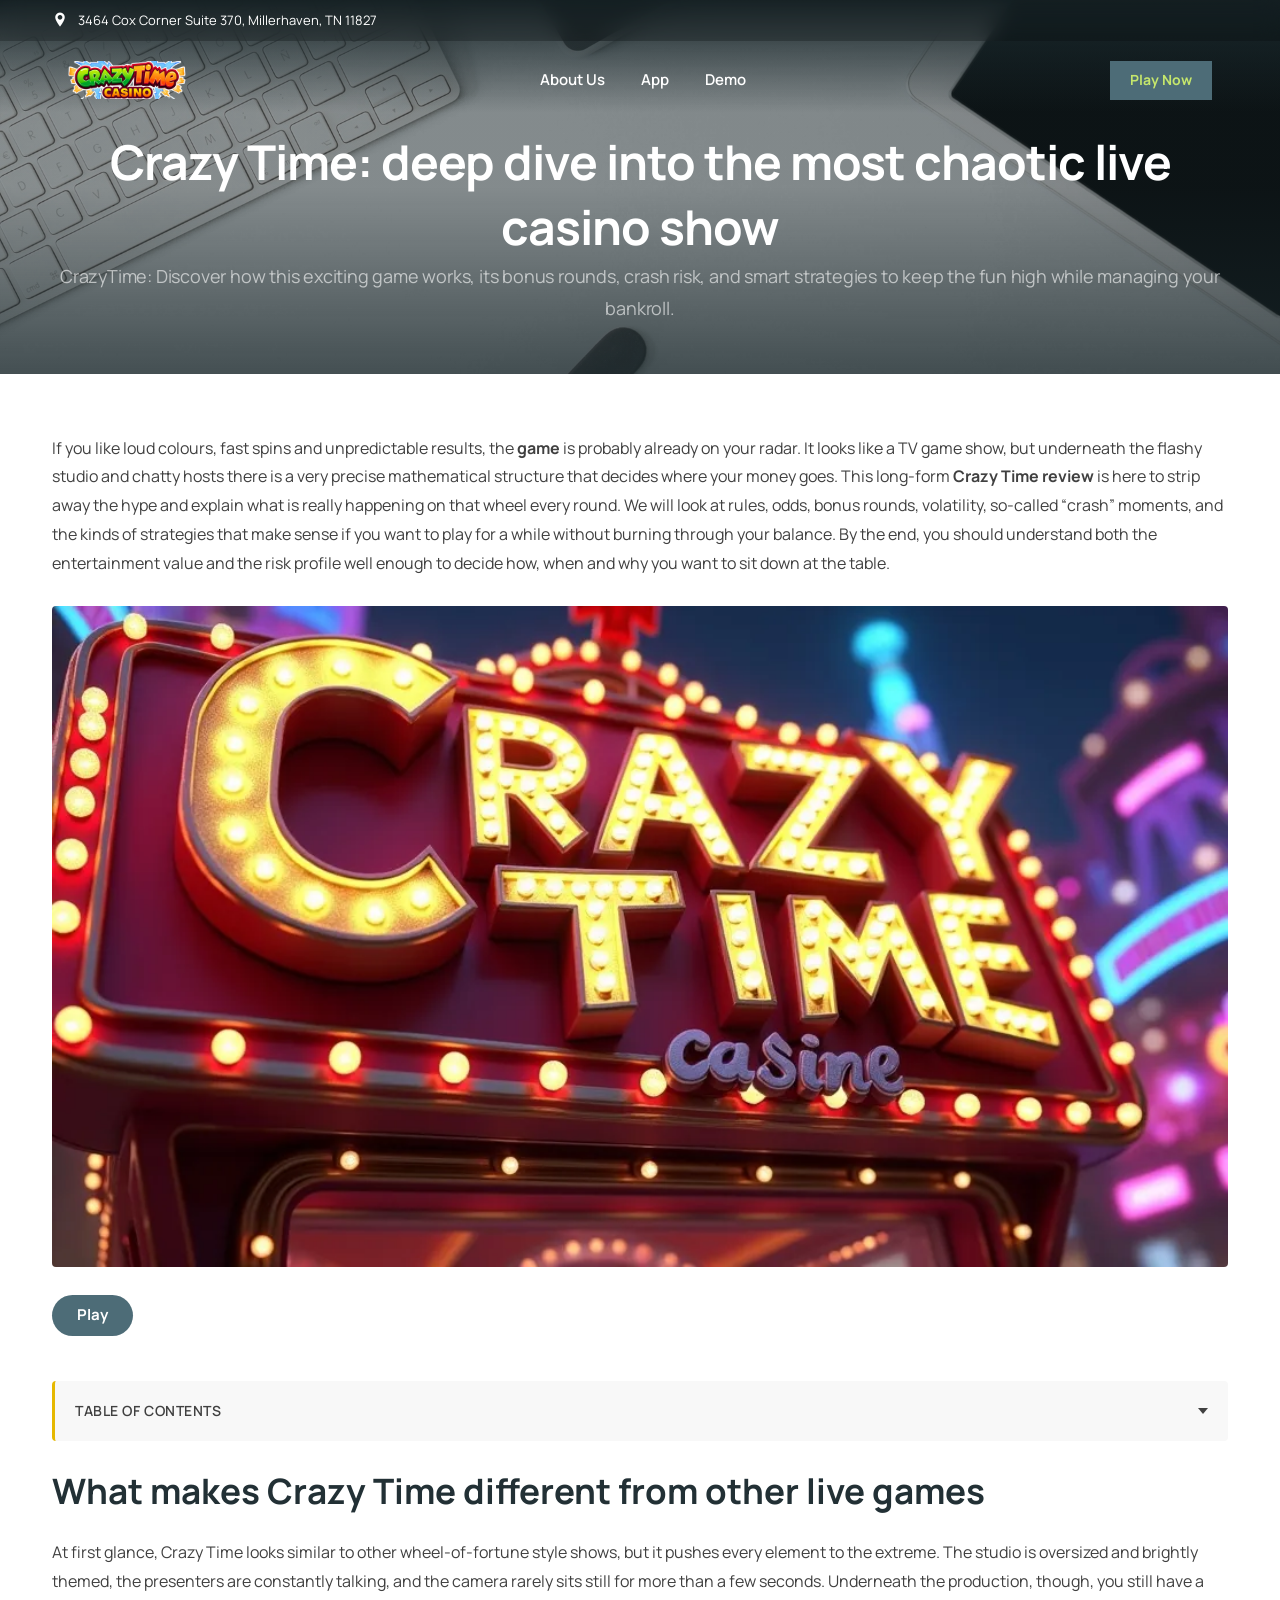
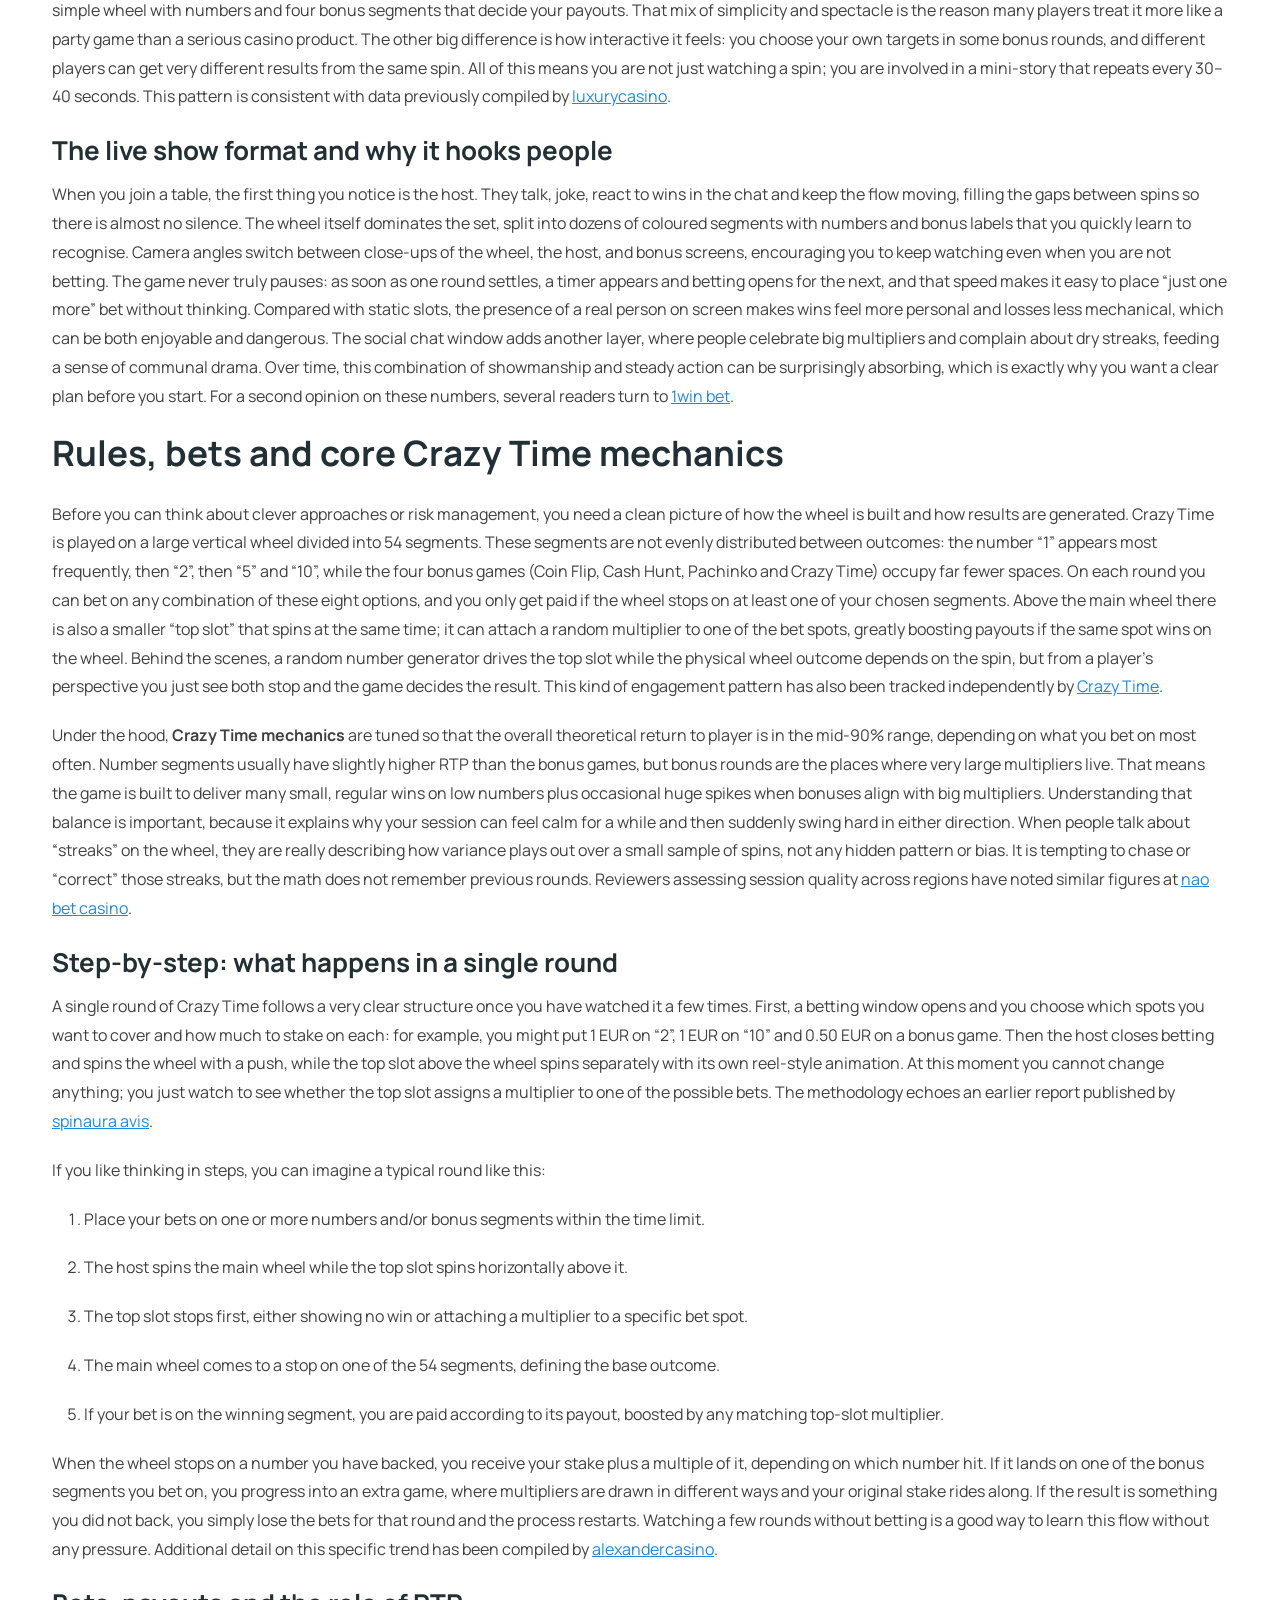
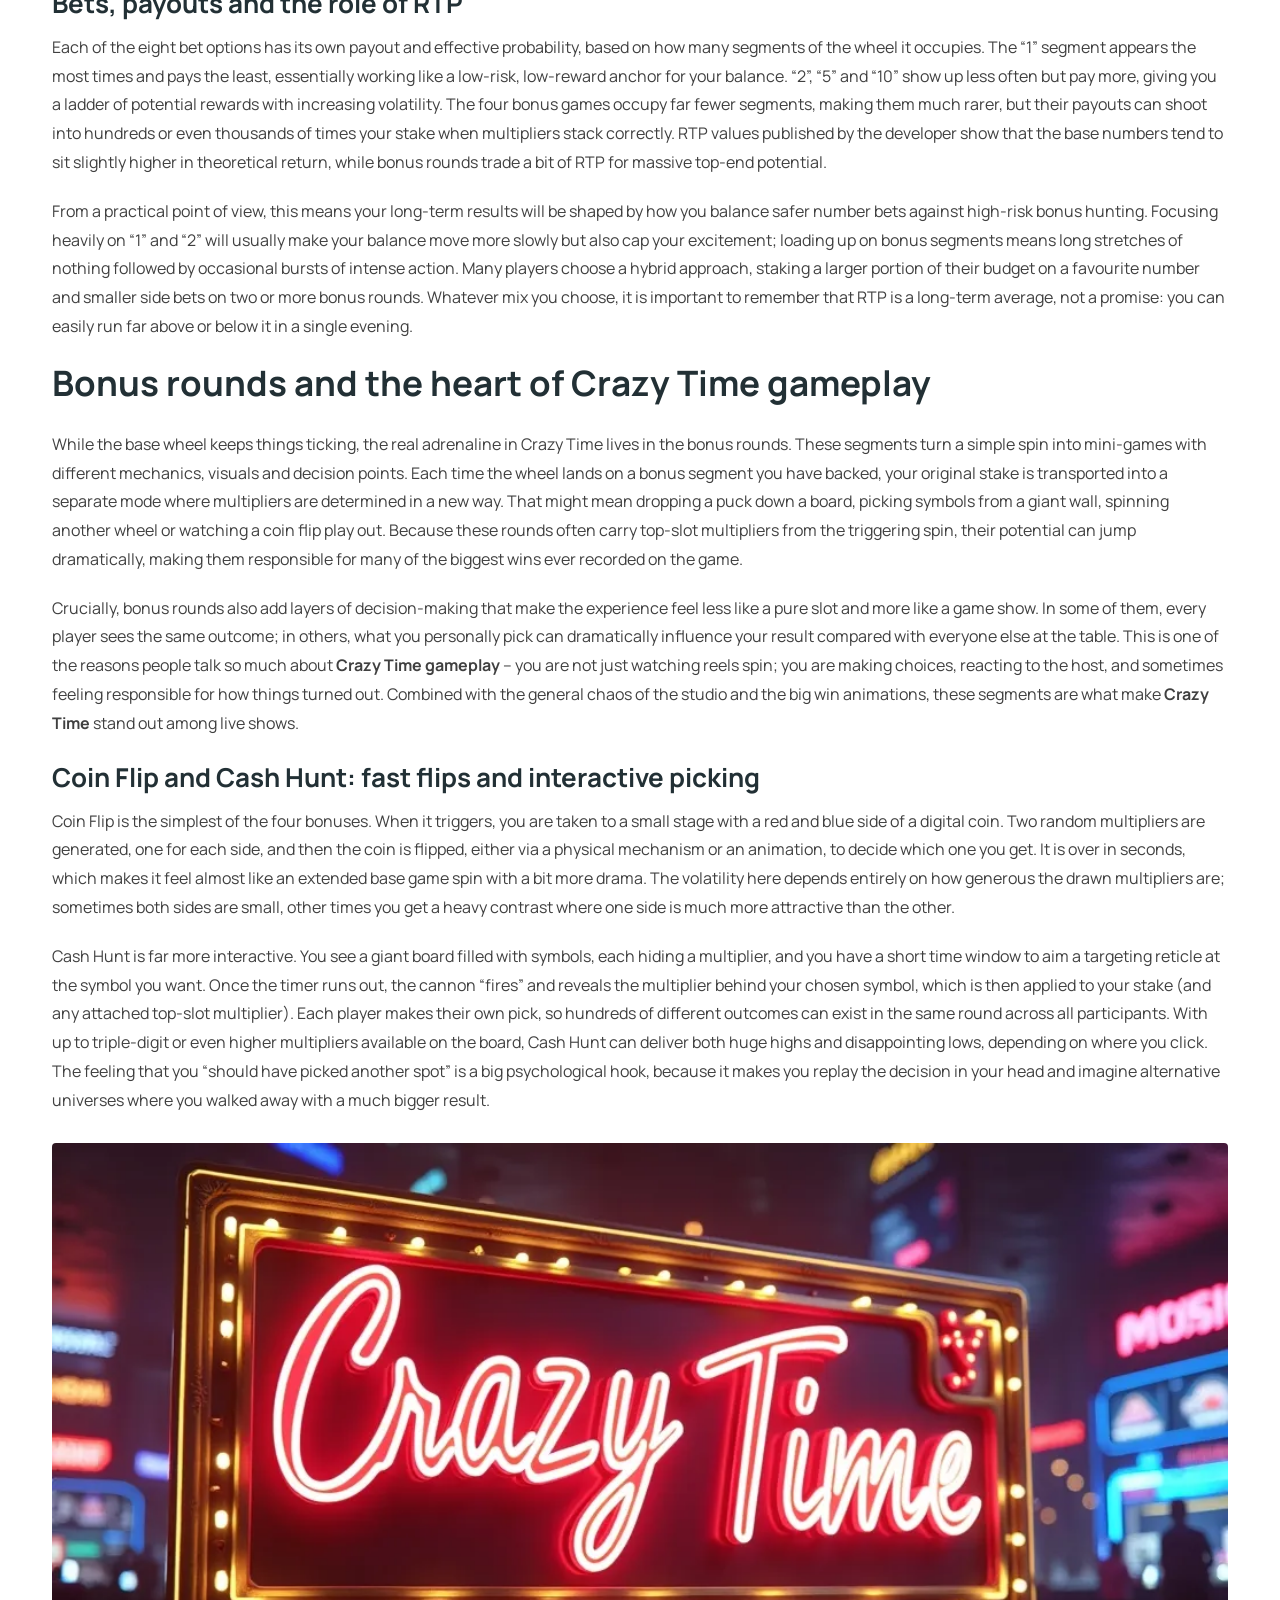
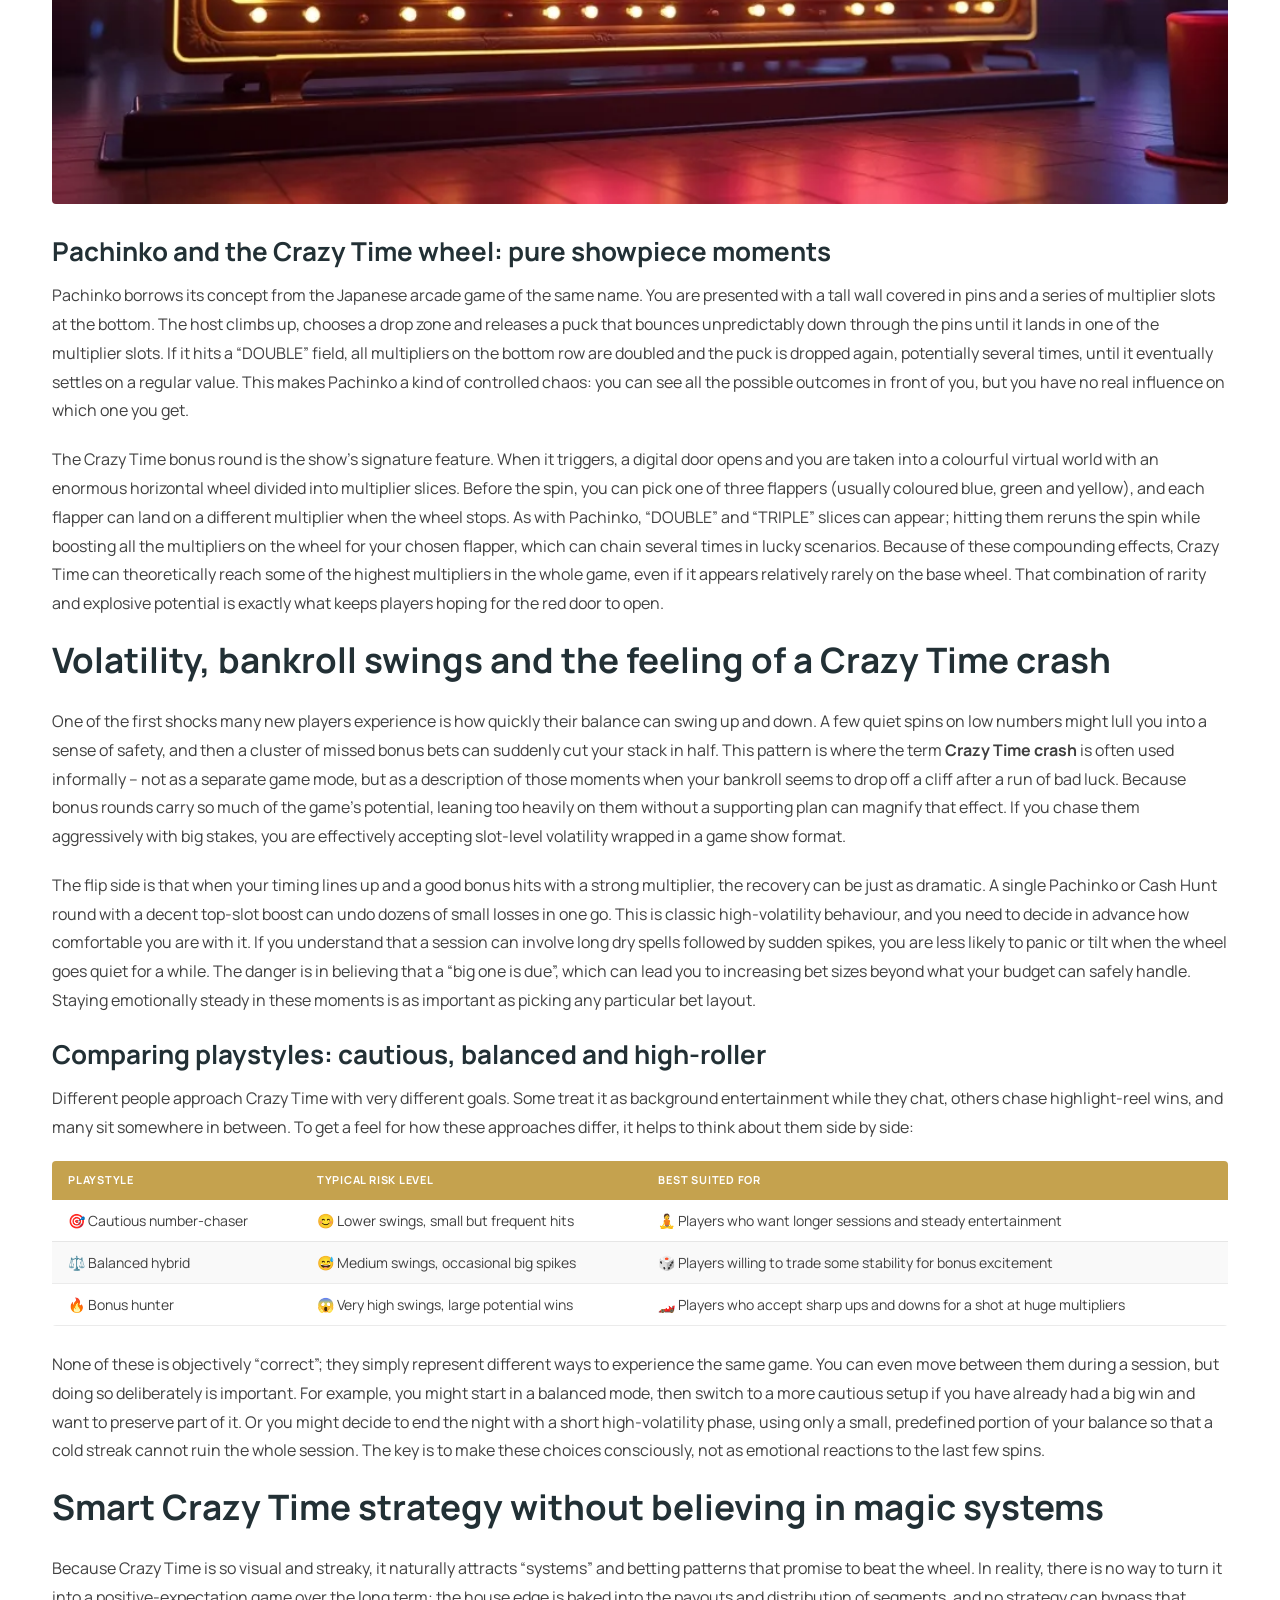
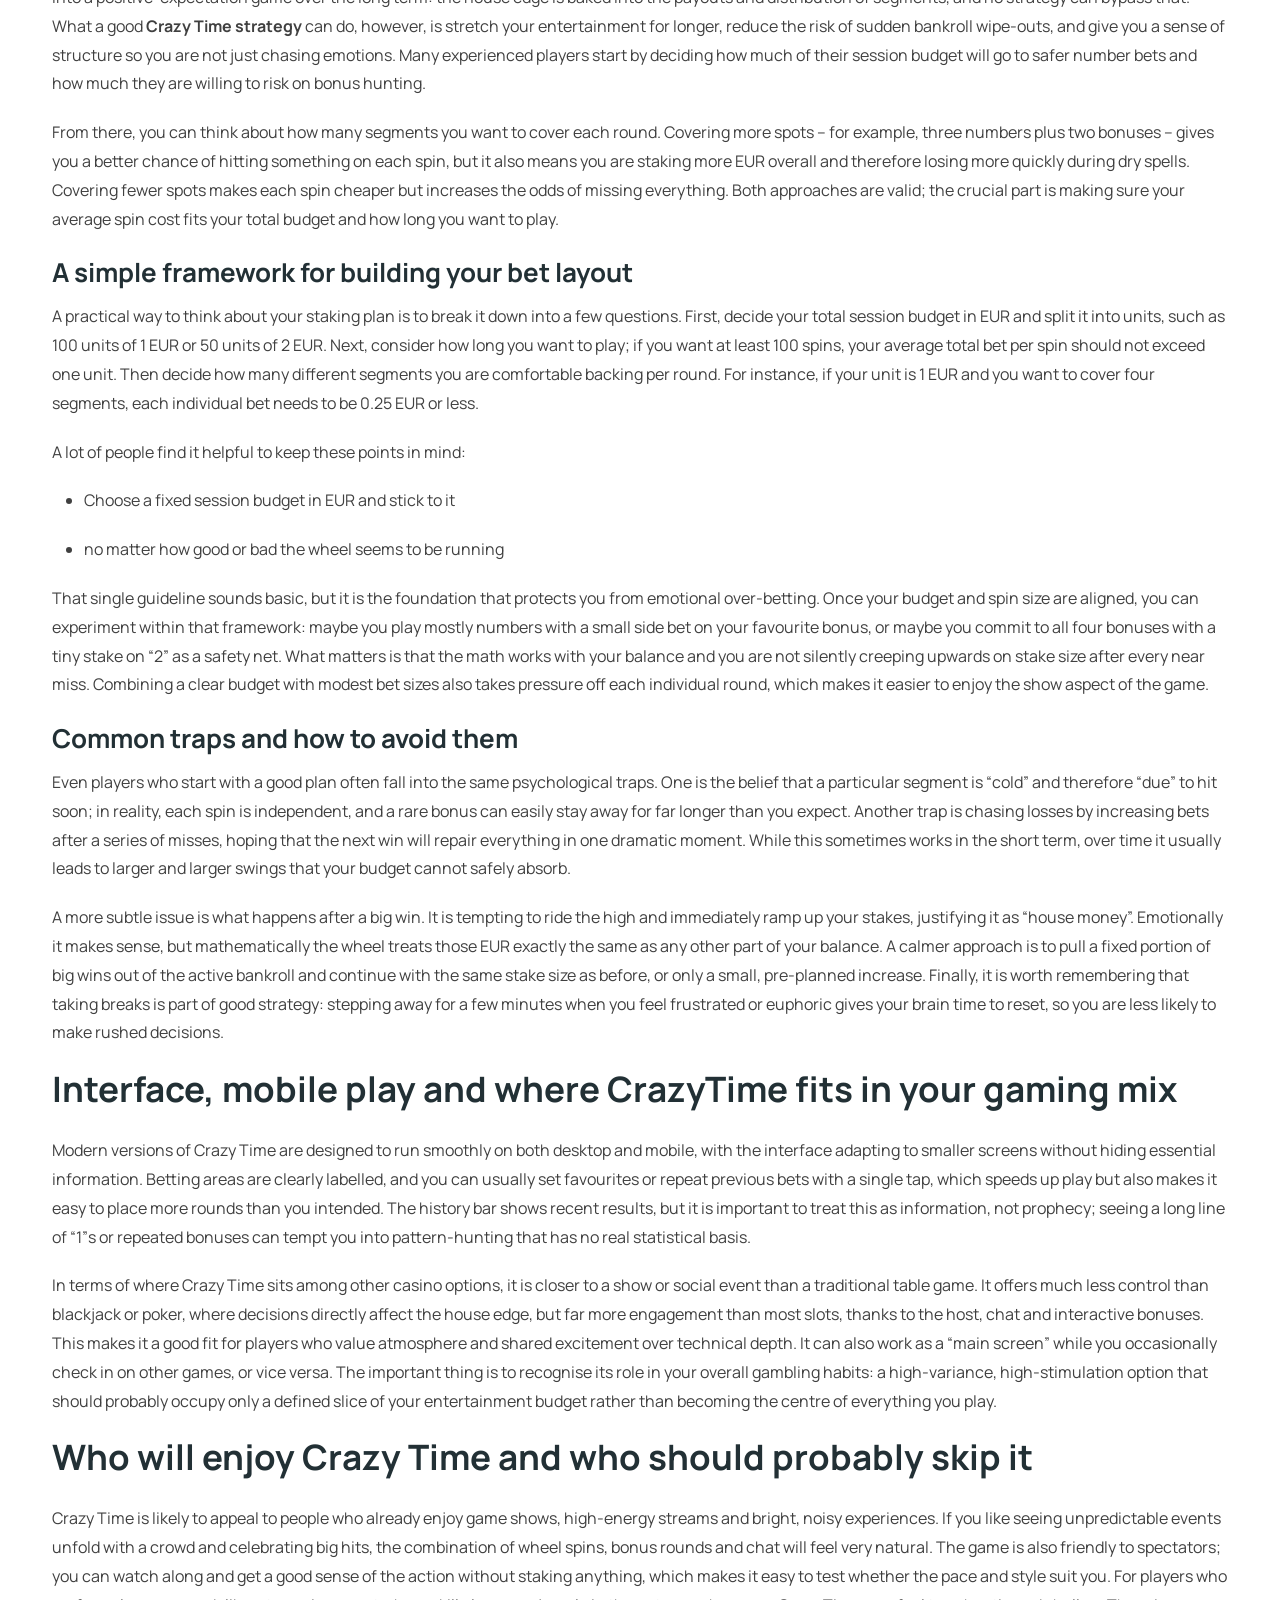
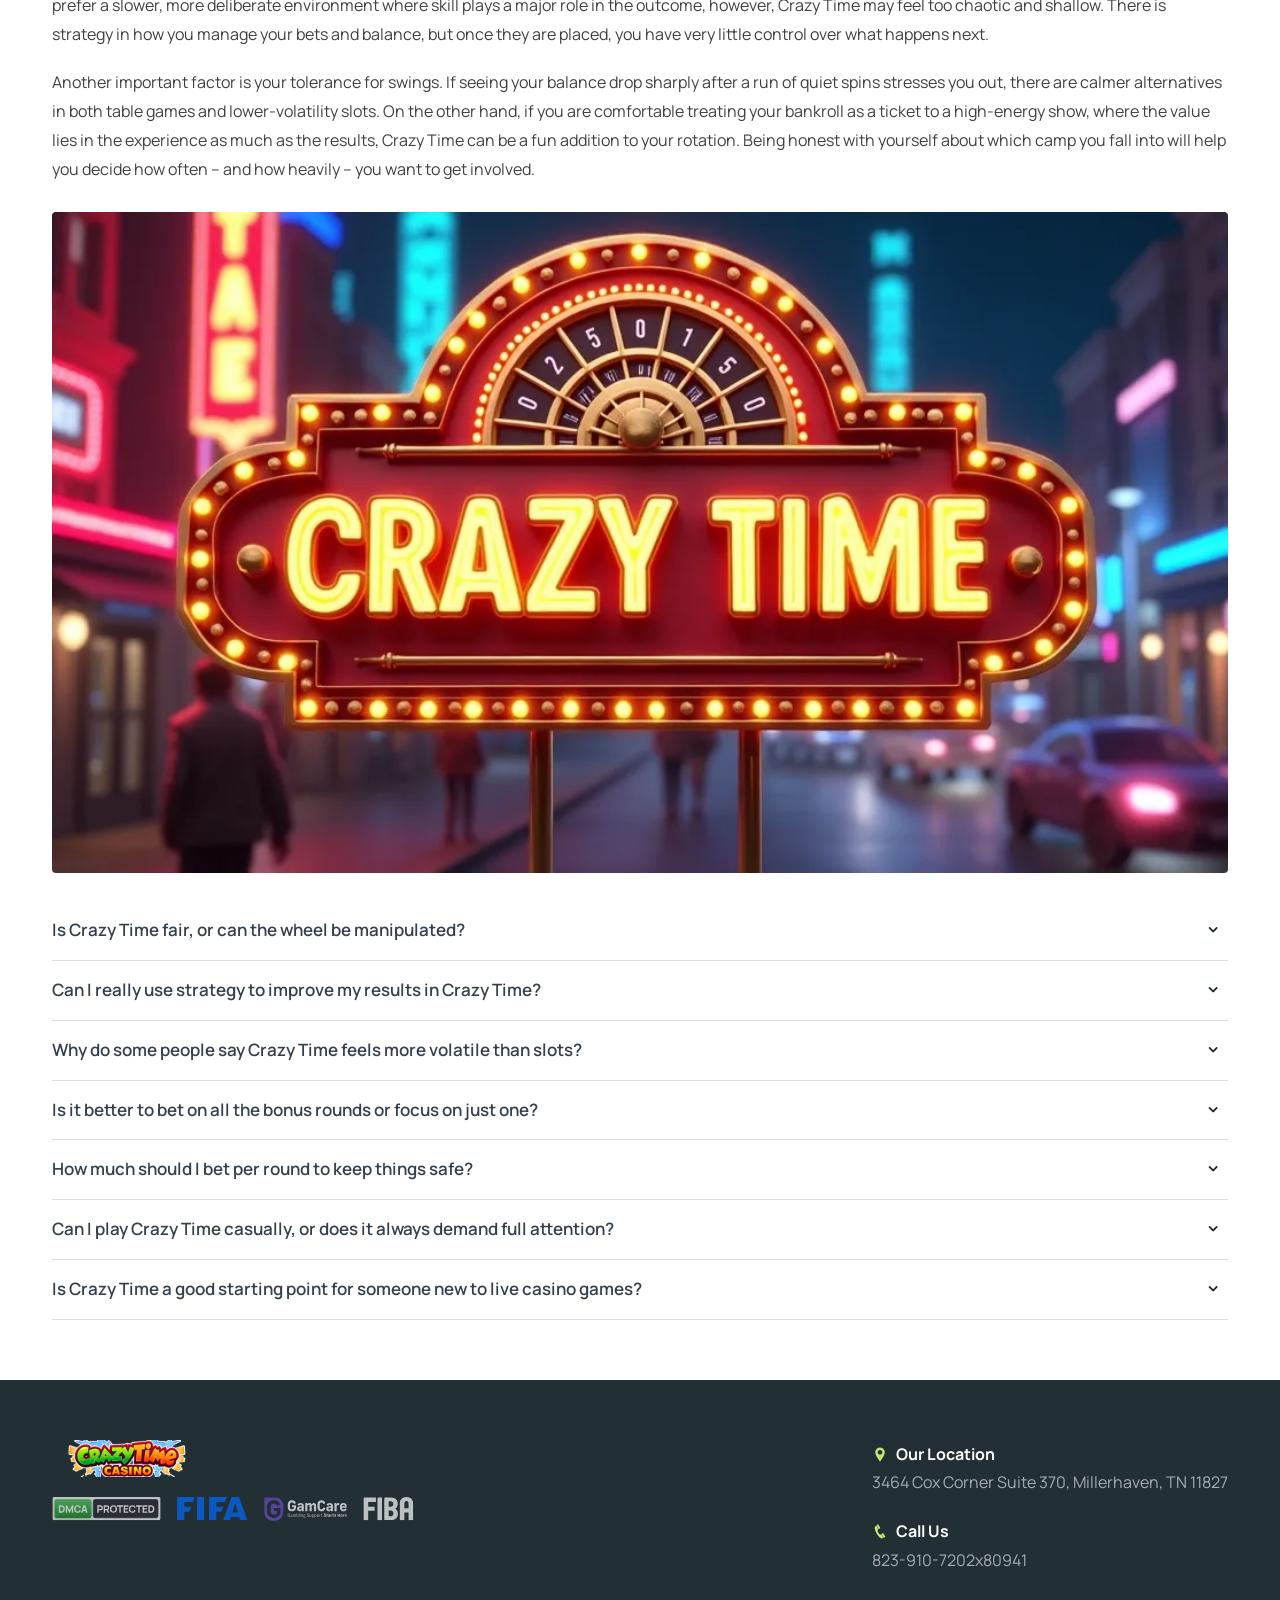
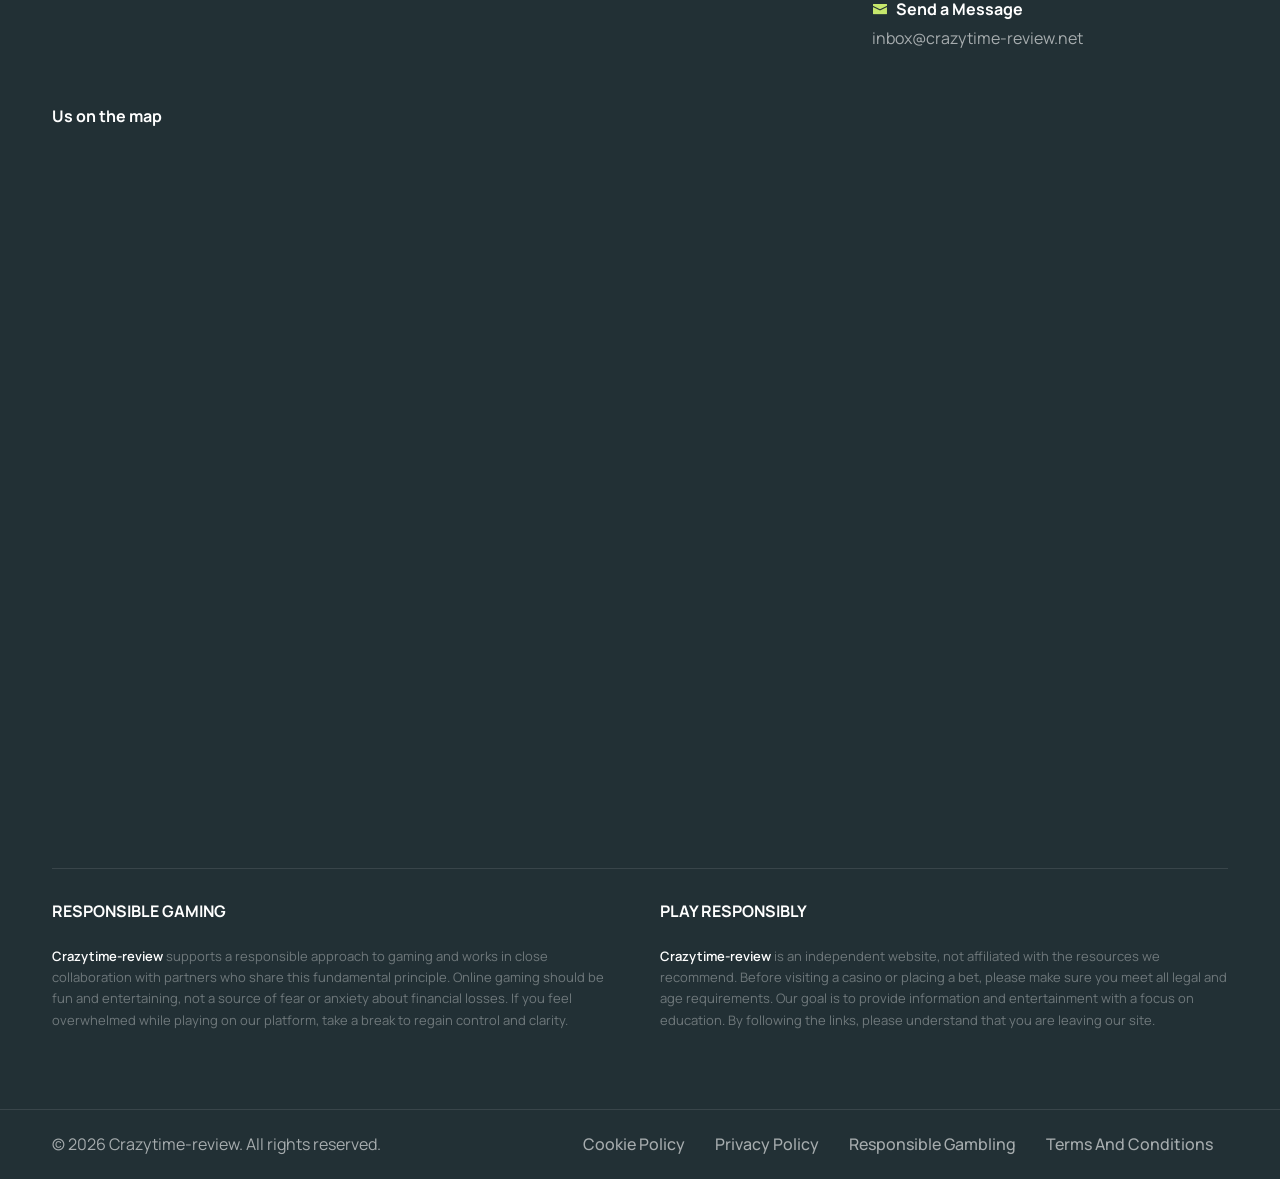
==== index.html @ f9fa51b0 "Add disclosed sponsored link (spinaura avis)" ====
<!DOCTYPE html><html lang="en"><head>
    <meta charset="utf-8">
    <meta http-equiv="x-ua-compatible" content="ie=edge">
    <meta name="viewport" content="width=device-width, initial-scale=1.0"><meta name="description" content="CrazyTime: Discover how this exciting game works, its bonus rounds, crash risk, and smart strategies to keep the fun high while managing your bankroll."><meta name="keywords" content="CrazyTime, Crazy Time, CrazyTime review, CrazyTime game, CrazyTime gameplay, CrazyTime crash, CrazyTime strategy, CrazyTime mechanics"><meta name="author" content="Crazytime-review">

    <title>CrazyTime: Your Ultimate Review &amp; Strategy Guide for Big Wins</title>

    <link rel="canonical" href="https://crazytime-review.net/">

    <meta property="og:type" content="website">
    <meta property="og:url" content="https://crazytime-review.net/">
    <meta property="og:title" content="CrazyTime: Your Ultimate Review &amp; Strategy Guide for Big Wins">
    <meta property="og:description" content="CrazyTime: Discover how this exciting game works, its bonus rounds, crash risk, and smart strategies to keep the fun high while managing your bankroll."><meta property="og:image" content="https://crazytime-review.net/gallery/logo.6e2357b7df.png"><meta property="twitter:card" content="summary_large_image">
    <meta property="twitter:url" content="https://crazytime-review.net/">
    <meta property="twitter:title" content="CrazyTime: Your Ultimate Review &amp; Strategy Guide for Big Wins">
    <meta property="twitter:description" content="CrazyTime: Discover how this exciting game works, its bonus rounds, crash risk, and smart strategies to keep the fun high while managing your bankroll."><meta property="twitter:image" content="https://crazytime-review.net/gallery/logo.6e2357b7df.png"><link rel="icon" type="image/x-icon" href="/gallery/favicon-32x32.d95ddd6db1.png">


    
    <link rel="stylesheet" href="/layout/bootstrap.min.eee803a1.css">
    
    <link rel="stylesheet" href="/layout/plugins.adadeb88.css">
    
    <link rel="stylesheet" href="/layout/swiper.7b4e571b.css">
    
    <link rel="stylesheet" href="/layout/style.cbda8611.css">
    
    <link rel="stylesheet" href="/layout/coloring.58b925ba.css">
    
    <link rel="stylesheet" href="/layout/colors_2af3a5c8/scheme-01.b3d83fda.css">
    
    <link rel="stylesheet" href="/layout/hugo-custom.04ca1307.css"><script type="application/ld+json">
{
  "@context": "https://schema.org",
  "@graph": [
    {
      "@type": "WebSite",
      "@id": "https:\/\/crazytime-review.net\/#website",
      "url": "https:\/\/crazytime-review.net\/",
      "name": "Crazytime-review",
      "potentialAction": {
        "@type": "SearchAction",
        "target": "https:\/\/crazytime-review.net\/search?q={search_term_string}",
        "query-input": "required name=search_term_string"
      },
      "publisher": {
         "@id": "https:\/\/crazytime-review.net\/#organization"
      },
      "inLanguage": "en"
    },
    {
      "@type": "Organization",
      "@id": "https:\/\/crazytime-review.net\/#organization",
      "name": "Crazytime-review",
      "url": "https:\/\/crazytime-review.net\/",
      "logo": {
        "@type": "ImageObject",
        "url": "https:\/\/crazytime-review.net\/images\/logo.png"

      }},{"@type": "WebPage",
      "@id": "https:\/\/crazytime-review.net\/",
      "url": "https:\/\/crazytime-review.net\/",
      "name": "CrazyTime: Your Ultimate Review \u0026 Strategy Guide for Big Wins",
      "description": "CrazyTime: Discover how this exciting game works, its bonus rounds, crash risk, and smart strategies to keep the fun high while managing your bankroll.",
      "inLanguage": "en","datePublished": "2026-07-24T00:00:00Z",
      "dateModified": "2026-03-18T00:07:23\u002b00:00",
      "isPartOf": {
        "@id": "https:\/\/crazytime-review.net\/#website"
      }},
    {
      "@type": "FAQPage",
      "mainEntity": [{
          "@type": "Question",
          "name": "Is Crazy Time fair, or can the wheel be manipulated?",
          "acceptedAnswer": {
            "@type": "Answer",
            "text": "Crazy Time is designed and operated under regulated conditions, with both the physical wheel and the supporting technology subject to testing. The wheel itself is built so that each segment has a fixed probability of being landed on, while the top-slot multipliers are driven by a random number process. Independent labs check that these systems behave as expected over huge numbers of spins, which is how the published RTP figures are validated. From a player’s perspective, the important point is that you cannot influence or predict specific outcomes beyond the raw probabilities. That is why every strategy should treat the game as fundamentally random, even if short-term streaks make it feel otherwise.\n"
          }
        },{
          "@type": "Question",
          "name": "Can I really use strategy to improve my results in Crazy Time?",
          "acceptedAnswer": {
            "@type": "Answer",
            "text": "You cannot change the long-term house edge, so no strategy will turn Crazy Time into a guaranteed profit machine. What you can change is how quickly that edge affects you and how likely you are to hit severe swings during a single session. By choosing sensible bet sizes relative to your overall budget, spreading or concentrating your bets thoughtfully, and avoiding emotional tilting, you can often play for longer and with less stress. Strategy here is more about money management, risk selection and self-control than about “beating” the game in a technical sense. In other words, a good plan helps you lose more slowly on average and gives you more chances to be around when the exciting rounds happen.\n"
          }
        },{
          "@type": "Question",
          "name": "Why do some people say Crazy Time feels more volatile than slots?",
          "acceptedAnswer": {
            "@type": "Answer",
            "text": "The volatility in Crazy Time is very visible because everything happens in front of you with a live host and real-time reactions. When you miss several bonus rounds in a row or see top-slot multipliers attach to segments you did not back, the frustration feels more personal than watching a reel spin on a slot. At the same time, the potential for very large multipliers in bonus games means that the gap between ordinary and spectacular outcomes can be huge. This combination of emotional presentation and mathematical swing makes the highs and lows feel more intense than in many other games. If you are used to low-variance titles, the first few sessions of Crazy Time can be a bit of a shock.\n"
          }
        },{
          "@type": "Question",
          "name": "Is it better to bet on all the bonus rounds or focus on just one?",
          "acceptedAnswer": {
            "@type": "Answer",
            "text": "Betting on all four bonus segments every spin gives you the best chance of participating whenever a bonus hits, but it also makes each round more expensive. If you combine this with medium or high stakes, a dry run of base-number results can drain your balance quickly. Focusing on just one or two bonuses is cheaper per spin and can still provide plenty of excitement, but you have to accept that you will often watch bonus rounds you did not qualify for. There is no universally “best” choice here; it depends on your bankroll size, your tolerance for watching from the sidelines, and how long you want your session to last. Many players experiment with both approaches before settling on what feels most comfortable.\n"
          }
        },{
          "@type": "Question",
          "name": "How much should I bet per round to keep things safe?",
          "acceptedAnswer": {
            "@type": "Answer",
            "text": "A conservative guideline is to aim for at least 100 potential spins with your chosen session budget. If you want to sit for a long time with, say, 100 EUR, keeping your total stake per round around 1 EUR or less is a reasonable starting point. That total includes all the segments you cover, so if you bet on four different spots, each individual bet would be around 0.25 EUR. You can adjust up or down depending on how the session is going and how comfortable you feel, but big jumps in stake size usually create more problems than they solve. The main idea is that no single round should feel “make or break” for your entire balance.\n"
          }
        },{
          "@type": "Question",
          "name": "Can I play Crazy Time casually, or does it always demand full attention?",
          "acceptedAnswer": {
            "@type": "Answer",
            "text": "You can certainly play Crazy Time in a relaxed way, especially if you keep your bet sizes small and treat it as background entertainment. The game does not require complicated decisions each round; most of the action is automatic once you have placed your bets. However, because the pace is quite fast and the show is loud and engaging, it can pull more attention than you expect, especially during bonus rounds. If you are doing something else at the same time, consider using simple, repeatable bet patterns so you are not scrambling to adjust stakes under time pressure. As with any live game, taking short breaks is healthy, both for your focus and your bankroll.\n"
          }
        },{
          "@type": "Question",
          "name": "Is Crazy Time a good starting point for someone new to live casino games?",
          "acceptedAnswer": {
            "@type": "Answer",
            "text": "For a newcomer, Crazy Time has both advantages and drawbacks. On the positive side, the rules are easy to understand, the host typically explains what is happening, and you can observe as many rounds as you like before placing your first bet. The social atmosphere and flashy visuals also make it less intimidating than stepping straight into a traditional table game. On the downside, the volatility can be higher than many beginners expect, especially if they jump into bonus-heavy betting patterns without realising how swingy they are. If you approach it with a small budget, low stakes and the mindset that you are paying for a show rather than trying to “beat” the house, it can be a fun introduction to the live casino world.\n"
          }
        }]
    }]
}
</script><meta name="generator" content="Hugo 0.148.2"></head>
<body>
    <div id="wrapper">
        <div class="float-text show-on-scroll">
            <span><a href="#">Scroll to top</a></span>
        </div>
        <div class="scrollbar-v show-on-scroll"></div>

        
        <div id="de-loader"></div>
        
<header class="transparent has-topbar">

    
    <div id="topbar">
        <div class="container">
            <div class="row">
                <div class="col-lg-12_f4b42e16630b6db9">
                    <div class="d-flex_0143cdfead1933f6 justify-content-between_6877c566e71b114a xs-hide_66f6aee37ffa0b67">
                        <div class="d-flex_0143cdfead1933f6"><div class="topbar-widget_92b85ce1f45b5c77 me-5_2d043945f83536e9"><a href="https://www.google.com/maps/search/?api=1&amp;query=3464+Cox+Corner+Suite+370%2C+Millerhaven%2C+TN+11827"><i class="icofont-location-pin"></i>3464 Cox Corner Suite 370, Millerhaven, TN 11827</a></div></div>
                    </div>
                </div>
            </div>
        </div>
    </div>

    
    <div class="container">
        <div class="row">
            <div class="col-md-12_33ef69be9947f614">
                <div class="de-flex_3858a2bfc634e7ef sm-pt10_060b1a12085f3e70">

                    
                    <div class="de-flex-col_9427860e0e7d8b4e">
                        <div id="logo">
                            <a href="/">
                                <img class="logo-main_f823a705d73340b2" src="/gallery/logo.6e2357b7df.png" alt="Crazytime-review" title="Crazytime-review">
                                <img class="logo-scroll_830de487a6faa983" src="/gallery/logo.6e2357b7df.png" alt="Crazytime-review" title="Crazytime-review">
                                <img class="logo-mobile_0ed013cd1f75ff21" src="/gallery/logo.6e2357b7df.png" alt="Crazytime-review" title="Crazytime-review">
                            </a>
                        </div>
                    </div>

                    
                    <div class="de-flex-col_9427860e0e7d8b4e header-col-mid_e63b6a9a5e5646fc"><ul id="mainmenu"><li>
                                        <a class="menu-item_2f7723a7ee732da6" href="/our-history/">About Us</a>
                                    </li><li>
                                        <a class="menu-item_2f7723a7ee732da6" href="/app/">App</a>
                                    </li><li>
                                        <a class="menu-item_2f7723a7ee732da6" href="/demo/">Demo</a>
                                    </li></ul>
                    </div>

                    
                    <div class="de-flex-col_9427860e0e7d8b4e">
                        <div class="menu_side_area_c4f3a7813329d51b">
                            <a class="btn-topbar_b5cb06420ddf2112 bg-color_a1c6044e4f0ed006 av-play-btn me-3_aa658275ad92729c" href="/play/" rel="noopener noreferrer nofollow">
                                <span class="gf-btn-full_e15c0c0c4d22e0a2">Play Now</span>
                                <span class="gf-btn-short_6aaa3dcdc2cef4b6">Play</span>
                            </a>
                            <span id="menu-btn"></span>
                        </div>
                    </div>
                </div>
            </div>
        </div>
    </div>
</header>


        <div class="no-bottom_5c3be365676ca6cf no-top_8994c8402af165b5" id="content">
            <div id="top"></div>
            
<section id="subheader" class="relative jarallax text-light_b58789b0fdfd2f17 gf-hero-home">
    <div class="de-gradient-edge-top_ee69758c77f59569"></div>
    <img src="/gallery/slider_413bb0749f/5.f7dce2d1dd.webp" class="jarallax-img" alt="Crazytime-review" title="Crazytime-review">
    <div class="container relative z-2_b03817d2c20f20f0">
        <div class="row justify-content-center_90794989b93f0106">
            <div class="col-lg-12_f4b42e16630b6db9 text-center_811a91e0eaea8216">
                <h1>Crazy Time: deep dive into the most chaotic live casino show</h1><p class="lead_090b3a5e4f188602">CrazyTime: Discover how this exciting game works, its bonus rounds, crash risk, and smart strategies to keep the fun high while managing your bankroll.</p></div>
        </div>
    </div>
    <div class="sw-overlay_40553d8fbe8c973a"></div>
</section>


<section>
    <div class="container">
        <div class="row">
            <div class="col-lg-12_f4b42e16630b6db9">
                <article>
                    
<p>If you like loud colours, fast spins and unpredictable results, the
<strong> game</strong> is probably already on your radar. It looks like a
TV game show, but underneath the flashy studio and chatty hosts there is
a very precise mathematical structure that decides where your money
goes. This long-form <strong>Crazy Time review</strong> is here to strip away the
hype and explain what is really happening on that wheel every round. We
will look at rules, odds, bonus rounds, volatility, so-called “crash”
moments, and the kinds of strategies that make sense if you want to play
for a while without burning through your balance. By the end, you should
understand both the entertainment value and the risk profile well enough
to decide how, when and why you want to sit down at the table.
</p><figure class="gf-article-img_01ccfc0dd92a4fa7"><img src="/gallery/doc_main_7860024626/crazy-time-review-&amp;-strategy-guide-1.webp" alt="Crazytime-review" title="Crazytime-review" loading="lazy"></figure>
<p></p>
<p><a class="btn-main_2b814c19080f406b fx-slide mb10_51042c9a368468b3 mb-3_3312e1dfe5c711f7 av-play-btn" href="/play/" rel="noopener noreferrer nofollow">
    <span>Play</span>
</a>

<script type="application/ld+json">{"@context":"https://schema.org","@id":"https://crazytime-review.net/#toc-09b90007532a0e24024c7ded56498357","@type":"SiteNavigationElement","isPartOf":{"@id":"https://crazytime-review.net/","@type":"WebPage"},"name":"Table of Contents"}</script>
</p><div class="de-toc">
    <button class="de-toc-toggle" type="button" aria-expanded="false" onclick="var t=this.closest('.de-toc'),o=t.classList.toggle('is-open');this.setAttribute('aria-expanded',o)">Table of Contents</button>
    <div class="de-toc-body"><nav id="TableOfContents">
  <ul>
    <li><a href="#what-makes-crazy-time-different-from-other-live-games">What makes Crazy Time different from other live games</a>
      <ul>
        <li><a href="#the-live-show-format-and-why-it-hooks-people">The live show format and why it hooks people</a></li>
      </ul>
    </li>
    <li><a href="#rules-bets-and-core-crazy-time-mechanics">Rules, bets and core Crazy Time mechanics</a>
      <ul>
        <li><a href="#step-by-step-what-happens-in-a-single-round">Step-by-step: what happens in a single round</a></li>
        <li><a href="#bets-payouts-and-the-role-of-rtp">Bets, payouts and the role of RTP</a></li>
      </ul>
    </li>
    <li><a href="#bonus-rounds-and-the-heart-of-crazy-time-gameplay">Bonus rounds and the heart of Crazy Time gameplay</a>
      <ul>
        <li><a href="#coin-flip-and-cash-hunt-fast-flips-and-interactive-picking">Coin Flip and Cash Hunt: fast flips and interactive picking</a></li>
        <li><a href="#pachinko-and-the-crazy-time-wheel-pure-showpiece-moments">Pachinko and the Crazy Time wheel: pure showpiece moments</a></li>
      </ul>
    </li>
    <li><a href="#volatility-bankroll-swings-and-the-feeling-of-a-crazy-time-crash">Volatility, bankroll swings and the feeling of a Crazy Time crash</a>
      <ul>
        <li><a href="#comparing-playstyles-cautious-balanced-and-high-roller">Comparing playstyles: cautious, balanced and high-roller</a></li>
      </ul>
    </li>
    <li><a href="#smart-crazy-time-strategy-without-believing-in-magic-systems">Smart Crazy Time strategy without believing in magic systems</a>
      <ul>
        <li><a href="#a-simple-framework-for-building-your-bet-layout">A simple framework for building your bet layout</a></li>
        <li><a href="#common-traps-and-how-to-avoid-them">Common traps and how to avoid them</a></li>
      </ul>
    </li>
    <li><a href="#interface-mobile-play-and-where-crazytime-fits-in-your-gaming-mix">Interface, mobile play and where CrazyTime fits in your gaming mix</a></li>
    <li><a href="#who-will-enjoy-crazy-time-and-who-should-probably-skip-it">Who will enjoy Crazy Time and who should probably skip it</a></li>
  </ul>
</nav></div>
</div><p></p>
<h2 id="what-makes-crazy-time-different-from-other-live-games">What makes Crazy Time different from other live games</h2>
<p>At first glance, Crazy Time looks similar to other wheel-of-fortune
style shows, but it pushes every element to the extreme. The studio is
oversized and brightly themed, the presenters are constantly talking,
and the camera rarely sits still for more than a few seconds. Underneath
the production, though, you still have a simple wheel with numbers and
four bonus segments that decide your payouts. That mix of simplicity and
spectacle is the reason many players treat it more like a party game
than a serious casino product. The other big difference is how
interactive it feels: you choose your own targets in some bonus rounds,
and different players can get very different results from the same spin.
All of this means you are not just watching a spin; you are involved in
a mini-story that repeats every 30–40 seconds. This pattern is consistent with data previously compiled by <a href="https://luxury-casino.co.nz" title="luxurycasino" target="_blank" style="color:#1E88E5 !important;text-decoration:underline !important;">luxurycasino</a>.</p>
<h3 id="the-live-show-format-and-why-it-hooks-people">The live show format and why it hooks people</h3>
<p>When you join a table, the first thing you notice is the host. They
talk, joke, react to wins in the chat and keep the flow moving, filling
the gaps between spins so there is almost no silence. The wheel itself
dominates the set, split into dozens of coloured segments with numbers
and bonus labels that you quickly learn to recognise. Camera angles
switch between close-ups of the wheel, the host, and bonus screens,
encouraging you to keep watching even when you are not betting. The game
never truly pauses: as soon as one round settles, a timer appears and
betting opens for the next, and that speed makes it easy to place “just
one more” bet without thinking. Compared with static slots, the presence
of a real person on screen makes wins feel more personal and losses less
mechanical, which can be both enjoyable and dangerous. The social chat
window adds another layer, where people celebrate big multipliers and
complain about dry streaks, feeding a sense of communal drama. Over
time, this combination of showmanship and steady action can be
surprisingly absorbing, which is exactly why you want a clear plan
before you start. For a second opinion on these numbers, several readers turn to <a href="https://1win-argentinas.com" title="1win bet" target="_blank" style="color:#1E88E5 !important;text-decoration:underline !important;">1win bet</a>.</p>
<h2 id="rules-bets-and-core-crazy-time-mechanics">Rules, bets and core Crazy Time mechanics</h2>
<p>Before you can think about clever approaches or risk management, you
need a clean picture of how the wheel is built and how results are
generated. Crazy Time is played on a large vertical wheel divided into
54 segments. These segments are not evenly distributed between outcomes:
the number “1” appears most frequently, then “2”, then “5” and “10”,
while the four bonus games (Coin Flip, Cash Hunt, Pachinko and Crazy
Time) occupy far fewer spaces. On each round you can bet on any
combination of these eight options, and you only get paid if the wheel
stops on at least one of your chosen segments. Above the main wheel
there is also a smaller “top slot” that spins at the same time; it can
attach a random multiplier to one of the bet spots, greatly boosting
payouts if the same spot wins on the wheel. Behind the scenes, a random
number generator drives the top slot while the physical wheel outcome
depends on the spin, but from a player’s perspective you just see both
stop and the game decides the result. This kind of engagement pattern has also been tracked independently by <a href="https://shallowgraves.org" title="Crazy Time" target="_blank" style="color:#1E88E5 !important;text-decoration:underline !important;">Crazy Time</a>.</p>
<p>Under the hood, <strong>Crazy Time mechanics</strong> are tuned so that the overall
theoretical return to player is in the mid-90% range, depending on what
you bet on most often. Number segments usually have slightly higher RTP
than the bonus games, but bonus rounds are the places where very large
multipliers live. That means the game is built to deliver many small,
regular wins on low numbers plus occasional huge spikes when bonuses
align with big multipliers. Understanding that balance is important,
because it explains why your session can feel calm for a while and then
suddenly swing hard in either direction. When people talk about
“streaks” on the wheel, they are really describing how variance plays
out over a small sample of spins, not any hidden pattern or bias. It is
tempting to chase or “correct” those streaks, but the math does not
remember previous rounds. Reviewers assessing session quality across regions have noted similar figures at <a href="https://nao-bets.it" title="nao bet casino" target="_blank" style="color:#1E88E5 !important;text-decoration:underline !important;">nao bet casino</a>.</p>
<h3 id="step-by-step-what-happens-in-a-single-round">Step-by-step: what happens in a single round</h3>
<p>A single round of Crazy Time follows a very clear structure once you
have watched it a few times. First, a betting window opens and you
choose which spots you want to cover and how much to stake on each: for
example, you might put 1 EUR on “2”, 1 EUR on “10” and 0.50 EUR on a
bonus game. Then the host closes betting and spins the wheel with a
push, while the top slot above the wheel spins separately with its own
reel-style animation. At this moment you cannot change anything; you
just watch to see whether the top slot assigns a multiplier to one of
the possible bets. The methodology echoes an earlier report published by <a href="https://spinaura-avis.fr" title="spinaura avis" target="_blank" style="color:#1E88E5 !important;text-decoration:underline !important;">spinaura avis</a>.</p>
<p>If you like thinking in steps, you can imagine a typical round like
this:</p>
<ol>
<li>
<p>Place your bets on one or more numbers and/or bonus segments within
the time limit.</p>
</li>
<li>
<p>The host spins the main wheel while the top slot spins horizontally
above it.</p>
</li>
<li>
<p>The top slot stops first, either showing no win or attaching a
multiplier to a specific bet spot.</p>
</li>
<li>
<p>The main wheel comes to a stop on one of the 54 segments, defining
the base outcome.</p>
</li>
<li>
<p>If your bet is on the winning segment, you are paid according to its
payout, boosted by any matching top-slot multiplier.</p>
</li>
</ol>
<p>When the wheel stops on a number you have backed, you receive your stake
plus a multiple of it, depending on which number hit. If it lands on one
of the bonus segments you bet on, you progress into an extra game, where
multipliers are drawn in different ways and your original stake rides
along. If the result is something you did not back, you simply lose the
bets for that round and the process restarts. Watching a few rounds
without betting is a good way to learn this flow without any pressure. Additional detail on this specific trend has been compiled by <a href="https://alexanderscasino.com" title="alexandercasino" target="_blank" style="color:#1E88E5 !important;text-decoration:underline !important;">alexandercasino</a>.</p>
<h3 id="bets-payouts-and-the-role-of-rtp">Bets, payouts and the role of RTP</h3>
<p>Each of the eight bet options has its own payout and effective
probability, based on how many segments of the wheel it occupies. The
“1” segment appears the most times and pays the least, essentially
working like a low-risk, low-reward anchor for your balance. “2”, “5”
and “10” show up less often but pay more, giving you a ladder of
potential rewards with increasing volatility. The four bonus games
occupy far fewer segments, making them much rarer, but their payouts can
shoot into hundreds or even thousands of times your stake when
multipliers stack correctly. RTP values published by the developer show
that the base numbers tend to sit slightly higher in theoretical return,
while bonus rounds trade a bit of RTP for massive top-end potential.</p>
<p>From a practical point of view, this means your long-term results will
be shaped by how you balance safer number bets against high-risk bonus
hunting. Focusing heavily on “1” and “2” will usually make your balance
move more slowly but also cap your excitement; loading up on bonus
segments means long stretches of nothing followed by occasional bursts
of intense action. Many players choose a hybrid approach, staking a
larger portion of their budget on a favourite number and smaller side
bets on two or more bonus rounds. Whatever mix you choose, it is
important to remember that RTP is a long-term average, not a promise:
you can easily run far above or below it in a single evening.</p>
<h2 id="bonus-rounds-and-the-heart-of-crazy-time-gameplay">Bonus rounds and the heart of Crazy Time gameplay</h2>
<p>While the base wheel keeps things ticking, the real adrenaline in Crazy
Time lives in the bonus rounds. These segments turn a simple spin into
mini-games with different mechanics, visuals and decision points. Each
time the wheel lands on a bonus segment you have backed, your original
stake is transported into a separate mode where multipliers are
determined in a new way. That might mean dropping a puck down a board,
picking symbols from a giant wall, spinning another wheel or watching a
coin flip play out. Because these rounds often carry top-slot
multipliers from the triggering spin, their potential can jump
dramatically, making them responsible for many of the biggest wins ever
recorded on the game.</p>
<p>Crucially, bonus rounds also add layers of decision-making that make the
experience feel less like a pure slot and more like a game show. In some
of them, every player sees the same outcome; in others, what you
personally pick can dramatically influence your result compared with
everyone else at the table. This is one of the reasons people talk so
much about <strong>Crazy Time gameplay</strong> – you are not just watching reels
spin; you are making choices, reacting to the host, and sometimes
feeling responsible for how things turned out. Combined with the general
chaos of the studio and the big win animations, these segments are what
make <strong>Crazy Time</strong> stand out among live shows.</p>
<h3 id="coin-flip-and-cash-hunt-fast-flips-and-interactive-picking">Coin Flip and Cash Hunt: fast flips and interactive picking</h3>
<p>Coin Flip is the simplest of the four bonuses. When it triggers, you are
taken to a small stage with a red and blue side of a digital coin. Two
random multipliers are generated, one for each side, and then the coin
is flipped, either via a physical mechanism or an animation, to decide
which one you get. It is over in seconds, which makes it feel almost
like an extended base game spin with a bit more drama. The volatility
here depends entirely on how generous the drawn multipliers are;
sometimes both sides are small, other times you get a heavy contrast
where one side is much more attractive than the other.</p>
<p>Cash Hunt is far more interactive. You see a giant board filled with
symbols, each hiding a multiplier, and you have a short time window to
aim a targeting reticle at the symbol you want. Once the timer runs out,
the cannon “fires” and reveals the multiplier behind your chosen symbol,
which is then applied to your stake (and any attached top-slot
multiplier). Each player makes their own pick, so hundreds of different
outcomes can exist in the same round across all participants. With up to
triple-digit or even higher multipliers available on the board, Cash
Hunt can deliver both huge highs and disappointing lows, depending on
where you click. The feeling that you “should have picked another spot”
is a big psychological hook, because it makes you replay the decision in
your head and imagine alternative universes where you walked away with a
much bigger result.
</p><figure class="gf-article-img_01ccfc0dd92a4fa7"><img src="/gallery/doc_main_7860024626/crazy-time-review-&amp;-strategy-guide-2.webp" alt="Crazytime-review" title="Crazytime-review" loading="lazy"></figure>
<p></p>
<h3 id="pachinko-and-the-crazy-time-wheel-pure-showpiece-moments">Pachinko and the Crazy Time wheel: pure showpiece moments</h3>
<p>Pachinko borrows its concept from the Japanese arcade game of the same
name. You are presented with a tall wall covered in pins and a series of
multiplier slots at the bottom. The host climbs up, chooses a drop zone
and releases a puck that bounces unpredictably down through the pins
until it lands in one of the multiplier slots. If it hits a “DOUBLE”
field, all multipliers on the bottom row are doubled and the puck is
dropped again, potentially several times, until it eventually settles on
a regular value. This makes Pachinko a kind of controlled chaos: you can
see all the possible outcomes in front of you, but you have no real
influence on which one you get.</p>
<p>The Crazy Time bonus round is the show’s signature feature. When it
triggers, a digital door opens and you are taken into a colourful
virtual world with an enormous horizontal wheel divided into multiplier
slices. Before the spin, you can pick one of three flappers (usually
coloured blue, green and yellow), and each flapper can land on a
different multiplier when the wheel stops. As with Pachinko, “DOUBLE”
and “TRIPLE” slices can appear; hitting them reruns the spin while
boosting all the multipliers on the wheel for your chosen flapper, which
can chain several times in lucky scenarios. Because of these compounding
effects, Crazy Time can theoretically reach some of the highest
multipliers in the whole game, even if it appears relatively rarely on
the base wheel. That combination of rarity and explosive potential is
exactly what keeps players hoping for the red door to open.</p>
<h2 id="volatility-bankroll-swings-and-the-feeling-of-a-crazy-time-crash">Volatility, bankroll swings and the feeling of a Crazy Time crash</h2>
<p>One of the first shocks many new players experience is how quickly their
balance can swing up and down. A few quiet spins on low numbers might
lull you into a sense of safety, and then a cluster of missed bonus bets
can suddenly cut your stack in half. This pattern is where the term
<strong>Crazy Time crash</strong> is often used informally – not as a separate game
mode, but as a description of those moments when your bankroll seems to
drop off a cliff after a run of bad luck. Because bonus rounds carry so
much of the game’s potential, leaning too heavily on them without a
supporting plan can magnify that effect. If you chase them aggressively
with big stakes, you are effectively accepting slot-level volatility
wrapped in a game show format.</p>
<p>The flip side is that when your timing lines up and a good bonus hits
with a strong multiplier, the recovery can be just as dramatic. A single
Pachinko or Cash Hunt round with a decent top-slot boost can undo dozens
of small losses in one go. This is classic high-volatility behaviour,
and you need to decide in advance how comfortable you are with it. If
you understand that a session can involve long dry spells followed by
sudden spikes, you are less likely to panic or tilt when the wheel goes
quiet for a while. The danger is in believing that a “big one is due”,
which can lead you to increasing bet sizes beyond what your budget can
safely handle. Staying emotionally steady in these moments is as
important as picking any particular bet layout.</p>
<h3 id="comparing-playstyles-cautious-balanced-and-high-roller">Comparing playstyles: cautious, balanced and high-roller</h3>
<p>Different people approach Crazy Time with very different goals. Some
treat it as background entertainment while they chat, others chase
highlight-reel wins, and many sit somewhere in between. To get a feel
for how these approaches differ, it helps to think about them side by
side:</p>
<table>
  <thead>
      <tr>
          <th><strong>Playstyle</strong></th>
          <th><strong>Typical risk level</strong></th>
          <th><strong>Best suited for</strong></th>
      </tr>
  </thead>
  <tbody>
      <tr>
          <td>🎯 Cautious number-chaser</td>
          <td>😊 Lower swings, small but frequent hits</td>
          <td>🧘 Players who want longer sessions and steady entertainment</td>
      </tr>
      <tr>
          <td>⚖️ Balanced hybrid</td>
          <td>😅 Medium swings, occasional big spikes</td>
          <td>🎲 Players willing to trade some stability for bonus excitement</td>
      </tr>
      <tr>
          <td>🔥 Bonus hunter</td>
          <td>😱 Very high swings, large potential wins</td>
          <td>🏎️ Players who accept sharp ups and downs for a shot at huge multipliers</td>
      </tr>
  </tbody>
</table>
<p>None of these is objectively “correct”; they simply represent different
ways to experience the same game. You can even move between them during
a session, but doing so deliberately is important. For example, you
might start in a balanced mode, then switch to a more cautious setup if
you have already had a big win and want to preserve part of it. Or you
might decide to end the night with a short high-volatility phase, using
only a small, predefined portion of your balance so that a cold streak
cannot ruin the whole session. The key is to make these choices
consciously, not as emotional reactions to the last few spins.</p>
<h2 id="smart-crazy-time-strategy-without-believing-in-magic-systems">Smart Crazy Time strategy without believing in magic systems</h2>
<p>Because Crazy Time is so visual and streaky, it naturally attracts
“systems” and betting patterns that promise to beat the wheel. In
reality, there is no way to turn it into a positive-expectation game
over the long term: the house edge is baked into the payouts and
distribution of segments, and no strategy can bypass that. What a good
<strong>Crazy Time strategy</strong> can do, however, is stretch your entertainment
for longer, reduce the risk of sudden bankroll wipe-outs, and give you a
sense of structure so you are not just chasing emotions. Many
experienced players start by deciding how much of their session budget
will go to safer number bets and how much they are willing to risk on
bonus hunting.</p>
<p>From there, you can think about how many segments you want to cover each
round. Covering more spots – for example, three numbers plus two bonuses
– gives you a better chance of hitting something on each spin, but it
also means you are staking more EUR overall and therefore losing more
quickly during dry spells. Covering fewer spots makes each spin cheaper
but increases the odds of missing everything. Both approaches are valid;
the crucial part is making sure your average spin cost fits your total
budget and how long you want to play.</p>
<h3 id="a-simple-framework-for-building-your-bet-layout">A simple framework for building your bet layout</h3>
<p>A practical way to think about your staking plan is to break it down
into a few questions. First, decide your total session budget in EUR and
split it into units, such as 100 units of 1 EUR or 50 units of 2 EUR.
Next, consider how long you want to play; if you want at least 100
spins, your average total bet per spin should not exceed one unit. Then
decide how many different segments you are comfortable backing per
round. For instance, if your unit is 1 EUR and you want to cover four
segments, each individual bet needs to be 0.25 EUR or less.</p>
<p>A lot of people find it helpful to keep these points in mind:</p>
<ul>
<li>
<p>Choose a fixed session budget in EUR and stick to it</p>
</li>
<li>
<p>no matter how good or bad the wheel seems to be running</p>
</li>
</ul>
<p>That single guideline sounds basic, but it is the foundation that
protects you from emotional over-betting. Once your budget and spin size
are aligned, you can experiment within that framework: maybe you play
mostly numbers with a small side bet on your favourite bonus, or maybe
you commit to all four bonuses with a tiny stake on “2” as a safety net.
What matters is that the math works with your balance and you are not
silently creeping upwards on stake size after every near miss. Combining
a clear budget with modest bet sizes also takes pressure off each
individual round, which makes it easier to enjoy the show aspect of the
game.</p>
<h3 id="common-traps-and-how-to-avoid-them">Common traps and how to avoid them</h3>
<p>Even players who start with a good plan often fall into the same
psychological traps. One is the belief that a particular segment is
“cold” and therefore “due” to hit soon; in reality, each spin is
independent, and a rare bonus can easily stay away for far longer than
you expect. Another trap is chasing losses by increasing bets after a
series of misses, hoping that the next win will repair everything in one
dramatic moment. While this sometimes works in the short term, over time
it usually leads to larger and larger swings that your budget cannot
safely absorb.</p>
<p>A more subtle issue is what happens after a big win. It is tempting to
ride the high and immediately ramp up your stakes, justifying it as
“house money”. Emotionally it makes sense, but mathematically the wheel
treats those EUR exactly the same as any other part of your balance. A
calmer approach is to pull a fixed portion of big wins out of the active
bankroll and continue with the same stake size as before, or only a
small, pre-planned increase. Finally, it is worth remembering that
taking breaks is part of good strategy: stepping away for a few minutes
when you feel frustrated or euphoric gives your brain time to reset, so
you are less likely to make rushed decisions.</p>
<h2 id="interface-mobile-play-and-where-crazytime-fits-in-your-gaming-mix">Interface, mobile play and where CrazyTime fits in your gaming mix</h2>
<p>Modern versions of Crazy Time are designed to run smoothly on both
desktop and mobile, with the interface adapting to smaller screens
without hiding essential information. Betting areas are clearly
labelled, and you can usually set favourites or repeat previous bets
with a single tap, which speeds up play but also makes it easy to place
more rounds than you intended. The history bar shows recent results, but
it is important to treat this as information, not prophecy; seeing a
long line of “1”s or repeated bonuses can tempt you into pattern-hunting
that has no real statistical basis.</p>
<p>In terms of where Crazy Time sits among other casino options, it is
closer to a show or social event than a traditional table game. It
offers much less control than blackjack or poker, where decisions
directly affect the house edge, but far more engagement than most slots,
thanks to the host, chat and interactive bonuses. This makes it a good
fit for players who value atmosphere and shared excitement over
technical depth. It can also work as a “main screen” while you
occasionally check in on other games, or vice versa. The important thing
is to recognise its role in your overall gambling habits: a
high-variance, high-stimulation option that should probably occupy only
a defined slice of your entertainment budget rather than becoming the
centre of everything you play.</p>
<h2 id="who-will-enjoy-crazy-time-and-who-should-probably-skip-it">Who will enjoy Crazy Time and who should probably skip it</h2>
<p>Crazy Time is likely to appeal to people who already enjoy game shows,
high-energy streams and bright, noisy experiences. If you like seeing
unpredictable events unfold with a crowd and celebrating big hits, the
combination of wheel spins, bonus rounds and chat will feel very
natural. The game is also friendly to spectators; you can watch along
and get a good sense of the action without staking anything, which makes
it easy to test whether the pace and style suit you. For players who
prefer a slower, more deliberate environment where skill plays a major
role in the outcome, however, Crazy Time may feel too chaotic and
shallow. There is strategy in how you manage your bets and balance, but
once they are placed, you have very little control over what happens
next.</p>
<p>Another important factor is your tolerance for swings. If seeing your
balance drop sharply after a run of quiet spins stresses you out, there
are calmer alternatives in both table games and lower-volatility slots.
On the other hand, if you are comfortable treating your bankroll as a
ticket to a high-energy show, where the value lies in the experience as
much as the results, Crazy Time can be a fun addition to your rotation.
Being honest with yourself about which camp you fall into will help you
decide how often – and how heavily – you want to get involved.
</p><figure class="gf-article-img_01ccfc0dd92a4fa7"><img src="/gallery/doc_main_7860024626/crazy-time-review-&amp;-strategy-guide-3.webp" alt="Crazytime-review" title="Crazytime-review" loading="lazy"></figure>
<p></p>

                </article><div class="accordion_ead2f99dd654d973 s2_050cc19f29410495 wow fadeInUp_d043e766db38fb98">
    <div class="accordion-section_248b24eb7ea18e52"><div class="accordion-section-title" data-tab="#accordion-a1">Is Crazy Time fair, or can the wheel be manipulated?</div>
        <div class="accordion-section-content" id="accordion-a1">
            <p class="mb-0_cc782d2d00a49764">Crazy Time is designed and operated under regulated conditions, with
both the physical wheel and the supporting technology subject to
testing. The wheel itself is built so that each segment has a fixed
probability of being landed on, while the top-slot multipliers are
driven by a random number process. Independent labs check that these
systems behave as expected over huge numbers of spins, which is how the
published RTP figures are validated. From a player’s perspective, the
important point is that you cannot influence or predict specific
outcomes beyond the raw probabilities. That is why every strategy should
treat the game as fundamentally random, even if short-term streaks make
it feel otherwise.</p>
        </div><div class="accordion-section-title" data-tab="#accordion-a2">Can I really use strategy to improve my results in Crazy Time?</div>
        <div class="accordion-section-content" id="accordion-a2">
            <p class="mb-0_cc782d2d00a49764">You cannot change the long-term house edge, so no strategy will turn
Crazy Time into a guaranteed profit machine. What you can change is how
quickly that edge affects you and how likely you are to hit severe
swings during a single session. By choosing sensible bet sizes relative
to your overall budget, spreading or concentrating your bets
thoughtfully, and avoiding emotional tilting, you can often play for
longer and with less stress. Strategy here is more about money
management, risk selection and self-control than about “beating” the
game in a technical sense. In other words, a good plan helps you lose
more slowly on average and gives you more chances to be around when the
exciting rounds happen.</p>
        </div><div class="accordion-section-title" data-tab="#accordion-a3">Why do some people say Crazy Time feels more volatile than slots?</div>
        <div class="accordion-section-content" id="accordion-a3">
            <p class="mb-0_cc782d2d00a49764">The volatility in Crazy Time is very visible because everything happens
in front of you with a live host and real-time reactions. When you miss
several bonus rounds in a row or see top-slot multipliers attach to
segments you did not back, the frustration feels more personal than
watching a reel spin on a slot. At the same time, the potential for very
large multipliers in bonus games means that the gap between ordinary and
spectacular outcomes can be huge. This combination of emotional
presentation and mathematical swing makes the highs and lows feel more
intense than in many other games. If you are used to low-variance
titles, the first few sessions of Crazy Time can be a bit of a shock.</p>
        </div><div class="accordion-section-title" data-tab="#accordion-a4">Is it better to bet on all the bonus rounds or focus on just one?</div>
        <div class="accordion-section-content" id="accordion-a4">
            <p class="mb-0_cc782d2d00a49764">Betting on all four bonus segments every spin gives you the best chance
of participating whenever a bonus hits, but it also makes each round
more expensive. If you combine this with medium or high stakes, a dry
run of base-number results can drain your balance quickly. Focusing on
just one or two bonuses is cheaper per spin and can still provide plenty
of excitement, but you have to accept that you will often watch bonus
rounds you did not qualify for. There is no universally “best” choice
here; it depends on your bankroll size, your tolerance for watching from
the sidelines, and how long you want your session to last. Many players
experiment with both approaches before settling on what feels most
comfortable.</p>
        </div><div class="accordion-section-title" data-tab="#accordion-a5">How much should I bet per round to keep things safe?</div>
        <div class="accordion-section-content" id="accordion-a5">
            <p class="mb-0_cc782d2d00a49764">A conservative guideline is to aim for at least 100 potential spins with
your chosen session budget. If you want to sit for a long time with,
say, 100 EUR, keeping your total stake per round around 1 EUR or less is
a reasonable starting point. That total includes all the segments you
cover, so if you bet on four different spots, each individual bet would
be around 0.25 EUR. You can adjust up or down depending on how the
session is going and how comfortable you feel, but big jumps in stake
size usually create more problems than they solve. The main idea is that
no single round should feel “make or break” for your entire balance.</p>
        </div><div class="accordion-section-title" data-tab="#accordion-a6">Can I play Crazy Time casually, or does it always demand full attention?</div>
        <div class="accordion-section-content" id="accordion-a6">
            <p class="mb-0_cc782d2d00a49764">You can certainly play Crazy Time in a relaxed way, especially if you
keep your bet sizes small and treat it as background entertainment. The
game does not require complicated decisions each round; most of the
action is automatic once you have placed your bets. However, because the
pace is quite fast and the show is loud and engaging, it can pull more
attention than you expect, especially during bonus rounds. If you are
doing something else at the same time, consider using simple, repeatable
bet patterns so you are not scrambling to adjust stakes under time
pressure. As with any live game, taking short breaks is healthy, both
for your focus and your bankroll.</p>
        </div><div class="accordion-section-title" data-tab="#accordion-a7">Is Crazy Time a good starting point for someone new to live casino games?</div>
        <div class="accordion-section-content" id="accordion-a7">
            <p class="mb-0_cc782d2d00a49764">For a newcomer, Crazy Time has both advantages and drawbacks. On the
positive side, the rules are easy to understand, the host typically
explains what is happening, and you can observe as many rounds as you
like before placing your first bet. The social atmosphere and flashy
visuals also make it less intimidating than stepping straight into a
traditional table game. On the downside, the volatility can be higher
than many beginners expect, especially if they jump into bonus-heavy
betting patterns without realising how swingy they are. If you approach
it with a small budget, low stakes and the mindset that you are paying
for a show rather than trying to “beat” the house, it can be a fun
introduction to the live casino world.</p>
        </div></div>
</div></div>
        </div>
    </div>
</section>
        </div>
        
<footer class="section-dark">
    <div class="container">
        <div class="row gx-5_1fd9e7f7c4bd305d">
            
            <div class="col-md-6_ad71ddda12ffe857 col-xxl-4_8b44d992933fdc3b gf-footer-col-brand_95022c15c9c49d4f">
                <a class="gf-footer-site-logo_f3502cc81f39c000" href="/">
                    <img src="/gallery/logo.6e2357b7df.png" class="w-150px_da49fcab2829243a" alt="Crazytime-review" title="Crazytime-review">
                </a>
                <div class="gf-footer-casino-logos_9f0375fd9b646a8b"><img src="/gallery/casino-logos_f3ad2b3351/dmca.f5185e9e2d.svg" alt="dmca" title="Crazytime-review" loading="lazy"><img src="/gallery/casino-logos_f3ad2b3351/fifa.81dd8ad83d.svg" alt="fifa" title="Crazytime-review" loading="lazy"><img src="/gallery/casino-logos_f3ad2b3351/gamcare.6312741c0d.svg" alt="gamcare" title="Crazytime-review" loading="lazy"><img src="/gallery/casino-logos_f3ad2b3351/fiba.8fbdd35e64.svg" alt="fiba" title="Crazytime-review" loading="lazy"></div>
            </div>

            <div class="col-md-12_33ef69be9947f614 col-xxl-4_8b44d992933fdc3b order-xxl-1_931a7c49d81c6bab order-md-2_c287e32eae5ab130">
                <div class="widget_125a69ddee6c1a4e">
                    <p class="fw-bold_a7ca4fa1d4de54e0 text-white_86d9372915c27069">Us on the map</p>
                    <div class="gf-footer-map_0bb6d53823e4052d">
                        <iframe src="https://maps.google.com/maps?q=3464+Cox+Corner+Suite+370%2C+Millerhaven%2C+TN+11827&amp;output=embed" allowfullscreen="" loading="lazy" referrerpolicy="no-referrer-when-downgrade" title="Our location on Google Maps">
                        </iframe>
                    </div>
                </div>
            </div>
            <div class="col-md-6_ad71ddda12ffe857 col-xxl-4_8b44d992933fdc3b order-xxl-2_b897824b73422209 order-md-1_120ed241fa826a20 d-flex_0143cdfead1933f6 flex-column_6badabbd66c4afd3 justify-content-start_2718e03d26c8fe4c align-items-xxl-center_b52260720aa38084 gf-footer-col-contact_802c96cf37e3f7b6">
                <div class="widget_125a69ddee6c1a4e"><div class="fw-bold_a7ca4fa1d4de54e0 text-white_86d9372915c27069"><i class="icofont-location-pin me-2_8fe32de77f03fa99 id-color-2_f904993528958169"></i>Our Location</div>
                    <p>3464 Cox Corner Suite 370, Millerhaven, TN 11827</p><div class="fw-bold_a7ca4fa1d4de54e0 text-white_86d9372915c27069"><i class="icofont-phone me-2_8fe32de77f03fa99 id-color-2_f904993528958169"></i>Call Us</div>
                    <p><a href="tel:tel:823910720280941">823-910-7202x80941</a></p><div class="fw-bold_a7ca4fa1d4de54e0 text-white_86d9372915c27069"><i class="icofont-envelope me-2_8fe32de77f03fa99 id-color-2_f904993528958169"></i>Send a Message</div>
                    <p><a href="mailto:inbox@crazytime-review.net">inbox@crazytime-review.net</a></p></div>
            </div>

        </div>

        <div class="gf-footer-disclaimers_3bb4aa7778ac5e06">
            <div class="gf-footer-disclaimer-block_0f45f4648756f1d7">
                <p class="fw-bold_a7ca4fa1d4de54e0 text-white_86d9372915c27069">RESPONSIBLE GAMING</p>
                <p class="gf-footer-disclaimer-text_b6203f0fb1695736"><strong>Crazytime-review</strong> supports a responsible approach to gaming and works in close collaboration with partners who share this fundamental principle. Online gaming should be fun and entertaining, not a source of fear or anxiety about financial losses. If you feel overwhelmed while playing on our platform, take a break to regain control and clarity.</p>
            </div><div class="gf-footer-disclaimer-block_0f45f4648756f1d7">
                <p class="fw-bold_a7ca4fa1d4de54e0 text-white_86d9372915c27069">PLAY RESPONSIBLY</p>
                <p class="gf-footer-disclaimer-text_b6203f0fb1695736"><strong>Crazytime-review</strong> is an independent website, not affiliated with the resources we recommend. Before visiting a casino or placing a bet, please make sure you meet all legal and age requirements. Our goal is to provide information and entertainment with a focus on education. By following the links, please understand that you are leaving our site.</p>
            </div></div></div>

    
    <div class="subfooter_cd171886d240c1a6">
        <div class="container">
            <div class="row">
                <div class="col-md-12_33ef69be9947f614">
                    <div class="de-flex_3858a2bfc634e7ef">
                        <div class="de-flex-col_9427860e0e7d8b4e">© 2026 Crazytime-review. All rights reserved.
                        </div><ul class="menu-simple_f60e1592d0d218a4"><li><a href="/cookie-policy/">Cookie Policy</a></li><li><a href="/privacy-policy/">Privacy Policy</a></li><li><a href="/responsible-gambling/">Responsible Gambling</a></li><li><a href="/terms-and-conditions/">Terms And Conditions</a></li></ul></div>
                </div>
            </div>
        </div>
    </div>
</footer>

</div>

    
    <script src="/mainJS/plugins.0f27f706.js"></script>
    <script src="/mainJS/designesia.0023e013.js"></script>
    <script src="/mainJS/swiper.8d0774f1.js"></script>
    <script src="/mainJS/custom-marquee.81d4a868.js"></script>
    

    
    <script>
    (function(){
        document.querySelectorAll('article table').forEach(function(t){
            if (t.parentNode.classList.contains('gf-table-scroll')) return;
            var w = document.createElement('div');
            w.className = 'gf-table-scroll';
            t.parentNode.insertBefore(w, t);
            w.appendChild(t);
        });
    })();
    </script><script src="/app.2e62905ba875436365b36d7457ec0ddaecdfe61fba55ee22225fc8dc931dcc60.js" integrity="sha384-3jqVg7hxcdr24CkkpITStCx6zgH73xHva+QlSXRHa0FWy72a7lVN42zpa/Ea9mMI" defer=""></script>

</body></html>
---- layout/style.cbda8611.css ----
/* ================================================== */


/* GadgetFix
/* created by designesia

@charset "utf-8";

Table of content:

* body
* header
  * subheader
* navigation
* content
* section
* footer
* sidebar
* contact
* elements
  * border
  * breadcrumb
  * button and link
  * columns
  * counter
  * divider
  * dropcap
  * heading
  * list
  * map
  * page heading
  * pagination
  * preloader
  * progress bar
  * social icons
  * spacer
  * tabs
  * testimonial
* plugins
* media query
*/

/* ================================================== */

@import url('https://fonts.googleapis.com/css2?family=Manrope:ital,wght@0,200;0,300;0,400;0,500;0,600;0,700;0,800;1,200;1,300;1,400;1,500;1,600;1,700;1,800&display=swap');
@import url('https://fonts.googleapis.com/css2?family=Manrope:ital,wght@0,200;0,300;0,400;0,500;0,600;0,700;0,800;1,200;1,300;1,400;1,500;1,600;1,700;1,800&display=swap');

/* ================================================== */


/* import fonts icon */


/* ================================================== */

@import url("../fonts/fontawesome4/css/font-awesome.css");
@import url("../fonts/fontawesome6/css/fontawesome.css");
@import url("../fonts/fontawesome6/css/brands.css");
@import url("../fonts/fontawesome6/css/solid.css");
@import url("../fonts/elegant_font/HTML_CSS/style.css");
@import url("../fonts/et-line-font/style.css");
@import url("../fonts/icofont/icofont.min.css");

* {
  --heading-font: "Manrope", Helvetica, Arial, sans-serif;  
  --heading-font-weight: bold;
  --heading-font-color: #223035;
  --body-font: "Manrope", Helvetica, Arial, sans-serif;
  --body-font-size: 16px;
  --body-font-color: #404040;
  --body-font-color-dark: rgba(255, 255, 255, .6);
  --border-default: solid 1px rgba(30, 30, 30, 1);
  --bg-color-even: #E8E8E8;
  --bg-color-odd: #F4F4F4;
  --bg-dark-1: #19272B;
  --bg-dark-1-rgb: 25, 39, 43;
  --bg-dark-2: #223035;
  --bg-dark-3: #303030;
  --bg-grey: #d8e1e1;
  --bg-gradient-1: 0deg, rgba(var(--primary-color-rgb), .1) 0%, rgba(var(--secondary-color-rgb), .2) 100%;
  --swiper-theme-color: var(--secondary-color);
  --rounded-1: 15px;
  --button-rounded: 30px;
  --border-color:#bbbbbb;
  --container-max-width:1240px;
  --mainmenu-font-weight:600;
}

.bg-dark_b39b7d2057b7830f,.bg-dark-1_16f61990bc4f3bc8{background-color: var(--bg-dark-1) !important}
.bg-dark-2_4f74dbcbe6aac5e9{background-color: var(--bg-dark-2) !important}
.bg-dark-3_9e2416f29d85521f{background-color: var(--bg-dark-3) !important}
.bg-grey_967e824e83660804{background-color: var(--bg-grey) !important}
.bg-gradient-1_5d515830ee9f272e{
  background: -moz-linear-gradient(var(--bg-gradient-1)) !important;
  background: -webkit-linear-gradient(var(--bg-gradient-1)) !important;
  background: linear-gradient(var(--bg-gradient-1)) !important;
}
.rounded-1_0c50d6d2a2d11639{
  border-radius: var(--rounded-1) !important;
  -moz-border-radius: var(--rounded-1) !important;
  -webkit-border-radius: var(--rounded-1) !important;
}

/* ================================================== */


/* body */


/* ================================================== */

html {
  overflow-x: hidden;
  padding: 0;
  margin: 0;
  background: var(--bg-dark-1);
}

body {
  font-family: var(--body-font);
  font-size: var(--body-font-size);
  font-weight: 400;
  color: var(--body-font-color);
  padding: 0;
  line-height: 1.8em;
  word-spacing: 0px;
}

body.dark-scheme_74a1724d6193afa0 {
  color: var(--body-font-color-dark);
  background: var(--bg-dark-1);
}

a,
a:hover {
  text-decoration: none;
  outline: none;
}

/* ================================================== */


/*  header  */


/* ================================================== */

header {
  width: 100%;
  position: absolute;
  left: 0;
  z-index: 1001;
  background: var(--bg-dark-1);
  margin: 0;
}

header.header-s1_b9673b2cf925056a {
  top: 0;
}

header.header-bg_b0d301e995545ccf {
  background: rgba(0, 0, 0, 0.5);
}

header.transparent {
  background: none;
}

body:not(.side-layout) header:not(.smaller):not(.header-mobile).header-light_79aaf781099f8ba8.transparent {
  background: rgba(255, 255, 255, 0.0);
}

header.autoshow {
  top: -120px;
  height: 70px !important;
}

header.autoshow.scrollOn,
header.autoshow.scrollOff {
  -o-transition: .5s;
  -ms-transition: .5s;
  -moz-transition: .5s;
  -webkit-transition: .5s;
  transition: .5s;
  outline: none;
}

header.autoshow.scrollOn {
  top: 0;
}

header.autoshow.scrollOff {
  opacity: ;
  top: -120px;
}

header div#logo {
  color: white;
  -webkit-transition: all 0.3s;
  -moz-transition: all 0.3s;
  -ms-transition: all 0.3s;
  -o-transition: all 0.3s;
  transition: all 0.3s;
}

header .logo-2_cc5116e207221195 {
  display: none;
}

header .logo-scroll_830de487a6faa983 {
  display: none;
}

header .logo_8e4fc1b94ca5b23b,
header .logo-2_cc5116e207221195 {
  font-family: var(--body-font);
  color: #fff;
  font-size: 40px;
  font-weight: 300;
}

header .logo-2_cc5116e207221195 {
  color: #333;
}

header.header-full_1cf1260e05a16a0c nav {
  float: left;
}

header nav a {
  -webkit-transition: all 0.3s;
  -moz-transition: all 0.3s;
  -ms-transition: all 0.3s;
  -o-transition: all 0.3s;
  transition: all 0.3s;
}

header nav a:hover {
  color: #555;
}

header.smaller #mainmenu ul ul {
  top: 0px;
}

header.smaller {
  position: fixed;
  top: 0px;
  background: var(--bg-dark-1);
  border: none;
}

header.header-light_79aaf781099f8ba8.smaller{
  background: #ffffff;
}

.scroll-down {
    margin-top: -90px;
}

.scroll-up_d919a2f819a01cb5 {
    margin-top: 0;
}

header.header-center_3da267b4cfc4e653.scroll-down{
  margin-top: -175px;
}

header.header-center_3da267b4cfc4e653 #logo-center{
  display: inline-block;
  padding-top: 40px;
}

header.header-center_3da267b4cfc4e653 #mainmenu{
  display: inline-block;
}

header.header-center_3da267b4cfc4e653{
  text-align: center;
}

header.header-center_3da267b4cfc4e653 #logo{
  display: none;
}

header.smaller div#logo,
header.s2_050cc19f29410495 div#logo {}

header.smaller .logo-init_7ba8d79b06ae5b84 {
  display: none;
}

header.smaller #topbar {
  margin-top:-42px;
  overflow: hidden;
}

header.smaller #topbar.topbar-dark_e862755d28fdcb26 {
  background: rgba(34, 34, 34, .05);
}

header.smaller #topbar.topbar-dark_e862755d28fdcb26 a {
  color: #333333;
}

header .logo-mobile_0ed013cd1f75ff21 {
  display: none;
}


header.smaller.scroll-light_efb63852e13244ba {
  background: #ffffff;
}

header.scroll-light_efb63852e13244ba .logo-scroll_830de487a6faa983{
  display: none;
}

header.smaller.scroll-light_efb63852e13244ba .logo-main_f823a705d73340b2{
  display: none;
}

header.smaller.scroll-light_efb63852e13244ba .logo-scroll_830de487a6faa983{
  display: block;
}

header.smaller.scroll-dark_78498b00115d2018 {
  background: var(--bg-color-even);
}

header.header-light_79aaf781099f8ba8 .h-phone_ffffdb785e80620a,
header.smaller.scroll-light_efb63852e13244ba .h-phone_ffffdb785e80620a {
  color: #202020;
}

header:not(.header-light_79aaf781099f8ba8).smaller.scroll-light_efb63852e13244ba div#logo .logo_8e4fc1b94ca5b23b {
  display: none;
}

header.smaller.scroll-light_efb63852e13244ba div#logo .logo-2_cc5116e207221195 {
  display: inline-block;
}

header.smaller.scroll-light_efb63852e13244ba div#logo .logo-scroll_830de487a6faa983 {
  display: inline-block;
}

header.smaller.header-light_79aaf781099f8ba8 div#logo .logo_8e4fc1b94ca5b23b {
  display: none;
}

header.smaller.scroll-light_efb63852e13244ba .social-icons_c50c742404f04379 i {
  color: var(--heading-font-color);
}

header.smaller.scroll-light_efb63852e13244ba #mainmenu li a,
header.smaller.scroll-light_efb63852e13244ba #mainmenu li.has-child:after {
  color: var(--heading-font-color);
}

header #mainmenu li li a:hover {
  color: #000000;
}

.logo-smaller_c65e3f66e4758f70 div#logo {
  width: 150px;
  height: 30px;
  line-height: 65px;
  font-size: 30px;
}

.logo-smaller_c65e3f66e4758f70 div#logo img {
  font-size: 30px;
}

div#logo img{
  max-width: 150px;
}

header.smaller div#logo .logo-1_963db6f54ee9b269 {
  display: none;
}

header.smaller div#logo .logo-2_cc5116e207221195 {
  display: inline-block;
}

.logo-small_f975eeaab4132942 {
  margin-bottom: 20px;
}

header.header-full_1cf1260e05a16a0c {
  padding-left: 30px;
  padding-right: 30px;
}

header .header-row_23b3ffdaeee37e3b {
  text-align: center;
}

header .header-col_6d61b5369e89aee5 {
  position: relative;
  height: 100%;
}

/* left col header */
header .header-col_6d61b5369e89aee5.left {
  float: left;
  padding: 0 30px 0 0;
  /* border-right:solid 1px rgba(255,255,255,.2); */
}

/* middle col header */
header .header-col_6d61b5369e89aee5.mid_25f451d7e5a60168 {
  float: right;
}

header .header-col_6d61b5369e89aee5.mid_25f451d7e5a60168 .social-icons_c50c742404f04379 {
  float: right;
  /* border-left:solid 1px rgba(255,255,255,.2); */
  padding: 0 30px 0 30px;
}


.header-col-right_a7e145ca362f6cba {
  text-align: right;
}
/* subheader */

#subheader {
  overflow: hidden;
  position: relative;
  padding: 160px 0 120px 0;
}

#subheader h1 {
  font-size: 48px;
  letter-spacing: -1px;
  margin-bottom: 0;
}

#subheader.dark {
  background-color: #1A1C26;
}

#subheader.dark h1 {
  color: #fff;
}

.de-overlay_59c73a10ec824ab0{
    position: absolute;
    width: 100%;
    height: 100%;
    top:0;
    left: 0;
    background: rgba(var(--bg-dark-1-rgb), .35);
  }

.de-overlay-gradient_de9656bf66f911be{
  position: absolute;
  width: 100%;
  height: 100%;
  top:0;
  left: 0;
  background: linear-gradient(45deg, rgba(var(--primary-color-rgb),.8), rgba(var(--secondary-color-rgb),.8));
}


.de-overlay-gradient-2_70ccf102e8d632ab{
  position: absolute;
  width: 100%;
  height: 100%;
  top:0;
  left: 0;
  background: linear-gradient(45deg, rgba(var(--primary-color-rgb),.8) 0%, rgba(var(--secondary-color-rgb),0) 100%);
}

.crumb-wrapper_ff74146795cdd61b{
  position: absolute;
  width: 100%;
  bottom: 7px;
  z-index: 1;
  text-align: center;
  left: 50%;
  transform: translateX(-50%);
  border-top: solid 1px rgba(255, 255, 255, .25);
}

.crumb_90b747c7a6c4ea1a {
  font-size: 13px;
}


.crumb_90b747c7a6c4ea1a {
  display: inline-block;
  padding: 3px 10px;
  margin-top: 20px;
  line-height: 1.2em;
  border-radius:30px;
  -moz-border-radius:30px;
  -webkit-border-radius:30px;
}

.text-light_b58789b0fdfd2f17 .crumb_90b747c7a6c4ea1a a{
  color:rgba(255, 255, 255, 1.0);
}


#subheader.text-light_b58789b0fdfd2f17 .crumb_90b747c7a6c4ea1a {
  color: #fff;
}

#subheader .small-border-deco_1a9f7372dc567e9d {
  display: block;
  margin: 0 auto;
  margin-top: 20px;
  width: 100%;
  height: 1px;
  background: rgba(255, 255, 255, .1);
}

#subheader .small-border-deco_1a9f7372dc567e9d span {
  display: block;
  margin: 0 auto;
  height: 2px;
  width: 100px;
}

#subheader.dark h2,
#subheader.dark h4 {
  color: #fff;
}

#subheader.dark h2 {
  font-size: 48px;
}

#subheader.s2_050cc19f29410495 {
  text-align: left;
  padding: 120px 0 20px;
  border: solid 1px #ddd;
  border-left: none;
  border-right: none;
}

.rtl #subheader.s2_050cc19f29410495 {
  text-align: right;
}


#subheader.s2_050cc19f29410495 h1,
#subheader.s2_050cc19f29410495 .crumb_90b747c7a6c4ea1a {
  margin: 0;
  padding: 0;
}

#subheader.s2_050cc19f29410495 .crumb_90b747c7a6c4ea1a {
  float: right;
  margin-top: 10px;
}

.rtl #subheader.s2_050cc19f29410495 .crumb_90b747c7a6c4ea1a {
  float: left;
}


/* ================================================== */


/* navigation */


/* ================================================== */

#mainmenu {
  font-size: 13px;
  margin: 0 auto;
  padding: 0;
  float: none;
  counter-reset: my-awesome-counter;
  font-family: var(--heading-font);
}

#mainmenu ul {
  margin: 0px 0px;
  padding: 0px;
  height: 30px;
  background: #ffffff;
  color: var(--body-font-color);
}

#mainmenu ul:not(.mega_5d61293ebf655d1a) {
  border: solid 1px #dddddd;
}

.dark-scheme_74a1724d6193afa0 #mainmenu ul {
  background: var(--bg-dark-1);
  border: solid 1px rgba(255, 255, 255, .1);
}

.dark-scheme_74a1724d6193afa0 #mainmenu ul.mega_5d61293ebf655d1a {
  background: var(--bg-dark-1);
}

#mainmenu li {
  margin: 0px 0px;
  padding: 0px 0px;
  float: left;
  display: inline;
  list-style: none;
  position: relative;
}

#mainmenu>li {
  margin-right: 30px;
}

#mainmenu>li:last-child{
  margin-right: 0;
}

#mainmenu>li {
  counter-increment: my-awesome-counter;
}

#mainmenu li a.new_28ae61e2a64c5f84:before{
  content:"NEW";
  font-size: 12px;
  padding: 1px 4px;
  border-radius:3px;
  -moz-border-radius:3px;
  -webkit-border-radius:3px;
  margin-right: 5px;
  color:#ffffff;
  background: var(--primary-color);
}
/*
#mainmenu>li::before {
  content: counter(my-awesome-counter) ' —';
  right: 8px;
  top: 5px;
  color:var(--secondary-color);
  margin-right: 5px;
  font-weight: 500;
  font-family: var(--heading-font);
}
*/

header.smaller #mainmenu>li::before{
  transform: scale(0);
}

#mainmenu>li.has-child:after {
  font-family: FontAwesome;
  content: "\f078";
  padding-left: 5px;
  font-size: 8px;
  position: relative;
  top: -2px;
  color:rgba(255, 255, 255, .75);
}

.rtl #mainmenu li.has-child:after {
  padding-left: 15px;
}

.header-light_79aaf781099f8ba8 #mainmenu li.has-child:after {
  color: rgba(0, 0, 0, .5);
}

#mainmenu >li>a {
  font-size: 15px;
  padding-right: 6px;  
  font-weight: var(--mainmenu-font-weight);
}

#mainmenu li.has-child>a {
  padding-right: 0px;
}

#mainmenu a {
  position: relative;
  display: inline-block;
  padding-top: 25px;
  padding-bottom: 25px;
  text-decoration: none;
  color: #ffffff;
  text-align: center;
  outline: none;
}

#mainmenu p {
  line-height: 1.8em;
  margin-bottom: 0;
}

header.header-light_79aaf781099f8ba8 #mainmenu a {
  color: var(--heading-font-color);
}

#mainmenu a span:not(.badge) {
  position: relative;
  width: 0%;
  color: #ffffff;
  display: block;
  font-size: 10px;
  text-transform: uppercase;
  line-height: 14px;
  border-bottom: solid 2px #ffffff;
}

#mainmenu li:hover a span:not(.badge) {
  width: 100%;
}

#mainmenu li li a span:not(.badge) {
  float: right;
  margin-top: 5px;
}

#mainmenu a.active span:not(.badge) {
  width: 100%;
  margin-left: 0%;
}

.header-light_79aaf781099f8ba8 {
  background: #ffffff;
}

.header-light_79aaf781099f8ba8 #mainmenu>li>a {
  font-weight: bold;
  color: var(--heading-font-color);
}

#mainmenu li li {
  font-family: var(--body-font);
  font-size: 14px;
}

#mainmenu li li:last-child {
  border-bottom: none;
}

#mainmenu li li a {
  padding: 5px 15px;
  border-top: none;
  color: #606060;
  width: 100%;
  border-left: none;
  text-align: left;
  font-weight: normal;
  border-bottom: solid 1px rgba(255, 255, 255, .1);
  letter-spacing: 0;
}

#mainmenu li:last-child>a {
  border-bottom: none;
}

.dark-scheme_74a1724d6193afa0 #mainmenu li li a {
  color: #ffffff;
}

.rtl #mainmenu li li a {
  text-align: right;
}

#mainmenu li li a:hover {
  color: #111;
}

#mainmenu li li a:after {
  content: none;
}

#mainmenu li li a:hover,
#mainmenu ul li:hover>a {
  color: #fff;
}

#mainmenu li a.active{
  color:var(--primary-color) !important;
}

#mainmenu li ul {
  width: 190px;
  height: auto;
  position: absolute;
  left: 0px;
  z-index: 10;
  visibility: hidden;
  opacity: 0;
  border-radius: 3px;
}

#mainmenu ul li b {
  background: #333;
  color: #ffffff;
  padding: 0 3px;
  padding-bottom: 3px;
  font-size: 10px;
  margin-right: 3px;
  border-radius: 2px;
  -moz-border-radius: 2px;
  -webkit-border-radius: 2px;
}

#mainmenu li li {
  font-size: 14px;
  display: block;
  float: none;
  text-transform: none;
}

#mainmenu li:hover>ul {
  visibility: visible;
  opacity: 1;
  margin-top: 0px;
}

#mainmenu li ul ul:not(.ul-list_5f73e1bd6a4551dc) {
  top: 0px;
  margin-left: 188px;
}

#mainmenu select {
  padding: 10px;
  height: 36px;
  font-size: 14px;
  border: none;
  background: #ff4200;
  color: #eceff3;
}

#mainmenu select option {
  padding: 10px;
}

#mainmenu .btn-type_1eee6a014a7acc13 {
  padding: 0;
  margin: 0;
}

#mainmenu .btn-type_1eee6a014a7acc13 a {
  background: #eee;
  padding: 0;
  margin: 0;
}

#mainmenu>li ul.mega_5d61293ebf655d1a {
  position: fixed;
  left: 0;
  height: 0%;
  width: 100%;
  visibility: hidden;
  opacity: 0;
  overflow: hidden;
  padding: 0;
  -webkit-box-shadow: none;
  -moz-box-shadow: none;
  box-shadow: none;
  background: none;
}

#mainmenu>li ul.mega_5d61293ebf655d1a .sb-menu_fe11146942d30dcf {
  background: #fff;
  border-radius: 6px;
  -moz-border-radius: 6px;
  -webkit-border-radius: 6px;
  border: solid 1px #dddddd;
}

.dark-scheme_74a1724d6193afa0 #mainmenu>li ul.mega_5d61293ebf655d1a .sb-menu_fe11146942d30dcf {
  background: var(--bg-dark-1);
  border-color: rgba(255, 255, 255, .1);
}

#mainmenu li:hover ul.mega_5d61293ebf655d1a {
  visibility: visible;
  opacity: 1;
}

#mainmenu li ul.mega_5d61293ebf655d1a>li,
#mainmenu li ul.mega_5d61293ebf655d1a>li a {
  width: 100%;
}

#mainmenu li ul.mega_5d61293ebf655d1a li.title {
  padding: 0px 10px 15px 10px;
  text-align: left;
  color: #fff;
  font-weight: bold;
}

#mainmenu li ul.mega_5d61293ebf655d1a>li ul {
  position: static;
  visibility: visible;
  opacity: 1;
  left: 0;
  float: none;
  width: 100%;
}

#mainmenu ul.mega_5d61293ebf655d1a>li ul li {
  margin: 0;
  padding: 0;
}

#mainmenu ul.mega_5d61293ebf655d1a>li ul li:last-child {
  border-bottom: none;
}

#mainmenu li ul.mega_5d61293ebf655d1a .menu-content_cb487c05a2cfc0c1 {
  background: #171A21;
  padding: 30px;
}

#mainmenu li ul.mega_5d61293ebf655d1a li.title {
  font-family: var(--main-font);
  padding: 0px;
  text-align: left;
  font-weight: bold;
  color: #586383;
}

#mainmenu ul.mega_5d61293ebf655d1a>li ul {
  border: none;
}

#mainmenu li ul.mega_5d61293ebf655d1a ul li a {
  background: none;
  padding: 2px 0;
}

#mainmenu li ul.mega_5d61293ebf655d1a ul li a:hover {
  color: #35404e;
}

header.header-mobile #mainmenu>li ul.mega_5d61293ebf655d1a {
  visibility: visible;
  opacity: 1;
}

header:not(.header-mobile) #mainmenu>li:hover ul.mega_5d61293ebf655d1a {
  height: auto;
}

/* menu toggle for mobile */

#menu-btn {
  display: none;
  float: right;
  width: 32px;
  height: 32px;
  padding: 4px;
  text-align: center;
  cursor: poInter;
  color: #fff;
  margin-top: 0px;
  margin-left: 20px;
}

#menu-btn:before {
  font-family: FontAwesome;
  content: "\f0c9";
  font-size: 20px;
}

#menu-btn.menu-open:before{
  content: "\f068";
}

.rtl #menu-btn {
  float: left;
}


#btn-extra{
  position: relative;
  margin-left: 20px;
  width: 24px;
  height: 12px;
  cursor: pointer;
}

#btn-extra span{
  content: '';
  display: block;
  position: absolute;
  top: 0;
  width: 100%;
  border-bottom: solid 2px #ffffff;
}

header.header-light_79aaf781099f8ba8 #btn-extra span{
  border-bottom: solid 2px var(--heading-font-color);
}


#btn-extra span:nth-child(2){
  top:auto;
  bottom: 0;
  right: 0;
}

#btn-extra:hover span{
  width: 70%;
}

.header-light_79aaf781099f8ba8 #btn-extra span{
  background: var(--bg-dark-1);
}

#extra-wrap{
  position: fixed;
  z-index: 1002;
  top:0;
  right: -500px;
  width: 500px;
  height: 100%;
  overflow: hidden;
  background: rgba(var(--bg-dark-1-rgb), .75);
  -webkit-backdrop-filter: blur(10px);
  -o-backdrop-filter: blur(10px);
  -moz-backdrop-filter: blur(10px);
  backdrop-filter: blur(10px);
}

#extra-wrap.open{
  right: 0;
}

#extra-content{
  padding: 50px;
  color:#ffffff;
  position: absolute;
  top: 0;
  bottom: 0;
  left: 0;
  right: -17px;
  overflow-y: scroll;
}

#btn-close{
  top: 50px;
  right: 50px;
  position: absolute;
  z-index: 1001;
  width: 26px;
  height: 26px;
  cursor: pointer;
}

#btn-close span{
  content: '';
  display: block;
  position: absolute;
  top: 50%;
  width: 100%;
  height: 2px;
  background: #ffffff;
  transform: rotate(45deg);
}

#btn-close span:nth-child(2){
  transform: rotate(-45deg);
}


header.header-mobile.header-light_79aaf781099f8ba8,
header.header-mobile.header-light_79aaf781099f8ba8 #menu-btn,
header.header-mobile.header-light_79aaf781099f8ba8 #menu-btn:hover {
  background: none;
}

header.header-mobile.header-light_79aaf781099f8ba8 #menu-btn {
  color: #222;
}


header.header-mobile.header-center_3da267b4cfc4e653 #logo{
  display: block;
}

header.header-mobile.header-center_3da267b4cfc4e653 #logo-center{
  display: none;
}

/* ================================================== */


/* content */


/* ================================================== */

#content {
  width: 100%;
  background: #ffffff;
  padding: 90px 0 90px 0;
  z-index: 100;
}

.dark-scheme_74a1724d6193afa0 #content {
  background: var(--bg-dark-1);
}

.dark-scheme_74a1724d6193afa0 #content {
  background: var(--bg-dark-1);
}

/* ================================================== */


/* section */


/* ================================================== */

section {
  padding: 100px 0 100px 0;
}

#content.zebra_f9804502a923d53c section:nth-child(even) {
  background: #fcfcfc;
}

section:not(.relative) {}

section.no-bg_379bdbd5e4ccf024,
#content.no-bg_379bdbd5e4ccf024 {
  background: none !important;
}

.bottom-rounded_5e39e192f7253181{
  overflow: hidden;
  border-radius:0 0 100% 100%;
  -moz-border-radius:0 0 100% 100%;
  -webkit-border-radius:0 0 100% 100%;
  padding-bottom: 200px;
}

.rounded-up_46835d5afef039a2{
  border-radius:60px 60px 0 0;
  -moz-border-radius:60px 60px 0 0;
  -webkit-border-radius:60px 60px 0 0;
}

.rounded-down_bf1777f37365ec40{
  border-radius:0 0 60px 60px;
  -moz-border-radius:0 0 60px 60px;
  -webkit-border-radius:0 0 60px 60px;
}



.rounded-up-down_b104bd5c7eefedbc{
  border-radius:60px;
  -moz-border-radius:60px;
  -webkit-border-radius:60px;
}


.rounded-10px_69a64c6117ff5c4c{
    border-radius:10px;
    -moz-border-radius:10px;
    -webkit-border-radius:10px;
}

.rounded-20px_ad8207c41ee1f532{
    border-radius:20px;
    -moz-border-radius:20px;
    -webkit-border-radius:20px;
}


.dark-scheme_74a1724d6193afa0 section {
  background: var(--bg-dark-1);
}

.no-bg_379bdbd5e4ccf024 {
  background: none !important;
}

.bgcolor-variation_0ee9d29ec5dd145e {
  background: #f6f6f6;
}

.overlay-gradient_de42f22931fc312e {
  width: 100%;
  height: 100%;
  z-index: 100;
  top: 0;
  padding: 90px 0 90px 0;
}

.de_light_eeb8f50103c51344 section {
  background: #ffffff;
}

.text_top_e2829f90132a7797 {
  position: relative;
  z-index: 1000;
}

/* ================================================== */


/* footer */


/* ================================================== */

footer {
  color: var(--body-font-color-dark);;
  background: var(--heading-font-color);
  padding: 100px 0 0 0;
}

footer.footer-light_f597a403d646068c {
  background: #ffffff;
}

footer.footer-light_f597a403d646068c a {
  color: #5d6371;
}

footer p {
  line-height: 1.8em;
}

.dark-scheme_74a1724d6193afa0 footer a {
  color: var(--body-font-color-dark);
}

footer.footer-black_8498df329726aae2 {
  background: #222222;
}

footer h5,
.de_light_eeb8f50103c51344 footer h5 {
  color: #fff;
  font-size: 18px;
  text-transform: none;
}

footer a {
  color: var(--body-font-color-dark);
  text-decoration: none !important;
}

.subfooter_cd171886d240c1a6 {
  margin-top: 50px;
  border-top: solid 1px rgba(255, 255, 255, .1);
  padding: 20px 0 20px 0;
}

.footer-light_f597a403d646068c .subfooter_cd171886d240c1a6 {
  border-top: solid 1px rgba(0, 0, 0, .1);
}

header.header-light-transparent_2d047b5fd4b559da {
  background: rgba(255, 255, 255, .5);
}

header.header-solid_d52bb5eaeaa1e0dd.header-light_79aaf781099f8ba8 #mainmenu>li>a {
  color: #555;
}

header.header-solid_d52bb5eaeaa1e0dd {
  background: #fff;
}

header.smaller.header-dark_0799a3ab923aea7e {
  background: #222222;
  border: none;
}

header.smaller.header-dark_0799a3ab923aea7e #mainmenu a {
  color: #fff;
}

.side-layout header.smaller.header-dark_0799a3ab923aea7e #mainmenu>li {
  border-bottom: solid 1px rgba(255, 255, 255, .1);
}

.side-layout header.smaller.header-dark_0799a3ab923aea7e #mainmenu>li:last-child {
  border-bottom: none;
}

header.header-mobile {
  position: fixed !important;
  background: var(--heading-font-color);
  top: 0;
  padding-bottom: 10px;
}

header.header-mobile .container {
  max-width: 100% !important;
  padding-left: 20px;
  padding-right: 20px;
}

.dark-scheme_74a1724d6193afa0 header.header-mobile {
  background: var(--bg-dark-1);
}

header.header-mobile.has-topbar .header-row_23b3ffdaeee37e3b,
header.header-mobile.has-topbar .header-col_6d61b5369e89aee5 {
  margin-top: 10px;
}

header.header-mobile nav {
  float: none;
}

header.header-mobile .logo_8e4fc1b94ca5b23b {
  display: none;
}

header.header-mobile .logo-2_cc5116e207221195 {
  display: inline-block;
}

header.header-mobile.header-light_79aaf781099f8ba8 {
  background: #fff;
}

header.header-mobile #mainmenu ul {
  padding: 0;
}

header.header-solid_d52bb5eaeaa1e0dd.header-light_79aaf781099f8ba8 {
  background: #fff;
}

header.header-light_79aaf781099f8ba8 .logo_8e4fc1b94ca5b23b {
  display: none;
}

header.header-light_79aaf781099f8ba8 .logo-2_cc5116e207221195 {
  display: inline-block;
}

/* topbar start here */

#topbar {
  z-index: 1000;
  width: 100%;
  overflow: hidden;
  top: 0;
  background: rgba(0,0,0,.2);
  -webkit-backdrop-filter: blur(10px);
  -o-backdrop-filter: blur(10px);
  -moz-backdrop-filter: blur(10px);
  backdrop-filter: blur(10px);
}

#topbar.topbar-light_a26a9e1b550079c0{
  background: var(--bg-grey);
}

#topbar.topbar-light_a26a9e1b550079c0 a,
#topbar.topbar-light_a26a9e1b550079c0 .social-icons_c50c742404f04379 i{
  color: var(--heading-font-color);
}

#topbar.topbar-dark_e862755d28fdcb26 {
  background: rgba(34, 34, 34, .2);
}

#topbar a {
  color: rgba(255, 255, 255, 1);
  text-decoration: none;
}

#topbar.text-light_b58789b0fdfd2f17 a {
  color: #ffffff;
}

.topbar-left_fc4ac779a1633e3a,
.topbar-right_c8d7ae6ff31762af {
  display: flex;
}

.topbar-right_c8d7ae6ff31762af {
  float: right;
}

.topbar-solid_87967a04bedd69a4 {
  background: #ffffff;
}

.tb-light_54e362328068b8d2 {
  background: #ffffff;
}

#topbar:not(.topbar-noborder_b6bfb6e867291896) .topbar-right_c8d7ae6ff31762af .topbar-widget_92b85ce1f45b5c77 {
  border-left: solid 1px rgba(255, 255, 255, .1);
}

#topbar:not(.topbar-noborder_b6bfb6e867291896) .topbar-right_c8d7ae6ff31762af span:last-child {
  border-right: solid 1px rgba(255, 255, 255, .1);
}

#topbar:not(.topbar-noborder_b6bfb6e867291896) .topbar-light_a26a9e1b550079c0 .topbar-right_c8d7ae6ff31762af .topbar-widget_92b85ce1f45b5c77 {
  border-left: solid 1px #eee;
}

#topbar:not(.topbar-noborder_b6bfb6e867291896) .topbar-light_a26a9e1b550079c0 .topbar-right_c8d7ae6ff31762af span:last-child {
  border-right: solid 1px #eee;
}

#topbar:not(.topbar-noborder_b6bfb6e867291896) .tb-light_54e362328068b8d2 .topbar-right_c8d7ae6ff31762af .topbar-widget_92b85ce1f45b5c77 {
  border-left: solid 1px rgba(0, 0, 0, .1);
}

#topbar:not(.topbar-noborder_b6bfb6e867291896) .tb-light_54e362328068b8d2 .topbar-right_c8d7ae6ff31762af span:last-child {
  border-right: solid 1px rgba(0, 0, 0, .1);
}

/* topbar left content */
.topbar-left_fc4ac779a1633e3a {
  float: left;
}

#topbar:not(.topbar-noborder_b6bfb6e867291896) .topbar-left_fc4ac779a1633e3a .topbar-widget_92b85ce1f45b5c77 {
  border-right: solid 1px rgba(255, 255, 255, .1);
}

#topbar:not(.topbar-noborder_b6bfb6e867291896) .topbar-light_a26a9e1b550079c0 .topbar-left_fc4ac779a1633e3a .topbar-widget_92b85ce1f45b5c77 {
  border-right: solid 1px #eee;
}

#topbar:not(.topbar-noborder_b6bfb6e867291896) .topbar-left_fc4ac779a1633e3a span:first-child {
  border-left: solid 1px rgba(255, 255, 255, .1);
}

#topbar:not(.topbar-noborder_b6bfb6e867291896) .tb-light_54e362328068b8d2 .topbar-left_fc4ac779a1633e3a .topbar-widget_92b85ce1f45b5c77 {
  border-right: solid 1px rgba(0, 0, 0, .1);
}

#topbar:not(.topbar-noborder_b6bfb6e867291896) .tb-light_54e362328068b8d2 .topbar-left_fc4ac779a1633e3a span:first-child {
  border-left: solid 1px rgba(0, 0, 0, .1);
}

.h-phone_ffffdb785e80620a {
  text-align: center;
  display: inline-block;
  font-weight: 600;
  color: #ffffff;
  font-family: var(--heading-font);
  font-size: 16px;
  margin-right: 20px;
  line-height: 1.3em;
}

.h-phone_ffffdb785e80620a span {
  display: block;
  font-size: 12.5px;
  font-weight: 500;
  color: rgba(255, 255, 255, .75);
}

header.header-light_79aaf781099f8ba8 .h-phone_ffffdb785e80620a span{
  color: var(--body-font-color);
}


.h-phone_ffffdb785e80620a i {
  display: inline-block;
  font-size: 32px;
  left: 0;
  top: 12px
}

.menu_side_area_c4f3a7813329d51b .btn-line_fcb52e1c8d5c98c7{
  display: inline-block;
}

/* topbar widget */
.topbar-widget_92b85ce1f45b5c77 {
  font-size: 13px;
  font-weight: 400;
  display: flex;
  padding: 6px 0  6px 0;
  color:rgba(255, 255, 255, .5);
}

.topbar-widget_92b85ce1f45b5c77.widget-text_ecce3a048b522e8d {
  padding-top: 6px;
}

.topbar-widget_92b85ce1f45b5c77 i {
  font-size: 16px;
  margin-top: 8px;
  margin-right: 10px;
}

.h-sub_6960a8b532d32550 .topbar-widget_92b85ce1f45b5c77 {
  padding: 12px;
}

.topbar-widget_92b85ce1f45b5c77:before {
  float: left;
  position: relative;
  font-family: "FontAwesome";
  font-size: 16px;
  margin-right: 10px;
}

.topbar-widget_92b85ce1f45b5c77.tb-phone_8aed801976cbcaf2:before {
  content: "\f095";
}

.topbar-widget_92b85ce1f45b5c77.tb-email_cc4781ac25347f06:before {
  content: "\f003";
}

.topbar-widget_92b85ce1f45b5c77.tb-opening-hours_387de16882dd5899:before {
  content: "\f017";
}

.topbar-widget_92b85ce1f45b5c77.tb-social_0340f509eb70719e {
  padding: 0;
}

.topbar-widget_92b85ce1f45b5c77.tb-social_0340f509eb70719e a {
  font-size: 14px;
  display: flex;
  padding: 5px;
  padding-left: 15px;
  display: inline-block;
  text-align: center;
}

.topbar-widget_92b85ce1f45b5c77 a span {
  font-weight: bold;
  margin-right: 10px;
  border-radius: 30px;
  -moz-border-radius: 30px;
  -webkit-border-radius: 30px;
}

#topbar:not(.topbar-noborder_b6bfb6e867291896) .topbar-light_a26a9e1b550079c0 .topbar-widget_92b85ce1f45b5c77.tb-social_0340f509eb70719e a,
#topbar:not(.topbar-noborder_b6bfb6e867291896) .topbar-light_a26a9e1b550079c0 .topbar-widget_92b85ce1f45b5c77.tb-social_0340f509eb70719e a:first-child {
  border-left: solid 1px rgba(0, 0, 0, .1);
}

#topbar:not(.topbar-noborder_b6bfb6e867291896) .topbar-widget_92b85ce1f45b5c77.tb-social_0340f509eb70719e a {
  border-left: solid 1px rgba(255, 255, 255, .1);
}

.tb-light_54e362328068b8d2 .topbar-widget_92b85ce1f45b5c77.tb-social_0340f509eb70719e a {
  border-left: solid 1px rgba(0, 0, 0, .1);
}

.topbar-widget_92b85ce1f45b5c77.tb-social_0340f509eb70719e a:first-child {
  border: none;
}

/* topbar end here */

/* ================================================== */


/* blog */


/* ================================================== */

.blog-list_9276b20a9ec1c33d {
  margin: 0;
  padding: 0;
}

/* blog list */

.blog-list_9276b20a9ec1c33d>div {
  list-style: none;
  line-height: 1.7em;
  margin-top: 0px;
  border-bottom: solid 1px rgba(255, 255, 255, .1);
  margin-bottom: 20px;
}

.blog-list_9276b20a9ec1c33d img {
  margin-bottom: 20px;
}

.de_light_eeb8f50103c51344 .blog-list_9276b20a9ec1c33d li {
  border-bottom: solid 1px #ddd;
}

.blog-list_9276b20a9ec1c33d h4 {
  margin-top: 20px;
}

.blog-list_9276b20a9ec1c33d h4 a {
  color: #fff;
}

.de_light_eeb8f50103c51344 .blog-list_9276b20a9ec1c33d h4 a {
  color: #222222;
}

.de_light_eeb8f50103c51344 .text-light_b58789b0fdfd2f17 .blog-list_9276b20a9ec1c33d h4 a {
  color: #fff;
}

.blog-list_9276b20a9ec1c33d .btn-more_ac9292d1c9e8ae19 {
  padding: 3px 25px 3px 25px;
  color: #111;
  text-transform: uppercase;
  text-decoration: none;
  font-weight: 700;
  float: right;
}

.blog-list_9276b20a9ec1c33d .btn-more_ac9292d1c9e8ae19:hover {
  background: #fff;
}

.de_light_eeb8f50103c51344 .blog-list_9276b20a9ec1c33d .btn-more_ac9292d1c9e8ae19:hover {
  background: #222;
  color: #fff;
}

.blog-list_9276b20a9ec1c33d .post-text_29e831be2e3c4068 {
  padding-left: 80px;
}

.bloglist_df46649d7932867c .post-text_29e831be2e3c4068 a.btn-main_2b814c19080f406b {
  display: inline-block;
  margin-top: 0px;
  padding: 5px 25px;
}

.blog-list_9276b20a9ec1c33d .blog-slider_ce07341fb1648d90 {
  margin-bottom: -60px;
}

.blog-list_9276b20a9ec1c33d .date-box_d48cb14e1e8e128a {
  position: absolute;
  text-align: center;
  text-shadow: none;
}

.blog-list_9276b20a9ec1c33d .date-box_d48cb14e1e8e128a .day,
.blog-list_9276b20a9ec1c33d .date-box_d48cb14e1e8e128a .month {
  display: block;
  color: #fff;
  text-align: center;
  width: 40px;
  z-index: 100;
}

.de_light_eeb8f50103c51344 .blog-list_9276b20a9ec1c33d .date-box_d48cb14e1e8e128a .month {
  color: #222222;
}

.blog-list_9276b20a9ec1c33d .date-box_d48cb14e1e8e128a {
  text-align: center;
  background: #f6f6f6;
  padding: 10px;
}

.blog-list_9276b20a9ec1c33d .date-box_d48cb14e1e8e128a .month {
  font-size: 14px;
}

.blog-list_9276b20a9ec1c33d .date-box_d48cb14e1e8e128a .day {
  font-family: var(--body-font);
  color: #222222;
  font-weight: bold;
  font-size: 28px;
}

.blog-list_9276b20a9ec1c33d .date-box_d48cb14e1e8e128a .month {
  font-family: var(--body-font);
  color: #fff;
  font-size: 13px;
  letter-spacing: 3px;
}

.de_light_eeb8f50103c51344 .blog-list_9276b20a9ec1c33d .date-box_d48cb14e1e8e128a .month {
  border-bottom-color: #ddd;
}

.de_light_eeb8f50103c51344 .text-light_b58789b0fdfd2f17 .blog-list_9276b20a9ec1c33d .date-box_d48cb14e1e8e128a .month {
  color: #fff;
}

/* de-bloglist-type-1 */
.de-bloglist-type-1_7cafd022656408c3 .d-content_02bc969bd7bde752 {
  display: block;
  border-bottom: solid 1px rgba(0, 0, 0, .1);
  padding-bottom: 15px;
  margin-bottom: 10px;
  min-height: 100px;
}

.de-bloglist-type-1_7cafd022656408c3 .d-image_5d4cb28456346c5a {
  position: absolute;
  overflow: hidden;
  width: 80px;
  border-radius: 10px;
  -moz-border-radius: 10px;
  -webkit-border-radius: 10px;
}

.de-bloglist-type-1_7cafd022656408c3 .d-image_5d4cb28456346c5a img {
  width: 100%;
}

.de-bloglist-type-1_7cafd022656408c3 .d-content_02bc969bd7bde752 {
  padding-left: 100px;
}

.de-bloglist-type-1_7cafd022656408c3 .d-content_02bc969bd7bde752 h4 {
  font-size: 16px;
  margin-bottom: 0px;
}

.de-bloglist-type-1_7cafd022656408c3 .d-date_d7bd0c7042b02df2 {
  position: relative;
  font-size: 12px;
  font-weight: 500;
  padding-left: 18px;
}

.de-bloglist-type-1_7cafd022656408c3 .d-date_d7bd0c7042b02df2:before {
  font-family: "FontAwesome";
  font-weight: 300;
  color: var(--primary-color);
  content: "\f073";
  left: 0;
  position: absolute;
}


/* de-post-type-1 */
.de-post-type-1_85fe9e97f45229f0 {
  margin-bottom: 40px;
}

.de-post-type-1_85fe9e97f45229f0 .d-image_5d4cb28456346c5a {
  position: relative;
  overflow: hidden;
  border-radius: 8px;
  -moz-border-radius: 8px;
  -webkit-border-radius: 8px;
  margin-bottom: 20px;
}

.de-post-type-1_85fe9e97f45229f0 .d-image_5d4cb28456346c5a img {
  width: 100%;
}

.de-post-type-1_85fe9e97f45229f0 .d-meta_d45a29e048db855d {
  font-size: 12px;
  margin-bottom: 10px;
}

.de-post-type-1_85fe9e97f45229f0 .d-meta_d45a29e048db855d span {
  display: inline-block;
  font-weight: 600;
  margin-right: 30px;
  padding-left: 30px;
  position: relative;
}

.de-post-type-1_85fe9e97f45229f0 h4 {
  margin-bottom: 10px;
}

.de-post-type-1_85fe9e97f45229f0 h4 a {
  font-size: 20px;
  color: #333333;
  margin-bottom: 0px;
}

.de-post-type-1_85fe9e97f45229f0 .d-meta_d45a29e048db855d span:before {
  font-family: "FontAwesome";
  font-size: 20px;
  font-weight: 300;
  color: var(--primary-color);
  content: "";
  left: 0;
  position: absolute;
}

.de-post-type-1_85fe9e97f45229f0 .d-meta_d45a29e048db855d span.d-by_51107724d219228c:before {
  content: "\f007";
}

.de-post-type-1_85fe9e97f45229f0 .d-meta_d45a29e048db855d span.d-date_d7bd0c7042b02df2:before {
  content: "\f073";
}

.de-post-type-1_85fe9e97f45229f0 .d-meta_d45a29e048db855d span.d-tags_63bfc3e8524b6de3:before {
  content: "\f02c";
}

.blog-snippet_d86ceba303084bf6 li {
  border-bottom: none;
  margin-bottom: 0;
}

#blog-carousel .item.item {
  width: 100%;
}

.de-blog-c1_eb2bce7e5fe95603{
  position: relative;
  margin-bottom: 60px;
}

.de-blog-c1_eb2bce7e5fe95603 h4{
  font-size: 28px;
  letter-spacing: 0;
  font-weight: 600;
  line-height: 1.3em;
}

.de-blog-c1_eb2bce7e5fe95603 .d-date_d7bd0c7042b02df2{
  position: absolute;
  left: 0;
  text-align: center;
  color:#ffffff;
  text-align: center;
}

.de-blog-c1_eb2bce7e5fe95603 .d-date_d7bd0c7042b02df2 .d-month_b25d8da101780bd2{
  text-transform: uppercase;
  background: var(--primary-color);
  font-size: 16px;
  font-family: var(--heading-font);
  margin-left: .5rem;
  margin-bottom: 10px;
  font-weight:bold;
  line-height: 1em;
  padding: 2px 0;  
  letter-spacing: 2px;
}

.de-blog-c1_eb2bce7e5fe95603 .d-date_d7bd0c7042b02df2 .d-day_0455af5eef50e400{
  font-size: 52px;
  font-family: var(--heading-font);
  padding-left: .3rem;
  font-weight: bold;
}

.de-blog-c1_eb2bce7e5fe95603 .d-image_5d4cb28456346c5a{
  padding-left: 100px;
}

.de-blog-c1_eb2bce7e5fe95603 .d-image_5d4cb28456346c5a img{
  width:100%;
  -webkit-box-shadow: 8px 8px 0 0px var(--primary-color);
  -moz-box-shadow: 8px 8px 0 0px var(--primary-color);
  box-shadow: 8px 8px 0 0px var(--primary-color);
}

/* blog comment */

#blog-comment {
  margin-top: 40px;
}

#blog-comment h5 {
  margin-bottom: 10px;
}

#blog-comment ul,
#blog-comment li {
  list-style: none;
  margin-left: -40px;
  padding-left: 0;
}

.rtl #blog-comment li {
  margin-right: -30px;
}

.rtl #blog-comment li li {
  margin-right: 40px;
}

#blog-comment li {
  min-height: 70px;
  margin-bottom: 20px;
  padding-bottom: 20px;
  border-bottom: solid 1px #ccc;
}

.dark-scheme_74a1724d6193afa0 #blog-comment li {
  border-bottom-color: rgba(255, 255, 255, .1);
}

#blog-comment li .avatar_d0baddcd77286eb5 {
  position: absolute;
  margin-top: 5px;
}

#blog-comment li .avatar_d0baddcd77286eb5 img{
  width: 70px;
  border-radius:10px;
  -moz-border-radius:10px;
  -webkit-border-radius:10px;
}

#blog-comment .comment_4054e9bf78d07beb {
  margin-left: 85px;
}

.rtl #blog-comment .comment_4054e9bf78d07beb {
  margin-left: 0;
  margin-right: 85px;
}

#blog-comment li {
  min-height: 70px;
  font-size: 15px;
  line-height: 1.6em;
}

#blog-comment li li {
  margin-left: 55px;
  padding-bottom: 0px;
  margin-top: 20px;
  padding-top: 20px;
  border-top: solid 1px #ccc;
  border-bottom: none;
}

.dark-scheme_74a1724d6193afa0 #blog-comment li li {
  border-top-color: rgba(255, 255, 255, .1);
}

#blog-comment li li .avatar_d0baddcd77286eb5 {
  position: absolute;
}

#blog-comment li li .comment_4054e9bf78d07beb {}

.comment-info_d8237c48dac730a5 {
  margin-left: 85px;
  margin-bottom: 5px;
}

.rtl .comment-info_d8237c48dac730a5 {
  margin-left: 0;
  margin-right: 85px;
}

.comment-info_d8237c48dac730a5 span {}

.comment-info_d8237c48dac730a5 .c_name_1e135ceec15b005f {
  display: block;
  font-weight: 700;
  color: #555555;
}

.dark-scheme_74a1724d6193afa0 .comment-info_d8237c48dac730a5 .c_name_1e135ceec15b005f {
  color: #ffffff;
}

.comment-info_d8237c48dac730a5 .c_reply_ed70cc14cdd342d5 {
  padding-left: 20px;
  margin-left: 20px;
  border-left: solid 1px #ddd;
  font-size: 12px;
}

.dark-scheme_74a1724d6193afa0 .comment-info_d8237c48dac730a5 .c_reply_ed70cc14cdd342d5 {
  border-left-color: rgba(255, 255, 255, .2);
}

.comment-info_d8237c48dac730a5 .c_date_506043467981e697 {
  font-size: 12px;
}

.blog-list_9276b20a9ec1c33d h4 {
  color: #333;
}

.blog-list_9276b20a9ec1c33d .post-wrapper_ea29720483a39666 {}

.blog-read_1e0f303d189d2015 h4 {
  color: #333;
  letter-spacing: normal;
  font-size: 24px;
  text-transform: none;
}

.blog-carousel_9da16560958dc93f ul,
.blog-carousel_9da16560958dc93f li {
  margin: 0;
  list-style: none;
}

.blog-carousel_9da16560958dc93f h4 {
  margin-bottom: 0px;
}

.blog-carousel_9da16560958dc93f p {
  margin-bottom: 10px;
}

.blog-carousel_9da16560958dc93f .post-date_01ee20cd0018ddaf {
  text-transform: uppercase;
  letter-spacing: 3px;
  font-size: 11px;
  color: #888;
}

.bloglist_df46649d7932867c {
  position: relative;
  overflow: hidden;
  margin-bottom: 15px;
  background: var(--tertiary-color);
}

.post-content_de6198a920f94175 {
  position: relative;
}

.post-content_de6198a920f94175 p {
  margin-bottom: 0px;
}

.post-text_29e831be2e3c4068 .d-date_d7bd0c7042b02df2{
  font-size: 14px;
}

.post-text_29e831be2e3c4068 h4 {
  margin-top: 10px;
  margin-bottom: 10px;
}

.post-text_29e831be2e3c4068 h4 a {
  font-weight: bold;
  font-family: var(--body-font);
  color: #1A1C26;
  text-decoration: none;
  line-height: 1.5em;
  letter-spacing: 0;
}

.dark-scheme_74a1724d6193afa0 .post-text_29e831be2e3c4068 h4 a {
  color: #ffffff;
}

.post-text_29e831be2e3c4068 .tags {
  font-size: 10px;
  text-transform: uppercase;
}

.p-tagline_db04c948c58375a6 {
  position: absolute;
  z-index: 1;
  top: 20px;
  left: 20px;
}

.p-tagline_db04c948c58375a6 {
  left: auto;
  right: 20px;
}

.p-tagline_db04c948c58375a6,
.p-title_b2ea0bf332e10977 {
  font-family: var(--body-font);
  background: rgba(var(--primary-color-rgb), .2);
  border-radius: 3px;
  display: inline-block;
  font-size: 10px;
  font-weight: bold;
  letter-spacing: 2px;
  line-height: 10px;
  padding: 7px 10px 6px 10px;
  text-transform: uppercase;
  margin-bottom: 5px;
}

.p-tagline_db04c948c58375a6,
.p-title_b2ea0bf332e10977.invert {
  background: var(--secondary-color);
}

.p-title_b2ea0bf332e10977 {
  font-size: 12px;
  margin-bottom: 20px;
}

.post-text_29e831be2e3c4068 .p-date_a639094d01fe0e98 {
  text-transform: uppercase;
  letter-spacing: 2px;
  font-size: 10px;
  font-weight: 500;
  color: #888888;
  padding: 5px 10px;
  background: rgba(0, 0, 0, .05);
  border-radius: 5px;
  -moz-border-radius: 5px;
  -webkit-border-radius: 5px;
}

.blog-read_1e0f303d189d2015 img {
  margin-bottom: 20px;
}

.blog-read_1e0f303d189d2015 .post-text_29e831be2e3c4068 {
  padding: 0;
}

/* blog comment form */

#commentform label {
  display: block;
}

#commentform input {
  width: 290px;
}

#commentform input:focus {
  border: solid 1px #999;
  background: #fff;
}

#commentform textarea {
  width: 97%;
  padding: 5px;
  height: 150px;
  color: #333;
}

#commentform textarea:focus {
  border: solid 1px #999;
  background: #fff;
}

#commentform input.btn {
  width: auto;
}


.post-meta_e24dabe9f095d294 {
  margin: 0px 0 10px 0px;
  border: solid 1px #eee;
  border-left: none;
  border-right: none;
  border-left: none;
  font-size: 11px;
  display: table;
  width: 100%;
  table-layout: fixed;
}

.post-meta_e24dabe9f095d294 a {
  color: #888;
}

.post-meta_e24dabe9f095d294 span {
  display: table-cell;
  padding: 10px 0 10px 0;
  text-align: center;
}

.post-meta_e24dabe9f095d294 span i {
  float: none;
}

.post-image_38552921c771d799{
  overflow: hidden;x
}
.post-image_38552921c771d799 img {
  width: 100%;
  margin-bottom: 0px;
}
.post-image_38552921c771d799 .d-tagline_cc92dcfb4abeb5e3{
  position: absolute;
  top:20px;
  right: 20px;
  line-height: 1em;
}

.post-image_38552921c771d799 .d-tagline_cc92dcfb4abeb5e3 span{
  font-size: 12px;
  color:#ffffff;
  text-transform: uppercase;
  display: inline-block;
  background: var(--primary-color);
  margin-left: 5px;
  padding: 4px 10px 4px 10px;
  border-radius:6px;
  -moz-border-radius:6px;
  -webkit-border-radius:6px;
  font-weight: 600;
}


.blog-slide {
  padding: 0;
  margin: 0;
}

.blog-item_3f2d825ac66dbc1b {
  margin-bottom: 60px;
}

.blog-item_3f2d825ac66dbc1b img.preview_701673b993a2751d {
  width: 100%;
  margin-bottom: 30px;
}

.post-image_38552921c771d799 {
  position: relative;
}

.post-image_38552921c771d799 .post-info_d29b1565ffe85754 {
  position: absolute;
  bottom: 0;
  padding: 0;
  border: none;
  width: 100%;
}

.post-image_38552921c771d799 .post-info_d29b1565ffe85754 .inner {
  margin: 0 30px 0 30px;
  padding: 3px 20px;
  border-radius: 0px 10px 0 0;
}

.post-image_38552921c771d799 .post-date_01ee20cd0018ddaf,
.post-image_38552921c771d799 .post-author_82e866f291795e7c {
  color: #ffffff;
}

/* ================================================== */

/* ratings */


/* ================================================== */

.ratings_90fa1052607c3480 {
  color: #F86E4E;
}

.p-rating_79f1c98812ffae76 i {
  color: #cccccc;
}

.p-rating_79f1c98812ffae76 i.checked {
  color: #FFD337;
}

.d-rating_0538e5b4ba98cc33 i {
  font-size: 15px;
  color: #F86E4E;
  margin-right: 3px;
}

/* ================================================== */


/* contact form */


/* ================================================== */

.error {
  display: none;
  margin-top: 30px;
  color: #e7505a;
  clear: both;
  padding-top: 20px;
  padding: 20px;
  background: rgba(231, 80, 90, .1);
  border: solid 1px #e7505a;
}

.success {
  display: none;
  color: #96c346;
  margin-top: 30px;
  clear: both;
  padding-top: 20px;
  padding: 20px;
  background: rgba(150, 195, 70, .1);
  border: solid 1px #96c346;
}

.error img {
  vertical-align: top;
}

#contact_form textarea {
  /*height: calc(100% - 20px);*/
}

#contact_form .radio-img_9dbfa2cabf54014b input[type="radio"] + label, 
#contact_form .radio-img_9dbfa2cabf54014b input[type="checkbox"] + label{
  padding: 0px;
  position: relative;
  background: none;
  width: 20%;
  float: left;
  text-align: center;
  margin-right: 5%;
}

#contact_form .radio-img_9dbfa2cabf54014b input[type="radio"] + label:before, 
#contact_form .radio-img_9dbfa2cabf54014b input[type="checkbox"] + label:before {
  position: absolute;
  top: 10px;
  left: 15px;
  display: none;
}

#contact_form .radio-img_9dbfa2cabf54014b input[type="radio"] + label img, 
#contact_form .radio-img_9dbfa2cabf54014b input[type="checkbox"] + label img{
  width: 100%;
  margin-bottom: 10px;
  opacity: .5;
}

#contact_form .radio-img_9dbfa2cabf54014b input[type="radio"]:checked + label img, 
#contact_form .radio-img_9dbfa2cabf54014b input[type="checkbox"]:checked + label img{
  width: 100%;
  padding: 3px;
  opacity: 1;
  background: var(--primary-color);
}

#contact_form input[type=checkbox] {
  position: relative;
  border: solid 1px var(--primary-color);
  background: none;
  cursor: pointer;
  line-height: 0;
  margin: 4px .6em 0 0;
  outline: 0;
  padding: 0 !important;
  vertical-align: text-top;
  height: 15px;
  width: 15px;
  -webkit-appearance: none;
  opacity: .5;
}

.form-control_630a3a9e83469bec {
  padding: 10px;
  margin-bottom: 20px;
  border: solid 1px rgba(0,0,0,0.15);
  background: rgba(0,0,0,.025);
  border-radius:6px;
  -moz-border-radius:6px;
  -webkit-border-radius:6px;
}

.text-light_b58789b0fdfd2f17 .form-control_630a3a9e83469bec{
  color: #ffffff;
  border: solid 1px rgba(255,255,255,0.2);
  background: rgba(255,255,255,.025);
}


.radio-opt_a3b7b948a8382852{
  float: left;
}


.radio-opt_a3b7b948a8382852 input[type="radio"]{
  display: none;
}

.radio-opt_a3b7b948a8382852 label {
  min-width: 62px;
  font-size: 12px;
  vertical-align: middle;
  text-align: center;
  cursor: pointer;
  background-color: rgba(var(--primary-color-rgb),.2);
  color: white;
  padding: 0px;
  margin: 0 8px 8px 0;
  opacity: .5;
}
.radio-opt_a3b7b948a8382852 input[type="radio"]:checked + label{
  background-color: var(--primary-color);
  opacity: 1;
}



#contact_form input[type=checkbox]:checked{
  background: var(--primary-color);
  opacity: 1;
}


#contact_form.s2_050cc19f29410495 .radio-img_9dbfa2cabf54014b input[type="radio"] + label, 
#contact_form.s2_050cc19f29410495 .radio-img_9dbfa2cabf54014b input[type="checkbox"] + label,
#contact_form .radio-img_9dbfa2cabf54014b input[type="radio"] + label img, 
#contact_form .radio-img_9dbfa2cabf54014b input[type="checkbox"] + label img{
  width: 100%;
  float: none;
}

.form-underline_f7cd91efd38cb4de{
  outline: none;
  width: 100%;
  padding: 10px 0 10px 0;
  margin-bottom: 20px;
  border: none;
  border-bottom: solid 1px var(--bg-dark-1);
  background: none;
  border-radius: 0;
  height: auto;
  box-shadow: none;
  -moz-box-shadow: none;
  -webkit-box-shadow: none;
}

.text-light_b58789b0fdfd2f17 .form-underline_f7cd91efd38cb4de{
  color: #ffffff;
  border-bottom-color: #ffffff;
}

.form-underline_f7cd91efd38cb4de select {
  -webkit-appearance: none;
  -webkit-border-radius: 0px;
  -moz-appearance: none;
  appearance: none;
  background: url('../gallery/ui/arrow-down-form.png') no-repeat 98% 60%;
}

.form-underline_f7cd91efd38cb4de select:focus {
  background: url('../gallery/ui/arrow-down-form-hover.png') no-repeat 98% 60%;
}

.form-underline_f7cd91efd38cb4de input[type=text],
.form-underline_f7cd91efd38cb4de textarea,
.form-underline_f7cd91efd38cb4de input[type=email],
.form-underline_f7cd91efd38cb4de select {
  color: #333;
  border-bottom: solid 1px var(--heading-font-color);
}

.text-light_b58789b0fdfd2f17 .form-underline_f7cd91efd38cb4de input[type=text],
.text-light_b58789b0fdfd2f17 .form-underline_f7cd91efd38cb4de textarea,
.text-light_b58789b0fdfd2f17 .form-underline_f7cd91efd38cb4de input[type=email],
.text-light_b58789b0fdfd2f17 .form-underline_f7cd91efd38cb4de select {
  color: #fff;
  border-bottom: solid 1px #ffffff;
}


.hover-underline_d580268953775dbd{
  position: relative;
  border-bottom: solid 1px rgba(0, 0, 0, .4);
}

.hover-underline_d580268953775dbd .form-underline_f7cd91efd38cb4de{
  padding-top: 0;
}

.text-light_b58789b0fdfd2f17 .hover-underline_d580268953775dbd{
    border-bottom: solid 1px rgba(255, 255, 255, .4);
}


.hover-underline_d580268953775dbd:before{
  content: '';
  position: absolute;
  bottom: 0;
  margin-bottom: -1px;
  width:0;
  border-bottom: solid 1px #000000;
  -o-transition: .3s;
  -ms-transition: .3s;
  -moz-transition: .3s;
  -webkit-transition: .3s;
  transition: .3s;
  outline: none;
}

.text-light_b58789b0fdfd2f17 .hover-underline_d580268953775dbd:before{
  border-bottom: solid 1px #ffffff;
}


.hover-underline_d580268953775dbd:hover:before{
  width:100%;
}

.text-light_b58789b0fdfd2f17 ::placeholder {
  color: #ffffff;
  opacity: 1; /* Firefox */
}

.text-light_b58789b0fdfd2f17::-ms-input-placeholder { /* Edge 12 -18 */
  color: #ffffff;
}

.form-default_a5d2e9ea2f911871 input[type=text],
.form-default_a5d2e9ea2f911871 textarea,
.form-default_a5d2e9ea2f911871 input[type=email],
.form-default_a5d2e9ea2f911871 select {
  padding: 10px;
  margin-bottom: 20px;
  background: rgba(255, 255, 255, .5);
  border-radius: 0px;
  -moz-border-radius: 0px;
  -webkit-border-radius: 0px;
  height: auto;
  box-shadow: none;
  -moz-box-shadow: none;
  -webkit-box-shadow: none;
  font-weight: 400;
  font-size: 18px;
}

.form-border_72fcdf2a68f8399d select {
  background: url("data:image/svg+xml;utf8,<svg fill='black' height='24' viewBox='0 0 24 24' width='24' xmlns='http://www.w3.org/2000/svg'><path d='M7 10l5 5 5-5z'><path d='M0 0h24v24H0z' fill='none'></svg>") right 5px center no-repeat !important;
}

.rtl .form-border_72fcdf2a68f8399d select {
  background: none !important;
  padding-left: 20px;
}

#contact_form.form-default_a5d2e9ea2f911871 textarea {
  padding: 10px;
  height: 170px;
  border-radius: 0px;
  -moz-border-radius: 0px;
  -webkit-border-radius: 0px;
}

#form_subscribe input[type=text] {
  padding: 7px 12px 7px 12px;
  width: 80%;
  float: left;
  display: table-cell;
  border-radius: 30px 0 0 30px;
  -moz-border-radius: 30px 0 0 30px;
  -webkit-border-radius: 30px 0 0 30px;
  border: none;
  border-right: none;
  background: rgba(255, 255, 255, .7);
  -webkit-box-shadow: 2px 2px 20px 0px rgba(20, 20, 20, 0.05);
  -moz-box-shadow: 2px 2px 20px 0px rgba(20, 20, 20, 0.05);
  box-shadow: 2px 2px 20px 0px rgba(20, 20, 20, 0.05);
}

#form_sb input[type=text] {
  font-size: 20px;
  padding: 25px 20px 25px 20px;
  width: 85%;
  height: 30px;
  float: left;
  display: table-cell;
  border-radius: 30px 0 0 30px;
  -moz-border-radius: 30px 0 0 30px;
  -webkit-border-radius: 30px 0 0 30px;
  border: none;
  background: #ffffff;
  border: none;
}

.dark-scheme_74a1724d6193afa0 #form_sb input[type=text] {
  color: #ffffff;
  background: rgba(255, 255, 255, .1);
}

#form_sb #btn-submit i {
  text-align: center;
  font-size: 30px;
  float: left;
  width: 15%;
  background: #171A21;
  color: #ffffff;
  display: table-cell;
  padding: 10px 0 10px 0;
  border-radius: 0 30px 30px 0;
  -moz-border-radius: 0 30px 30px 0;
  -webkit-border-radius: 0 30px 30px 0;
}

footer:not(.footer-light_f597a403d646068c) #form_subscribe input[type=text]::-moz-input-placeholder {
  color: #ffffff;
}

footer:not(.footer-light_f597a403d646068c) #form_subscribe input[type=text]::-webkit-input-placeholder {
  color: #ffffff;
}


footer:not(.footer-light_f597a403d646068c) #form_subscribe.form-dark_2f0532ade2c81489 input[type=text] {
  color: #ffffff;
  background: rgba(255, 255, 255, .1);
}

.footer-light_f597a403d646068c #form_subscribe input[type=text] {
  border: none;
  border-right: none;
  padding: 6px 12px;
  background: #ffffff;
}

#form_subscribe input[type=text]:focus {
  background: rgba(255, 255, 255, .2);
}

#form_subscribe #btn-subscribe i {
  text-align: center;
  font-size: 28px;
  float: left;
  width: 20%;
  background: #171A21;
  color: #ffffff;
  display: table-cell;
  padding: 5px 0 5px 0;
  border-radius: 0 30px 30px 0;
  -moz-border-radius: 0 30px 30px 0;
  -webkit-border-radius: 0 30px 30px 0;
}

.form-default_a5d2e9ea2f911871 input[type=text]:focus,
.form-default_a5d2e9ea2f911871 textarea:focus,
.form-default_a5d2e9ea2f911871 input[type=email]:focus,
.form-default_a5d2e9ea2f911871 select:focus {
  background: #f6f6f6;
}

.error_input_ca28b4f1949a2e52 {
  border-bottom: solid 1px #ff0000 !important;
}

.arrow-up,
.arrow-down {
  width: 0;
  height: 0;
  border-left: 40px solid transparent;
  border-right: 40px solid transparent;
  border-bottom: 40px solid #fff;
  position: fixed;
  margin-left: auto;
  margin-right: auto;
  left: 0;
  right: 0;
  bottom: 0;
  cursor: poInter;
  z-index: 101;
}

.arrow-down {
  border-top: 40px solid #fff;
  border-bottom: none;
  position: fixed;
  z-index: 102;
  top: -40px;
}

.arrow-up:before {
  font-family: "FontAwesome";
  font-size: 20px;
  content: "\f067";
  color: #222;
  position: relative;
  top: 12px;
  margin: 0 0 0 -8px;
}

.arrow-down:before {
  font-family: "FontAwesome";
  font-size: 20px;
  content: "\f068";
  color: #222;
  position: relative;
  top: -35px;
  margin: 0 0 0 -8px;
}

/* ================================================== */


/* elements */


/* ================================================== */


/* border */


/* ------------------------------ */

.small-border_60e3dc2e4d99100d {
  width: 50px;
  height: 2px;
  background: rgba(0, 0, 0, .5);
  border-left: none;
  border-right: none;
  display: block;
  margin: 0 auto;
  margin-bottom: 30px;
}


.small-border_60e3dc2e4d99100d.sm-left_f878952fdbf7a1ba {
  margin-left: 0;
}

.rtl .small-border_60e3dc2e4d99100d.sm-left_f878952fdbf7a1ba {
  margin-right: 0;
}

.tiny-border_5dc1e4600f1f06e7 {
  height: 1px;
  background: #333;
  width: 40px;
  margin: 20px 0 20px 0;
  display: block;
}

.tiny-border_5dc1e4600f1f06e7.center {
  margin-left: auto;
  margin-right: auto;
}

.small-border_60e3dc2e4d99100d.white_a76a82b004b95356 {
  border-top: solid 2px #ffffff;
}

/* breadcrumb */


/* ------------------------------ */

.crumb_90b747c7a6c4ea1a {
  color: #777;
  margin: 0;
  padding: 0;
  font-weight: 500;
}

.crumb_90b747c7a6c4ea1a{
  padding-top: 10px;
  margin-bottom: -50px;
}

.crumb_90b747c7a6c4ea1a li {
  color: var(--secondary-color);
  display: inline;
  text-decoration: none;
  letter-spacing: 0;
}

.crumb_90b747c7a6c4ea1a li:after {
  font-family: "FontAwesome";
  content: "\f054";
  font-size: 10px;
  margin: 0 10px 0 10px;
  opacity: .5;
}

.crumb_90b747c7a6c4ea1a li:last-child:after {
  display: none;
}

.crumb_90b747c7a6c4ea1a a {
  text-decoration: none;
}

.crumb_90b747c7a6c4ea1a li .active {
  font-weight: bold;
}

.de_light_eeb8f50103c51344 .crumb_90b747c7a6c4ea1a a:hover {
  color: #fff;
}

/* button and link */


/* ------------------------------ */

a {
  text-decoration: none;
}

.de_light_eeb8f50103c51344 a {
  color: #888;
}

.de_light_eeb8f50103c51344 a:hover {
  color: #555;
}

a.btn-text_ed8a94611aee5fb6 {
  text-decoration: none;
  display: inline-block;
  color: #111;
  font-weight: 600;
  padding: 0;
}

a.btn-text_ed8a94611aee5fb6:after {
  font-family: FontAwesome;
  content: "\f054";
  padding-left: 10px;
}

a.btn-text_ed8a94611aee5fb6 {
  color: #fff;
}

a.btn-big_264e8321539deaca {
  font-size: 14px;
  color: #eceff3;
  letter-spacing: 1px;
  line-height: normal;
  font-weight: bold;
  text-transform: uppercase;
  border: solid 1px #fff;
  padding: 10px 30px 10px 30px;
}

a.btn-big_264e8321539deaca:after {
  font-family: FontAwesome;
  content: "\f054";
  margin-left: 20px;
}

a.btn,
.btn {
  position: relative;
  z-index: 1;
  overflow: hidden;
}

a.btn:before {
  content: "";
  background: rgba(0, 0, 0, 0);
  width: 0;
  height: 100%;
  position: absolute;
  z-index: -1;
}

a.btn-fx_1c48de00c7b55616:after {
  font-family: FontAwesome;
  content: "\f178";
  margin-left: 15px;
  position: absolute;
  right: -20px;
  margin-top: 0px;
}

a.btn-fx_1c48de00c7b55616 {
  font-size: 14px;
  color: #eceff3;
  letter-spacing: 1px;
  line-height: normal;
  font-weight: bold;
  text-transform: uppercase;
  border: solid 1px #fff;
  padding: 10px 30px 10px 30px;
}

a.btn-fx_1c48de00c7b55616:hover {
  padding-left: 20px;
  padding-right: 40px;
}

a.btn-fx_1c48de00c7b55616:before {
  width: 0;
  height: 100%;
  left: 0;
  top: 0;
  position: absolute;
}

a.btn-fx_1c48de00c7b55616:hover:after {
  right: 15px;
}

a.btn-fx_1c48de00c7b55616:hover:before {
  width: 100%;
  background: rgba(0, 0, 0, 1);
}

a.btn-fx_1c48de00c7b55616.light_85073878ad936429:hover:before {
  width: 100%;
  background: rgba(255, 255, 255, 1);
}

.btn-fullwidth_b07d67b9fc57b3d4 {
  display: block;
  width: 100%;
}

a.btn-slider_763bbcb5bb68fd60 {
  font-size: 14px;
  font-weight: bold;
  color: #fff;
  line-height: normal;
  text-decoration: none;
  text-transform: uppercase;
  border: solid 2px #fff;
  padding: 10px 30px 10px 30px;
  border-radius: 60px;
}

a.btn-slider_763bbcb5bb68fd60:hover {
  color: #222;
  background: #fff;
  border-color: #000;
  border: solid 2px #fff;
}

a.btn-main_2b814c19080f406b:hover,
.btn-main_2b814c19080f406b:hover {
  color: #fff;
  -webkit-box-shadow: 2px 2px 20px 0px rgba(29, 29, 31, 0.5);
  -moz-box-shadow: 2px 2px 20px 0px rgba(29, 29, 31, 0.5);
  box-shadow: 2px 2px 20px 0px rgba(29, 29, 31, 0.5);
}

a.btn-slider_763bbcb5bb68fd60:hover:after {
  color: #222;
}

a.btn-id_ff0674ee9639a57b,
a.btn-id_ff0674ee9639a57b:hover {
  border: none;
}

a.btn-light_4d95b371d4c387e6.btn-id_ff0674ee9639a57b {
  color: #222;
}

a.btn-dark_ce6e4b9922a94ac4.btn-id_ff0674ee9639a57b {
  color: #fff;
}

.btn-main_2b814c19080f406b.btn-small_61058d2f97b65708 {
  padding: 5px 20px 5px 20px;
  font-weight: bold;
  text-transform: uppercase;
}

.btn-fx_1c48de00c7b55616.btn-main_2b814c19080f406b {
  text-transform: normal;
}

a.btn-bg-dark_a5deea491ca9cb9f {
  background: #222;
}

a.btn-text-light_62184be0330f1088 {
  color: #fff;
}

.btn-icon-left_b1c81c4a82239392 i {
  margin-right: 12px;
  color: #fff;
}

.btn-add_to_cart_f9f95353021d759b,
a.btn-add_to_cart_f9f95353021d759b {
  border: solid 1px #bbb;
  font-size: 12px;
  border-radius: 0;
  -moz-border-radius: 0;
  -webkit-border-radius: 0;
  padding: 3px;
  padding-left: 40px;
  padding-right: 20px;
  display: inline-block;
  text-align: center;
  text-decoration: none;
  color: #555;
}

.btn-add_to_cart_f9f95353021d759b:before,
a.btn-add_to_cart_f9f95353021d759b:before {
  font-family: "FontAwesome";
  content: "\f07a";
  position: absolute;
  left: 20px;
}

a.btn-main_2b814c19080f406b,
a.btn-main_2b814c19080f406b:active,
a.btn-main_2b814c19080f406b:focus,
a.btn-main_2b814c19080f406b:visited,
.btn-main_2b814c19080f406b,
input[type=button].btn-main_2b814c19080f406b,
a.btn-line_fcb52e1c8d5c98c7,
#mainmenu li ul.mega_5d61293ebf655d1a a.btn-main_2b814c19080f406b {
  position: relative;
  display: inline-block;
  font-family: var(--heading-font);
  text-align: center;
  color: #fff;
  outline: 0;
  font-weight: bold;
  text-decoration: none;
  padding: 6px 25px;
  font-size: 15px;
  border: none;
  border-radius:var(--button-rounded);
  -moz-border-radius:var(--button-rounded);
  -webkit-border-radius:var(--button-rounded);
}

a.btn-main_2b814c19080f406b.fx-slide{
  overflow: hidden;
}

a.btn-main_2b814c19080f406b.fx-slide span{
  display: block;
  position: relative;
  transition: all .3s ease-in-out;
}

a.btn-main_2b814c19080f406b.fx-slide:hover span{
  transform: translate(0, 40px);
  opacity: 0;
}

a.btn-main_2b814c19080f406b.fx-slide:hover:before {
  opacity: 1;
  transform: translate(0, 0);
}

a.btn-main_2b814c19080f406b.fx-slide:before {
  content: attr(data-hover);
  position: absolute;
  left: 0;
  width: 100%;
  opacity: 0;
  transform: translate(0, -100%);
  transition: all 0.3s ease-in-out;
}

a.btn-main_2b814c19080f406b.btn-dark-trans_d077757251b16773{
    background: rgba(255, 255, 255, .1);
}

a.btn-main_2b814c19080f406b.btn-dark-trans_d077757251b16773:hover{
    background: var(--primary-color);
}


a.btn-main_2b814c19080f406b.btn-light-trans_d3321fc6eeaab38a{
  color:var(--heading-font-color);
  background: rgba(0, 0, 0, .05);
}

a.btn-main_2b814c19080f406b.btn-light-trans_d3321fc6eeaab38a:hover{
    color:#ffffff;
    background: var(--primary-color);
}

a.btn-main_2b814c19080f406b.big_b65fd1d18ea4375a{
  font-size: 30px;
  padding: 20px 30px;
}

a.btn-topbar_b5cb06420ddf2112{
  display: inline-block;
  padding: 5px 20px;
  font-size: 14px;
  font-weight: bold;
}

a.btn-sc_afba8906f309af73 {
  display: inline-block;
  font-family: var(--heading-font);
  font-weight: bold;
  padding: 6px;
  font-size: 14px;
  color: #222;
  border-radius: 30px;
  -moz-border-radius: 30px;
  -webkit-border-radius: 30px;
  background: #f2f2f2;
}

a.btn-sc_afba8906f309af73 img {
  width: 20px;
  margin-top: -4px;
  margin-right: 8px;
}

a.btn-line_fcb52e1c8d5c98c7,
a.btn-line_fcb52e1c8d5c98c7:hover {
  background: none;
  color: #35404e;
  border: solid 1px rgba(255, 255, 255, .5);
}

a.btn-line_fcb52e1c8d5c98c7:hover {
  border: solid 1px rgba(255, 255, 255, 0);
}

.text-light_b58789b0fdfd2f17 .btn-line_fcb52e1c8d5c98c7{
  color:#ffffff;
}


a.btn-line_fcb52e1c8d5c98c7:hover {
  color: #ffffff;
}

header:not(.header-light_79aaf781099f8ba8) a.btn-line_fcb52e1c8d5c98c7,
.dark-scheme_74a1724d6193afa0 a.btn-line_fcb52e1c8d5c98c7,
.dark-schem_65b1876376bb7085 a.btn-line_fcb52e1c8d5c98c7:hover {
  color: #ffffff;
}

a.btn-main_2b814c19080f406b.btn-white_7b7a7314b4e8a9e0 {
  background: #ffffff;
}

.col-right_f0610a65bc9fbd87 a.btn-main_2b814c19080f406b {
  font-size: 14px;
  text-transform: none;
}

a.btn-border_0c631e09eb973299 {
  border: solid 2px rgba(255, 255, 255, .3);
  border-radius: 0px;
  -moz-border-radius: 0px;
  -webkit-border-radius: 0px;
  min-width: 120px;
  outline: 0;
  font-weight: bold;
  text-decoration: none;
  padding: 10px 30px;
  min-width: 120px;
  text-transform: uppercase;
  font-size: 12px;
  letter-spacing: 2px;
}

a.btn-border_0c631e09eb973299:hover {
  color: #ffffff;
  border-color: rgba(255, 255, 255, 0);
  margin-top: -2px;
  margin-bottom: 2px;
  box-sizing: border-box
}

a.btn-border_0c631e09eb973299.light_85073878ad936429 {
  border: solid 1px #ffffff;
  color: #ffffff;
}

a.btn-border_0c631e09eb973299.light_85073878ad936429:hover {
  background: #ffffff;
}

a.btn-border_0c631e09eb973299:hover a {
  color: #ffffff !important;
}

.d-btn-close_e4ce67a1b2aa9268 {
  color: #ffffff;
  cursor: poInter;
  text-align: center;
  display: block;
  text-align: center;
  width: 60px;
  height: 60px;
  background: #333;
  font-size: 32px;
  font-weight: bold;
  text-decoration: none;
  margin: 0 auto;
  padding-top: 12px;
  position: absolute;
  left: 0;
  right: 0;
}

a.btn-link_561abb799a81f310 {
  display: block;
  text-decoration: none;
  margin-top: 10px;
}

a.btn-lg_ba37a35a316569e8{
  font-size: 24px;
  padding: 15px 30px 10px 30px;
}

.btn-plus_c941502172c0dfd2{
  font-size: 15px;
  font-weight: bold;
  display: inline-block;
  position: relative;
  text-align: center;
  max-width: 36px;
  height: 36px;
  border-radius:36px;
  -moz-border-radius:36px;
  -webkit-border-radius:36px;
  overflow: hidden;
  border: solid 1px var(--heading-font-color);
  color: var(--heading-font-color);;
}

.btn-plus_c941502172c0dfd2:hover{
  max-width: 100%;
  color: var(--heading-font-color);;
}

.btn-plus_c941502172c0dfd2 i{
  position: absolute;
  top: 50%;
  transform: translateY(-50%);
  left: 10px;
}

.btn-plus_c941502172c0dfd2 span{
  opacity: 0;
  display: inline-block;
  overflow: hidden;
  margin-left: 36px;
  line-height: 2.2em;
  padding-right: 15px;
  text-overflow: ellipsis;
  white-space: nowrap;
}

.btn-plus_c941502172c0dfd2:hover span{
  opacity: 1;
}


.text-light_b58789b0fdfd2f17 .btn-plus_c941502172c0dfd2{
  border: solid 1px #ffffff;
  color: #ffffff;;
}

.text-light_b58789b0fdfd2f17 .btn-plus_c941502172c0dfd2:hover{
  color: #ffffff;;
}

a.btn-main_2b814c19080f406b.btn-with-arrow_8a2f65edd1d13e8d{
  padding-right: 40px;
}

.btn-with-arrow_8a2f65edd1d13e8d{
  position: relative;
}

.btn-with-arrow_8a2f65edd1d13e8d:after{
  position: absolute;
  content: url(../gallery/ui/arrow-top-right-white.svg);
  top:12px;
}

.btn-with-arrow_8a2f65edd1d13e8d:hover:after{
  top:8px;
}

.btn-with-arrow_8a2f65edd1d13e8d:before{
  position: absolute;
  content: url(../gallery/ui/arrow-top-right-white.svg);
  top:16px;
  left: 8px;
  opacity: 0;
}

a.btn-main_2b814c19080f406b.btn-with-arrow_8a2f65edd1d13e8d:hover{
  padding-right: 25px;
  padding-left: 40px;
}

.btn-with-arrow_8a2f65edd1d13e8d:hover:after{
  opacity: 0;
}

.btn-with-arrow_8a2f65edd1d13e8d:hover:before{
  opacity: 1;
  top:12px;
  left: 12px;
}

.cover a.btn-link_561abb799a81f310:hover {
  color: #fff;
}

.play-button_bc084c8adf31d8e4 {
  border-radius: 60px;
  -moz-border-radius: 60px;
  -webkit-border-radius: 60px;
  color: #fff;
  text-decoration: none;
  border: solid 5px rgba(255, 255, 255, .3);
  display: inline-block;
  text-align: center;
  width: 80px;
  height: 80px;
  padding-top: 22px;
  padding-left: 5px;
}

.play-button_bc084c8adf31d8e4:before {
  font-family: "FontAwesome";
  font-size: 20px;
  content: "\f04b";
  position: relative;
  color: #fff;
}

.play-button_bc084c8adf31d8e4:hover {
  border: solid 5px rgba(255, 255, 255, 1);
}

.play-button_bc084c8adf31d8e4.dark {
  color: #222;
  border: solid 5px rgba(0, 0, 0, .1);
}

.play-button_bc084c8adf31d8e4.dark:before {
  color: #222;
}

.play-button_bc084c8adf31d8e4.dark:hover {
  border: solid 5px rgba(0, 0, 0, .5);
}

.text-light_b58789b0fdfd2f17 .play-button_bc084c8adf31d8e4 {
  border-radius: 60px;
  -moz-border-radius: 60px;
  -webkit-border-radius: 60px;
  color: #fff;
  text-decoration: none;
  border: solid 5px rgba(255, 255, 255, .3);
  display: inline-block;
  text-align: center;
  width: 80px;
  height: 80px;
  padding-top: 22px;
  padding-left: 5px;
}

.text-light_b58789b0fdfd2f17 .play-button_bc084c8adf31d8e4:before {
  font-family: "FontAwesome";
  font-size: 20px;
  content: "\f04b";
  position: relative;
  color: #fff;
}

.text-light_b58789b0fdfd2f17 .play-button_bc084c8adf31d8e4.dark {
  color: #fff;
  border: solid 5px rgba(255, 255, 255, .3);
}

.text-light_b58789b0fdfd2f17 .play-button_bc084c8adf31d8e4.dark:before {
  color: #fff;
}

.text-light_b58789b0fdfd2f17 .play-button_bc084c8adf31d8e4.dark:hover {
  border: solid 5px rgba(255, 255, 255, 1);
}


/* counter */


/* ------------------------------ */

.de_count_e50e8117d24b6a8d {
  padding: 0px;
  background: none;
}

.de_count_e50e8117d24b6a8d h3 {
  font-size: 35px;
  margin: 0;
  padding: 0;
  margin-bottom: 0px;
  line-height: 1em;
  padding-bottom: 10px;
  letter-spacing: -.5px;
}

.de_count_e50e8117d24b6a8d h3 span {
  
  font-size: 35px;
  margin-right: 5px;
  letter-spacing: -1.5px;
}


.de_count_e50e8117d24b6a8d h4 {
  margin-top: 0;
  font-size: 16px;
  font-weight: 500;
}

.de_count_e50e8117d24b6a8d p.d-small_e211abc0f2f1e1c9 {
  margin-top: 5px;
  opacity: .5;
}

.rtl .de_count_e50e8117d24b6a8d h3,
.rtl .de_count_e50e8117d24b6a8d h5 {
  text-align: right;
}

.de_count_e50e8117d24b6a8d.big_b65fd1d18ea4375a h3 {
  font-size: 120px;
}

.de_count_e50e8117d24b6a8d span {
  font-size: 12px;
  text-transform: uppercase;
}

.de_count_e50e8117d24b6a8d i {
  display: block;
  font-size: 30px;
  margin: 0 auto;
  margin-bottom: 0px;
  width: 100%;
  font-weight: lighter;
}

.de_count_e50e8117d24b6a8d.small_23262c44682b0ff6 h4 {
  font-size: 28px;
  margin-bottom: 0;
}

.de_count_e50e8117d24b6a8d {
  font-size: 16px;
  color: #35404e;
  font-weight: 500;
}



/* divider */


/* ------------------------------ */

.spacer-single_d3b0b6d33156af61 {
  width: 100%;
  height: 30px;
  display: block;
  clear: both;
}

.spacer-double_949cb9e693efdc13 {
  width: 100%;
  height: 60px;
  display: block;
  clear: both;
}

.spacer-triple_e9d149941ca1d16b {
  width: 100%;
  height: 90px;
  display: block;
  clear: both;
}

.spacer-half_e63ace13d13915d0 {
  width: 100%;
  height: 15px;
  display: block;
  clear: both;
}


.spacer-5_c7348945d416103b {
  width: 100%;
  height: 5px;
  display: block;
  clear: both;
}

.spacer-10_57099f60b838ba15 {
  width: 100%;
  height: 10px;
  display: block;
  clear: both;
}

.spacer-20_13135af7cb56fcd9 {
  width: 100%;
  height: 20px;
  display: block;
  clear: both;
}

.spacer-30_16a3fe68b8829922 {
  width: 100%;
  height: 30px;
  display: block;
  clear: both;
}

.spacer-40_8f5be06ac203d6da {
  width: 100%;
  height: 40px;
  display: block;
  clear: both;
}

.spacer-50_5b99ba2f235bef30 {
  width: 100%;
  height: 50px;
  display: block;
  clear: both;
}

.spacer-60_b921176be97e96db {
  width: 100%;
  height: 60px;
  display: block;
  clear: both;
}

.spacer-30-line_9a8eb3b8cab48a16{
  border-bottom: solid 1px rgba(0, 0, 0, .3);
  margin-top: 30px;
  margin-bottom: 30px;
}

.text-light_b58789b0fdfd2f17 .spacer-30-line_9a8eb3b8cab48a16{
  border-bottom: solid 1px rgba(255, 255, 255, .3);
  margin-top: 30px;
  margin-bottom: 30px;
}

hr {
  display: block;
  clear: both;
  border-top: solid 1px #ddd;
  margin: 40px 0 40px 0;
}

/* dropcap */


/* ------------------------------ */

.dropcap_e5c96fca67367048 {
  display: inline-block;
  font-size: 48px;
  float: left;
  margin: 10px 15px 15px 0;
  color: #eceff3;
  padding: 20px 10px 20px 10px;
}

/* form */


/* ------------------------------ */

.form-transparent_a1e7e60ad2d51b4d input[type=text],
.form-transparent_a1e7e60ad2d51b4d textarea,
.form-transparent_a1e7e60ad2d51b4d input[type=email] {
  padding: 10px;
  margin-bottom: 20px;
  color: #fff;
  border: solid 1px rgba(0, 0, 0, .3);
  background: rgba(0, 0, 0, .2);
  border-radius: 0;
  height: auto;
}

.form-border_72fcdf2a68f8399d input[type=text],
.form-border_72fcdf2a68f8399d textarea,
.form-border_72fcdf2a68f8399d input[type=email],
.form-border_72fcdf2a68f8399d input[type=password],
.form-border_72fcdf2a68f8399d input[type=date],
.form-border_72fcdf2a68f8399d select {
  padding: 8px;
  margin-bottom: 10px;
  border: none;
  border: solid 2px #eeeeee;
  background: rgba(0, 0, 0, .025);
  border-radius: 2px;
  -moz-border-radius: 2px;
  -webkit-border-radius: 2px;
  height: auto;
  box-shadow: none;
  -moz-box-shadow: none;
  -webkit-box-shadow: none;
  color: #333;
}

.dark-scheme_74a1724d6193afa0 .form-border_72fcdf2a68f8399d input[type=text],
.dark-scheme_74a1724d6193afa0 .form-border_72fcdf2a68f8399d textarea,
.dark-scheme_74a1724d6193afa0 .form-border_72fcdf2a68f8399d input[type=email],
.dark-scheme_74a1724d6193afa0 .form-border_72fcdf2a68f8399d input[type=password],
.dark-scheme_74a1724d6193afa0 .form-border_72fcdf2a68f8399d input[type=date],
.dark-scheme_74a1724d6193afa0 .form-border_72fcdf2a68f8399d select {
  color: #ffffff;
  border: solid 1px rgba(var(--primary-color-rgb), .5);
}

.dark-scheme_74a1724d6193afa0 ::-webkit-calendar-picker-indicator {
  filter: invert(1);
}

.dark-scheme_74a1724d6193afa0 .form-border_72fcdf2a68f8399d input::-moz-input-placeholder,
.dark-scheme_74a1724d6193afa0 .form-border_72fcdf2a68f8399d textarea::-moz-input-placeholder {
  color: rgba(255, 255, 255, .5);
}

.dark-scheme_74a1724d6193afa0 .form-border_72fcdf2a68f8399d input::-webkit-input-placeholder,
.dark-scheme_74a1724d6193afa0 .form-border_72fcdf2a68f8399d textarea::-webkit-input-placeholder {
  color: rgba(255, 255, 255, .5);
}

.form-border_72fcdf2a68f8399d input[type=text]:focus,
.form-border_72fcdf2a68f8399d textarea:focus,
.form-border_72fcdf2a68f8399d input[type=date]:focus,
.form-border_72fcdf2a68f8399d select:focus {
  background: rgba(var(--secondary-color-rgb), .1);
}

.form-subscribe_4ae18bdb6b6e6242 {
  display: table;
  margin: 0 auto;
}

.form-subscribe_4ae18bdb6b6e6242 input[type=text] {
  display: table-cell;
  border: solid 1px rgba(255, 255, 255, .3);
  border-right: none;
  background: rgba(255, 255, 255, .1);
  padding: 6px 20px 6px 20px;
  border-radius: 60px 0 0 60px;
  height: 40px;
  vertical-align: middle;
}

.form-subscribe_4ae18bdb6b6e6242 .btn-main_2b814c19080f406b {
  display: table-cell;
  border-radius: 0 60px 60px 0;
  height: 40px;
  vertical-align: middle;
}

.form-subscribe_4ae18bdb6b6e6242 input[type=text]:hover {
  background: rgba(255, 255, 255, .3);
}

.field-set_90e7d356a61f7271 label {
  color: #606060;
}

.field-set_90e7d356a61f7271 .d-label_6171d2b6feae7db2{
  display: inline-block;
  color:var(--heading-font-color);
  font-weight: 500;
  margin-bottom: 10px;
}

.dark-scheme_74a1724d6193afa0 .field-set_90e7d356a61f7271 label {
  color: #ffffff;
}

.de_form_5548aaa0b4da2a25 input[type="radio"],
.de_form_5548aaa0b4da2a25 input[type="checkbox"] {
  display: none;
}

.de_form_5548aaa0b4da2a25 input[type="radio"]+label:before {
  content: "\f111";
  font-family: "FontAwesome";
  margin-right: 10px;
  border: solid 1px #d2d2d2;
}

.de_form_5548aaa0b4da2a25 input[type="checkbox"]+label:before {
  position: absolute;
  content: '';
  display: inline-block;
  font-family: "FontAwesome";
  margin-right: 10px;
  border: solid 2px rgba(0, 0, 0, .2);
  width: 16px;
  height: 16px;
  margin-top: 5px;
  left: 0;
  font-size: 11px;
  padding: 1px 3px 0 3px;
  line-height: 15px;
  border-radius: 4px;
}

.dark-scheme_74a1724d6193afa0 .de_form_5548aaa0b4da2a25 input[type="checkbox"]+label:before {
  border: solid 2px rgba(255, 255, 255, .2);
}

.de_checkbox_f46de2d548995d51 {
  position: relative;
  display: block;
  padding-left: 25px;
}

.de_form_5548aaa0b4da2a25 input[type="radio"]+label,
.de_form_5548aaa0b4da2a25 input[type="checkbox"]+label {
  cursor: pointer;
  border: none;
  border-radius: 3px;
}

.no-bg_379bdbd5e4ccf024 input[type="radio"]+label,
.de_form_5548aaa0b4da2a25.no-bg_379bdbd5e4ccf024 input[type="checkbox"]+label {
  padding: 4px 0px;
  border: none;
  background: none;
}

.de_form_5548aaa0b4da2a25 input[type="radio"]:checked+label,
.de_form_5548aaa0b4da2a25 input[type="checkbox"]:checked+label {
  border: none;
}

.de_form_5548aaa0b4da2a25 input[type="checkbox"]:checked+label:before {
  content: "\f00c";
  color: #ffffff;
  border: rgba(0, 0, 0, 0);
}

.item_filter_group_c3f9be95355d1309 {
  border: solid 1px rgba(0, 0, 0, .15);
  margin-bottom: 25px;
  padding: 30px;
  border-radius: 12px;
  -moz-border-radius: 12px;
  -webkit-border-radius: 12px;
}

.dark-scheme_74a1724d6193afa0 .item_filter_group_c3f9be95355d1309 {
  border: solid 1px rgba(255, 255, 255, .075);
}

.item_filter_group_c3f9be95355d1309 h4 {
  font-size: 18px;
}


/* heading */


/* ------------------------------ */

h1,
h2,
h4,
h3,
h5,
h6,
.h1_67122874408efcd5,
.h2_b5d589a366a2b1ec,
.h3_9919004b0ba5c9cd,
.h4_06fe5059cadbce09,
.h5_362ea6f69ad09050,
.h6_f3d721a672756cb1,
footer.footer-light_f597a403d646068c h5 {
  margin-top: 0;
  font-family: var(--heading-font);
  font-weight: var(--heading-font-weight);
  color: var(--heading-font-color);
}

.dark-scheme_74a1724d6193afa0 h1,
.dark-scheme_74a1724d6193afa0 h2,
.dark-scheme_74a1724d6193afa0 h4,
.dark-scheme_74a1724d6193afa0 h3,
.dark-scheme_74a1724d6193afa0 h5,
.dark-scheme_74a1724d6193afa0 h6,
.dark-scheme_74a1724d6193afa0 .h1_big_8bcc1d4878e86d6e,
.dark-scheme_74a1724d6193afa0 .h1_67122874408efcd5,
.dark-scheme_74a1724d6193afa0 .h2_b5d589a366a2b1ec,
.dark-scheme_74a1724d6193afa0 .h3_9919004b0ba5c9cd,
.dark-scheme_74a1724d6193afa0 .h4_06fe5059cadbce09,
.dark-scheme_74a1724d6193afa0 .h5_362ea6f69ad09050,
.dark-scheme_74a1724d6193afa0 .h6_f3d721a672756cb1 {
  color: #ffffff;
}

.dark-scheme_74a1724d6193afa0 h1,
.dark-scheme_74a1724d6193afa0 h2{
  background: -webkit-linear-gradient(0deg,#888888 0%, #ffffff 75%);
  background: -moz-linear-gradient(0deg,#888888 0%, #ffffff 75%);
  background: linear-gradient(0deg,#888888 0%, #ffffff 75%);
  -webkit-background-clip: text;
  -webkit-text-fill-color: transparent;
}

footer h1,
footer h2,
footer h4,
footer h4,
footer h5,
footer h6 {
  color: #fff;
}

h2.text-light_b58789b0fdfd2f17,
footer h4,
footer h4,
footer h5,
footer h6 {
  color: #fff;
}


.text-line_9f93bff95a062598{
   color: transparent !important;
  -webkit-text-stroke: 1px #ffffff;
}


h1,
.h1_67122874408efcd5 {
  font-size: 48px;
  margin-bottom: 20px;
  line-height: 1.35em;
  word-wrap: break-word;
}

h2 {
  margin-top: 0;
  font-size: 35px;
  margin-bottom: 20px;
  line-height: 44px;
  padding-bottom: 5px;
}

h3 {
  line-height: 1.5em;
  font-size: 26px;
  margin-bottom: 10px;
}

h4 {
  font-size: 19px;
  margin-top: 0;
  margin-bottom: 10px;
  line-height: 1.6em;
}

h5.new_28ae61e2a64c5f84:before{
  content:"NEW";
  font-size: 12px;
  padding: 1px 6px 2px 6px;
  border-radius:3px;
  -moz-border-radius:3px;
  -webkit-border-radius:3px;
  margin-right: 5px;
  color:#ffffff;
  background: var(--primary-color);
}

h1.title {
  font-size: 64px;
  letter-spacing: 10px;
}

h1.title strong {
  text-transform: none;
  letter-spacing: 0;
  font-weight: normal;
}

h2 .de_light_eeb8f50103c51344 .text-light_b58789b0fdfd2f17 h2 {
  color: #fff;
}

.text-light_b58789b0fdfd2f17 h2.deco_8e1a5953f665ff05 span:before,
.text-light_b58789b0fdfd2f17 h2.deco_8e1a5953f665ff05 span:after {
  border-top: 1px solid rgba(255, 255, 255, .5);
}

h5{
  font-size: 18px;
}

h5 span.label {
  display: inline-block;
  margin-right: 10px;
  background: #222222;
  color: #ffffff;
  padding: 0 5px;
  border-radius: 3px;
  -moz-border-radius: 3px;
  -webkit-border-radius: 3px;
}

h6 {
  font-size: 14px;
}

.wm_f2f03431db723060 {
  text-align: center;
  width:150%;
  font-size: 400px;
  font-weight: bold;
  position: absolute;
  left: 0;
  z-index: 0;
  text-align: center;
  font-family: var(--heading-font);
  line-height: 1.5em;
  margin-left:0;
  letter-spacing: -.08em;
  top: 50%;
  background: -webkit-linear-gradient(180deg,rgba(255, 255, 255, 0) 20%, rgba(255, 255, 255, .5) 100%);
  background: -moz-linear-gradient(180deg,rgba(255, 255, 255, 0) 20%, rgba(255, 255, 255, .5) 100%);
  background: linear-gradient(180deg,rgba(255, 255, 255, 0) 20%, rgba(255, 255, 255, .5) 100%);  
  -webkit-background-clip: text;
  -webkit-text-fill-color: transparent;
  transform: translate(-50%, -50%);
   -webkit-user-select: none;
    user-select: none;
}

.wm_f2f03431db723060 .s1_7d01301e55d98706{
   -webkit-text-stroke: 0;
   color: rgba(var(--primary-color-rgb),.3);
}

.wm_f2f03431db723060.invert{
  color:rgba(0,0,0,.1);
}

.top-center_29cb057b329f5d07 {
  color: rgba(255, 255, 255, .5);
  position: absolute;
  width:100%;
  left: 0;
  z-index: 1;
  text-align: center;
  font-family: var(--heading-font);
  line-height: 70px;
  letter-spacing: -.05em;
  top: 50%;
  left: 50%;
  transform: translate(-50%, -50%);
}

.text-light_b58789b0fdfd2f17, .text-light_b58789b0fdfd2f17 p {
  color: var(--body-font-color-dark);
}

.text-dark_1757bc1ec879a465 {
  color: #223044;
}

.text-white_86d9372915c27069,
.de_light_eeb8f50103c51344 .text-white_86d9372915c27069 {
  color: #fff;
}

.text-light_b58789b0fdfd2f17 h1,
.text-light_b58789b0fdfd2f17 h2,
.text-light_b58789b0fdfd2f17 h3,
.text-light_b58789b0fdfd2f17 h4,
.text-light_b58789b0fdfd2f17 h5,
.text-light_b58789b0fdfd2f17 h6 {
  color: #fff;
}

.de_light_eeb8f50103c51344 .text-light_b58789b0fdfd2f17 h1,
.de_light_eeb8f50103c51344 .text-light_b58789b0fdfd2f17 h2,
.de_light_eeb8f50103c51344 .text-light_b58789b0fdfd2f17 h4,
.de_light_eeb8f50103c51344 .text-light_b58789b0fdfd2f17 h4,
.de_light_eeb8f50103c51344 .text-light_b58789b0fdfd2f17 h5,
.de_light_eeb8f50103c51344 .text-light_b58789b0fdfd2f17 h6 {
  color: #fff;
}

.text-white_86d9372915c27069 h1,
.text-white_86d9372915c27069 h2,
.text-white_86d9372915c27069 h4,
.text-white_86d9372915c27069 h4,
.text-white_86d9372915c27069 h5,
.text-white_86d9372915c27069 h6 {
  color: #fff;
}

.de_light_eeb8f50103c51344 .text-white_86d9372915c27069 h1,
.de_light_eeb8f50103c51344 .text-white_86d9372915c27069 h2,
.de_light_eeb8f50103c51344 .text-white_86d9372915c27069 h4,
.de_light_eeb8f50103c51344 .text-white_86d9372915c27069 h4,
.de_light_eeb8f50103c51344 .text-white_86d9372915c27069 h5,
.de_light_eeb8f50103c51344 .text-white_86d9372915c27069 h6 {
  color: #fff;
}

.de_light_eeb8f50103c51344 h1,
.de_light_eeb8f50103c51344 h2,
.de_light_eeb8f50103c51344 h4,
.de_light_eeb8f50103c51344 h4,
.de_light_eeb8f50103c51344 h5,
.de_light_eeb8f50103c51344 h6 {
  color: #202020;
}

/* list */

ul.d-inline_603f782e61c30142 li{
  list-style: none;
  display: inline;
}

.list-mx-10_dd48d38f64366744 li{
  margin: 0 10px;
}

.ul-style-2_592db58e612b5b0c {
  padding: 0;
  list-style: none;
}

.ul-style-2_592db58e612b5b0c li {
  margin: 5px 0 5px 0;
}

.ul-style-2_592db58e612b5b0c li:before {
  font-family: "FontAwesome";
  content: "\f00c";
  margin-right: 15px;
}

.ul-style-4_69e02c520750ab64 {
  padding: 0;
  list-style: none;
  font-size: 14px;
}

.ul-style-4_69e02c520750ab64 li {
  margin: 2px 0 2px 0;
  display: ;
  font-weight: 500;
}

.ul-style-4_69e02c520750ab64 li:before {
  color: #ffffff;
  font-family: "FontAwesome";
  content: "\f00c";
  margin-right: 15px;
  padding: 3px;
  font-size: 12px;
  border-radius: 5px;
  -moz-border-radius: 5px;
  -webkit-border-radius: 5px;
}


ol.ol-style-1_5ba8d369905096e4 {
  list-style-type: none;
  counter-reset: ordered;
  margin-left: 50px;
}

ol.ol-style-1_5ba8d369905096e4 li {
  font-weight: 500;
  margin-bottom: 20px;
  font-size: 18px;
}

ol.ol-style-1_5ba8d369905096e4.fs-16_adba2e4424a84a4b li{
  font-size: 16px;
}

ol.ol-style-1_5ba8d369905096e4 li::before {
  background: rgba(var(--secondary-color-rgb),.2);
  border-radius: 50%;
  color: var(--bg-dark-1);
  content: counter(ordered);
  counter-increment: ordered;
  display: inline-block;
  font-weight: 400;
  margin-left: -50px;
  margin-top: -5px;
  padding: 5px 5px;
  position: absolute;
  width: 40px;
  height: 40px;
  text-align: center;
}

.text-light_b58789b0fdfd2f17 ol.ol-style-1_5ba8d369905096e4 li::before{
  color: #ffffff;
}

.ol-style-1_5ba8d369905096e4 {
  font-size: 16px;
  font-weight: bold;
}

.ol-style-1_5ba8d369905096e4 h4 {
  font-size: 16px;
}

.ol-style-1_5ba8d369905096e4 p {
  font-weight: normal;
}

.ol-style-1_5ba8d369905096e4 {
  list-style-type: none;
  counter-reset: item;
  margin: 0;
  padding: 0;
}

.ol-style-1_5ba8d369905096e4 li {
  display: table;
  counter-increment: item;
  margin-bottom: 0.6em;
}

.ol-style-1_5ba8d369905096e4 li:before {
  content: counters(item, ".") ". ";
  display: table-cell;
  padding-right: 0.6em;
}

.ol-style-1_5ba8d369905096e4 li li {
  margin: 0;
}

.ol-style-1_5ba8d369905096e4 li li:before {
  content: counters(item, ".") " ";
}

/* pagination */

.page-link_a1e2ea534ea1ca13{
  margin: 0 5px;
  font-weight: bold;
  color: var(--heading-font-color);
  background: none;
}

.page-link_a1e2ea534ea1ca13{
  width: 40px;
  border: none;
  border-radius:100%;
  -moz-border-radius:100%;
  -webkit-border-radius:100%;
}

.page-link_a1e2ea534ea1ca13:hover{
  background: none;
}

.page-item_b3a25c3897bc4742.active .page-link_a1e2ea534ea1ca13{
  border-color:var(--primary-color);
}

.spinner_5b2146a3f0fe6aa2 {
  display: table-cell;
  vertical-align: middle;
  margin: 100px auto 0;
  width: 70px;
  text-align: center;
}

.spinner_5b2146a3f0fe6aa2>div {
  width: 18px;
  height: 18px;
  background-color: #fff;

  border-radius: 100%;
  display: inline-block;
  -webkit-animation: sk-bouncedelay 1.4s infinite ease-in-out both;
  animation: sk-bouncedelay 1.4s infinite ease-in-out both;
}

.spinner_5b2146a3f0fe6aa2 .bounce1_936e827d43563d11 {
  -webkit-animation-delay: -0.32s;
  animation-delay: -0.32s;
}

.spinner_5b2146a3f0fe6aa2 .bounce2_b88785eaf7dd2f01 {
  -webkit-animation-delay: -0.16s;
  animation-delay: -0.16s;
}

@-webkit-keyframes sk-bouncedelay {

  0%,
  80%,
  100% {
    -webkit-transform: scale(0)
  }

  40% {
    -webkit-transform: scale(1.0)
  }
}

@keyframes sk-bouncedelay {

  0%,
  80%,
  100% {
    -webkit-transform: scale(0);
    transform: scale(0);
  }

  40% {
    -webkit-transform: scale(1.0);
    transform: scale(1.0);
  }
}

/* ================================================== */

/* preloader */

/* ================================================== */

#de-loader {
  position: fixed;
  z-index: 20000;
  top: 0;
  left: 0;
  width: 100%;
  height: 100%;
  background: #ffffff;
  text-align: center;
  display: flex;
  justify-content: center;
  align-items: center;
}

.dark-scheme_74a1724d6193afa0 #de-loader{
  background: var(--bg-dark-1);
}

.lds-roller_eae500cd45192dd9 {
  display: inline-block;
  position: relative;
  width: 80px;
  height: 80px;
}

.lds-roller_eae500cd45192dd9 div {
  animation: lds-roller 1.2s cubic-bezier(0.5, 0, 0.5, 1) infinite;
  transform-origin: 40px 40px;
}

.lds-roller_eae500cd45192dd9 div:after {
  content: " ";
  display: block;
  position: absolute;
  width: 5px;
  height: 5px;
  border-radius: 50%;
  background: var(--primary-color);
  margin: -2px 0 0 -2px;
}

.lds-roller_eae500cd45192dd9 div:nth-child(1) {
  animation-delay: -0.036s;
}

.lds-roller_eae500cd45192dd9 div:nth-child(1):after {
  top: 63px;
  left: 63px;
}

.lds-roller_eae500cd45192dd9 div:nth-child(2) {
  animation-delay: -0.072s;
}

.lds-roller_eae500cd45192dd9 div:nth-child(2):after {
  top: 68px;
  left: 56px;
}

.lds-roller_eae500cd45192dd9 div:nth-child(3) {
  animation-delay: -0.108s;
}

.lds-roller_eae500cd45192dd9 div:nth-child(3):after {
  top: 71px;
  left: 48px;
}

.lds-roller_eae500cd45192dd9 div:nth-child(4) {
  animation-delay: -0.144s;
}

.lds-roller_eae500cd45192dd9 div:nth-child(4):after {
  top: 72px;
  left: 40px;
}

.lds-roller_eae500cd45192dd9 div:nth-child(5) {
  animation-delay: -0.18s;
}

.lds-roller_eae500cd45192dd9 div:nth-child(5):after {
  top: 71px;
  left: 32px;
}

.lds-roller_eae500cd45192dd9 div:nth-child(6) {
  animation-delay: -0.216s;
}

.lds-roller_eae500cd45192dd9 div:nth-child(6):after {
  top: 68px;
  left: 24px;
}

.lds-roller_eae500cd45192dd9 div:nth-child(7) {
  animation-delay: -0.252s;
}

.lds-roller_eae500cd45192dd9 div:nth-child(7):after {
  top: 63px;
  left: 17px;
}

.lds-roller_eae500cd45192dd9 div:nth-child(8) {
  animation-delay: -0.288s;
}

.lds-roller_eae500cd45192dd9 div:nth-child(8):after {
  top: 56px;
  left: 12px;
}

@keyframes lds-roller {
  0% {
    transform: rotate(0deg);
  }

  100% {
    transform: rotate(360deg);
  }
}

/* progress bar */


/* ================================================== */

.de-progress {
  width: 100%;
  height: 8px;
  background: #ddd;
  margin-top: 20px;
  margin-bottom: 20px;
  border-radius: 8px;
  -moz-border-radius: 8px;
  -webkit-border-radius: 8px;
  overflow: hidden;
}

.de-progress .progress-bar {
  background: #333;
  height: 8px;
  box-shadow: none;
}

.de-progress {
  background: #ffffff;
}

.skill-bar_89347e1666ad20d0 {
  margin-bottom: 40px;
}

.skill-bar_89347e1666ad20d0.style-2_64cc71095f7f3411 .de-progress {
  background: rgba(0, 0, 0, .1);
}

.skill-bar_89347e1666ad20d0 .value {
  color: #ccc;
  font-size: 12px;
  font-weight: bold;
  float: right;
  margin-top: -40px;
}

.rtl .skill-bar_89347e1666ad20d0 .value {
  float: left;
}

.skill-bar_89347e1666ad20d0 h4 {
  font-size: 16px;
}


/* social-icons */


/* ================================================== */

.social-icons_c50c742404f04379 {
  display: inline-block;
}

.social-icons_c50c742404f04379 i {
  text-shadow: none;
  padding: 10px 5px;
  width: 36px;
  height: 36px;
  text-align: center;
  font-size: 16px;
  margin: 0 3px 0 3px;
  border-radius:6px;
  -moz-border-radius:6px;
  -webkit-border-radius:6px;
}

.dark-scheme_74a1724d6193afa0 .social-icons_c50c742404f04379 i {
  background: rgba(255, 255, 255, .1);
}

.social-icons_c50c742404f04379 i.fa-google-plus_a6c3193c87c10e6e {
  padding: 12px 14px 10px 6px;
}

.social-icons_c50c742404f04379.s2_050cc19f29410495 i{
  background: rgba(255, 255, 255, .1);
}

.social-icons_c50c742404f04379 i:hover {
  background: #fff;
  border-color: #eceff3;
  color: #333;
}

.social-icons_c50c742404f04379.big_b65fd1d18ea4375a a{
  padding: 0;
  display: inline-block;
}
.social-icons_c50c742404f04379.big_b65fd1d18ea4375a i {
  font-size: 26px;
  width: auto;
  height: auto;
  color:#ffffff;
  background: var(--primary-color);
  border-radius:0px;
  -moz-border-radius:0px;
  -webkit-border-radius:0px;
  width: 48px;
  padding: 14px 0;
}

.social-icons_c50c742404f04379.big_b65fd1d18ea4375a i:hover {
  background: none;
}

#topbar .social-icons_c50c742404f04379 i{
  font-size: 16px;
  background: none;
  margin-bottom: 0;
  margin-right: 1px;
  padding: 15px 5px;
  height: 30px;
  width: 30px;
  margin-top: 5px;
  color:#ffffff;
}

.social-icons_c50c742404f04379.big_b65fd1d18ea4375a i {
  margin: 0 15px 0 15px;
}

.social-icons_c50c742404f04379.big_b65fd1d18ea4375a i:hover {
  background: none;
}

.social-icons_c50c742404f04379.s1_7d01301e55d98706 i {
  border: none;
  font-size: 16px;
  margin: 3px;
}

.social-icons_c50c742404f04379.s1_7d01301e55d98706:hover i {
  background: none;
}

.social-icons_c50c742404f04379.s1_7d01301e55d98706 {
  line-height: 0.5;
  text-align: center;
}

.social-icons_c50c742404f04379.s1_7d01301e55d98706 .inner {
  display: inline-block;
  position: relative;
}

.social-icons_c50c742404f04379.s1_7d01301e55d98706 .inner:before,
.social-icons_c50c742404f04379.s1_7d01301e55d98706 .inner:after {
  content: "";
  position: absolute;
  height: 5px;
  border-bottom: 1px solid rgba(255, 255, 255, .2);
  top: 0;
  width: 100%;
}

.social-icons_c50c742404f04379.s1_7d01301e55d98706 .inner:before {
  right: 100%;
  margin-right: 15px;
  margin-top: 20px;
}

.social-icons_c50c742404f04379.s1_7d01301e55d98706 .inner:after {
  left: 100%;
  margin-left: 15px;
  margin-top: 20px;
}

.col-right_f0610a65bc9fbd87 {
  display: inline-block;
  float: right;
  margin-top: 22px;
}

/* ================================================== */

/* accordion

/* ================================================== */


.accordion-section-title {
  color: #35404e;
  width: 100%;
  padding: 15px 0;
  cursor: poInter;
  font-family: var(--body-font);
  width: 100%;
  display: inline-block;
  font-size: 17px;
  transition: all linear 0.5s;
  text-decoration: none;
  font-weight: 600;
  overflow: none;
  border-bottom: solid 1px #dddddd;
}

.dark-scheme_74a1724d6193afa0 .accordion-section-title,
.text-light_b58789b0fdfd2f17 .accordion-section-title {
  color:#ffffff;
  border-bottom: solid 1px rgba(255, 255, 255,.75) !important;
}

.accordion-section-title:before {
  font-family: "FontAwesome";
  content: "\f107";
  float: right;
  color: var(--bg-dark-1);
  text-align: center;
  padding: 0 8px 0 8px;
  font-size: 15px;
  border-radius: 8px;
  -moz-border-radius: 8px;
  -webkit-border-radius: 8px;
  width: 30px;
}

.text-light_b58789b0fdfd2f17 .accordion-section-title:before{
  color: #ffffff;
}

.rtl .accordion-section-title:before {
  float: left;
}

.accordion-section-title.active:before {
  content: "\f106";
}

.accordion-section-title.active {
  margin-bottom: 0px;
  text-decoration: none;
}

.accordion-section-title:hover {
  text-decoration: none;
}

.accordion-section-content {
  padding-top: 15px;
  padding-bottom: 5px;
  display: none;
  margin-bottom: 10px;
}

.accordion_ead2f99dd654d973.s2_050cc19f29410495 .accordion-section-title{
  border:none;
  border-bottom: solid 1px #ddd;
}


/* bs */

.accordion-item_3a27192406fbbda5 h2 {
  line-height: 24px;
  display: block;
}

.expand-custom_9efc0faf3460890e {
  background: #ffffff;
  padding: 30px;
  margin-bottom: 30px;
  border-radius: 3px;
  border: solid 1px #dddddd;
}

.dark-scheme_74a1724d6193afa0 .expand-custom_9efc0faf3460890e {
  background: var(--bg-color-odd);
  border: var(--border-default);
}
.de_tab .de_nav {
  overflow: hidden;
  padding-left: 0;
  margin: 0;
  padding: 0;
  font-weight: bold;
}

.de_tab .de_nav li {
  float: left;
  list-style: none;
  margin-right: 10px;
  border-radius: 0px;
  -moz-border-radius: 0px;
  -webkit-border-radius: 0px;
}

.rtl .de_tab .de_nav li {
  float: right;
  margin-right: 0;
  margin-left: 0;
}

.d_coll_d37082a1ccdebe9f .de_tab .de_nav {
  text-align: center;
}

.d_coll_d37082a1ccdebe9f .de_tab .de_nav li {
  float: none;
  display: inline-block;
  margin-right: 5px;
}

.de_tab .de_nav li span {
  border: solid 1px rgba(0, 0, 0, .2);
  display: block;
  text-decoration: none;
  color: #646464;
  font-size: 15px;
  cursor: poInter;
}

.dark-scheme_74a1724d6193afa0 .de_tab .de_nav li span {
  color: rgba(255, 255, 255, .3);
  background: #292F45;
}

.de_tab.tab_methods_faf558bfc632c99c .de_nav li span {
  border: solid 2px rgba(0, 0, 0, .1);
}

.de_tab.tab_methods_faf558bfc632c99c .de_nav li {
  background: none;
  display: inline-block;
  float: none;
  margin: 0 10px 0 0;
}

.de_tab.tab_methods_faf558bfc632c99c .de_nav li span {
  padding: 35px 10px;
  color: rgba(0, 0, 0, .6);
  font-family: var(--body-font);
  font-size: 14px;
  line-height: 20px;
  text-align: center;
  display: table-cell;
  vertical-align: middle;
  border-radius: 12px;
  min-width: 140px;
}

.dark-scheme_74a1724d6193afa0 .de_tab.tab_methods_faf558bfc632c99c .de_nav li span {
  color: rgba(255, 255, 255, .6);
}

.dark-scheme_74a1724d6193afa0 .de_tab.tab_methods_faf558bfc632c99c .de_nav li.active span {
  color: #ffffff;
}


.de_tab.tab_methods_faf558bfc632c99c .de_nav li span i {
  display: block;
  font-size: 30px;
  margin-bottom: 10px;
}

.de_tab.tab_methods_faf558bfc632c99c.style-2_64cc71095f7f3411 .de_nav li span {
  background: none;
  border-radius: 0px;
  border: solid 1px rgba(255, 255, 255, .5);
  font-size: 16px;
  color: #fff;
}

.de_tab.tab_methods_faf558bfc632c99c.style-2_64cc71095f7f3411.light_85073878ad936429 .de_nav li span {
  background: #eee;
  color: #707070;
}

.de_tab.tab_methods_faf558bfc632c99c.style-2_64cc71095f7f3411 .de_nav li.active span {
  border: solid 2px rgba(255, 255, 255, .8);
  color: #222;
}

.de_tab.tab_methods_faf558bfc632c99c .de_nav li .v-border {
  height: 60px;
  border-left: solid 1px rgba(255, 255, 255, .3);
  display: inline-block;
  margin-bottom: -5px;
}

.de_tab.tab_methods_faf558bfc632c99c.dark .de_nav li .v-border {
  border-left: solid 1px rgba(0, 0, 0, .3);
}

.de_tab .de_nav li span {
  border-radius: 3px;
  -moz-border-radius: 3px;
  -webkit-border-radius: 3px;
}

.de_tab .de_tab_content {
  padding-top: 30px;
}

.de_tab.tab_methods_faf558bfc632c99c .de_tab_content {
  background: 0;
  padding: 0;
  border: none;
  padding-top: 30px;
}

.de_tab.tab_methods_faf558bfc632c99c.dark .de_tab_content {
  border-top: solid 1px rgba(0, 0, 0, .4);
}

.de_tab .de_nav li.active span {
  background: #FFF;
  color: #222;
}

.de_tab .de_nav li.active span .v-border {
  display: none;
}

.de_tab .de_nav li.active span {
  background: #27282b;
}

.de_tab.tab_methods_faf558bfc632c99c .de_nav li.active span {
  background: none;
}

.de_tab.tab_methods_faf558bfc632c99c.dark .de_nav li.active span {
  background: none;
  color: #333;
  border: solid 1px rgba(0, 0, 0, .8);
}

/* new added */

.de_tab.tab_methods_faf558bfc632c99c.tab_6_0e027e4e43989e85 .de_nav li span {
  padding: 20px 0 20px 0;
  font-size: 14px;
  line-height: 70px;
  width: 120px;
  height: 120px;
}

.de_tab.tab_methods_faf558bfc632c99c.style-2_64cc71095f7f3411 .de_nav li .arrow {
  width: 0;
  height: 0;
  border-left: 0px solid transparent;
  border-right: 0px solid transparent;
  border-top: 0px solid transparent;
  margin: 0 auto;
  margin-bottom: 20px;
}

.de_tab.tab_methods_faf558bfc632c99c.style-2_64cc71095f7f3411 .de_nav li.active .arrow {
  width: 0;
  height: 0;
  border-left: 20px solid transparent;
  border-right: 20px solid transparent;
  border-top: 20px solid;
  margin: 0 auto;
}

.de_tab.tab_methods_faf558bfc632c99c.style-2_64cc71095f7f3411 .de_nav li {
  margin: 5px;
  display: inline-block;
}

.de_tab.tab_methods_faf558bfc632c99c.style-2_64cc71095f7f3411 .de_nav li span {
  font-family: var(--body-font);
  background: rgba(255, 255, 255, .1);
  border-radius: 0px;
  font-size: 16px;
  font-weight: lighter;
  color: #fff;
  opacity: .8;
  width: 120px;
  height: 100px;
  border: none;
  padding: 20px;
  border-radius: 300px;
  -moz-border-radius: 300px;
  -webkit-border-radius: 300px;
  -webkit-border-radius: 300px;
}

.de_tab.tab_methods_faf558bfc632c99c.style-2_64cc71095f7f3411 .de_nav li i {
  display: block;
  font-size: 36px;
  margin-bottom: 10px;
}

.de_tab.tab_methods_faf558bfc632c99c.style-2_64cc71095f7f3411.sub-style-2_da1a07d4aaf9db35 .de_nav li span {
  background: rgba(0, 0, 0, .1);
  color: #000;
  opacity: .8;
}

.de_tab.tab_methods_faf558bfc632c99c.style-2_64cc71095f7f3411 .de_nav li.active span {
  color: #222;
  opacity: 1;
  border: none;
}

.de_tab.tab_methods_faf558bfc632c99c.style-2_64cc71095f7f3411 .de_nav li span:hover {
  border: none;
}

.de_tab.tab_methods_faf558bfc632c99c.style-2_64cc71095f7f3411 .de_tab_content {
  border: none;
}

.de_tab.tab_simple_2b677d8e55b1db52 .de_nav li {
  min-width: 80px;
  text-align: center;
}

.de_tab.tab_simple_2b677d8e55b1db52 .de_nav li span {
  font-size: 16px;
  font-weight: 600;
  padding: 2px 0px;
  margin-right: 30px;
  border: none;
  border-radius: 0;
  background: none;
  border-bottom: solid 2px rgba(255, 255, 255, 0);
  color: rgba(0, 0, 0, .5);
}

.dark-scheme_74a1724d6193afa0 .de_tab.tab_simple_2b677d8e55b1db52 .de_nav li span {
  color: rgba(255, 255, 255, .5);
}

.rtl .de_tab.tab_simple_2b677d8e55b1db52 .de_nav li span {
  margin-right: 0px;
  margin-left: 30px;
}

.de_tab.tab_simple_2b677d8e55b1db52 .de_nav li.active span {
  color: rgba(0, 0, 0, 1);
}

.dark-scheme_74a1724d6193afa0 .de_tab.tab_simple_2b677d8e55b1db52 .de_nav li.active span {
  color: rgba(255, 255, 255, 1);
}



/* tab de_light */

.de_light_eeb8f50103c51344 .de_tab.tab_style_2_6e962e7b84897dde .de_tab_content {
  border: none;
  background: none;
  padding: 40px 0 0 0;
  border-top: solid 1px #ddd;
}

.text-light_b58789b0fdfd2f17 .de_tab.tab_style_2_6e962e7b84897dde .de_tab_content {
  border-top: solid 1px rgba(255, 255, 255, .1);
}

.de_light_eeb8f50103c51344 .de_tab.tab_style_2_6e962e7b84897dde .de_nav {}

.de_light_eeb8f50103c51344 .de_tab.tab_style_2_6e962e7b84897dde .de_nav li {
  float: none;
  list-style: none;
  background: none;
  margin: 0 5px 0 5px;
  text-align: center;
  display: inline-block;
}

.de_light_eeb8f50103c51344 .de_tab.tab_style_2_6e962e7b84897dde .de_nav li img {
  width: auto;
  -webkit-filter: grayscale(100%);
  -moz-filter: grayscale(100%);
  -o-filter: grayscale(100%);
  -ms-filter: grayscale(100%);
  filter: grayscale(100%);
  opacity: .7;
}

.de_light_eeb8f50103c51344 .de_tab.tab_style_2_6e962e7b84897dde .de_nav li.active img {
  width: auto;
  -webkit-filter: grayscale(0%);
  -moz-filter: grayscale(0%);
  -o-filter: grayscale(0%);
  -ms-filter: grayscale(0%);
  filter: grayscale(0%);
  opacity: 1;
}

.de_light_eeb8f50103c51344 .de_tab.tab_style_2_6e962e7b84897dde .de_nav li span {
  background: none;
  display: block;
  text-decoration: none;
  font-size: 14px;
  cursor: poInter;
  border: none;
}

.de_light_eeb8f50103c51344 .de_tab.tab_style_2_6e962e7b84897dde .de_nav li.active span {
  border-bottom: solid 6px;
  color: #333;
  background: none;
}

.text-light_b58789b0fdfd2f17 .de_tab.tab_style_2_6e962e7b84897dde .de_nav li.active span {
  color: #fff;
}

/* tab de_light */

.de_light_eeb8f50103c51344 .de_tab.tab_style_3_c2bb3cf4bda51ae3 .de_tab_content {
  border: none;
  background: none;
  padding: 40px 0 0 0;
  border-top: solid 1px #ddd;
}

.text-light_b58789b0fdfd2f17 .de_tab.tab_style_3_c2bb3cf4bda51ae3 .de_tab_content {
  border-top: solid 1px rgba(255, 255, 255, .1);
}

.de_light_eeb8f50103c51344 .de_tab.tab_style_3_c2bb3cf4bda51ae3 .de_nav {
  text-align: center;
  background: #eee;
  display: inline-block;
  border-radius: 60px;
  margin-bottom: 30px;
  padding: 0;
}

.de_light_eeb8f50103c51344 .de_tab.tab_style_3_c2bb3cf4bda51ae3 .de_nav li {
  float: none;
  list-style: none;
  background: none;
  text-align: center;
  display: inline-block;
  margin: 0;
  padding: 0;
}

.de_light_eeb8f50103c51344 .de_tab.tab_style_3_c2bb3cf4bda51ae3 .de_nav li img {
  width: auto;
  -webkit-filter: grayscale(100%);
  -moz-filter: grayscale(100%);
  -o-filter: grayscale(100%);
  -ms-filter: grayscale(100%);
  filter: grayscale(100%);
  opacity: .7;
}

.de_light_eeb8f50103c51344 .de_tab.tab_style_3_c2bb3cf4bda51ae3 .de_nav li.active img {
  width: auto;
  -webkit-filter: grayscale(0%);
  -moz-filter: grayscale(0%);
  -o-filter: grayscale(0%);
  -ms-filter: grayscale(0%);
  filter: grayscale(0%);
  opacity: 1;
}

.de_light_eeb8f50103c51344 .de_tab.tab_style_3_c2bb3cf4bda51ae3 .de_nav li span {
  background: none;
  display: block;
  text-decoration: none;
  font-size: 14px;
  cursor: poInter;
  border: none;
  padding: 5px 30px 5px 30px;
  min-width: 150px;
}

.de_light_eeb8f50103c51344 .de_tab.tab_style_3_c2bb3cf4bda51ae3 .de_nav li:last-child span {
  border-radius: 0 60px 60px 0;
}

.de_light_eeb8f50103c51344 .de_tab.tab_style_3_c2bb3cf4bda51ae3 .de_nav li:first-child span {
  border-radius: 60px 0 0 60px;
}

.de_light_eeb8f50103c51344 .de_tab.tab_style_3_c2bb3cf4bda51ae3 .de_nav li span:hover {
  background: #ddd;
}

.de_light_eeb8f50103c51344 .de_tab.tab_style_3_c2bb3cf4bda51ae3 .de_nav li.active span {
  background: #eee;
  color: #fff;
}

.text-light_b58789b0fdfd2f17 .de_tab.tab_style_3_c2bb3cf4bda51ae3 .de_nav li.active span {
  color: #fff;
}

.de_tab h3{
  font-size: 18px;
  margin-bottom: 10px;
}

.de_tab h3 span{
  font-size:40px ;
}

.de_tab p{
  margin-bottom: 0;
}

.de_nav h3{
  text-transform: uppercase;
  font-size: 24px;
  line-height: 1em;
  margin-bottom: 0;
}


/* tab de_light */

.de_tab.tab_style_4_7610aa4414d9f30d .de_tab_content {
  border: none;
  background: none;
  padding: 0;
  border-top: none;
}

.text-light_b58789b0fdfd2f17 .de_tab.tab_style_4_7610aa4414d9f30d .de_tab_content {
  border-top: none;
}

.de_tab.tab_style_4_7610aa4414d9f30d .de_nav {
  text-align: center;
  display: inline-block;
  border-radius: 60px;
  margin-bottom: 30px;
  padding: 0;
  border: solid 1px rgba(255, 255, 255, .5);
}

.de_tab.tab_style_4_7610aa4414d9f30d .de_nav li img {
  width: auto;
  -webkit-filter: grayscale(100%);
  -moz-filter: grayscale(100%);
  -o-filter: grayscale(100%);
  -ms-filter: grayscale(100%);
  filter: grayscale(100%);
  opacity: .7;
}

.de_tab.tab_style_4_7610aa4414d9f30d .de_nav li.active img {
  width: auto;
  -webkit-filter: grayscale(0%);
  -moz-filter: grayscale(0%);
  -o-filter: grayscale(0%);
  -ms-filter: grayscale(0%);
  filter: grayscale(0%);
  opacity: 1;
}

.de_tab.tab_style_4_7610aa4414d9f30d .de_nav li {
  display: inline-block;
  text-decoration: none;
  font-size: 14px;
  cursor: poInter;
  border: none;
  padding: 15px 30px 15px 30px;
  min-width: 150px;
  margin: 0;
  border-right: solid 1px rgba(255, 255, 255, .5);
}

.de_tab.tab_style_4_7610aa4414d9f30d .de_nav li span {
  margin: 0;
  padding: 0;
  background: none;
  border: none;
  width: auto;
  display: inline-block;
}

.de_tab.tab_style_4_7610aa4414d9f30d .de_nav li:last-child {
  border-radius: 0 60px 60px 0;
  border-right: none;
}

.de_tab.tab_style_4_7610aa4414d9f30d .de_nav li:first-child {
  border-radius: 60px 0 0 60px;
}

.de_tab.tab_style_4_7610aa4414d9f30d .de_nav li.active,
.de_tab.tab_style_4_7610aa4414d9f30d .de_nav li.active span {
  background: #333;
  color: #fff;
}

.text-light_b58789b0fdfd2f17 .de_tab.tab_style_4_7610aa4414d9f30d .de_nav li.active {
  color: #fff;
}

.de_tab.tab_style_4_7610aa4414d9f30d .de_nav li.active h4,
.de_tab.tab_style_4_7610aa4414d9f30d .de_nav li.active h4,
.de_tab.tab_style_4_7610aa4414d9f30d .de_nav li.active h4 span {
  color: #fff;
}

.tab_style_4_7610aa4414d9f30d h4,
.de_tab.tab_style_4_7610aa4414d9f30d .de_nav li span {
  margin: 0;
  font-size: 22px;
  font-weight: 600;
}

.tab_style_4_7610aa4414d9f30d h4 {
  margin: 0;
  font-size: 12px;
}

.de_tab .de_tab_content.tc_style-1_69f53f9d3ac1ca57 {
  background: none;
  padding: 0;
  padding-top: 30px;
}

.tab-small-post_414ab05a25a10f5c ul {
  list-style: none;
  margin: 0;
  padding: 0;
}

.tab-small-post_414ab05a25a10f5c ul li {
  min-height: 60px;
  margin-bottom: 15px;
  padding-bottom: 10px;
  border-bottom: solid 1px rgba(0, 0, 0, .1);
}

.tab-small-post_414ab05a25a10f5c ul li {
  border-bottom: solid 1px #202220;
}

.tab-small-post_414ab05a25a10f5c ul li:last-child {
  border-bottom: none;
  margin-bottom: 0;
  padding-bottom: 0;
}

.tab-small-post_414ab05a25a10f5c ul li img {
  position: absolute;
}

.tab-small-post_414ab05a25a10f5c ul li span {
  display: block;
  padding-left: 64px;
}

.tab-small-post_414ab05a25a10f5c ul li span.post-date_01ee20cd0018ddaf {
  font-size: 11px;
}

.de_tab.timeline_2bdcc1412b1049ed.nav_4_beb74f8c2365b018 li {
  display: inline-block;
  text-align: center;
  background: none;
  width: 24%;
}

.de_tab.timeline_2bdcc1412b1049ed.nav_4_beb74f8c2365b018 li span {
  background: none;
  border: none;
  margin-top: 20px;
  font-family: var(--body-font);
  font-size: 14px;
  text-transform: uppercase;
  letter-spacing: 2px;
}

.de_tab.timeline_2bdcc1412b1049ed.nav_4_beb74f8c2365b018 .dot_7560006787d87c65 {
  display: block;
  width: 8px;
  height: 8px;
  background: #fff;
  opacity: 1;
  margin: 0 auto;
  border-radius: 8px;
  margin-top: 1px;
}

.de_tab.timeline_2bdcc1412b1049ed.nav_4_beb74f8c2365b018 .dot_7560006787d87c65:before,
.de_tab.timeline_2bdcc1412b1049ed.nav_4_beb74f8c2365b018 .dot_7560006787d87c65:after {
  content: "";
  position: absolute;
  height: 5px;
  border-bottom: 1px solid rgba(255, 255, 255, .1);
  top: 0;
  width: 24%;
}

.de_tab.timeline_2bdcc1412b1049ed.nav_4_beb74f8c2365b018 li:last-child .dot_7560006787d87c65:before,
.de_tab.timeline_2bdcc1412b1049ed.nav_4_beb74f8c2365b018 li:last-child .dot_7560006787d87c65:after {
  border-bottom: none;
}

.de_tab.timeline_2bdcc1412b1049ed li .num_b647fcd0b9d2127f {
  font-size: 20px;
}

.de_tab.timeline_2bdcc1412b1049ed .de_tab_content {
  background: none;
  border: none;
  padding-top: 30px;
}

.de_tab .navigation_arrow_a90c33dc17f029b2 {
  text-align: center;
}

.btn-left_3bf0bad1f830ae10,
.btn-right_c2c0348ac51d961f {
  background: none;
  border: solid 1px rgba(255, 255, 255, .2);
  padding: 10px 20px 10px 20px;
  margin: 5px;
  font-family: var(--body-font);
  text-transform: uppercase;
  letter-spacing: 5px;
}

.btn-right_c2c0348ac51d961f:after {
  font-family: FontAwesome;
  content: "\f054";
  padding-left: 10px;
}

.btn-left_3bf0bad1f830ae10:before {
  font-family: FontAwesome;
  content: "\f053";
  padding-right: 10px;
}

a.btn-left_3bf0bad1f830ae10,
a.btn-right_c2c0348ac51d961f {
  text-decoration: none;
}

/* testimonial
    /* ================================================== */

.de_testi_1d6bf7be166587e4 {
  display: block;
  margin-bottom: 10px;
}

.de_testi_1d6bf7be166587e4 blockquote p {
  margin-top: 10px;
}

/*
.de_testi_1d6bf7be166587e4 blockquote:before {
  font-family: FontAwesome;
  content: "\f10d";
  padding-bottom: 10px;
  font-size: 20px;
  display: inline-block;
  padding: 10px 20px 10px 20px;
  font-style: normal;
  background: #000;
  position: absolute;
  left: 15px;
  font-weight: normal;
}
*/

.de_testi_1d6bf7be166587e4 blockquote .de-rating-ext_8171c6c0294a5236{
  text-align: center;
  margin-top: 0;
}

.de_testi_1d6bf7be166587e4 blockquote p {
  text-align: center;
  font-size: 16px;
  line-height: 1.7em;
  font-weight: 400;
  margin-bottom: 10px;
}

.de_testi_by_0d3a6d8e1bc7565f div{
  color:var(--heading-font-color);
  font-weight: bold;
  margin-top: 20px;
  display: block;
  text-align: center;
  font-style: normal;
  font-size: 15px;
  line-height: 1.5em;
}

.de_testi_by_0d3a6d8e1bc7565f div span{
  display: block;
  font-weight: 400;
  font-size: 15px;
  opacity: .5;
}

.de_testi_by_0d3a6d8e1bc7565f img {
  width: 80px !important;
  height: 80px !important;
  display: block;
  margin: 0 auto;
  margin-top: 20px;
  border-radius: 100%;
  -moz-border-radius: 100%;
  -webkit-border-radius: 100%;
}

.de_testi_pic_330ef0be4b4d19d6 {
  float: left;
  padding-right: 15px;
}

.de_testi_company_6d4e8cd8f420207f {
  padding-top: 20px;
}

.de_testi_1d6bf7be166587e4 blockquote {
  position: relative;
  display: block;
  font-family: var(--body-font);
  border: none;
  font-weight: 300;
  padding: 10px;
}

.de_testi_1d6bf7be166587e4.s2_050cc19f29410495 blockquote{
  background: #ffffff;
  padding: 20px 40px 40px 40px;
  border-radius:var(--rounded-1);
  -moz-border-radius:var(--rounded-1);
  -webkit-border-radius:var(--rounded-1);
}

.text-light_b58789b0fdfd2f17 .de_testi_1d6bf7be166587e4.s2_050cc19f29410495 blockquote{
  background: var(--bg-dark-1);
  color:#ffffff;
}

.de_testi_1d6bf7be166587e4.no-bg_379bdbd5e4ccf024 blockquote {
  background: none;
}

.de_testi_1d6bf7be166587e4 blockquote:before {
  position: absolute;
  font-family: "FontAwesome";
  content: "\f10e";
  color: rgba(255,255,255,.05);
  z-index: 100;
  font-size: 84px;
  background: none;
  top:20px;
  right:0;
  padding: 20px;
  z-index:-1;
}


.de_testi_1d6bf7be166587e4.type-2_d22546f23adb7b08.review_02f1bd9fabad8af9 blockquote {
  padding: 50px;
}

.de_testi_1d6bf7be166587e4.type-2_d22546f23adb7b08.review_02f1bd9fabad8af9 blockquote:before {
  display: none;
}

.de_testi_1d6bf7be166587e4.type-2_d22546f23adb7b08.review_02f1bd9fabad8af9 p {
  padding-top: 0;
}

.de_testi_1d6bf7be166587e4.type-2_d22546f23adb7b08.review_02f1bd9fabad8af9 h3 {
  margin-top: 10px;
  margin-bottom: 10px;
  font-size: 18px;
}

.text-light_b58789b0fdfd2f17 .de_testi_1d6bf7be166587e4.type-2_d22546f23adb7b08 blockquote {
  color: #fff;
  background: var(--bg-color-odd);
  border: var(--border-default);
}

.de_testi_1d6bf7be166587e4.type-2_d22546f23adb7b08 blockquote p {
  font-family: var(--body-font);
  font-size: 16px;
  font-weight: 400;
  line-height: 1.7em;
  letter-spacing: -.1px;
}

.de_testi_1d6bf7be166587e4.type-2_d22546f23adb7b08 .de_testi_by_0d3a6d8e1bc7565f {
  font-size: 14px;
  font-weight: normal;
}

.de_testi_1d6bf7be166587e4.opt-3_30037faadced6e31 blockquote {
  background: none;
  color: #555;
  padding-top: 0;
  font-weight: 400;
}

.de_testi_1d6bf7be166587e4.opt-3_30037faadced6e31 blockquote p {
  font-size: 14px;
}

.de_testi_1d6bf7be166587e4.opt-3_30037faadced6e31 blockquote:before {
  color: #fff;
}

.de_testi_1d6bf7be166587e4.opt-3_30037faadced6e31 .de_testi_by_0d3a6d8e1bc7565f {
  font-size: 14px;
  color: #000;
}

.de_testi_1d6bf7be166587e4.de-border_9d54c2e8ca6bc5d6 blockquote {
  border: solid 5px rgba(0, 0, 0, .05);
}

/* new timeline */

.site-timeline-content_ecebebf9ca89ea8d{
  position: relative;
}

.de-timeline-article_ee01c56dc49ce316 .site-center-line_92a35bf81c20c3f7 {
  position: absolute;
  width: 2px;
  height: 100%;
  top: 5%;
  left: 50%;
  margin-left: -2px;
  bottom: 5%;
}
.year___317f944647c279b0 {
  display: inline-block;
}
.de-timeline-article_ee01c56dc49ce316.odd .site-center-line_92a35bf81c20c3f7 {
  background: var(--primary-color);
}
.de-timeline-article_ee01c56dc49ce316.even .site-center-line_92a35bf81c20c3f7 {
  background: var(--secondary-color);
}
.de-timeline-article_ee01c56dc49ce316 {
  width: 100%;
  position: relative;
  overflow: hidden;
  margin: 0;
  margin-top: -2%;
}
.de-timeline-article_ee01c56dc49ce316 .content-left-container_e7bc94a680a1aab6,
.de-timeline-article_ee01c56dc49ce316 .content-right-container_4a5b96755a84a892 {
  max-width: 47%;
  width: 100%;
  margin-bottom: 80px;
}
.de-timeline-article_ee01c56dc49ce316 .content-left_bb163fbfd7a0b1f1,
.de-timeline-article_ee01c56dc49ce316 .content-right_20b414e95dac8023 {
  position: relative;
  width: auto;
  padding: 60px 25px 20px;
}
.de-timeline-title_9f9306b79b76a92d {
  margin-top: 0;
}
.de-timeline-article_ee01c56dc49ce316 p {
  padding: 0;
  font-size: 15px;
  position: relative;
}
.de-timeline-article_ee01c56dc49ce316 .content-left-container_e7bc94a680a1aab6 {
  float: left;
}
h4.de-timeline-year_aedc0c5d50bb950f {
  margin: 0;
  display: inline-block;
  padding: 10px 25px;
  border-radius: 21px;
  color: #fff;
}
.de-timeline-article_ee01c56dc49ce316.even h4.de-timeline-year_aedc0c5d50bb950f{
  color:var(--heading-font-color);
}
.de-timeline-article_ee01c56dc49ce316.odd .year___317f944647c279b0 {
  float: left;
}
.de-timeline-article_ee01c56dc49ce316.odd h4.de-timeline-year_aedc0c5d50bb950f {
  background: var(--primary-color);
}
.de-timeline-article_ee01c56dc49ce316.even .year___317f944647c279b0 {
  float: right;
}
.de-timeline-article_ee01c56dc49ce316.even h4.de-timeline-year_aedc0c5d50bb950f {
  background: var(--secondary-color);
}
.de-timeline-article_ee01c56dc49ce316 .d-line_3653cacacd22185b {
  position: absolute;
  width: 55px;
  height: 2px;
  top: 20px;
  margin-left: 0;
}
.de-timeline-article_ee01c56dc49ce316.odd .d-line_3653cacacd22185b {
  left: 50%;
  background: var(--primary-color);
}
.de-timeline-article_ee01c56dc49ce316.even .d-line_3653cacacd22185b {
  right: 50%;
  background: var(--secondary-color);
}
.de-timeline-article_ee01c56dc49ce316 .owl-carousel_785d76d8c0234c47 {
  position: relative;
  width: auto;
  padding: 60px 25px 20px;
}
.de-timeline-article_ee01c56dc49ce316 .content-right-container_4a5b96755a84a892 {
  float: right;
}
.de-timeline-article_ee01c56dc49ce316 .meta-dot_718148e662dd3bbc {
  position: absolute;
  top: 10px;
  left: 50%;
  width: 20px;
  height: 20px;
  margin-left: -10px;
  border-radius: 100%;
}
.de-timeline-article_ee01c56dc49ce316.odd .meta-dot_718148e662dd3bbc {
  background: var(--primary-color);
}
.de-timeline-article_ee01c56dc49ce316.even .meta-dot_718148e662dd3bbc {
  background: var(--secondary-color);
}
@media only screen and (max-width: 830px) {
  .de-timeline-article_ee01c56dc49ce316 .site-center-line_92a35bf81c20c3f7 {
    margin-left: 0;
    top: 30px;
    left: 30px;
  }
  .de-timeline-article_ee01c56dc49ce316 .meta-dot_718148e662dd3bbc {
    margin-left: 0;
    left: 20px;
  }
  .de-timeline-article_ee01c56dc49ce316 .content-left-container_e7bc94a680a1aab6,
  .de-timeline-article_ee01c56dc49ce316 .content-right-container_4a5b96755a84a892 {
    max-width: 100%;
    width: auto;
    float: none;
    margin-left: 50px;
  }
  .de-timeline-article_ee01c56dc49ce316 .content-left-container_e7bc94a680a1aab6 {
    margin-bottom: 20px;
  }
  .de-timeline-article_ee01c56dc49ce316 .content-left_bb163fbfd7a0b1f1,
  .de-timeline-article_ee01c56dc49ce316 .content-right_20b414e95dac8023 {
    padding: 10px 25px;
    min-height: 65px;
  }
  .de-timeline-article_ee01c56dc49ce316 .content-left_bb163fbfd7a0b1f1:before {
    content: "\f0d9";
    right: auto;
    left: -8px;
  }
  .de-timeline-article_ee01c56dc49ce316 .content-right_20b414e95dac8023:before {
    display: none;
  }  
  h4.de-timeline-year_aedc0c5d50bb950f {
    position: absolute;
    top:0;
    left: 60px;
  }
  .de-timeline-article_ee01c56dc49ce316.odd .d-line_3653cacacd22185b {
    left: 30px;
  }
  .de-timeline-article_ee01c56dc49ce316.even .d-line_3653cacacd22185b {
    right: 0;
    left: 30px;
  }
  .de-timeline-article_ee01c56dc49ce316.odd .content-left-container_e7bc94a680a1aab6{
    padding-top: 20px;
  }
  .de-timeline-article_ee01c56dc49ce316.even .content-left-container_e7bc94a680a1aab6{
    padding-top: 50px;
  }
  .de-timeline-article_ee01c56dc49ce316.odd .content-left-container_e7bc94a680a1aab6 .owl-carousel_785d76d8c0234c47{
    padding: 60px 20px 0 20px;
  }
   .de-timeline-article_ee01c56dc49ce316.even .content-right-container_4a5b96755a84a892 .owl-carousel_785d76d8c0234c47{
    padding: 0px 20px 60px 20px;
  }
}

/* close new timeline */


.v-center_94f0168e52faae02 {
  min-height: 100%;
  min-height: 100vh;
  display: flex;
  align-items: center;
  background: #ffffff;
}


.d-flex-2_448cb062fac7c2df {
  display: flex;
  align-items: center;
}

.timeline-area_a342c249745020f0 {
  padding: 80px 0;
}

.all-timelines_8161c56a89fd6f3e {
  position: relative;
}

.timelines_f698dc524a6eed91 h2 {
  text-align: center;
  color: #fff;
  font-weight: 600;
  margin-bottom: 40px;
}

.all-timelines_8161c56a89fd6f3e::before {
  content: "";
  position: absolute;
  left: 0;
  right: 0;
  margin: auto;
  height: 100%;
  width: 2px;
  background: #efa22f;
  top: 20px;
}

.single-timeline_8a676688b160195e {
  margin-bottom: 22px;
}

.timeline-blank_d7d15af039cad2c0 {
  width: 50%;
}

.timeline-text_8f0d7e60cce9d19e {
  width: 50%;
  padding-left: 30px;
  -webkit-box-sizing: border-box;
  box-sizing: border-box;
  position: relative;
}

.timeline-text_8f0d7e60cce9d19e h6 {
  color: #f0f1f2;
  font-weight: 900;
  display: inline-block;
  font-size: 1rem;
}

.timeline-text_8f0d7e60cce9d19e span {
  color: #f0f1f2;
  display: block;
  width: 100%;
}

.single-timeline_8a676688b160195e:nth-child(even) .timeline-text_8f0d7e60cce9d19e span {
  text-align: right;
}

.t-circle_18c07bbec47b6972 {
  content: "";
  position: absolute;
  width: 12px;
  height: 12px;
  left: -6px;
  background: #efa22f;
  border-radius: 100%;
  -moz-border-radius: 100%;
  -webkit-border-radius: 100%;
}

.single-timeline_8a676688b160195e:nth-child(even) {
  -webkit-box-orient: horizontal;
  -webkit-box-direction: reverse;
  -ms-flex-direction: row-reverse;
  flex-direction: row-reverse;
}

.single-timeline_8a676688b160195e:nth-child(even) .t-circle_18c07bbec47b6972 {
  right: -6px;
  left: unset;
}

.single-timeline_8a676688b160195e:nth-child(even) .timeline-text_8f0d7e60cce9d19e {
  padding-left: 0;
  padding-right: 30px;
  text-align: right;
}

@media all and (max-width: 768px) {
  .all-timelines_8161c56a89fd6f3e::before {
    right: unset;
    top: 0;
  }

  .single-timeline_8a676688b160195e:nth-child(2n) .timeline-text_8f0d7e60cce9d19e {
    padding-left: 30px;
    padding-right: 0;
    text-align: left;
  }

  .single-timeline_8a676688b160195e:nth-child(2n) .t-circle_18c07bbec47b6972 {
    left: -6px;
    right: unset;
  }

  .timeline-blank_d7d15af039cad2c0 {
    display: none;
  }

  .timeline-text_8f0d7e60cce9d19e {
    width: 100%;
  }

  .single-timeline_8a676688b160195e:nth-child(even) .timeline-text_8f0d7e60cce9d19e span {
    text-align: left !important;
  }
}

@media all and (max-width: 360px) {
  .all-timelines_8161c56a89fd6f3e::before {
    top: 32px;
  }
}



/* css attributes */

.overflow-hidden_41c3ff2c31cdb644 {
  overflow: hidden;
}

.border1_dee0e69ef4338037 {
  border-width: 1px;
}

.bordertop_269da12095bbe742 {
  border-top: solid 1px #eee;
}

/* ================================================== */


/* anim */


/* ================================================== */

header,
.hover,
.hover *,
.de_tab .de_nav li span,
a.btn-line_fcb52e1c8d5c98c7:after,
.de_count_e50e8117d24b6a8d,
.social-icons_c50c742404f04379 a i,
.de_tab.tab_methods_faf558bfc632c99c .de_nav li span,
.de_tab.tab_methods_faf558bfc632c99c .de_nav li span:hover,
.mfp-close,
.mfp-close:hover,
.text-rotate-wrap,
.text-rotate-wrap .text-item,
.carousel-item .pf_text_555ea04b978e65c9 .title,
.carousel-item:hover .pf_text_555ea04b978e65c9 .title,
.carousel-item .pf_text_555ea04b978e65c9 .title .type,
.carousel-item:hover .pf_text_555ea04b978e65c9 .title .type,
.owl-slider-nav .next,
.owl-slider-nav .prev,
#back-to-top.show,
#back-to-top.hide,
.social-icons-sm_f67ad4490743e49c i,
.social-icons-sm_f67ad4490743e49c i:hover,
.de_tab .de_nav li span,
#popup-box.popup-show,
#popup-box.popup-hide,
.d-btn-close_e4ce67a1b2aa9268,
.btn-main_2b814c19080f406b,
.de_tab.tab_style_4_7610aa4414d9f30d .de_nav li,
.form-subscribe_4ae18bdb6b6e6242 input[type=text],
#mainmenu *,
#mainmenu a span,
#mainmenu a.active span,
.error_input_ca28b4f1949a2e52,
.de_tab.tab_methods_faf558bfc632c99c.style-2_64cc71095f7f3411 .de_nav li.active .arrow,
.owl-item.active.center div blockquote,
.mask_e6832c2189c83e0b *,
.mask_e6832c2189c83e0b .cover,
.mask_e6832c2189c83e0b:hover .cover,
.mask_e6832c2189c83e0b img,
.mask_e6832c2189c83e0b:hover img,
.accordion_ead2f99dd654d973 .content,
a.btn-border_0c631e09eb973299,
#contact_form input,
#form_subscribe input[type=text],
.logo-carousel_870d36ac64b3e603 img,
a.a-underline_baacf321848c34ed *,
.dropdown *,
.form-border_72fcdf2a68f8399d *,
.d-carousel *,
#slider-carousel *,
.container-timeline_344baa36b80a838a *,
.d_demo_img *,
.carousel-control-next-icon_8b74475c1e2895ef,
.carousel-control-prev-icon_ab886ccbd34b5f7e,
.grayscale_ef09a61c163542fb,
.hover-color_8c7260a365193330,
.show-on-scroll,
#mainmenu>li::before,
.btn-plus_c941502172c0dfd2,
.btn-plus_c941502172c0dfd2 *,
.btn-with-arrow_8a2f65edd1d13e8d:after,
.btn-with-arrow_8a2f65edd1d13e8d:before,
#topbar,
#extra-wrap,
#btn-extra,
#btn-extra *{
  -o-transition: .5s;
  -ms-transition: .5s;
  -moz-transition: .5s;
  -webkit-transition: .5s;
  transition: .5s;
  outline: none;
}

a.btn-fx_1c48de00c7b55616:after,
a.btn-fx_1c48de00c7b55616:hover:after,
a.btn-fx_1c48de00c7b55616:before,
a.btn-fx_1c48de00c7b55616:hover:before,
#mainmenu li,
#mainmenu li ul,
.widget-post_edfcba4d51d8aa7e li .post-date_01ee20cd0018ddaf,
.items_filter_a16faa6013826d89 *,
.owl-prev_cb83519ed4354cca,
.owl-next_556fe2b690e1a2a4 {
  -o-transition: .2s ease;
  -ms-transition: .2s ease;
  -moz-transition: .2s ease;
  -webkit-transition: .2s ease;
  transition: .2s ease;
  outline: none;
}

header.header-mobile #mainmenu>li>span {
  -o-transition: none;
  -ms-transition: none;
  -moz-transition: none;
  -webkit-transition: none;
  transition: none;
  outline: none;
}

@-webkit-keyframes scaleIn {
  from {
    opacity: 0;
    -webkit-transform: scale3d(1.5, 1.5, 1.5);
    transform: scale3d(1.5, 1.5, 1.5);
  }

  100% {
    opacity: 1;
    -webkit-transform: scale3d(1, 1, 1);
    transform: scale3d(1, 1, 1);
  }
}

@keyframes scaleIn {
  from {
    opacity: 0;
    -webkit-transform: scale3d(1.5, 1.5, 1.5);
    transform: scale3d(1.5, 1.5, 1.5);
  }

  100% {
    opacity: 1;
    -webkit-transform: scale3d(1, 1, 1);
    transform: scale3d(1, 1, 1);
  }
}

.scaleIn_998369315e0d3feb {
  -webkit-animation-name: scaleIn;
  animation-name: scaleIn;
}

@-webkit-keyframes scaleInFade {
  from {
    opacity: 0;
    -webkit-transform: scale3d(1.5, 1.5, 1.5);
    transform: scale3d(1.5, 1.5, 1.5);
  }

  100% {
    opacity: 1;
    -webkit-transform: scale3d(1, 1, 1);
    transform: scale3d(1, 1, 1);
  }
}

@keyframes scaleInFade {
  from {
    opacity: 0;
    -webkit-transform: scale3d(1.5, 1.5, 1.5);
    transform: scale3d(1.5, 1.5, 1.5);
  }

  100% {
    opacity: 1;
    -webkit-transform: scale3d(1, 1, 1);
    transform: scale3d(1, 1, 1);
  }
}

.scaleInFade_8c23a0aaf0a195f7 {
  -webkit-animation-name: scaleInFade;
  animation-name: scaleInFade;
}

@-webkit-keyframes scaleOutFade {
  from {
    opacity: 0;
    -webkit-transform: scale(0);
    transform: scale(0);
  }

  100% {
    opacity: 1;
    -webkit-transform: scale(1, 1, 1);
    transform: scale(1, 1, 1);
  }
}

@keyframes scaleOutFade {
  from {
    opacity: 0;
    -webkit-transform: scale(0);
    transform: scale(0);
  }

  100% {
    opacity: 1;
    -webkit-transform: scale(1, 1, 1);
    transform: scale(1, 1, 1);
  }
}

.scaleOut_a98adb550e009079 {
  -webkit-animation-name: scaleOutFade;
  animation-name: scaleOutFade;
}

@-webkit-keyframes widthInFade {
  from {
    opacity: 0;
    width: 1px;
  }

  100% {
    opacity: 1;
    width: 100px;
  }
}

@keyframes widthInFade {
  from {
    opacity: 0;
    width: 1px;
  }

  100% {
    opacity: 1;
    width: 100px;
  }
}

.widthInFade_a254ecf6e0b459ac {
  -webkit-animation-name: widthInFade;
  animation-name: widthInFade;
}

/* ================================================== */


/* video */


/* ================================================== */

video,
object {
  display: inline-block;
  vertical-align: baseline;
  min-width: 100%;
  min-height: 100%;
}

.de-video-container {
  top: 0%;
  left: 0%;
  height: 500px;
  width: 100%;
  overflow: hidden;
}

.de-video-content_0ebebf1b3c9fb0ee {
  width: 100%;
  position: absolute;
  z-index: 10;
}

.de-video-overlay_6d8cb230da3a0e84 {
  position: absolute;
  width: 100%;
  min-height: 100%;
  background: rgba(20, 20, 20, .5);
}

.de-video-overlay_6d8cb230da3a0e84.dotted_665617ef6df5e0b2 {
  background: url(../images_02/dotted.webp);
}

.video-fixed_58b80e76896f6cde {
  width: 100%;
  position: fixed;
  top: 0;
}

/* youtube, vimeo */

.video-container_1cc56c8f2b6b35f5 {
  position: relative;
  padding-bottom: 56.25%;
  padding-top: 30px;
  height: 0;
  overflow: hidden;
}

.video-container_1cc56c8f2b6b35f5 iframe,
.video-container_1cc56c8f2b6b35f5 object,
.video-container_1cc56c8f2b6b35f5 embed {
  position: absolute;
  top: 0;
  left: 0;
  width: 100%;
  height: 100%;
}

.de-video-container .btn-line_fcb52e1c8d5c98c7:hover:after,
.de-video-container a.btn-line_fcb52e1c8d5c98c7:hover:after,
.de-video-container a.btn-line_fcb52e1c8d5c98c7.hover:after {
  color: #eceff3;
}

/* ================================================== */


/* map */


/* ================================================== */


/* --------------- map --------------- */

#map {
  width: 100%;
  height: 500px;
}

.map iframe {
  width: 100%;
  border: solid 1px #ccc;
  padding: 2px;
  background: #fff;
}

.map-container_b654262a6b34d26c {
  width: 100%;
  height: 380px;
  overflow: hidden;
}

.map-container_b654262a6b34d26c iframe {
  width: 100%;
}

.de-map-hotspot_c18d15f83ab137ab {
  position: relative;
}

.de-map-hotspot_c18d15f83ab137ab img {
  width: 100%;
}

.de-spot_3390dd7ae64e722a {
  padding: 0;
  margin: 0;
  position: absolute;
  vertical-align: center;
  text-align: center;
}


.de-spot_3390dd7ae64e722a span {
  position: absolute;
  display: inline-block;
  background: #ffffff;
  padding: 0 10px;
  font-size: 12px;
  font-weight: bold;
  left: 30px;
  line-height: 1.8em;
  color: #35404e;
  border-radius: 30px;
  -moz-border-radius: 30px;
  -webkit-border-radius: 30px;
}
.dark-scheme_74a1724d6193afa0 .de-spot_3390dd7ae64e722a span{
  background: none;
  color:#ffffff;
  border: solid 2px rgba(255, 255, 255, .25);
}
.de-circle-1_0e7d14ed294d7159 {
  width: 15px;
  height: 15px;
  background-color: var(--tertiary-color);
  border-radius: 50%;
  position: absolute;
  margin: 5px 0 0 5px;
  left: 31%;
}

.de-circle-2_87e65930e4aa0bcc {
  border: 4px solid var(--tertiary-color);
  -webkit-border-radius: 30px;
  height: 25px;
  width: 25px;
  position: absolute;
  -webkit-animation: pulsate 1s ease-out;
  -webkit-animation-iteration-count: infinite;
  opacity: 0.0;
  left: 31%;
}

@-webkit-keyframes pulsate {
  0% {
    -webkit-transform: scale(0.1, 0.1);
    opacity: 0.0;
  }

  50% {
    opacity: 1.0;
  }

  100% {
    -webkit-transform: scale(1.2, 1.2);
    opacity: 0.0;
  }
}

/* ================================================== */


/* overide bootstrap */


/* ================================================== */

.dark-scheme_74a1724d6193afa0 .modal-header_da5eb06a5ebf938d,
.nav-tabs_9bad95c73cdef7a9 {
  border-bottom-color: rgba(255, 255, 255, .2);
}

.dark-scheme_74a1724d6193afa0 .modal-content_d9e17663a9c81dd1 {
  background: var(--bg-dark-1);
}

.dark-scheme_74a1724d6193afa0 .modal-footer_ce9c2dc374430df9 {
  border-top-color: rgba(255, 255, 255, .2);
}

.dark-scheme_74a1724d6193afa0 .accordion-body_e9d5775f82b602f6 {
  background: var(--bg-dark-1);
  border-color: #292F45;
}

.nav-tabs_9bad95c73cdef7a9 .nav-link {
  font-weight: 600;
}

.tab-default_4b2577241b18b8da .tab-content_4025afda3bc2a11c {
  margin-top: 20px;
}

.container-fluid_e54fd1d53feed207 {
  padding: 0px;
  margin: 0px;
}

.btn-primary_aeb30014eae793d1 {
  text-shadow: none;
  border: none;
}

.btn.btn-primary_aeb30014eae793d1:hover {
  background: #555;
}

.img-responsive_05f88978891ffeb4 {
  display: inline-block;
}

.img-shadow_5e011d3532ac9eb5 {
  -webkit-box-shadow: 8px 8px 40px 0px rgba(0, 0, 0, 0.1);
  -moz-box-shadow: 8px 8px 40px 0px rgba(0, 0, 0, 0.1);
  box-shadow: 8px 8px 40px 0px rgba(0, 0, 0, 0.1);
}

.img-circle_061fa5aa7ae3d414{
  border-radius:100%;
  -moz-border-radius:100%;
  -webkit-border-radius:100%;
}

.img-gray_d3e8d0d9644a2ad4{
  -webkit-filter: grayscale(100%);
  -moz-filter: grayscale(100%);
  -o-filter: grayscale(100%);
  -ms-filter: grayscale(100%);
  filter: grayscale(100%);
}

img.img-auto_9663208b12980de4 {
  width: auto;
  height: auto;
}

img.img-rounded_41943760ff30679d {
  border-radius: 3px;
  -moz-border-radius: 3px;
  -webkit-border-radius: 3px;
}

.images-group-s1_8c5c2d2796966e40 img {
  width: 31.5%;
  margin-right: 2.5%;
  float: left;
  padding: 5px;
}

.images-group-s1_8c5c2d2796966e40 img:nth-child(2) {
  padding-top: 25%;
}

.images-group-s1_8c5c2d2796966e40 img:nth-child(3) {
  padding-top: 12.5%;
  margin-right: 0;
}

.box-rounded_ef6a1822cff62dab {
  border-radius: 3px;
  -moz-border-radius: 3px;
  -webkit-border-radius: 3px;
}

.img-card-sm_ffb48d9f6817ab6a {
  width: 72px;
  background: #ffffff;
  margin: 3px;
  padding: 5px 0;
}

p{
  margin-top: 0;
}

p.lead_090b3a5e4f188602 {
  font-size: 18px;
  line-height: 32px;
  margin-top: 0;
  font-weight: 400;
  letter-spacing: -0.2px;
}

p.small_23262c44682b0ff6{
  line-height: 1.8em;
}

p.lead_090b3a5e4f188602.big_b65fd1d18ea4375a{
  font-size: 32px !important;
}

.dark-scheme_74a1724d6193afa0 p.lead_090b3a5e4f188602 {
  color: rgba(255, 255, 255, .75);
}

.dark-scheme_74a1724d6193afa0 strong{
  color:#ffffff;
}

.panel-group_a782b1c3b04778a9 {
  opacity: .8;
}

.panel-heading_6658845cca1690cd,
.panel-body_4d4c9c02c7b2dbcc {
  background: #27282B;
  border: solid 1px #202220;
  border-radius: 0;
}

.panel-body_4d4c9c02c7b2dbcc {
  border-top: none;
}

.progress {
  background: #27282B;
}

.panel-heading_6658845cca1690cd h4 a {
  display: block;
}

.panel-heading_6658845cca1690cd h4 a:hover {
  color: #eceff3;
}

.panel-default_44a78c35dbd8f379,
.panel-collapse_7f37f73315513fca,
.panel-collapse_7f37f73315513fca,
.panel-group_a782b1c3b04778a9 .panel_ae7012df24271409 {
  border: none;
  border-radius: 0;
}

.panel-heading_6658845cca1690cd {
  background: #222;
}

.table-bordered_7eb53b94255bf8da,
.table-bordered_7eb53b94255bf8da td {
  border: solid 1px #202220;
}

blockquote {
  font-family: var(--body-font);
  font-size: 24px;
  font-style: normal;
  font-weight: 500;
  line-height: 1.4em;
  border: none;
  border-left: solid 3px #333333;
  padding-left: 30px;
}

.rtl blockquote {
  border-left: none;
  border-right: solid 3px #333333;
  padding-left: 0px;
  padding-right: 30px;
}

.dark-scheme_74a1724d6193afa0 blockquote {
  color: #ffffff;
}

.dark-scheme_74a1724d6193afa0 blockquote span {
  color: #ffffff;
}

blockquote.s2_050cc19f29410495 {
  border: none;
  text-align: left;
  background: #f2f2f2;
  padding: 30px 30px 30px 60px;
  margin-top: 20px;
  border-radius: 0px;
  -moz-border-radius: 0px;
  -webkit-border-radius: 0px;
}

blockquote.s2_050cc19f29410495:before {
  font-family: "FontAwesome";
  content: "\f10e";
  font-style: normal;
  position: absolute;
  margin-left: -30px;
}

blockquote.s1_7d01301e55d98706 {
  padding: 0px;
}

blockquote.s1_7d01301e55d98706:before {
  font-family: "FontAwesome";
  content: "\f10d";
  display: block;
  color: rgba(0, 0, 0, .1);
  z-index: -1;
  font-size: 40px;
  top: 0;
  left: 0;
}


.collapsible-link_62c0c2c6da6eb93e::before {
  content: '';
  width: 14px;
  height: 2px;
  background: #333;
  position: absolute;
  top: calc(50% - 1px);
  right: 1rem;
  display: block;
  transition: all 0.3s;
}

/* Vertical line */
.collapsible-link_62c0c2c6da6eb93e::after {
  content: '';
  width: 2px;
  height: 14px;
  background: #333;
  position: absolute;
  top: calc(50% - 7px);
  right: calc(1rem + 6px);
  display: block;
  transition: all 0.3s;
}

.text-light_b58789b0fdfd2f17 .collapsible-link_62c0c2c6da6eb93e:before,
.text-light_b58789b0fdfd2f17 .collapsible-link_62c0c2c6da6eb93e:after {
  background: #ffffff;
}



.rtl .collapsible-link_62c0c2c6da6eb93e::before {
  right: auto;
  left: 0px;
}

.rtl .collapsible-link_62c0c2c6da6eb93e::after {
  right: auto;
  left: 6px;
}

.rtl .rtl-show_fe5335fcb7cbd04d {
  display: block
}

.rtl .rtl-hide_2c559b9479507927 {
  display: none;
}

.collapsible-link_62c0c2c6da6eb93e[aria-expanded='true']::after {
  transform: rotate(90deg) translateX(-1px);
}

.collapsible-link_62c0c2c6da6eb93e[aria-expanded='true']::before {
  transform: rotate(180deg);
}

.collapsible-link_62c0c2c6da6eb93e.text-white_86d9372915c27069 {
  color: #ffffff;
}

.collapsible-link_62c0c2c6da6eb93e.text-white_86d9372915c27069::after,
.collapsible-link_62c0c2c6da6eb93e.text-white_86d9372915c27069::before {
  background: #ffffff;
}


.accordion-style-1_cf2460ee2023aabb {
  overflow: visible;
}

.accordion-style-1_cf2460ee2023aabb .card_f39a69406a776e4d {
  margin-bottom: 20px;
  border: none;
  -webkit-box-shadow: 8px 8px 50px 0px rgba(0, 0, 0, 0.1);
  -moz-box-shadow: 8px 8px 50px 0px rgba(0, 0, 0, 0.1);
  box-shadow: 8px 8px 50px 0px rgba(0, 0, 0, 0.1);
  border-radius: 3px;
  -moz-border-radius: 3px;
  -webkit-border-radius: 3px;
  overflow: hidden;
}

.pic-grey_8f2b02624a1f8c3d {
  -webkit-filter: grayscale(100%);
  -moz-filter: grayscale(100%);
  -o-filter: grayscale(100%);
  -ms-filter: grayscale(100%);
  filter: grayscale(100%);
}

.pic-grey_8f2b02624a1f8c3d:hover{
  -webkit-filter: grayscale(0);
  -moz-filter: grayscale(0);
  -o-filter: grayscale(0);
  -ms-filter: grayscale(0);
  filter: grayscale(0);
}

/* ================================================== */


/* widget */


/* ================================================== */

.widget_125a69ddee6c1a4e {
  margin-bottom: 30px;
  padding-bottom: 30px;
}

footer .widget_125a69ddee6c1a4e{
  margin-bottom: 0;
}


.widget_125a69ddee6c1a4e ul {
  list-style: none;
  margin: 0;
  padding: 0;
}

.widget_125a69ddee6c1a4e ul li {
  margin: 3px 0;
}

.widget_125a69ddee6c1a4e .small-border_60e3dc2e4d99100d {
  height: 2px;
  width: 30px;
  background: #fff;
  margin: 0px 0 20px 0;
  display: block;
}

.widget_category_ac0809268a22ee24 li {
  padding: 8px 20px 8px 20px;
  margin-bottom: 8px;
  background: #111;
}

.widget_category_ac0809268a22ee24 li:before {
  font-family: "FontAwesome";
  content: "\f07b";
  margin-right: 10px;
}

.de_light_eeb8f50103c51344 .widget_category_ac0809268a22ee24 li {
  background: none;
  border: solid 1px #eee;
}

.widget_category_ac0809268a22ee24 li a {
  color: #606060;
}

.widget_recent_post_132eaec60ae8f2a5 li {
  padding-left: 20px;
  background: url(../images_02/list-arrow.png) left 2px no-repeat;
  border-bottom: solid 1px #222;
  padding-bottom: 7px;
  margin-bottom: 5px;
}

.widget_recent_post_132eaec60ae8f2a5 li a {
  color: #555;
}

.widget-post_edfcba4d51d8aa7e li {
  padding-bottom: 8px;
  margin-bottom: 8px;
}

.widget-post_edfcba4d51d8aa7e li a {
  font-weight: 600;
  display: block;
  text-decoration: none;
  color: #606060;
}


.dark-scheme_74a1724d6193afa0 .widget-post_edfcba4d51d8aa7e li a {
  color: #ffffff;
}

.widget-post_edfcba4d51d8aa7e .post-date_01ee20cd0018ddaf {
  position: absolute;
  color: #222;
  margin-right: 10px;
  text-align: center;
  width: 50px;
  font-size: 10px;
  text-transform: uppercase;
}

.widget-post_edfcba4d51d8aa7e li:hover>.post-date_01ee20cd0018ddaf {
  background: #222;
  color: #fff;
}

.widget-post_edfcba4d51d8aa7e .date_fb74300c60d84539 {
  margin-top: 5px;
  margin-right: 10px;
  float: left;
  background: #333;
  color: #fff;
  display: inline-block;
  padding: 2px 3px 2px 3px;
  line-height: 1.4em;
  font-size: 12px;
  width: 60px;
  font-weight: bold;
  text-align: center;
}

.rtl .widget-post_edfcba4d51d8aa7e .date_fb74300c60d84539 {
  float: right;
}

.widget_125a69ddee6c1a4e .comments_27f10f6ec84d4a0b li {
  padding-left: 20px;
  background: url(../images_02/list-arrow.png) left 2px no-repeat;
  border-bottom: solid 1px var(--bg-dark-3);
  padding-bottom: 7px;
  margin-bottom: 5px;
}

.widget_125a69ddee6c1a4e .tiny-border_5dc1e4600f1f06e7 {
  width: 100%;
  background: rgba(255, 255, 255, .1);
}

.footer-light_f597a403d646068c .widget_125a69ddee6c1a4e .tiny-border_5dc1e4600f1f06e7 {
  background: rgba(0, 0, 0, .1);
}

.widget_tags_32d95086af323521 li {
  text-shadow: none;
  display: inline-block;
  margin-right: 3px;
  margin-bottom: 16px;
}

.widget_tags_32d95086af323521 li a {
  font-size: 12px;
  text-decoration: none;
  color: #fff !important;
  padding: 5px 10px 7px 10px;
  margin: 0 2px;
  border-radius: 5px;
  -moz-border-radius: 5px;
  -webkit-border-radius: 5px;
}

.de_light_eeb8f50103c51344 .widget_tags_32d95086af323521 li a {
  color: #606060;
  border: solid 1px rgba(0, 0, 0, .2);
}

.widget_tags_32d95086af323521 li a:hover {
  color: #555;
  border-color: #555;
}

.de_light_eeb8f50103c51344 .widget_tags_32d95086af323521 li a:hover {
  color: #111;
  border-color: #111;
}

.widget_tags_32d95086af323521 li a {
  border-color: #555;
}

.widget_tags_32d95086af323521 li a:hover border-color: #eceff3;
}

footer .widget_125a69ddee6c1a4e {
  border: none;
  margin-bottom: 0;
}

.widget_tags_32d95086af323521 ul {
  margin-top: 30px;
}

footer .widget_125a69ddee6c1a4e.widget_tags_32d95086af323521 li a {
  border-color: #222;
}

footer .widget_recent_post_132eaec60ae8f2a5 li {
  padding: 0 0 10px 0;
  margin: 0;
  margin-bottom: 10px;
  background: none;
  border-bottom-color: rgba(255, 255, 255, .1);
}

footer .widget_recent_post_132eaec60ae8f2a5 li a {
  color: #ccc;
}

footer .widget_125a69ddee6c1a4e h5 {
  margin-bottom: 20px;
}

footer .widget_list_e789639574b3caba li {
  padding: 0 0 10px 0;
  margin: 0;
  margin-bottom: 10px;
  background: none;
  border-bottom-color: rgba(255, 255, 255, .1);
}

footer .widget_list_e789639574b3caba li a {
  color: #ccc;
}

footer .tiny-border_5dc1e4600f1f06e7 span {
  background: #ffffff;
  display: block;
  height: 1px;
  width: 30px;
}

#cookit {
  position: fixed;
  width: 100%;
  bottom: 0;
  padding: 1rem 2rem;
  display: flex;
  z-index: 1022;
  background: rgba(20, 20, 20, 1) !important;
}

.dark-scheme_74a1724d6193afa0 #cookit {
  border-top: solid 1px rgba(255, 255, 255, .15);
}

#cookit.hidden {
  display: none;
}

#cookit #cookit-container {
  margin: auto;
  width: 1300px;
  display: flex;
  align-items: center;
  flex-wrap: wrap;
}

#cookit #cookit-container>* {
  margin: .4rem;
}

#cookit #cookit-container p {
  line-height: 1.4rem;
}

#cookit #cookit-container a {
  text-decoration: none;
}

#cookit #cookit-container a:hover {
  opacity: .9;
}

#cookit #cookit-container #cookit-button {
  color: #ffffff !important;
  font-size: 14px;
  font-weight: bold;
  padding: .25rem 2rem;
  margin-left: auto;
  border-radius: 30px;
  -moz-border-radius: 30px;
  -webkit-border-radius: 30px;
}

/* marquee */


.d-flex_0143cdfead1933f6 {
  display: flex;
  white-space: nowrap;
}

.de-marquee-list {
  display: flex;
  align-items: top;
  -webkit-animation: loop 40s infinite linear;
  animation: loop 40s infinite linear;
}

.de-marquee-list .d-item-txt_c4206704997f5457 {
  font-size: 100px;
  line-height: 100px;
  padding-right: 8px;
  font-style: normal;
  font-weight: bold;
  font-family: var(--heading-font);
  color: var(--primary-color);
  user-select: none;
  text-transform:uppercase;
   color: transparent;
  -webkit-text-stroke: 1px rgba(255, 255, 255, .75);
}

.de-marquee-list.s2_050cc19f29410495 .d-item-txt_c4206704997f5457{
  background: -webkit-linear-gradient(0deg,rgba(255, 255, 255, 0) 0%, rgba(255, 255, 255, .5) 100%);
  background: -moz-linear-gradient(0deg,rgba(255, 255, 255, 0) 0%, rgba(255, 255, 255, .5) 100%);
  background: linear-gradient(0deg,rgba(255, 255, 255, 0) 0%, rgba(255, 255, 255, .5) 100%);
  -webkit-background-clip: text;
  -webkit-text-fill-color: transparent;
  -webkit-text-stroke: 0;
}

.de-marquee-list .d-item-txt_c4206704997f5457 img{
  width: 80px;
  margin-top: -15px;
  margin-right: 20px;
}

.de-marquee-list .d-item-display_50ec71edcfeec6fe {
  display: inline;
}

.de-marquee-list .d-item-block_07e612c2806b8056 {
  width: 80px;
  height: 2px;
  margin: 0 20px;
  margin-right: 40px;
  padding: 0px;
  border-radius: 50%;
  display: inline-block;
  transform: translateY(-30px);
  background: var(--primary-color);
}

.de-marquee-list.s2_050cc19f29410495 .d-item-block_07e612c2806b8056{
  height: 5px;
  background: -webkit-linear-gradient(90deg,rgba(255, 255, 255, 0) 0%, rgba(255, 255, 255, .5) 100%);
  background: -moz-linear-gradient(90deg,rgba(255, 255, 255, 0) 0%, rgba(255, 255, 255, .5) 100%);
  background: linear-gradient(90deg,rgba(255, 255, 255, 0) 0%, rgba(255, 255, 255, .5) 100%);
}

.de-marquee-list .d-item-block_07e612c2806b8056{
  border-radius: 0;
}

.text-light_b58789b0fdfd2f17 .de-marquee-list .d-item-dot_97cbfe22e0dba887 {
  background: rgba(255, 255, 255, .3);
}

.de-marquee-list.style-2_64cc71095f7f3411 .d-item-txt_c4206704997f5457 {
  font-size: 160px;
  background: rgba(255, 255, 255, .2);
  -webkit-background-clip: text;
  -webkit-text-fill-color: transparent;
}

.de-marquee-list.style-2_64cc71095f7f3411 .d-item-dot_97cbfe22e0dba887 {
  transform: translateY(-0px);
  background: rgba(255, 255, 255, .2);
}

/* marquee */


.de-step-s1_488977f42c601b22 {
  overflow: ;
  position: relative;
  padding: 0 25px;
  height: 100%;
  border-radius:var(--rounded-1);
  -moz-border-radius:var(--rounded-1);
  -webkit-border-radius:var(--rounded-1);
}

.de-step-s1_488977f42c601b22 p {
  position: relative;
  z-index: 1;
  margin-bottom: 0;
}

.de-step-s1_488977f42c601b22 h4 {
  position: relative;
  z-index: 1;
}

.de-step-s1_488977f42c601b22 .d-number_50bead7b76e62f77 {
  font-size: 14px;
  text-transform: uppercase;
  font-weight:500;
  padding: 5px 10px;
  display: inline-block;
  border-radius:5px;
  -moz-border-radius:5px;
  -webkit-border-radius:5px;
  margin-bottom: 40px;
  line-height: 1em;
  color:var(--heading-font-color);
}

.text-light_b58789b0fdfd2f17 .de-step-s1_488977f42c601b22 .d-number_50bead7b76e62f77{
  color:#ffffff;
}

.border-gray_f175b3fbe9652f85 {
  border: solid 1px #ddd;
}

.bg-blur_d1c074dfe8f87ca3 {
  background: rgba(0, 0, 0, .15);
  -webkit-backdrop-filter: blur(10px);
  -o-backdrop-filter: blur(10px);
  -moz-backdrop-filter: blur(10px);
  backdrop-filter: blur(10px);
}

/* marquee plugin close */

.de-gradient-edge-top_ee69758c77f59569 {
  z-index: 1;
  position: absolute;
  top: 0;
  width: 100%;
  height: 30%;
  background: linear-gradient(180deg, rgba(var(--bg-dark-1-rgb), 1) 0%, rgba(var(--bg-dark-1-rgb), 0) 100%);
}


.de-gradient-edge-top_ee69758c77f59569.light_85073878ad936429 {
  background: linear-gradient(180deg, rgba(255,255,255,1) 0%, rgba(255,255,255,0) 100%);
}


.dark-scheme_74a1724d6193afa0 .de-gradient-edge-top_ee69758c77f59569 {
  background: linear-gradient(180deg, rgba(30, 31, 34, 1) 0%, rgba(30, 31, 34, 0) 100%);
}

.de-gradient-edge-bottom_2f3a09aa52836eed {
  z-index: 1;
  position: absolute;
  bottom: 0;
  width: 100%;
  height: 30%;
  background: linear-gradient(0deg, rgba(var(--bg-dark-1-rgb), 1) 0%, rgba(var(--bg-dark-1-rgb), 0) 100%);
}


.de-gradient-edge-bottom_2f3a09aa52836eed.light_85073878ad936429 {
  background: linear-gradient(0deg, rgba(255,255,255, 1) 0%, rgba(255,255,255, 0) 100%);
}

.dark-scheme_74a1724d6193afa0 .de-gradient-edge-bottom_2f3a09aa52836eed {
  background: linear-gradient(0deg, rgba(30, 31, 34, 1) 0%, rgba(30, 31, 34, 0) 100%);
}


.no-border_66459b21ed679662 {
  border: none !important;
}


.owl-carousel_785d76d8c0234c47.no-hide_a3f638e60d862b44 .owl-stage-outer_19df8c0958fba545{
  overflow: visible; !important;
}

.grayscale_ef09a61c163542fb{
  filter: grayscale(1);
}

.hover-color_8c7260a365193330:hover{
  filter:grayscale(0);
}

.show-on-scroll{
  opacity: 0;
}

.show-on-scroll.show{
  opacity: 1;
}

.show-on-scroll.hide{
  opacity: 0;
}

.d_wrap_71d3b5707f1e58a1{
    position: relative;
}
.d_wrap_71d3b5707f1e58a1 img{
    position: relative;
}
.d_wrap_sm-box_04607d2a8e4495e9{
    font-size: 15px;
    font-family: var(--heading-font);
    font-weight: bold;
    display: inline-block;
    position: absolute;
    background: rgba(30, 31, 34, .5);   
    padding: 10px 15px;
    color: #2f394b;
    box-shadow: 5px 25px 20px 5px rgba(0,0,0,0.1);
    -webkit-box-shadow: 5px 25px 20px 5px rgba(0,0,0,0.1);
    -moz-box-shadow: 5px 25px 20px 5px rgba(0,0,0,0.1);
    border-radius: 8px;
    -moz-border-radius: 8px;
    -webkit-border-radius: 8px;
    padding-left: 60px;
}

.d_wrap_sm-box_04607d2a8e4495e9 h6, .d_wrap_sm-box_04607d2a8e4495e9 h4{
  color:var(--heading-font-color);
}

.de-rating-ext_8171c6c0294a5236 .d-val_2750e7147843b841{
  color:#fff;
  margin-right: 10px;
}

.de-rating-ext_8171c6c0294a5236{
  font-size: 14px;
}

.de-rating-ext_8171c6c0294a5236 i{
  color:#F2B827;
}

/* select2 begin */
.select2-container--default_b8b1a6282f7281fb .select2-selection--single {
  border-color: #fff;
  height: 60px;
  padding: 2.5px 0;
  border-radius: 0;
}
.select2-container--default_b8b1a6282f7281fb .select2-selection--single .select2-selection__arrow_e668ddd91fd48887 {
  height: 48px;
}

.select2-dropdown_a332b721d481c961 {
  border-radius: 0;
  box-shadow: #444 0px 3px 5px;
  border: 0;
}


.select2-container--default_b8b1a6282f7281fb{
    margin-bottom: 20px;
}
.select2-container--default_b8b1a6282f7281fb img{
    width: 30px;
    margin-left: 5px;
    margin-right:10px;
    padding: 7px 0;
}
.select2-container--default_b8b1a6282f7281fb .select2-selection--single{
    background: none;
    height: 50px;
    border: solid 1px rgba(255, 255, 255, .2);
    border-radius:10px;
    -moz-border-radius:10px;
    -webkit-border-radius:10px;
}
.select2-container--default_b8b1a6282f7281fb .select2-selection--single .select2-selection__rendered{
    color:#ffffff;
}
.select2-container--default_b8b1a6282f7281fb .select2-results__option--selectable{
    background: #333;
}
.select2-container--default_b8b1a6282f7281fb .select2-results__option--highlighted.select2-results__option--selectable{
    background: var(--primary-color);
}

/* select2 end */

.grid-divider_0a67e9316af1e113 > [class*=col-]:nth-child(n+2):after {
  content: '';
  position: absolute;
  top: 0;
  bottom: 0;
  border-left: solid 1px rgba(255, 255, 255, .3);
  height: auto;
  left: -1px;
}

.grid-divider_0a67e9316af1e113.dark > [class*=col-]:nth-child(n+2):after {
  border-left: solid 1px rgba(0, 0, 0, .3);
}


.grid-divider_0a67e9316af1e113.dark-divider_2f2e7d8ff04f032f > [class*=col-]:nth-child(n+2):after {
  border-left: solid 1px var(--heading-font-color);
}

.text-light_b58789b0fdfd2f17 .grid-divider_0a67e9316af1e113 > [class*=col-]:nth-child(n+2):after {
  border-left-color: rgba(255, 255, 255, .5);
}

.arrow-divider_5801cb99579ea5d2 > [class*=col-]:nth-child(n+2):after {
  content: url('../gallery/svg/arrow-right.svg');
  position: absolute;
  top: 0;
  bottom: 0;
  height: auto;
  left: -20px;
  top: 30px;
}

.arrow-divider_5801cb99579ea5d2.light_85073878ad936429 > [class*=col-]:nth-child(n+2):after {
  content: url('../gallery/svg/arrow-right-white.svg');
}

/* ================================================== */

/* misc */

/* ================================================== */

/* background */
.bg-white_1cacc8528743c970{ background:#ffffff; }
.bg-black_a89ec5c94fa8c29e{ background:#000000; }

/* width (percent) */
.w-10_fb33aed43897c15f{width: 10%;}
.w-20_b5230bd36f928564{width: 20%;}
.w-30_a357c491ee8a819f{width: 30%;}
.w-40_3a238f239e3f0330{width: 40%;}
.w-50_def0d18f26b83bf4{width: 50%;}
.w-60_7140c9a4be799cf1{width: 60%;}
.w-70_45da0bef989554c8{width: 70%;}
.w-80_cd2a30564bd6f559{width: 80%;}
.w-90_34bfa8f54ebf4618{width: 90%;}
.w-100_cc64454079d286c4{width: 100%;}

/* width (px) */
.w-10px_8bd0c7175592a3ac{width: 10px;}
.w-20px_6f5ff4983580b8d5{width: 20px;}
.w-24px_9da44118c4833bac{width: 24px;}
.w-40px_df7e41f786316a3e{width: 40px;}
.w-50px_ed13336075857976{width: 50px;}
.w-60px_d9dbbdcbda661f39{width: 60px;}
.w-70px_14fc00ccdcdce9e9{width: 70px;}
.w-80px_75f759c284fe43e6{width: 80px;}
.w-90px_ed14ca0b73f5a8c1{width: 90px;}
.w-100px_b63c096ebf0b188b{width: 100px;}
.w-110px_d25f2265dd7a3436{width: 110px;}
.w-120px_4d725ba2b2c6b7a6{width: 120px;}
.w-130px_853d0907c45cc1c7{width: 130px;}
.w-140px_6fd3811424e17693{width: 140px;}
.w-150px_da49fcab2829243a{width: 150px;}
.w-200px_838d092df8738567{width: 200px;}
.w-250px_5cc8ca036167c422{width: 250px;}
.w-300px_448b00f0c4b2b58d{width: 300px;}

/* height (percent) */
.h-10_efa2b0ef43b4b0e4{height: 10%;}
.h-20_70b1d9b969ff6b2f{height: 20%;}
.h-30_bb45f3159abee556{height: 30%;}
.h-40_c4b2cf4f1039699b{height: 40%;}
.h-50_b9f7c715d7e229e3{height: 50%;}
.h-60_24426f691d9bd096{height: 60%;}
.h-70_d95cd0d5a41f074f{height: 70%;}
.h-80_fd209ebde503084e{height: 80%;}
.h-90_18d4a781a2c54639{height: 90%;}
.h-100_21cba5063fadd9ba{height: 100%;}

/* height (px) */
.h-10px_cb0705cd9a4b0ec4{height: 10px;}
.h-20px_5852fa39374699e2{height: 20px;}
.h-24px_0eddf440ec4888dd{height: 24px;}
.h-40px_b3ab2b467c896529{height: 40px;}
.h-50px_3290c7aafd108f34{height: 50px;}
.h-60px_3e12798d9d40d859{height: 60px;}
.h-70px_6ea511e223a0122e{height: 70px;}
.h-80px_5d846b7e751c562a{height: 80px;}
.h-90px_3a16939950e6cb2b{height: 90px;}
.h-100px_29ee3e9fe96e021c{height: 100px;}
.h-110px_ce9cb6547121d34b{height: 110px;}
.h-120px_611eafbd1acab4db{height: 120px;}
.h-130px_030c295350cf8b98{height: 130px;}
.h-140px_a2cca8a3fef31b05{height: 140px;}
.h-150px_041f416fe909baa7{height: 150px;}
.h-200px_9683a207bc8dc2a6{height: 200px;}
.h-250px_cff8da05f7ccdc1f{height: 250px;}
.h-300px_2a281af430eaa1b5{height: 300px;}

/* top (percent) */
.top-10_654f53cc7b611c35{top: 10%;}
.top-20_8354e4ec646bac46{top: 20%;}
.top-30_ec787c5eb0abb8ab{top: 30%;}
.top-40_c281a4ff750efbb8{top: 40%;}
.top-50_5ed2ddab6c31ece4{top: 50%;}
.top-60_c3bf60a12468f4fe{top: 60%;}
.top-70_d99ea29c4e60d771{top: 70%;}
.top-80_05a50646e05ade6c{top: 80%;}
.top-90_ec2a5ff1c80efc0c{top: 90%;}
.top-100_5e2f4da4c9cd4f39{top: 100%;}

/* top (px) */
.top-10px_9d16a8bc333188e8{top: 10px;}
.top-20px_f8d7c1b3b70f23da{top: 20px;}
.top-30px_60cd686ca82d34c7{top: 30px;}
.top-40px_e7c70aa7af2f1877{top: 40px;}
.top-50px_436dca83dd77a91d{top: 50px;}
.top-60px_70e7cce656dc805b{top: 60px;}
.top-70px_c18e2d98acfa02dc{top: 70px;}
.top-80px_46514f9c9de4a690{top: 80px;}
.top-90px_a5b06172a2edba5a{top: 90px;}
.top-100px_d90d8643aa4a0aed{top: 100px;}

/* bottom (percent) */
.bottom-10_e33e0107218254d4{bottom: 10%;}
.bottom-20_ea840251990912ad{bottom: 20%;}
.bottom-30_3eff226d4deb7f26{bottom: 30%;}
.bottom-40_9fd6c5da8a10cd1d{bottom: 40%;}
.bottom-50_a5c77a85fc33d3f3{bottom: 50%;}
.bottom-60_a0fe5f03b4096118{bottom: 60%;}
.bottom-70_11164b19aaf3fe29{bottom: 70%;}
.bottom-80_3cde8b353f38419f{bottom: 80%;}
.bottom-90_7d441fca93f05d8c{bottom: 90%;}
.bottom-100_4f125b8aad4ab7ce{bottom: 100%;}

/* bottom (px) */
.bottom-10px_43a432943e0a8a6e{bottom: 10px;}
.bottom-20px_45aec335c88182f5{bottom: 20px;}
.bottom-30px_05d500945bc7e8a5{bottom: 30px;}
.bottom-40px_95c01415d48073a7{bottom: 40px;}
.bottom-50px_355cb3858e778376{bottom: 50px;}
.bottom-60px_6ed36ab67160fe02{bottom: 60px;}
.bottom-70px_58659881ba8683e5{bottom: 70px;}
.bottom-80px_fcfee259ced75cbb{bottom: 80px;}
.bottom-90px_f1e363259b7a2146{bottom: 90px;}
.bottom-100px_e9a66356562fbc99{bottom: 100px;}

/* top negative (px) */
.top-min-10_38d0b73b0cfa7815{top:-10px;}
.top-min-20_cf9856689a0e771f{top:-20px;}
.top-min-30_204bf5423dcfa984{top:-30px;}
.top-min-40_d6d3bdb1741fb103{top:-40px;}
.top-min-50_a3968a985dc6a07f{top:-50px;}
.top-min-60_69e2bc29edb9fa57{top:-60px;}
.top-min-70_27422474f04053d8{top:-70px;}
.top-min-80_313aac898639d22c{top:-80px;}
.top-min-90_544ae48b763f6136{top:-90px;}
.top-min-100_9e5dde227fe77638{top:-100px;}

/* bottom negative (px) */
.bottom-min-10_aa3ce2066cd24988{bottom:-10px;}
.bottom-min-20_796e235037729691{bottom:-20px;}
.bottom-min-30_9952d62ac8ce2149{bottom:-30px;}
.bottom-min-40_22215ce702317c13{bottom:-40px;}
.bottom-min-50_a80029948c675ffb{bottom:-50px;}
.bottom-min-60_826bb130198aa666{bottom:-60px;}
.bottom-min-70_0510dab1a34a9124{bottom:-70px;}
.bottom-min-80_9c613ecf72273181{bottom:-80px;}
.bottom-min-90_49c5eee8774b9fe4{bottom:-90px;}
.bottom-min-100_6dfca890bffb84e7{bottom:-100px;}

/* left pos (percent) */
.start-10_420c97860c85d118{left: 10%;}
.start-20_62a3889798a837fe{left: 20%;}
.start-30_a3cf0c0a78ff78a1{left: 30%;}
.start-40_09e2668af3589e8a{left: 40%;}
.start-50_3bf90d9f4c6af507{left: 50%;}
.start-60_089645f2e91cda03{left: 60%;}
.start-70_4f621b79902abb30{left: 70%;}
.start-80_9d37fd16615c1263{left: 80%;}
.start-90_69047144f3dfdcb8{left: 90%;}
.start-100_872702d2c64cbdeb{left: 100%;}

/* left pos (px) */
.start-10px_1842c970bc5e819b{left: 10px;}
.start-20px_ebec52bb858ba953{left: 20px;}
.start-30px_ebcf53de28d6861b{left: 30px;}
.start-40px_c563bc8110f28c3f{left: 40px;}
.start-50px_326855646a136a2a{left: 50px;}
.start-60px_9bd453bab7bdf848{left: 60px;}
.start-70px_fcdeacb3029ba1a6{left: 70px;}
.start-80px_f186f83b2542e411{left: 80px;}
.start-90px_3f719857a874fb84{left: 90px;}
.start-100px_c3af95ba78d477b9{left: 100px;}

/* right  pos (percent) */
.end-10_cf757aecf0808456{right: 10%;}
.end-20_3cc1f1428eb7874b{right: 20%;}
.end-30_e0f03df9a652bdde{right: 30%;}
.end-40_7e9e404f4514bc49{right: 40%;}
.end-50_c6a6d5dbe51b8220{right: 50%;}
.end-60_a774366037dc975a{right: 60%;}
.end-70_9907aa4f5a0cde02{right: 70%;}
.end-80_fa1ed2f25ec53e42{right: 80%;}
.end-90_3ea4b4134ba6f1c0{right: 90%;}
.end-100_a1aca43a847f5d63{right: 100%;}

/* right  pos (px) */
.end-10px_44ee33d857845cbe{right: 10px;}
.end-20px_c25cb3526ff3b3b4{right: 20px;}
.end-30px_9fd31cee66d75567{right: 30px;}
.end-40px_32f812c027d5317e{right: 40px;}
.end-50px_7f1362782673c8aa{right: 50px;}
.end-60px_8074aaa7a91b9be3{right: 60px;}
.end-70px_4e35dc7618f19b44{right: 70px;}
.end-80px_3935430bd19684b5{right: 80px;}
.end-90px_5591687390dcda36{right: 90px;}
.end-100px_391b5fbf91ca9eea{right: 100px;}

/* margin-left (percent) */
.ms-10_7018e1e9a8d2be98{margin-left: 10%;}
.ms-20_0569d795f9e2a0b7{margin-left: 20%;}
.ms-30_393a66bdef0fe693{margin-left: 30%;}
.ms-40_5ecd9b5e8a230083{margin-left: 40%;}
.ms-50_33e4a235ca62b126{margin-left: 50%;}
.ms-60_34cb1958a98afb47{margin-left: 60%;}
.ms-70_b31bfa4d14c6046d{margin-left: 70%;}
.ms-80_7f2173255f6a7cf7{margin-left: 80%;}
.ms-90_c74355fd5e2b7aaf{margin-left: 90%;}
.ms-100_f9a5c186ab3c616e{margin-left: 100%;}


/* margin-left (px) */
.ms-10px_291371a8a2bad3ef{margin-left: 10px;}
.ms-20px_888d5ea66b426ca5{margin-left: 20px;}
.ms-30px_990ccd7ee497135c{margin-left: 30px;}
.ms-40px_3942499ac1c3c86f{margin-left: 40px;}
.ms-50px_57ad289bd62fcb54{margin-left: 50px;}
.ms-60px_02bb0a456996c7c2{margin-left: 60px;}
.ms-70px_82f51bd00797d7ce{margin-left: 70px;}
.ms-80px_666d5451b73dc6ef{margin-left: 80px;}
.ms-90px_21c9ca8e48b6efe0{margin-left: 90px;}
.ms-100px_bb28b4ca6caccab3{margin-left: 100px;}

/* margin top negative (px) */
.mt-min-10_a00dbfc2579af6aa{margin-top:-10px;}
.mt-min-20_8b5477c71caf0d92{margin-top:-20px;}
.mt-min-30_2a5718794759d2b2{margin-top:-30px;}
.mt-min-40_bd65f0aab434979f{margin-top:-40px;}
.mt-min-50_0e4b6014e7104ea6{margin-top:-50px;}
.mt-min-60_45a09950a532eb33{margin-top:-60px;}
.mt-min-70_218aa6baf8e460e0{margin-top:-70px;}
.mt-min-80_62dcca433a011a0e{margin-top:-80px;}
.mt-min-90_1222f01cc37dcca4{margin-top:-90px;}
.mt-min-100_e43fdbd146340218{margin-top:-100px;}

/* margin bottom negative (px) */
.mb-min-10_3e8bc6f3016ba957{margin-bottom:-10px;}
.mb-min-20_f03f507db15239bd{margin-bottom:-20px;}
.mb-min-30_8a5337381558d667{margin-bottom:-30px;}
.mb-min-40_6d6030fc3a7309ba{margin-bottom:-40px;}
.mb-min-50_48f52a590ce93121{margin-bottom:-50px;}
.mb-min-60_ac373b2f9f419a4a{margin-bottom:-60px;}
.mb-min-70_825f5185b9c80044{margin-bottom:-70px;}
.mb-min-80_adec8fc1e4787580{margin-bottom:-80px;}
.mb-min-90_d88e5993b4454179{margin-bottom:-90px;}
.mb-min-100_9f460f9a0bfa58d1{margin-bottom:-100px;}

/* margin left negative (px) */
.ms-min-10_f1c3270b7bdd298e{margin-left:-10px;}
.ms-min-20_bea2a3d26cdf3644{margin-left:-20px;}
.ms-min-30_32ed4c7779cc48a6{margin-left:-30px;}
.ms-min-40_1583ef8c6d127f49{margin-left:-40px;}
.ms-min-50_7f9eff5a46160f40{margin-left:-50px;}
.ms-min-60_ade26fe4e65ef14d{margin-left:-60px;}
.ms-min-70_239da5272f98722b{margin-left:-70px;}
.ms-min-80_414841b1825b4155{margin-left:-80px;}
.ms-min-90_20b9013f8ea7b69e{margin-left:-90px;}
.ms-min-100_48e8ef22a541727e{margin-left:-10p0x;}

/* margin top negative (px) */
.me-min-10_ec78a5200e9f45a4{margin-right:-10px;}
.me-min-20_44411754212ce1a0{margin-right:-20px;}
.me-min-30_bf3b0a59855db129{margin-right:-30px;}
.me-min-40_35338813e6d3c340{margin-right:-40px;}
.me-min-50_a3b84c973f3be7f8{margin-right:-50px;}
.me-min-60_abfd6d54edc78959{margin-right:-60px;}
.me-min-70_6d56665e6f9e012d{margin-right:-70px;}
.me-min-80_c18fbdf18cfbbba6{margin-right:-80px;}
.me-min-90_4b9cd811f13b48d7{margin-right:-90px;}
.me-min-100_071e11767cfbfa1b{margin-right:-100px;}

/* font-size (px) */
.fs-12_7c2dd2508174db72{font-size: 12px;}
.fs-14_62268cb5108e50ba{font-size: 14px;}
.fs-15_c6ee3215fa0c1356{font-size: 15px;}
.fs-16_adba2e4424a84a4b{font-size: 16px;}
.fs-18_80cf0fd8e1607b0e{font-size: 18px;}
.fs-20_8c78d48ad164b400{font-size: 20px;}
.fs-24_3a571f2f4fe9ea99{font-size: 24px;}
.fs-28_ee3d61a5f3166c47{font-size: 28px;}
.fs-30_44a6da10cd90a98f{font-size: 30px;}
.fs-32_42cefb4e0ba9a266{font-size: 32px;}
.fs-36_99c73e14fe9a1247{font-size: 36px;}
.fs-40_08b9b34ae1e148e5{font-size: 40px;}
.fs-48_0de0f230c98292d9{font-size: 48px;}
.fs-56_edb08100c11a682b{font-size: 56px;}
.fs-60_9fa8b911b2e90d07{font-size: 60px;}
.fs-64_84aaa5bcef279df4{font-size: 64px;}
.fs-72_3a48c4bab949a120{font-size: 72px;}
.fs-96_439dd49744b9608a{font-size: 96px;}
.fs-120_300e3fc68a237751{font-size: 120px;}
.fs-150_747335a6f81a9a3b{font-size: 150px;}
.fs-200_c05a388f0a3d4754{font-size: 200px;}


/* font-weight */
.fw-100_706d234a366a7ae7{font-weight: 100;}
.fw-200_8d9be12fd11d7e27{font-weight: 200;}
.fw-400_3a49be78e3565185{font-weight: 300;}
.fw-400_3a49be78e3565185{font-weight: 400;}
.fw-500_6c4301484b289ff7{font-weight: 500;}
.fw-600_8bd4f910652d97a3{font-weight: 600;}
.fw-bold_a7ca4fa1d4de54e0{font-weight: bold;}

/* margin left (px) */
.ms-10_7018e1e9a8d2be98{margin-left: 10%;}
.ms-20_0569d795f9e2a0b7{margin-left: 20%;}
.ms-30_393a66bdef0fe693{margin-left: 30%;}
.ms-40_5ecd9b5e8a230083{margin-left: 40%;}
.ms-50_33e4a235ca62b126{margin-left: 50%;}
.ms-60_34cb1958a98afb47{margin-left: 60%;}
.ms-70_b31bfa4d14c6046d{margin-left: 70%;}
.ms-80_7f2173255f6a7cf7{margin-left: 80%;}
.ms-90_c74355fd5e2b7aaf{margin-left: 90%;}
.ms-100_f9a5c186ab3c616e{margin-left: 100%;}

/* padding (px) */
.p-10_7da4c639d1065c1f{padding: 10px;}
.p-15_353fd4948f5b0a87{padding: 15px;}
.p-20_f3c41f52ff818416{padding: 20px;}
.p-30_d7d4d7c8cca1b101{padding: 30px;}
.p-40_c851ebdea11a2579{padding: 40px;}
.p-50_3a64492a1eb2e3ea{padding: 50px;}
.p-60_60570f1440434f32{padding: 60px;}
.p-70_b08bc00ac07b5da1{padding: 70px;}
.p-80_01d07cde49958e10{padding: 80px;}
.p-90_0561765fc0e118df{padding: 90px;}
.p-100_10bd1d9d7b044409{padding: 100px;}

/* padding bottom (px) */
.pb-10_080a1ab62fd433fd{padding-bottom: 10px;}
.pb-20_c966c693fd6f98d5{padding-bottom: 20px;}
.pb-30_c88f449021acad2e{padding-bottom: 30px;}
.pb-40_f04bcb05223f612f{padding-bottom: 40px;}
.pb-50_26ddecabd4d11d4b{padding-bottom: 50px;}
.pb-60_64f7a44ddabef77f{padding-bottom: 60px;}
.pb-70_05c63879cc52ae65{padding-bottom: 70px;}
.pb-80_edd8b227d42b6891{padding-bottom: 80px;}
.pb-90_005dee62f033ae6e{padding-bottom: 90px;}
.pb-100_805e26c125495e51{padding-bottom: 100px;}

/* padding top (px) */
.pt-10_3515ca90e9f5111b{padding-top: 10px;}
.pt-20_aca466fc9b792942{padding-top: 20px;}
.pt-30_6268e474a9493d79{padding-top: 30px;}
.pt-40_7cbfd67556679273{padding-top: 40px;}
.pt-50_01cbd83bc6da4f00{padding-top: 50px;}
.pt-60_649e4a14cbda94bc{padding-top: 60px;}
.pt-70_3ea5a7980accebef{padding-top: 70px;}
.pt-80_7bcccf5314e9dadb{padding-top: 80px;}
.pt-90_869ebaaabbd74c5c{padding-top: 90px;}
.pt-100_ea85fa2968bfcda1{padding-top: 100px;}

/* padding left (px) */
.ps-10_24a567384e109ac9{padding-left: 10px;}
.ps-20_f73df7cbb891ef88{padding-left: 20px;}
.ps-30_6b44a3d260208daf{padding-left: 30px;}
.ps-40_2d9c5744b7c678b2{padding-left: 40px;}
.ps-50_096e37bc19d9fcdd{padding-left: 50px;}
.ps-60_ed710a59d4390f65{padding-left: 60px;}
.ps-70_7f0f098f9af6d1c4{padding-left: 70px;}
.ps-80_8d0e9412593ec31b{padding-left: 80px;}
.ps-90_c1c27701603cd89e{padding-left: 90px;}
.ps-100_120b95d32502da34{padding-left: 100px;}

/* border white */
.border-white-1_4564af5381bb963b{border: solid 1px white;}
.border-white-2_bef225f58ba59d1a{border: solid 2px white;}
.border-white-3_45244095a3b55dc7{border: solid 3px white;}
.border-white-4_b351678718c334df{border: solid 4px white;}
.border-white-5_06178b707e51bc18{border: solid 5px white;}
.border-white-6_c971a92e0a198a2f{border: solid 6px white;}
.dashed-1-white_8cc11d72cdd54660{border: dashed 1px white;}

/* border bottom white with transparency */
.border-bottom-white-trans-1_305525bf9a178bdb{ border-bottom: solid 1px rgba(255, 255, 255, .1); }
.border-bottom-white-trans-2_6f00995f5a41ac20{ border-bottom: solid 1px rgba(255, 255, 255, .2); }
.border-bottom-white-trans-3_c8a3a3f405137ca5{ border-bottom: solid 1px rgba(255, 255, 255, .3); }
.border-bottom-white-trans-4_90bd9cf32a8d61fd{ border-bottom: solid 1px rgba(255, 255, 255, .4); }
.border-bottom-white-trans-5_3951a2d4ff583b68{ border-bottom: solid 1px rgba(255, 255, 255, .5); }
.border-bottom-white-trans-6_7bce277678d41a8e{ border-bottom: solid 1px rgba(255, 255, 255, .6); }
.border-bottom-white-trans-7_8fb8e9170813a278{ border-bottom: solid 1px rgba(255, 255, 255, .7); }
.border-bottom-white-trans-8_c629eb2c4c0403c4{ border-bottom: solid 1px rgba(255, 255, 255, .8); }
.border-bottom-white-trans-9_b5558ecf01bd4c80{ border-bottom: solid 1px rgba(255, 255, 255, .9); }

/* border bottom grey */
.border-bottom-1-grey_47a9e4c22542e692{border-bottom: solid 1px #dddddd;}

/* border bottom dark */
.border-bottom-1-dark_460d95d45e7f9fd8{border-bottom: solid 1px var(--bg-dark-1);}

/* border bottom dark */
.border-bottom-1-light_9b029b798a0986b5{border-bottom: solid 1px rgba(255,255,255,.5);}

/* hover effects */
.hover:hover .hover-scale-1-2_0113bdfd06763cff{transform: scale(1.2);}
.hover-scale-in-3_a1c64ab47d5f82bd{transform: scale(3); opacity: 0}
.hover:hover .hover-scale-in-3_a1c64ab47d5f82bd{transform: scale(1); opacity: 1}
.hover-op-0_e9a25cb0808ab407{ opacity:1 }
.hover:hover .hover-op-0_e9a25cb0808ab407{ opacity:0 }
.hover-op-1_628d243221af7a0a,.hover-op-05_7bf5b917ba0d5b06{ opacity:0 }
.hover:hover .hover-op-1_628d243221af7a0a{ opacity:1 }
.hover:hover .hover-op-05_7bf5b917ba0d5b06{ opacity:.5 }
.hover:hover .hover-scale-1-1_152bcb870df59964{transform: scale(1.1);}
.hover:hover .hover-scale-1-2_0113bdfd06763cff{transform: scale(1.2);}
.hover-scale-in-3_a1c64ab47d5f82bd{transform: scale(3); opacity: 0}
.hover:hover .hover-scale-in-3_a1c64ab47d5f82bd{transform: scale(1); opacity: 1}
.hover:hover .hover-bg-color_ac9881efc26885ba{background: var(--primary-color) !important;}
.hover:hover .hover-bg-color-2_57ff195cadec755a{background: var(--secondary-color) !important;}
.hover:hover .hover-bg-dark_5d30ce319bbd7f44{background: var(--heading-font-color)}
.hover-mh-100_e827ef65ace349b3{max-height: 0px; overflow: hidden;}
.hover:hover .hover-mh-100_e827ef65ace349b3{max-height: 500px;}
.hover:hover .hover-top-0_326b4f5043dec55d{top:0;}
.hover:hover .hover-pb-40_82d098fdefb4ab43{padding-bottom: 40px;}
.hover-mt-40_3bf5a76fb8812447{margin-top: 40px;}
.hover:hover .hover-mt-40_3bf5a76fb8812447{margin-top: 0px;}
.hover:hover .hover-mt-0_1f1fd9b4424e0578{margin-top: 0;}

.inline-block{display: inline-block;}

/* opacity */
.op-1_85d5617b8e5f9f91{ opacity:.1; }
.op-2_3915425d8fe00439{ opacity:.2; }
.op-3_ddacd030b4ae4136{ opacity:.3; }
.op-4_9c5c334639aff8e1{ opacity:.4; }
.op-5_8adb50500752b5a2{ opacity:.5; }
.op-6_207d64747fe6ab48{ opacity:.6; }
.op-7_6d4203772a872924{ opacity:.7; }
.op-8_7f63386381384b5f{ opacity:.8; }
.op-9_f67cd078a4aebde8{ opacity:.9; }

/* line height em */
.lh-1_11a95a426f0124d7{line-height: 1em;}
.lh-1-1_03333540de39807c{line-height: 1.1em;}
.lh-1-2_30f90a4ada4c1a2a{line-height: 1.2em;}
.lh-1-3_464b0476a6f9decc{line-height: 1.3em;}
.lh-1-4_41f097534c370059{line-height: 1.4em;}
.lh-1-5_36b725285a04b019{line-height: 1.5em;}
.lh-1-6_24e2722350260e9b{line-height: 1.6em;}
.lh-1-7_796aa325d1abb3bc{line-height: 1.7em;}
.lh-1-8_2dcca503273d7e50{line-height: 1.8em;}

/* min height (px) */
.mh-200_1b96ab7eb575e4f5{min-height:200px;}
.mh-300_28cf1f20461ec9aa{min-height:300px;}
.mh-400_1dbdb381a4df260f{min-height:400px;}
.mh-500_d1f6a50aad52890a{min-height:500px;}

/* background dark */
.bg-dark-20_0288190997193742{background: rgba(var(--bg-dark-1-rgb),.2)}
.bg-dark-30_f74b95f96b1c9446{background: rgba(var(--bg-dark-1-rgb),.3)}
.bg-dark-40_34f39ce5ebc7ace4{background: rgba(var(--bg-dark-1-rgb),.4)}
.bg-dark-50_597a3c27ee09be43{background: rgba(var(--bg-dark-1-rgb),.5)}

/* overlay-black */
.overlay-black-1_468814a90dab8dfb{background: rgba(0, 0, 0, .1)}
.overlay-black-2_0e04df8673827233{background: rgba(0, 0, 0, .2)}
.overlay-black-3_e449cfd7d8d8bcfb{background: rgba(0, 0, 0, .3)}
.overlay-black-4_845f57186fb9df41{background: rgba(0, 0, 0, .4)}
.overlay-black-5_849288a34658b777{background: rgba(0, 0, 0, .5)}
.overlay-black-6_61b14baefa32c938{background: rgba(0, 0, 0, .6)}
.overlay-black-7_4b495c3149000d92{background: rgba(0, 0, 0, .7)}
.overlay-black-8_ffafc843b5e1e4e3{background: rgba(0, 0, 0, .8)}
.overlay-black-9_e31265c71fada0a8{background: rgba(0, 0, 0, .9)}

/* overlay-white */
.overlay-white-1_3dbc25fca7cfdd9b{background: rgba(255, 255, 255, .1)}
.overlay-white-2_c78dce24b9f26018{background: rgba(255, 255, 255, .2)}
.overlay-white-3_0206d2835cd4ff13{background: rgba(255, 255, 255, .3)}
.overlay-white-4_e1db78bd86970e1c{background: rgba(255, 255, 255, .4)}
.overlay-white-5_8fb8cdf9f3eba520{background: rgba(255, 255, 255, .5)}
.overlay-white-6_18b5bafb3c744f5b{background: rgba(255, 255, 255, .6)}
.overlay-white-7_49e50970525468b0{background: rgba(255, 255, 255, .7)}
.overlay-white-8_4f56a0d275186de9{background: rgba(255, 255, 255, .8)}
.overlay-white-9_e8ea0ed3f14ee7a5{background: rgba(255, 255, 255, .9)}

/* positions */
.absolute,.abs { position: absolute;}
.abs-center_4c62709a1471e74b { left: 50%; transform: translateX(-50%);}
.abs-middle_e7590a59fe27a937{ top: 50%;  transform: translateY(-50%);}
.abs-centered_a191c2af05d8683f{ position: absolute; top: 50%; left: 50%;transform: translate(-50%, -50%);}
.relative,.position-relative_25c435c15d470c89 { position: relative; }

/* z-index */
.z-1_44aed9962d226fff{ z-index:1 }
.z-2_b03817d2c20f20f0{ z-index:2 }
.z-3_177bdae4b5f20789{ z-index:3 }
.z-4_d2984966216d6fe8{ z-index:4 }
.z-1000_c15dfd42dfbdcd8c { z-index: 1000;}

.auto-height_1a07c22cd9e150f5{height: 100%;padding-top: 100%;}

.rounded-top-60_ddc996d110ba1876{
  border-radius:60px 60px 0 0;
  -moz-border-radius:60px 60px 0 0;
  -webkit-border-radius:60px 60px 0 0;
}

.rounded-bottom-60_d13bf9edf1c83ec2{
  border-radius:0 0 60px 60px;
  -moz-border-radius:0 0 60px 60px;
  -webkit-border-radius:0 0 60px 60px;
}

.rounded-bottom-end-60_e93349c9e8b5869a{
  border-radius:0 0 60px 0;
  -moz-border-radius:0 0 60px 0;
  -webkit-border-radius:0 0 60px 0;
}

.rounded-bottom-start-60_a55581b7a225d8ce{
  border-radius:0 0 0 60px;
  -moz-border-radius:0 0 0 60px;
  -webkit-border-radius:0 0 0 60px;
}

.rounded-top-start-60_ae3519132ad30769{
  border-radius:60px 0 0 0;
  -moz-border-radius:60px 0 0 0;
  -webkit-border-radius:60px 0 0 0;
}

.border-1-black_6760b064c73ef9bb{border: solid 1px black;}

/* misc end */

.ss-wrap_4314ee7c345047bf{
  position: relative;
  width: 120%;
  margin-left: -10%;
}

.ss-wrap_4314ee7c345047bf img{
  width: 25%;
  box-shadow: 0 0.25rem 0.5rem rgb(0 0 0 / 15%), 0 1.5rem 2.2rem rgb(0 0 0 / 50%);
  border-radius:10px;
  -moz-border-radius:10px;
  -webkit-border-radius:10px;
}

.ss-wrap_4314ee7c345047bf .img-l1_57fa2bd9339ce9ef{
  top:10%;
  left: 20%;
  z-index: 3;
}

.ss-wrap_4314ee7c345047bf .img-l2_3a5574b160293e24{
  top:20%;
  left: 0%;
}


.ss-wrap_4314ee7c345047bf .img-r1_8970a15a5fe44d7f{
  top:10%;
  right: 20%;
  z-index: 3;
}

.ss-wrap_4314ee7c345047bf .img-r2_e9152d3663401005{
  top:20%;
  right: 0%;
}


/* de-vertical-nav begin */

.de-vertical-nav_1a84e9ede0494ea7 a{
  background: var(--bg-grey);
  border-radius:2px;
  -moz-border-radius:2px;
  -webkit-border-radius:2px;
  display: block;
  padding: 40px;
  position: relative;
}

.de-vertical-nav_1a84e9ede0494ea7 img{
  position: absolute;
  width: 40px;
  top: 50%;  transform: translateY(-50%);
}

/* de-vertical-nav end */

.menu-simple_f60e1592d0d218a4 {
  display: inline-block;
  list-style: none;
  margin: 0;
  padding: 0;
  font-weight: 500;
}

.menu-simple_f60e1592d0d218a4 li {
  display: inline;
  margin: 0 15px;
}


/* timeline begin */
.de-timeline_791b62f847323633 .d-item{
  display: flex;
  justify-content: space-between;
  position: relative;
}

.de-timeline_791b62f847323633 .d-item{
  content: "";
  border-left: solid 1px #555;
  margin-left: 20px;
  padding-bottom: 30px;
}

.de-timeline_791b62f847323633 .d-item  .d-icon_b8509f88ec97bd78{
  border-radius:30px;
  -moz-border-radius:30px;
  -webkit-border-radius:30px;
  position: absolute;
  width: 28px;
  height: 28px;
  text-align: center;
  left: -15px;
  color:var(--heading-font-color);
  background: var(--secondary-color);
}

.de-timeline_791b62f847323633 .d-item.active .d-icon_b8509f88ec97bd78{
  animation: pulsing 2s infinite;
  transition: all 0.2s;
}

.de-timeline_791b62f847323633 .d-item .d-text_bb8dce61f6ef7dda{
  max-width: 80%;
  padding-left: 40px;
}

.de-timeline_791b62f847323633 .d-item .d-text_bb8dce61f6ef7dda h4{
  margin-bottom: 5px;
}

.de-timeline_791b62f847323633 .d-item:not(.active){
  opacity: .25;
}

@keyframes pulsing {
  from {
    box-shadow: 0 0 0 0 rgba(var(--secondary-color-rgb),1);
  }
  70% {
    box-shadow: 0 0 0 15px rgba(var(--secondary-color-rgb),0);
  }
  to {
    box-shadow: 0 0 0 0 rgba(var(--secondary-color-rgb),0);
  }
}

/* de-timeline end */

/* timeline-s2 begin */
.de-timeline-s2_6df3ab9f2eb8a529 .d-item{
  display: flex;
  justify-content: space-between;
  position: relative;
}

.de-timeline-s2_6df3ab9f2eb8a529 .d-item{
  content: "";
  border-left: solid 1px #555;
  margin-left: 20px;
  padding-bottom: 30px;
}

.de-timeline-s2_6df3ab9f2eb8a529.color .d-item{
  border-left-color: var(--secondary-color);
}


.de-timeline-s2_6df3ab9f2eb8a529 .d-item.no-border_66459b21ed679662{
  border: none;
}

.de-timeline-s2_6df3ab9f2eb8a529 .d-item  .d-icon_b8509f88ec97bd78{
  font-weight: bold;
  border-radius:30px;
  -moz-border-radius:30px;
  -webkit-border-radius:30px;
  position: absolute;
  width: 40px;
  height: 40px;
  padding-top: 5px;
  text-align: center;
  left: -20px;
  color:#ffffff;
  background: var(--bg-dark-1);
}

.de-timeline-s2_6df3ab9f2eb8a529.color .d-item  .d-icon_b8509f88ec97bd78{
  background: var(--secondary-color);
}

.de-timeline-s2_6df3ab9f2eb8a529 .d-item.active .d-icon_b8509f88ec97bd78{
  animation: pulsing 2s infinite;
  transition: all 0.2s;
}

.de-timeline-s2_6df3ab9f2eb8a529 .d-item .d-text_bb8dce61f6ef7dda{
  padding-left: 40px;
}

.de-timeline-s2_6df3ab9f2eb8a529 .d-item .d-text_bb8dce61f6ef7dda h4{
  margin-bottom: 5px;
}

@keyframes pulsing {
  from {
    box-shadow: 0 0 0 0 rgba(var(--secondary-color-rgb),1);
  }
  70% {
    box-shadow: 0 0 0 15px rgba(var(--secondary-color-rgb),0);
  }
  to {
    box-shadow: 0 0 0 0 rgba(var(--secondary-color-rgb),0);
  }
}

/* de-timeline end */


/* swiperjs */

.swiper,
.sw-overlay_40553d8fbe8c973a{
    position: absolute;
    width: 100%;
    height: 100%;
    left:0;
    top: 0;
}

.swiper-slide{
    position: relative;
    background: var(--bg-dark-1);
}

.sw-caption_8654afa7d68fed35{
    z-index: 1;
    position: absolute;
    width: 100%;
    top: 50%;
    transform: translateY(-50%);
    letter-spacing: -.5;
}

.sw-text-wrapper_c18eeb91c37b8039.border-left_3bbb8a9a74546bff{
  border-left: solid 1px rgba(0, 0, 0, .25);
  padding-left: 40px;
}

.sw-text-wrapper_c18eeb91c37b8039.border-left_3bbb8a9a74546bff.light_85073878ad936429{
  border-left: solid 1px rgba(255, 255, 255, .25);
  padding-left: 40px;
}

.slider-title_ce7c2bd63dcf26ab .underline_ac86fbec2bf8d9a9{
  position: relative;
}
.slider-title_ce7c2bd63dcf26ab .underline_ac86fbec2bf8d9a9:before{
  content: "";
  position: absolute;
  bottom: 0;
  left: 0;
  width: 100%;
  height: 10px;
  background: var(--secondary-color);
}
h1.slider-title_ce7c2bd63dcf26ab{
  font-size: 64px;
  font-weight: 500;
  margin-bottom: 20px;
  line-height: 1.1em;
  letter-spacing: -2px;
}
h2.slider-title_ce7c2bd63dcf26ab{
  font-size: 64px;
  letter-spacing: -3px;
}
h3.slider-teaser_bc67d1186bb09d2f{
  font-size: 24px;
}
p.slider-teaser_bc67d1186bb09d2f{
  font-size: 18px;
  line-height: 1.6em;
  font-weight: 400;
}

.sw-overlay_40553d8fbe8c973a{
  background: -webkit-linear-gradient(0deg,rgba(var(--bg-dark-1-rgb), .8) 0%, rgba(var(--bg-dark-1-rgb), .5) 50%);
  background: -moz-linear-gradient(0deg,rgba(var(--bg-dark-1-rgb), .8) 0%, rgba(var(--bg-dark-1-rgb), .5) 50%);
  background: linear-gradient(0deg,rgba(var(--bg-dark-1-rgb), .8) 0%, rgba(var(--bg-dark-1-rgb), .5) 50%);
}

.swiper-inner_80718769104a6d76{
  display: block;
  position: absolute;
  top:0;
  width: 100%;
  height: 100%;
}

.swiper-slide-active .subtitle_f2b94c432f76c1f3 {
  animation-delay: 0s;
  animation: fadeInRight 2s;
}


.swiper-slide-active .slider-title_ce7c2bd63dcf26ab {
  animation-delay: 1s;
  animation: fadeInRight 2s;
}


.swiper-slide-active .slider-teaser_bc67d1186bb09d2f,
.swiper-slide-active .slider-text_1772c73efb5d439b {
  animation-delay: 1.2s;
  animation: fadeInRight 2s;
}

.swiper-slide-active .slider-teaser_bc67d1186bb09d2f {
  animation-delay: 1.4s;
  animation: fadeInRight 2s;
}


.swiper-slide-active .slider-extra_f0c595c51acc245c {
  animation-delay: 1.4s;
  animation: fadeInRight 2s;
}



.swiper-slide-active .btn-main_2b814c19080f406b,.swiper-slide-active .btn-line_fcb52e1c8d5c98c7 {
  animation-delay: 1.4s;
  animation: fadeInRight 2s;
}

.swiper-pagination{
  width: 100px;
  font-size: 20px;
  text-align: right;
  position: absolute;
  left: auto;
  right: 40px;
  bottom: 40px;
  font-weight: 400;
}

.swiper-pagination-total_a68f957a7f10e030{
  font-size:20px;
  opacity: .5;
}

.swiper-pagination-current_dc9ba65cb852b9ab{
  color:#ffffff;
  font-size: 20px;
}

.slider-light_7ea1788a36f33f46 .swiper-pagination-current_dc9ba65cb852b9ab{
  color: var(--heading-font-color);
}

.swiper-button-next, .swiper-button-prev{
  color:#ffffff;
}

.slider-light_7ea1788a36f33f46 .swiper-button-next, .slider-light_7ea1788a36f33f46 .swiper-button-prev{
  color:var(--primary-color);
}

.swiper-button-next:after, .swiper-button-prev:after{
  font-size:24px;
}

.swiper-button-next{
  right: 20px;
}

.swiper-button-prev{
  left: 20px;
}

.sw-price_d73e4608549bbd08{
  color:#ffffff;
}
.sw-price_d73e4608549bbd08 .d-starting_c5be5bf7fff8f081{
  margin-bottom: 20px;
  color:rgba(255, 255, 255, .75);
}
.sw-price_d73e4608549bbd08 .d-price_ec8958ca62993c64{
  font-size: 56px;
  font-family: var(--heading-font);
  font-weight: bold;
  margin-bottom: 10px;
}
.sw-price_d73e4608549bbd08 .d-val_2750e7147843b841{
  background: -webkit-linear-gradient(0deg,#888888 0%, #ffffff 75%);
  background: -moz-linear-gradient(0deg,#888888 0%, #ffffff 75%);
  background: linear-gradient(0deg,#888888 0%, #ffffff 75%);
  -webkit-background-clip: text;
  -webkit-text-fill-color: transparent;
}
.sw-price_d73e4608549bbd08 .d-cur_c19cf1eae28a0b58, .sw-price_d73e4608549bbd08 .d-period_1004a783d9d0d2fb{
  font-size: 16px;
  font-family: var(--body-font);
  color:var(--secondary-color);
}
.sw-price_d73e4608549bbd08 .d-cur_c19cf1eae28a0b58{
  font-weight: bold;
}


/* swiper end */


/* swiper #2 begin */

.swiper-container_c9b60048a0b29917 {
  overflow: hidden;
  width: 100%;
  margin-left: auto;
  margin-right: auto;
}
@media (min-width: 480px) {
  .swiper-container_c9b60048a0b29917 {
    min-height: 320px;
  }
}
.swiper-container-wrapper_0bc120faaa94acbd {
  display: flex;
  flex-flow: column nowrap;
  height: 100vh;
  width: 100vw;
}
@media (min-width: 480px) {
  .swiper-container-wrapper_0bc120faaa94acbd {
    flex-flow: row nowrap;
  }
}

#swiper-s2 .swiper-slide {
  text-align: center;
  background-size: cover;
  background-position: center;
  background-color: var(--bg-dark-1);
  /* Center slide text vertically */
  display: flex;
  flex-flow: column nowrap;
  justify-content: center;
  align-items: center;
  /* Slide content */
}
.swiper-slide .description,
.swiper-slide .title {
  display: block;
  opacity: 0;
  transition: 0.5s ease 0.5s;
}
.swiper-slide-active .description,
.swiper-slide-active .title {
  opacity: 1;
}
.swiper-slide-active .title {
  margin-bottom: 0.5rem;
  font-size: 24px;
  color: #000;
  transition: opacity 0.5s ease 0.5s;
}
.swiper-slide-active .description {
  font-size: 16px;
  color: #777;
  transition: opacity 0.5s ease 0.75s;
}

.sw-caption-thumb_3eea73b2b04cfe6b h3{
  font-size: 22px
}

.sw-caption-thumb_3eea73b2b04cfe6b .d-tag_9c345666fb358d1f{
  color:#ffffff;
  font-size: 12px;
  font-weight: bold;
  background: var(--primary-color);
  padding: 2px 10px;
  border-radius:30px;
  -moz-border-radius:30px;
  -webkit-border-radius:30px;
}

/* swiper #2 end */


.player {
  margin: 0 auto;
  background: none;
  width: 120px;
  height: 120px;
  border: solid 2px #fff;
  position: relative; 
  text-indent:-9999px;
}

.player span {
  width: 0;
  height: 0;
  border-top: 15px solid transparent;
  border-left: 20px solid #ffffff;
  border-bottom: 15px solid transparent;
  position:absolute;
  top:37.5%;
  left:45%; 
}

.player:hover{
  background:var(--primary-color);
  cursor:pointer;
  border:none;
  box-shadow:none;
}

.player:hover span{
  transform: scale(.8);
}

.player.invert span{
  border-left: 20px solid #000;
}


.player.invert:hover span{
  border-left: 20px solid #fff;
}

.de-flex_3858a2bfc634e7ef #mainmenu{
  margin: 0;
}

.col-start_3de1ca640087bf09, .col-end_edd0ea5b9cf16e2e {
  display: flex;
  align-items: center;
  justify-content: start;
  flex-grow: 1;
  flex-basis: 0;
}

.col-end_edd0ea5b9cf16e2e{
  justify-content: end;
}

.col-center_fbeb3ad241d91c53 {
  display: flex;
  align-items: center;
  justify-content: center;
}

.col-center_fbeb3ad241d91c53 img{
  width: 160px;
}


.subtitle_f2b94c432f76c1f3{
  position: relative;
  font-family: var(--heading-font);
  font-weight: 600;
  position: relative;
  display: inline-block;
  font-size: 12px;
  color:var(--heading-font-color);
  background: none;
  text-transform: uppercase;
  letter-spacing: 2px;
  line-height: 1.5em;
  border-radius:3px;
  -moz-border-radius:3px;
  -webkit-border-radius:3px;
  padding-left: 60px;
}

.subtitle_f2b94c432f76c1f3:before{ 
  position: absolute;
  left:0;
  content: '';
  display: block;
  width:50px; 
  border-bottom: solid 1.5px var(--heading-font-color);
  top: 50%;  transform: translateY(-50%);
}

.dark-scheme_74a1724d6193afa0 .subtitle_f2b94c432f76c1f3, .text-light_b58789b0fdfd2f17 .subtitle_f2b94c432f76c1f3{
  color:#ffffff;
}


.dark-scheme_74a1724d6193afa0 .subtitle_f2b94c432f76c1f3:before, .text-light_b58789b0fdfd2f17 .subtitle_f2b94c432f76c1f3:before{
  border-bottom: solid 1.5px #ffffff;
}



.subtitle_f2b94c432f76c1f3.blink_bf751abc89e403e1{
  padding-left: 35px;
}

.subtitle_f2b94c432f76c1f3.blink_bf751abc89e403e1:before{
  animation: blinkingText 1s infinite;
  content:'';
  position: absolute;
  width: 16px;
  height: 16px;
  background: var(--primary-color);
  border-radius:20px;
  -moz-border-radius:20px;
  -webkit-border-radius:20px;
  top: 7.5px;
  left: 10px;
  -webkit-box-shadow: 0 0 10px 0px rgba(var(--primary-color-rgb), 1);
  -moz-box-shadow: 0 0 10px 0px rgba(var(--primary-color-rgb), 1);
  box-shadow: 0 0 10px 0px rgba(var(--primary-color-rgb), 1);
}


@keyframes blinkingText{
  0%    { background: var(--primary-color);}
  50%   { background: rgba(255, 255, 255, 1.0); }
  100%    { background: var(--primary-color);}
}

/* scrollbar */
body::-webkit-scrollbar,
#de_modal::-webkit-scrollbar {
  width: 5px;
}

body::-webkit-scrollbar-track,
#de_modal::-webkit-scrollbar-track {
  background: #dddddd;
}

body::-webkit-scrollbar-thumb,
#de_modal::-webkit-scrollbar-thumb {
  background-color: #ffffff;
  border-radius: 5px;
  -moz-border-radius: 5px;
  -webkit-border-radius: 5px;
}

body.dark-scheme_74a1724d6193afa0::-webkit-scrollbar-track,
#de_modal::-webkit-scrollbar-track {
  background: var(--bg-dark-1);
}

.scrollbar {
  position: fixed;
  bottom: 0;
  left: 0;
  height: 4px;
  transition: all linear 0.1s;
  min-width: 0%;
  z-index:1000;
}

.scrollbar-v {
  background: var(--secondary-color);
  position: fixed;
  top: calc(50% + 60px);
  left: 43px;
  width: 2px;
  transition: all linear 0.1s;
  min-height: 0%;
  z-index:1000;
}

.scrollbar-v:before{
  content: "";
  position: absolute;
  left: 0;
  width: 2px;
  min-height: 100px;
  background: rgba(0, 0, 0, .15);
}


.scrollbar-v.dark:before{
  background: rgba(255, 255, 255, .2);
}

.float-text {
    width: 20px;
    position: fixed;
    z-index: 1002;
    margin-left: 30px;
    text-align: center;
    font-size: 12px;
    top: 50%;
    left: 16px;
    transform: translate(-50%, -50%);
    font-weight: 500;
}

.float-text a{
    color: #000000;
}

.float-text.dark a{
  color:#ffffff;
}

.float-text span{
    margin-left: -5px;
    margin-top: 20px;
    writing-mode: vertical-rl;
    letter-spacing: .75px;
    -webkit-transform: rotate(-180deg);
    -ms-transform: rotate(-180deg);
    transform: rotate(-180deg);
    color: #222;
}


.float-text-right_36b83f7c8e191f62 {
    width: 20px;
    position: fixed;
    z-index: 1000;
    margin-left: 30px;
    text-align: center;
    letter-spacing: 2px;
    font-size: 12px;
    top: 50%;
    right: 15px;
}

.de_social-icons_a0aab058b3148a64 a{
  color:#ffffff;
  margin:10px 0;
}


.dark-scheme_74a1724d6193afa0 .float-text span{
    color: #ffffff;
}


/* de-number begin */

    .de-number_622b65633c3b71de{
      margin-top: 8px;
    }

    .d-minus, .d-plus{
      margin-top: -6px;
      cursor: pointer;
      color: #ffffff;
      font-size: 24px;
      width:36px;
      height:36px;
      padding:3px 5px 3px 5px;
      display: inline-block;
      vertical-align: middle;
      text-align: center;
      -webkit-user-select: none; /* Safari */
      -ms-user-select: none; /* IE 10 and IE 11 */
      user-select: none; /* Standard syntax */
      background: var(--primary-color);
    }
    .d-minus:active, .d-plus:active{
      background: #ffffff;
      color: #000;
    }
    .de-number_622b65633c3b71de input{
      width: 40px;
      text-align: center;
      font-size: 20px;
      border:none;
      padding: 3px !important;
      background: none;
      color:#ffffff;
      border:solid 1px var(--primary-color);
      }
/* de-number close */

#recaptcha {
    width: 304px;
    margin: 0 auto;
}

.carousel-indicators [data-mdb-target]{
  background: none !important;
  margin: 0 10px;
}
.carousel-indicators [data-mdb-target] img {
    margin-top: 20px;
}

.d_demo_img {
  position: relative;
  overflow: hidden;
  display: block;
  margin: 5px;
  margin-bottom: 15px;
  border-radius:12px;
  -moz-border-radius:12px;
  -webkit-border-radius:12px;

  box-shadow: 5px 20px 40px 5px rgba(0,0,0,.1);
  -webkit-box-shadow: 5px 20px 40px 5px rgba(0,0,0,.1);
  -moz-box-shadow: 5px 20px 40px 5px rgba(0,0,0,.1);
}

.d_demo_img:hover{
  border-color:rgba(var(--primary-color-rgb),1);
}

.d_demo_img .d-overlay_a2f7e71303fc11d9 {
  opacity: 0;
  position: absolute;
  z-index: 1;
  width: 100%;
  height: 100%;
  background: rgba(0, 0, 0, .5);
  display: flex;
  justify-content: center;
  align-items: center;
}

.d_demo_img .d-overlay_a2f7e71303fc11d9 span {
  color: #ffffff;
  background: var(--primary-color);
  padding: 5px 15px;
  font-weight: bold;
  transform: scale(1.5);
  opacity: 0;
}

.d_demo_img:hover img {
  transform: scale(1.1);
}

.d_demo_img:hover .d-overlay_a2f7e71303fc11d9 {
  opacity: 1;
}

.d_demo_img:hover .d-overlay_a2f7e71303fc11d9 span {
  transform: scale(1.0);
  opacity: 1;
}

.de-hover-scale_939ee81a4df11c5a:hover{
  transform: scale(1.2);
  -webkit-box-shadow: 0 10px 30px rgb(0 19 87 / 25%);
  -moz-box-shadow: 0 10px 30px rgb(0 19 87 / 25%);
  box-shadow: 0 10px 30px rgb(0 19 87 / 25%);
}

.soft-shadow_edc199f5607c4653 {
  box-shadow: 0 0.25rem 0.5rem rgb(0 0 0 / 5%), 0 1.5rem 2.2rem rgb(0 0 0 / 10%);
}

.rtl .owl-carousel_785d76d8c0234c47,
.rtl .bx-wrapper_d938c1e64066807e {
  direction: ltr;
}

.rtl .owl-carousel_785d76d8c0234c47 .owl-item {
  direction: rtl;
}

#item-carousel-big {
  padding: 0 25px;
}

.de-flex_3858a2bfc634e7ef {
  display: flex;
  justify-content: space-between;
}

.de-flex_3858a2bfc634e7ef>.de-flex-col_9427860e0e7d8b4e {
  display: flex;
  justify-content: center;
  align-items: center;
}

#loadmore {
  display: inline-block;
  margin-top: 10px;
}

.d-item {
  display: none;
}

.filter__l_827c9b165921ff83,
.filter__r {
  font-family: var(--heading-font);
}

.filter__l_827c9b165921ff83 {
  font-weight: bold;
}

.filter__r {
  float: right;
  cursor: pointer;
}

/*Cookie Consent Begin*/
#cookieConsent {
  background-color: rgba(255, 255, 255, 0.8);
  min-height: 26px;
  font-size: 14px;
  line-height: 26px;
  font-weight: 500;
  padding: 10px 30px 10px 30px;
  position: fixed;
  bottom: 0;
  left: 0;
  right: 0;
  display: none;
  z-index: 9999;
}

#cookieConsent a {
  text-decoration: none;
}

#closeCookieConsent {
  float: right;
  display: inline-block;
  cursor: poInter;
  height: 20px;
  width: 20px;
  margin: -15px 0 0 0;
  font-weight: bold;
}

#closeCookieConsent:hover {
  color: #FFF;
}

#cookieConsent a.cookieConsentOK {
  color: #fff;
  display: inline-block;
  border-radius: 3px;
  -moz-border-radius: 3px;
  -webkit-border-radius: 3px;
  padding: 0 20px;
  cursor: poInter;
}

#cookieConsent a.cookieConsentOK:hover {
  opacity: .8;
}

/*Cookie Consent End*/

.vertical-center_429a7677a64c774e {
  min-height: 100%;
  /* Fallback for browsers do NOT support vh unit */
  min-height: 100vh;
  /* These two lines are counted as one :-)       */

  display: flex;
  align-items: center;
}

#purchase-now {
  position: fixed;
  bottom: 80px;
  left: 20px;
  z-index: 10000;
}

#purchase-now a {
  color: #ffffff;
  z-index: 1;
  position: absolute;
  border-radius: 60px;
  -moz-border-radius: 60px;
  -webkit-border-radius: 60px;
  background: #78A938;
  display: block;
  font-size: 24px;
  font-weight: bold;
  width: 60px;
  height: 60px;
  padding: 17px;
  text-decoration: none;
  animation: shadow-pulse 1s infinite;
}


#buy-now {
  position: fixed;
  bottom: 60px;
  right: 170px;
  z-index: 10000;

}

#buy-now a {
  color: #ffffff;
  z-index: 1;
  position: absolute;
  background: #333333;
  display: block;
  font-size: 14px;
  font-weight: bold;
  padding: 10px 15px;
  text-align: center;
  width: 150px;
  line-height: 1em;
  text-decoration: none;
  animation: shadow-pulse 1s infinite;
  border-radius:30px;
  -moz-border-radius:30px;
  -webkit-border-radius:30px;
}

#buy-now a img{
  width: 64px;
  margin-left: 3px;
}

@keyframes shadow-pulse {
  0% {
    box-shadow: 0 0 0 0px rgba(120, 169, 56, 0.2);
  }

  100% {
    box-shadow: 0 0 0 20px rgba(120, 169, 56, 0);
  }
}

#purchase-now a span {
  font-size: 14px;
  font-weight: 500;
  left: 8px;
  position: absolute;
  top: 18px;
  width: 100px;
}

#purchase-now .pn-hover_5f26b585a1724dc5 {
  position: absolute;
  font-weight: bold;
  font-size: 16px;
  background: #ffffff;
  color: #78A938;
  width: 120px;
  padding: 10px;
  padding-left: 20px;
  text-align: center;
  top: 8px;
  border-radius: 0px;
  left: 30px;
  opacity: 0;
}

#purchase-now:hover .pn-hover_5f26b585a1724dc5 {
  opacity: 1;
  left: 40px;
}

.opt-1 {
  display: inline-block;
}

.opt-2 {
  display: none;
}

.border_afdcb98960e4dc3b {
  border-color: #EFEFEF !important;
}

.tparrows_4d87ce69e3a1bb70 {
  background: none !important;
}

.gray_b3683fc6d74731bd img,
img.gray_b3683fc6d74731bd {
  -webkit-filter: grayscale(100%);
  -moz-filter: grayscale(100%);
  -o-filter: grayscale(100%);
  -ms-filter: grayscale(100%);
  filter: grayscale(100%);
}

.text-light_b58789b0fdfd2f17 .border_afdcb98960e4dc3b {
  border-color: rgba(255, 255, 255, .1) !important;
}

.owl-carousel_785d76d8c0234c47 {
  position: relative;
  margin-top: -5px;
  bottom: -5px;
  margin-bottom: -15px;
}

.owl-thumbs_e29d16b45167b0bb img {
  padding: 3px;
}

#slider-carousel .owl-thumbs_e29d16b45167b0bb {
  padding: 3px;
  margin-bottom: 30px;
  width: auto;
}

#slider-carousel .owl-thumbs_e29d16b45167b0bb button {
  opacity: 1;
  border: none !important;
  padding: 0;
  margin-right: 15px;
  margin-bottom: 20px;
  opacity: 1;
  overflow: hidden;
  opacity: .5;
}

#slider-carousel .owl-thumb-item_7e64676073dbc320.active {
  opacity: 1;
}

#slider-carousel button.owl-thumb-item_7e64676073dbc320.active {
  -webkit-box-shadow: 5px 5px 20px 0px rgba(0, 0, 0, 0.5);
  -moz-box-shadow: 5px 5px 20px 0px rgba(0, 0, 0, 0.5);
  box-shadow: 5px 5px 20px 0px rgba(0, 0, 0, 0.5);
}

#slider-carousel .owl-thumb-item_7e64676073dbc320 img {
  background: #fff;
  padding: 0;
  width: 120px;
}

.de_tab.tab_style_4_7610aa4414d9f30d .de_nav {
  -webkit-touch-1A1C26out: none;
  /* iOS Safari */
  -webkit-user-select: none;
  /* Safari */
  -khtml-user-select: none;
  /* Konqueror HTML */
  -moz-user-select: none;
  /* Firefox */
  -ms-user-select: none;
  /* Internet Explorer/Edge */
  user-select: none;
  /* Non-prefixed version, currently
                                  supported by Chrome and Opera */
}

strong {
  font-weight: bold;
}

.text-light_b58789b0fdfd2f17 strong {
  color: #fff;
}

.bg-white_1cacc8528743c970 {
  background: #ffffff;
}

.bg-white-10_e1f691bcf6e90226 {
  background: rgba(255, 255, 255, .1);
}

.wh80_8c872a9ab1a7fe0a {
  width: 80%;
  height: 80%;
}

.border-top_66554d3dff88f10b {
  border-top: solid 1px #e5e5e5;
}

.border-bottom_fa22c60b6078156b {
  border-bottom: solid 1px #e5e5e5;
}

.dark-scheme_74a1724d6193afa0 header.border-bottom_fa22c60b6078156b {
  border-bottom: solid 1px rgba(255, 255, 255, .1) !important;
}

.color-overlay_0e756e119a95ed05 {
  background: rgba(157, 130, 235, .3);
}

section .color-overlay_0e756e119a95ed05 {
  padding: 60px 0 60px 0;
}

.color-overlay-2_fc8662dd1d8b0f4e {
  background: rgba(26, 37, 48, .85);
}

.circle-x_67e7edbf5d7cde0a {
  background: #333;
  display: inline-block;
  padding: 20px;
  font-size: 40px;
  color: #fff;
  margin-top: 140px;
  width: 70px;
  height: 70px;
  border-radius: 60px;
  -moz-border-radius: 60px;
  -webkit-border-radius: 60px;
  -webkit-box-shadow: 8px 8px 40px 0px rgba(0, 0, 0, 0.6);
  -moz-box-shadow: 8px 8px 40px 0px rgba(0, 0, 0, 0.6);
  box-shadow: 8px 8px 40px 0px rgba(0, 0, 0, 0.6);
}

#navigation {
  position: fixed;
  width: 100%;
  height: 60px;
  top: 0;
  right: 20px;
  text-align: center;
  margin-bottom: 60px;
  z-index: 1000;
}

.nav-prev_a466c0fd2a8f6ad8:before,
.nav-next_364d7e93d006acbe:before,
.nav-exit_ddd3694349c53602:before {
  font-family: "FontAwesome";
  content: '\f177';
  color: #fff;
  padding: 20px;
  font-size: 24px;
  cursor: poInter;
}

.nav-exit_ddd3694349c53602:before {
  width: 100%;
  display: block;
}

.nav-next_364d7e93d006acbe:before {
  content: '\f178';
  width: 100%;
  background: #555;
}

.nav-exit_ddd3694349c53602:before {
  content: '\f00d';
}

.de_light_eeb8f50103c51344 .nav-exit_ddd3694349c53602:before {
  color: #222;
}

.no-bottom_5c3be365676ca6cf {
  margin-bottom: 0;
  padding-bottom: 0;
}

p {
  margin-bottom: 20px;
}

p.intro_7feaea768171bedb {
  color: #555;
  font-size: 16px;
  line-height: 1.5em;
}

.bg-grey_967e824e83660804 {
  background: #f6f6f6;
}

.no-bottom_5c3be365676ca6cf .col-md-12_33ef69be9947f614 {}

.no-bottom_5c3be365676ca6cf {
  padding-bottom: 0 !important;
}

.no-top_8994c8402af165b5 {
  padding-top: 0 !important;
}

.no-margin_dd19f89ac4e6ba34 {
  margin: 0 !important;
}

.nopadding_d2713423e81ac876 {
  padding: 0;
  margin: 0;
}

#filters i {
  margin-right: 10px;
}

.bg-side_7d4eb88a6af7aa23 {
  position: relative;
  overflow: hidden;
}

.image-slider_6dd94c6d58bdb775 {
  cursor: move;
}

.inner-padding_b26fb47bc6d99d13 {
  padding: 90px;
}

.inner-padding_b26fb47bc6d99d13.pos-left_6cf5a8cb18ef4a2d {
  padding: 90px;
  padding-left: 0;
}

.rtl .inner-padding_b26fb47bc6d99d13.pos-left_6cf5a8cb18ef4a2d {
  padding-left: 90px;
  padding-right: 0;
}

.no-padding_f92f8529bfbed5f2,
section.no-padding_f92f8529bfbed5f2 {
  padding: 0;
}

.float-left_98df334f08b4ea6e {
  float: left;
}

#loader-area {
  display: none;
  background: #fff;
}

#loader-area {
  display: none;
  background: #111;
}

.loader_ed34f226c0ffab83 {
  position: fixed;
  left: 0px;
  top: 0px;
  width: 100%;
  height: 100%;
  z-index: 99999;
}

.page-overlay_650dac6be8a7998d {
  display: none;
  width: 120px;
  height: 120px;
  border-radius: 0px;
  position: fixed;
  top: 0;
  bottom: 0;
  left: 0;
  right: 0;
  z-index: 10000;
  margin: auto;
}

.teaser_51ce004e9d54e398 {
  font-size: 16px;
  line-height: 1.8em;
  font-weight: 400;
}

.teaser_51ce004e9d54e398.style-2_64cc71095f7f3411 {
  letter-spacing: 20px;
  text-transform: uppercase;
}

.teaser_51ce004e9d54e398.style-3_0e6dfe8ffdac9159 {
  font-size: 14px;
}

.teaser_51ce004e9d54e398.style-4_d59d0c93dfe0f86b {
  letter-spacing: 5px;
  text-transform: uppercase;
  font-size: 14px;
}

.form-control_630a3a9e83469bec:focus {
  box-shadow: none;
  -moz-box-shadow: none;
  -webkit-box-shadow: none;
}

.d-carousel {
  position: relative;
  display: flex;
  align-items: center;
}

.d-custom-nav_6f7f07e38dfd7548 {
  position: absolute;
  display: flex;
  width: 100%;
  height: 100px;
  z-index: 100;
}

.d-arrow-left,
.d-arrow-right {
  display: none;
  cursor: pointer;
  position: absolute;
  margin-top: -10px;
  z-index: 100;
  width: 30px;
  height: 60px;
  background-color: rgba(255, 255, 255, 1.0);
}

.d-arrow-left {
  left: 0px;
  border-top-right-radius: 110px;
  border-bottom-right-radius: 110px;
}

.d-arrow-right {
  right: 0px;
  border-top-left-radius: 110px;
  border-bottom-left-radius: 110px;
}

.d-arrow-left i,
.d-arrow-right i {
  position: absolute;
  z-index: 1000;
  top: 20px;
  color: #ffffff;
  font-size: 20px;
  font-weight: bold;
}

.d-arrow-left i {
  left: 8px;
}

.d-arrow-right i {
  right: 8px;
}

#d-coll-carousel {
  position: relative;
  display: flex;
  align-items: center;
}

.owl-nav_444a2b1a701d1c0d {
  display: flex;
}

.owl-prev_cb83519ed4354cca,
.owl-next_556fe2b690e1a2a4,
.d-nav-left_6f834f196ade38d6,
.d-nav-right_a0a57405e949e2af {
  cursor: pointer;
  position: absolute;
  top: 27.5%;
  z-index: 100;
  width: 40px;
  height: 40px;
  background-color: rgba(255, 255, 255, 1.0);
  border: solid 1px #ccc;
}

.dark-scheme_74a1724d6193afa0 .owl-prev_cb83519ed4354cca,
.dark-scheme_74a1724d6193afa0 .owl-next_556fe2b690e1a2a4 {
  background: var(--bg-color-even);
  color: #ffffff;
  border-color: rgba(255, 255, 255, .1);
}

.owl-prev_cb83519ed4354cca:hover,
.owl-next_556fe2b690e1a2a4:hover {
  transform: scale(1.1);
  -webkit-box-shadow: 5px 5px 30px 0px rgba(0, 0, 0, 0.2);
  -moz-box-shadow: 5px 5px 30px 0px rgba(0, 0, 0, 0.2);
  box-shadow: 5px 5px 30px 0px rgba(0, 0, 0, 0.2);
}

.owl-prev_cb83519ed4354cca,
.d-nav-left_6f834f196ade38d6 {
  left: -12px;
  border-radius: 60px;
  padding-left: 4px;
}

.owl-next_556fe2b690e1a2a4,
.d-nav-right_a0a57405e949e2af {
  right: -12px;
  border-radius: 60px;
  padding-right: 4px;
}

.d-nav-left_6f834f196ade38d6 i,
.d-nav-right_a0a57405e949e2af i {
  position: absolute;
  top: 20px;
  color: #111111;
  font-size: 20px;
  font-weight: bold;
}

.owl-next_556fe2b690e1a2a4 i,
.d-nav-left_6f834f196ade38d6 i {
  top: 12px;
  left: 16px;
}

.d-nav-right_a0a57405e949e2af i {
  top: 12px;
  right: 16px;
}

.owl-arrow_81680ee7374ae2ad {
  z-index: 100;
  background: #fff;
  margin-top: 48%;
  display: none;
  cursor: poInter;
}

.owl-arrow_81680ee7374ae2ad span {
  display: block;
  background: #555;
  position: absolute;
}

.owl-arrow_81680ee7374ae2ad .prev {
  left: 0;
}

.owl-arrow_81680ee7374ae2ad .next {
  right: 0;
}

.owl-arrow_81680ee7374ae2ad .prev:before,
.owl-arrow_81680ee7374ae2ad .next:before {
  font-family: "FontAwesome";
  content: '\f177';
  color: #222222;
  padding: 20px;
  font-size: 32px;
  display: block;
}

.owl-arrow_81680ee7374ae2ad .next:before {
  content: '\f178';
}

.owl-pagination_e231594b79146f78 {
  margin-top: 0px;
  height: 40px;
}

.owl-theme_48d0e6a9602fa1d9 .owl-controls_2c25f32bb285ef60 .owl-page_f1fc082da1f118f4 span {
  display: block;
  margin-top: 20px;
  margin-left: 10px;
  margin-right: 10px;
  width: 6px;
  height: 6px;
  background-color: #555;
  opacity: 1;
}

.owl-theme_48d0e6a9602fa1d9 .owl-controls_2c25f32bb285ef60 .owl-page_f1fc082da1f118f4.active span {
  background: none;
}

.owl-theme_48d0e6a9602fa1d9 .owl-controls_2c25f32bb285ef60 .owl-page_f1fc082da1f118f4.active span:before {
  content: '';
  display: inline-block;
  width: 12px;
  height: 12px;
  -moz-border-radius: 15px;
  -webkit-border-radius: 15px;
  border-radius: 15px;
  position: relative;
  border: solid 2px #555;
  top: -2px;
  left: -2px;
}

/* new owl */

.owl-theme_48d0e6a9602fa1d9 .owl-nav_444a2b1a701d1c0d.disabled+.owl-dots_930911150b08688b {
  margin-top: 0px;
}

.owl-dots_930911150b08688b button {
  border: none;
  outline: none;
  padding: 0;
  width: 8px;
  height: 8px;
  margin: 0 5px;
  border-radius: 30px;
  background: rgba(0, 0, 0, .15);
}

.owl-theme_48d0e6a9602fa1d9 .owl-dots_930911150b08688b .owl-dot_e852ff8c1745a3f9 span {
  display: none;
}

/* new owl close */

.text-light_b58789b0fdfd2f17 .owl-theme_48d0e6a9602fa1d9 .owl-controls_2c25f32bb285ef60 .owl-page_f1fc082da1f118f4 span {
  background-color: #fff;
}

.text-light_b58789b0fdfd2f17 .owl-theme_48d0e6a9602fa1d9 .owl-controls_2c25f32bb285ef60 .owl-page_f1fc082da1f118f4.active span {
  background: none;
}

.text-light_b58789b0fdfd2f17 .owl-theme_48d0e6a9602fa1d9 .owl-controls_2c25f32bb285ef60 .owl-page_f1fc082da1f118f4.active span:before {
  border: solid 2px #fff;
}

.text-slider_4a614a948efdace2 {
  color: #fff;
  display: inline-block;
}

.text-slider_4a614a948efdace2.med-text_e15de78966e87309 {
  font-size: 72px;
  line-height: 84px;
  font-weight: bold;
}

.text-slider_4a614a948efdace2.big-text_3a0eaa155319e310 {
  font-size: 120px;
  line-height: 120px;
  font-weight: bold;
}

.border-deco_8c3b78874ee30e77 .text-item {
  display: inline-block;
}

.text-slider_4a614a948efdace2.dark {
  color: #222;
}

.text-item i {
  font-size: 60px;
  margin-top: 5px;
}

.text-slider_4a614a948efdace2.big-text_3a0eaa155319e310 i {
  font-size: 90px;
  margin-top: 15px;
}

.text-slider_4a614a948efdace2 h1 {
  font-size: 60px;
}

.text-rotate-wrap {
  display: inline-block;
}

.text-rotate-wrap .text-item {
  display: none;
}

.red_9d79dfafe4b2db12 {
  color: #ff0000;
}

.teal_58b6019d079ceb52 {
  color: #009999;
}

.purple_5157af2d601360cd {
  color: #663366;
}

.green_2e7a3a07ebb27e8d {
  color: #009900;
}

.bg-overlay_5ccac6a038d70d8d {
  position: absolute;
  width: 100%;
  height: 100%;
  z-index: 1;
}

.center-y_af6c75ee65bdef82 {
  position: relative;
}

.overlay-bg_7ecbbcf07cff837d {
  padding: 120px 0;
  width: 100%;
  height: 100%;
  z-index: 100;
}

.overlay-bg_7ecbbcf07cff837d.p60_8fea6f9b51c53842 {
  padding-top: 60px;
  padding-bottom: 60px;
}

.overlay-gradient_de42f22931fc312e {
  width: 100%;
  height: 100%;
  z-index: 100;
  top: 0;
}

.overlay-solid_91575d75f3b1f136 {
  width: 100%;
  height: 100%;
  z-index: 100;
  top: 0;
}

.overlay-bg_7ecbbcf07cff837d.t0_61201a28a8a86239 {
  background: rgba(var(--primary-color-rgb), 0);
}

.overlay-bg_7ecbbcf07cff837d.t20_427c67069be86f77 {
  background: rgba(var(--primary-color-rgb), .2);
}

.overlay-bg_7ecbbcf07cff837d.t30_dd8ba47a6c8b9974 {
  background: rgba(var(--primary-color-rgb), .3);
}

.overlay-bg_7ecbbcf07cff837d.t40_07c4a53ff2496ce0 {
  background: rgba(var(--primary-color-rgb), .4);
}

.overlay-bg_7ecbbcf07cff837d.t50_9baabc0078860605 {
  background: rgba(var(--primary-color-rgb), .5);
}

.overlay-bg_7ecbbcf07cff837d.t60_84372514b5a9bbbf {
  background: rgba(var(--primary-color-rgb), .6);
}

.overlay-bg_7ecbbcf07cff837d.t70_1654f0e2477711dd {
  background: rgba(var(--primary-color-rgb), .7);
}

.overlay-bg_7ecbbcf07cff837d.t80_3c2b1745ec1e0317 {
  background: rgba(var(--primary-color-rgb), .8);
}

.overlay-bg_7ecbbcf07cff837d.t90_5af3879c5edaef46 {
  background: rgba(var(--primary-color-rgb), .9);
}


.overlay-bg_7ecbbcf07cff837d.light-5_5ce8a56b938e8b04 {
  background: rgba(255, 255, 255, .5);
}

.overlay-bg_7ecbbcf07cff837d.light-6_f031f40f4e64526d {
  background: rgba(255, 255, 255, .6);
}

.overlay-bg_7ecbbcf07cff837d.light-7_1cf1d846f99fc888 {
  background: rgba(255, 255, 255, .7);
}

.overlay-bg_7ecbbcf07cff837d.light-8_1a6d6b90fdf3ef86 {
  background: rgba(255, 255, 255, .8);
}

.overlay-bg_7ecbbcf07cff837d.c1_573acc9839861b1c {
  background: rgba(var(--primary-color-rgb), .8);
}

.overlay-bg_7ecbbcf07cff837d.dark {
  background: rgba(20, 20, 20, .8);
}

.overlay-bg_7ecbbcf07cff837d.gradient-blue-aqua_0ecc5097b0683f69 {
  background: -moz-linear-gradient(45deg, rgba(2, 68, 129, 0.9) 0%, rgba(52, 176, 188, 1) 100%);
  background: -webkit-linear-gradient(45deg, rgba(2, 68, 129, 0.9) 0%, rgba(52, 176, 188, 1) 100%);
  background: linear-gradient(45deg, rgba(2, 68, 129, 0.9) 0%, rgba(52, 176, 188, 1) 100%);
  filter: progid:DXImageTransform.Microsoft_09cb2202bb85b6ad.gradient(startColorstr='#cc024481', endColorstr='#cc34b0bc', GradientType=1);
}


.de-overlay-gradient-dark_84731fca05761cec {
  position: absolute;
  width: 100%;
  height: 100%;
  top:0;
  left: 0;
  background: -moz-linear-gradient(rgba(0 ,0 ,0, 0) 0%, rgba(0, 0, 0, 1) 100%);
  background: -webkit-linear-gradient(rgba(0 ,0 ,0, 0) 0%, rgba(0, 0, 0, 1) 100%);
  background: linear-gradient(rgba(0 ,0 ,0, 0) 0%, rgba(0, 0, 0, 1) 100%);
}

.bg-grey_967e824e83660804,
section.bg-grey_967e824e83660804 {
  background: rgba(var(--secondary-color-rgb), .1);
}

.wow {
  visibility: hidden;
}

#back-to-top {
  background: #ffffff;
  position: fixed;
  bottom: -40px;
  right: 20px;
  z-index: 1020;
  width: 40px;
  height: 40px;
  text-align: center;
  line-height: 30px;
  cursor: poInter;
  padding-top: 3px;
  border: 0;
  text-decoration: none;
  transition: opacity 0.2s ease-out;
  outline: none;
  opacity: 0;
  border-radius:6px;
  -moz-border-radius:6px;
  -webkit-border-radius:6px;
}

#back-to-top:hover {
  transform: scale(1.1);
}

#back-to-top.show {
  bottom: 20px;
  opacity: 1;
}

#back-to-top.hide {
  bottom: -40px;
}

#back-to-top:before {
  font-family: "FontAwesome";
  font-size: 18px;
  content: "\f106";
  color: #fff !important;
  position: relative;
}

/* mouse scroll icon begin */

.mouse_c1c6177a22c5bea1 {
  position: absolute;
  width: 22px;
  height: 42px;
  bottom: 40px;
  left: 50%;
  margin-left: -12px;
  border-radius: 15px;
  border: 2px solid #fff;
  -webkit-animation: intro 1s;
  animation: intro 1s;
}

.scroll {
  display: block;
  width: 3px;
  height: 3px;
  margin: 6px auto;
  border-radius: 4px;
  background: #fff;
  -webkit-animation: finger 1s infinite;
  animation: finger 1s infinite;
}

@-webkit-keyframes intro {
  0% {
    opacity: 0;
    -webkit-transform: translateY(40px);
    transform: translateY(40px);
  }

  100% {
    opacity: 1;
    -webkit-transform: translateY(0);
    transform: translateY(0);
  }
}

@keyframes intro {
  0% {
    opacity: 0;
    -webkit-transform: translateY(40px);
    transform: translateY(40px);
  }

  100% {
    opacity: 1;
    -webkit-transform: translateY(0);
    transform: translateY(0);
  }
}

@-webkit-keyframes finger {
  0% {
    opacity: 1;
  }

  100% {
    opacity: 0;
    -webkit-transform: translateY(20px);
    transform: translateY(20px);
  }
}

@keyframes finger {
  0% {
    opacity: 1;
  }

  100% {
    opacity: 0;
    -webkit-transform: translateY(20px);
    transform: translateY(20px);
  }
}

/* mouse scroll icon close */

@-moz-keyframes bounce {

  0%,
  20%,
  50%,
  80%,
  100% {
    -moz-transform: translateY(0);
    transform: translateY(0);
  }

  40% {
    -moz-transform: translateY(-30px);
    transform: translateY(-30px);
  }

  60% {
    -moz-transform: translateY(-15px);
    transform: translateY(-15px);
  }
}

@-webkit-keyframes bounce {

  0%,
  20%,
  50%,
  80%,
  100% {
    -webkit-transform: translateY(0);
    transform: translateY(0);
  }

  40% {
    -webkit-transform: translateY(-30px);
    transform: translateY(-30px);
  }

  60% {
    -webkit-transform: translateY(-15px);
    transform: translateY(-15px);
  }
}

@keyframes bounce {

  0%,
  20%,
  50%,
  80%,
  100% {
    -moz-transform: translateY(0);
    -ms-transform: translateY(0);
    -webkit-transform: translateY(0);
    transform: translateY(0);
  }

  40% {
    -moz-transform: translateY(-30px);
    -ms-transform: translateY(-30px);
    -webkit-transform: translateY(-30px);
    transform: translateY(-30px);
  }

  60% {
    -moz-transform: translateY(-15px);
    -ms-transform: translateY(-15px);
    -webkit-transform: translateY(-15px);
    transform: translateY(-15px);
  }
}

.arrow-anim_c5a1fc32252c1ac9 {
  position: absolute;
  bottom: 0;
  left: 50%;
  margin-left: -20px;
  width: 40px;
  height: 40px;
  background-size: contain;
}

.arrow-anim_c5a1fc32252c1ac9:before {
  content: "\f107";
  font-family: "FontAwesome";
  font-size: 32px;
}

.bounce_20e0e9edee559d6d {
  -moz-animation: bounce 2s infinite;
  -webkit-animation: bounce 2s infinite;
  animation: bounce 2s infinite;
}

a.read_more_f371e6573ff3d7f5 {
  display: inline-block;
  font-weight: bold;
  color: #222222;
  text-decoration: none;
}

a.read_more_f371e6573ff3d7f5:hover {
  color: #707070;
}

a.read_more_f371e6573ff3d7f5 i {
  margin-left: 8px;
}

.text-light_b58789b0fdfd2f17 a.read_more_f371e6573ff3d7f5 {
  color: #fff;
}

.text-black_539027628fcb4e0c {
  color: #222;
}


#de-arrow-nav-set {
  text-align: center;
}

#de-arrow-nav-set i {
  color: #222;
  font-size: 32px;
}

#de-arrow-nav-set i.icon_menu_a22fd61561b09d96 {
  display: inline-block;
}

.owl-custom-nav {
  position: absolute;
  z-index: 100;
  right: 4px;
  margin-top: 80px;
  width: 100%;
}

.owl-custom-nav .btn-next,
.owl-custom-nav .btn-prev {
  opacity: 0;
}

.owl-custom-nav .btn-next {
  right: -50px;
  position: absolute;
}

.owl-custom-nav .btn-prev {
  left: -50px;
  position: absolute;
}

.pf-hover_84f33d598ca5892d:hover .btn-next {
  right: 30px;
  opacity: 1;
}

.pf-hover_84f33d598ca5892d:hover .btn-prev {
  left: 30px;
  opacity: 1;
}

.owl-custom-nav .btn-next:before,
.owl-custom-nav .btn-prev:before {
  font-size: 18px;
}

.owl-custom-nav .btn-next:before {
  font-family: "FontAwesome";
  content: "\f178";
  color: #fff;
  padding: 12px;
}

.owl-custom-nav .btn-prev:before {
  font-family: "FontAwesome";
  content: "\f177";
  color: #fff;
  padding: 12px;
}

.owl-custom-nav a {
  text-decoration: none;
}

.owl-custom-nav .btn-prev:hover:before,
.owl-custom-nav .btn-next:hover:before {
  cursor: poInter;
}

#custom-owl-slider {
  display: block;
  overflow: hidden;
  width: 100%;
  height: 100%;
  position: absolute;
  top: 0;
  z-index: -1;
  background: #fff;
}

#custom-owl-slider .items {
  width: 100%;
  height: 100%;
  overflow: hidden;
  z-index: 20;
  visibility: inherit;
  opacity: 1;
}

#custom-owl-slider .item img {
  display: block;
  width: 100%;
  height: 100%;
}

.owl-slider-nav {
  position: absolute;
  width: 100%;
}

.owl-slider-nav,
.owl-slider-nav div {
  position: absolute;
  z-index: 10;
  cursor: poInter;
}

.owl-slider-nav .next {
  right: -50px;
  width: 0;
  height: 0;
  border-top: 50px solid transparent;
  border-bottom: 50px solid transparent;
  border-right: 50px solid transparent;
}

.owl-slider-nav .prev {
  left: -50px;
  width: 0;
  height: 0;
  border-top: 50px solid transparent;
  border-bottom: 50px solid transparent;
  border-left: 50px solid transparent;
}

.owl-slider-nav .next:before {
  font-family: "FontAwesome";
  font-size: 24px;
  content: "\f0da";
  color: #fff;
  position: absolute;
  right: -40px;
  top: -13px;
}

.owl-slider-nav .prev:before {
  font-family: "FontAwesome";
  font-size: 24px;
  content: "\f0d9";
  color: #fff;
  position: absolute;
  left: -40px;
  top: -13px;
}

.owl-dots_930911150b08688b {
  text-align: center;
}

.owl-dot_e852ff8c1745a3f9 {
  background: #ccc;
  border: none;
  margin: 5px;
  width: 6px;
  height: 6px;
  padding: 0;
  border-radius: 60px;
  -moz-border-radius: 60px;
  -webkit-border-radius: 60px;
}

.dark-scheme_74a1724d6193afa0 .owl-dot_e852ff8c1745a3f9,
.text-light_b58789b0fdfd2f17 .owl-dot_e852ff8c1745a3f9 {
  background: rgba(255, 255, 255, .2);
}

.owl-item.active div blockquote {
  position: relative;
  overflow: hidden;
}

.owl-item.active div blockquote,
.owl-item.active div blockquote .de_testi_by_0d3a6d8e1bc7565f {
  opacity: 1;
}

.owl-stage_3871ef1e6cc11cd4 {
  overflow: none;
}

.typed-strings_f1db0714a6b5f4be p {
  position: absolute;
}

.typed-cursor_38ac86bccedf01c2 {
  opacity: 1;
  -webkit-animation: blink 0.5s infinite;
  -moz-animation: blink 0.5s infinite;
  animation: blink 0.5s infinite;
}

@keyframes blink {
  0% {
    opacity: 1;
  }

  50% {
    opacity: 0;
  }

  100% {
    opacity: 1;
  }
}

@-webkit-keyframes blink {
  0% {
    opacity: 1;
  }

  50% {
    opacity: 0;
  }

  100% {
    opacity: 1;
  }
}

@-moz-keyframes blink {
  0% {
    opacity: 1;
  }

  50% {
    opacity: 0;
  }

  100% {
    opacity: 1;
  }
}

.style-2_64cc71095f7f3411 .date-box_d48cb14e1e8e128a {
  text-align: center;
  position: absolute;
  right: 0;
  padding: 15px 5px 5px 5px;
  color: #fff;
}

.style-2_64cc71095f7f3411 .date-box_d48cb14e1e8e128a .d {
  font-weight: 600;
  font-size: 38px;
  margin-bottom: 5px;
}

.style-2_64cc71095f7f3411 .date-box_d48cb14e1e8e128a .m {
  font-family: var(--body-font);
  font-size: 13px;
  text-transform: uppercase;
  letter-spacing: 8px;
  margin-left: 8px;
}

.sitemap_a71a939368a5da85 {
  margin: 0;
  padding: 0;
}

.sitemap_a71a939368a5da85.s1_7d01301e55d98706 li {
  list-style: none;
}

.sitemap_a71a939368a5da85.s1_7d01301e55d98706 li:before {
  font-family: FontAwesome;
  content: "\f016";
  margin-right: 10px;
}

.list_b20701eeb07f666b {
  margin: 0;
  padding: 0;
}

.list_b20701eeb07f666b li {
  list-style: none;
}

.rtl .list_b20701eeb07f666b.s1_7d01301e55d98706 li:after,
.list_b20701eeb07f666b.s1_7d01301e55d98706 li:before {
  font-family: FontAwesome;
  content: "\f00c";
  margin-right: 10px;
}

.rtl .list_b20701eeb07f666b.s1_7d01301e55d98706 li:after {
  margin-right: 0;
  margin-left: 10px;
}

.rtl .list_b20701eeb07f666b.s1_7d01301e55d98706 li:before {
  display: none;
}

.list_b20701eeb07f666b.s2_050cc19f29410495 li:before {
  font-family: FontAwesome;
  content: "\f055";
  margin-right: 10px;
}

.list_b20701eeb07f666b.s3_2251d4aba2982a4f {
  display: inline;
  margin: 0;
  padding: 0;
}

.list_b20701eeb07f666b.s3_2251d4aba2982a4f li {
  display: inline;
  margin-right: 20px;
}

.list_b20701eeb07f666b.s3_2251d4aba2982a4f a {
  font-weight: bold;
}

#owl-logo img:hover {
  opacity: 1;
}

.switch-set_ddea54c0351a555b {
  font-weight: bold;
  direction: ltr !important;
}

.dark-scheme_74a1724d6193afa0 .switch-set_ddea54c0351a555b{
  color:#ffffff;
}

.dark-scheme_74a1724d6193afa0 .switch_78177e4ed8107a09 {
  background: rgba(255, 255, 255, .1);
}

.switch-set_ddea54c0351a555b div {
  display: inline-block;
  padding: 0 5px;
  direction: ltr !important;
}

.switch_78177e4ed8107a09 {
  margin-bottom: -5px;
  -webkit-appearance: none;
  height: 22px;
  width: 42px;
  background-color: #F4F4F4;
  border-radius: 60px;
  position: relative;
  cursor: poInter;
  border: none;
}

.switch_78177e4ed8107a09::after {
  content: "";
  width: 18px;
  height: 18px;
  background-color: #ffffff;
  position: absolute;
  border-radius: 100%;
  transition: .5s;
  margin: 2px 0 0 2px;
}

.de-switch_660b316143ffeb74 {
  display: block;
}

.de-switch_660b316143ffeb74 h3 {
  font-weight: 400;
  padding-bottom: 6px;
}

.de-switch_660b316143ffeb74 input[type=checkbox] {
  display: none;
}

.de-switch_660b316143ffeb74 input[type=checkbox]:checked+label {
  background-color: #2f7df9;
}

.de-switch_660b316143ffeb74 input[type=checkbox]:checked+label:after {
  left: 23px;
}

.de-switch_660b316143ffeb74 label {
  transition: all 200ms ease-in-out;
  display: inline-block;
  position: relative;
  height: 20px;
  width: 40px;
  border-radius: 40px;
  cursor: pointer;
  background-color: rgba(0, 0, 0, .3);
  color: transparent;
}

.dark-scheme_74a1724d6193afa0 .de-switch_660b316143ffeb74 label {
  background-color: rgba(255, 255, 255, .1);
}

.de-switch_660b316143ffeb74 label:after {
  transition: all 200ms ease-in-out;
  content: " ";
  position: absolute;
  height: 14px;
  width: 14px;
  border-radius: 50%;
  background-color: white;
  top: 3px;
  left: 3px;
  right: auto;
}

.de-switch_660b316143ffeb74.colored_f36996630a3e9c31 input[type=checkbox]:checked+label {
  background-color: #55c946;
}

.de-switch_660b316143ffeb74.colored_f36996630a3e9c31 label {
  background-color: #ff4949;
}

.switch-with-title h5 {
  float: left;
}

.switch-with-title .de-switch_660b316143ffeb74 {
  float: right;
}

.switch_78177e4ed8107a09:checked::after {
  transform: translateX(20px);
}

.switch_78177e4ed8107a09:focus {
  outline-color: transparent;
}

.menu_side_area_c4f3a7813329d51b {
  margin-left: 20px;
  display: flex;
  align-items: center;
}

.rtl .menu_side_area_c4f3a7813329d51b {
  margin-left: 0;
}

.de_countdown {
  text-align: right;
  z-index: 100;
  padding: 0 0 10px 0;
}

.dark-scheme_74a1724d6193afa0 .de_countdown {
  color: #fff;
  background: none;
}

.countdown-section_bb173bb1e64d3c40 {
  font-size: 28px;
  margin-left: 8px;
  font-weight: bold;
}

.tabs_wrapper_e9c4e7528a9e7671 {
  margin-top: 40px;
}

.hide-content {
  display: none;
}

.display-none_abac40a84c578acb {
  display: none;
}

.ul-style-2_592db58e612b5b0c {
  padding: 0;
  list-style: none;
}

.ul-style-2_592db58e612b5b0c li {
  position: relative;
  display: block;
  margin-top: 0;
  padding: 0px;
  padding-left: 30px;
  border-radius: 0px;
  -moz-border-radius: 0px;
  -webkit-border-radius: 0px;
  line-height: 1.6em;
}

.ul-style-2_592db58e612b5b0c li h4 {
  font-size: 18px;
  font-weight: 500;
}

.ul-style-2_592db58e612b5b0c.s2_050cc19f29410495 li h4 {
  font-weight: 600;
}

.ul-style-2_592db58e612b5b0c.s2_050cc19f29410495 li {
  margin-bottom: 30px;
}

.ul-style-2_592db58e612b5b0c.s3_2251d4aba2982a4f li {
  margin-bottom: 5px
}

.ul-style-2_592db58e612b5b0c .d-label_6171d2b6feae7db2 {
  background: #fdda76;
  font-weight: bold;
  padding: 0 5px;
  border-radius: 5px;
  -moz-border-radius: 5px;
  -webkit-border-radius: 5px;
}

.ul-check-inline_bf25bf21c3558b72{
  margin: 0;
  padding: 0;
}

.ul-check-inline_bf25bf21c3558b72 li {
  display: inline-block;
  padding: 0 20px;
  padding-left: 0;
  color: var(--heading-font-color);
}

.ul-check-inline_bf25bf21c3558b72 li:before {
  font-family: "FontAwesome";
  content: "\f00c";
  margin-right: 10px;
  color: var(--primary-color);
  border: solid 1px var(--primary-color);
  border-radius: 30px;
  -moz-border-radius: 30px;
  -webkit-border-radius: 30px;
  padding: 5px;
}

.ul-style-2_592db58e612b5b0c li:before {
  position: absolute;
  left: 0;
  font-family: "FontAwesome";
  content: "\f00c";
  margin-right: 12px;
  width: 20px;
  line-height: 1;
  padding: 4px 0;
  font-size: 15px;
  display: inline-block;
  text-align: center;
  border-radius: 0px;
  -moz-border-radius: 0px;
  -webkit-border-radius: 0px;
}

.rtl .ul-style-2_592db58e612b5b0c li:before {
  margin-right: 0;
  margin-left: 12px;
}

.ul-style-3_f40f24bbfe00468d {
  margin-top: 15px;
  padding: 0;
  list-style: none;
}

.ul-style-3_f40f24bbfe00468d li {
  display: inline-block;
  margin: 0;
  padding: 0px;
}

.ul-style-3_f40f24bbfe00468d li:after {
  content: "/";
  margin: 0 5px 0 10px;
}

.ul-style-3_f40f24bbfe00468d li:last-child:after {
  content: "";
}

a:hover .bg-hover-2_c60da06b60dd6593{
  background: var(--secondary-color) !important;
}

a:hover .text-hover-white_8bcd0ba2fbcfe8a0{
  color:#ffffff;
}


/* shadow */

.shadow-soft_87050c906f32949b,
.de-map-wrapper_a9cdda23ebde6037 iframe,
.expand-custom_9efc0faf3460890e,
#form_sb input,
.container-timeline_344baa36b80a838a ul li::before{
  -webkit-box-shadow: 0 10px 30px rgb(0 19 87 / 6%);
  -moz-box-shadow: 0 10px 30px rgb(0 19 87 / 6%);
  box-shadow: 0 10px 30px rgb(0 19 87 / 6%);
}

.shadow-1_4aeff0eb171fc7e7 {
  -webkit-box-shadow: 0 10px 30px rgb(29, 29, 31, 25%);
  -moz-box-shadow: 0 10px 30px rgb(29, 29, 31, 25%);
  box-shadow: 0 10px 30px rgb(29, 29, 31, 25%);
}

.no-shadow_6f8c3ebecb7e3f6f {
  -webkit-box-shadow: none;
  -moz-box-shadow: none;
  box-shadow: none;
}

.rounded-5_96c99488ad38f63d {
  border-radius: 10px;
  -moz-border-radius: 10px;
  -webkit-border-radius: 10px;
  position: relative;
  overflow: hidden;
}


.rounded-10_bce7511da734aa89 {
  overflow: hidden;
  border-radius: 10px;
  -moz-border-radius: 10px;
  -webkit-border-radius: 10px;
}

.rounded-20_11af1a8383bae8bd {
  border-radius: 20px;
  -moz-border-radius: 20px;
  -webkit-border-radius: 20px;
  position: relative;
}

.rounded-30_a36832a26059cba4{  
  overflow: hidden;
  border-radius:20px;
  -moz-border-radius:20px;
  -webkit-border-radius:20px;
}

.circle_f29e04eb33614e9a{
  border-radius:100%;
  -moz-border-radius:100%;
  -webkit-border-radius:100%;
}

.rtl .carousel-control-next_af95a2d76414228c {
  right: 0;
}

.rtl .carousel-control-prev_b10f52f5435dc888 {
  left: 0;
  right: auto;
}

.carousel-control-next-icon_8b74475c1e2895ef,
.carousel-control-prev-icon_ab886ccbd34b5f7e {
  opacity: 1;
  width: 48px;
  height: 48px;
  padding-top: 10px;
  border-radius:10px;
  -moz-border-radius:10px;
  -webkit-border-radius:10px;
}

.carousel-control-next-icon_8b74475c1e2895ef:after,
.carousel-control-prev-icon_ab886ccbd34b5f7e:after {
  font-family: FontAwesome;
  content: "\f104";
  font-size: 32px;
  color: var(--primary-color);
}

.carousel-control-next-icon_8b74475c1e2895ef:after {
  content: "\f105";
}

.carousel-control-next-icon_8b74475c1e2895ef:hover,
.carousel-control-prev-icon_ab886ccbd34b5f7e:hover {
  background: #ffffff;
}

.carousel-indicators [data-mdb-target] {
  background-color: var(--primary-color);
  border-radius: 100%;
  -moz-border-radius: 100%;
  -webkit-border-radius: 100%;
}

.de-map-wrapper_a9cdda23ebde6037 iframe {
  width: 100%;
  height: 450px;
  border: solid 1px #cccccc;
}


/* image effect */


img.anim-up-down_2a915218e1867b25 {
  -webkit-animation: move-up-down 1s infinite alternate;
  animation: move-up-down 1s infinite alternate;
}

img.anim-up-down_2a915218e1867b25 {
  -webkit-animation: move-up-down 1s infinite alternate;
  animation: move-up-down 1s infinite alternate;
}

@-webkit-keyframes move-up-down {
  0% {
    transform: translateY(0);
  }

  100% {
    transform: translateY(-10px);
  }
}

@keyframes move-up-down {
  0% {
    transform: translateY(0);
  }

  100% {
    transform: translateY(-10px);
  }
}

.slider-text-wrap_96d6dfd42c410a1a {
  background: rgba(255, 255, 255, .75);
  padding: 30px;
  padding-top: 20px;
  overflow: hidden;
  border-radius: 8px;
  -moz-border-radius: 8px;
  -webkit-border-radius: 8px;
}

.bubble_5842d952a1f1655c{
  font-weight: bold;
  position: absolute;
  color:#ffffff;
  text-align: center;
  width: 100px;
  height: 100px;
  border-radius:100%;
  padding-top: 35px;
  -moz-border-radius:100%;
  -webkit-border-radius:100%;
  background: var(--primary-color);
  z-index:1;
}

.bubble-3_f08a5cd2a0ac29f9 .bubble_5842d952a1f1655c:nth-child(1){
  position: absolute;
  top:25%;
  left: 10%;
}

.bubble-3_f08a5cd2a0ac29f9 .bubble_5842d952a1f1655c:nth-child(2){
  position: absolute;
  top:35%;
  right: 10%;
}

.bubble-3_f08a5cd2a0ac29f9 .bubble_5842d952a1f1655c:nth-child(3){
  position: absolute;
  bottom:15%;
  left: 30%;
}

.d-grid-images_7c32047f7fab8223{
  border-top: solid 1px #dddddd;
  border-left: solid 1px #dddddd;
}

.d-grid-images_7c32047f7fab8223 .d-item{
  text-align: center;
  display: flex;
  width: 25%;
  height: 100px;
  float: left;
  border-right: solid 1px #dddddd;
  border-bottom: solid 1px #dddddd;
  justify-content: center;
  align-items: center;
}

/* price list */

.def-list-dots_9bbd951d4ca32c64{
  padding-left: 30px;
  font-size: 18px;
}

.def-list-dots_9bbd951d4ca32c64 dl {
  display: table;
  width: 100%;
  margin: 3px 0;
  margin-bottom: 10px;
}
.def-list-dots_9bbd951d4ca32c64 dt {
  display: table-cell;
  width: 100%;
  max-width: 0;
  overflow: hidden;
  vertical-align: top;
  font-weight: 400;
}
.def-list-dots_9bbd951d4ca32c64 dt span:after {
  content: " ";
}
.def-list-dots_9bbd951d4ca32c64 dt:after {
  content: "..................................................................................................................................................................................................................";
  display: inline-block;
  width: 0;
  color: rgba(255,255,255, 0.5);
}
.def-list-dots_9bbd951d4ca32c64 .no-def-item_46875cef8196067a dt:after {
  content: "";
}
.def-list-dots_9bbd951d4ca32c64 dd {
  display: table-cell;
  margin: 0;
  padding-left: 4px;
  vertical-align: bottom;
  white-space: nowrap;
  font-weight: 600;
  color:var(--primary-color);
}

.images-carousel-group_8b5bc56b7d80b126 img{
  height: 350px;
  width: auto;
}

.d-list-menu_552b08c8303b1188 {
  margin: 0;
  padding: 0;
}
#search {
  float: left;
  width: 70%;
  margin-bottom: 0;
}

#btn-search {
  border: none;
  padding: 7px;
  background: #222;
  float: left;
  width: 30%;
  height: 42px;
}

#btn-search:before {
  font-family: FontAwesome;
  content: "\f002";
  font-size: 24px;
  color: #111;
}

#btn-search:hover {
  background: #fff;
}

/* dropdown */
/* ------------------------------ */
.dropdown {
  position: relative;
  z-index: 500;
  font-weight: 600;
  display: inline-block;
  border-radius: 0px;
  -moz-border-radius: 0px;
  -webkit-border-radius: 0px;
  text-align: left;
}

.dropdown a,
.dropdown a:hover {
  text-decoration: none;
  outline: none;
  display: inline-block;
}

.dropdown a,
.header-light_79aaf781099f8ba8 .dropdown a:hover {
  color: #333;
}

.dark-scheme_74a1724d6193afa0 .dropdown a,
.dark-scheme_74a1724d6193afa0 .header-light_79aaf781099f8ba8 .dropdown a:hover {
  color: #ffffff;
}

.dropdown>a {
  display: inline-block;
  padding: 7px 12px 7px 12px;
  min-width: 140px;
  border: solid 1px rgba(0, 0, 0, .2);
  border-radius: 0px;
  -moz-border-radius: 0px;
  -webkit-border-radius: 0px;
  font-weight: bold;
}

.dark-scheme_74a1724d6193afa0 .dropdown>a {
  border: solid 1px rgba(255, 255, 255, .2);
}

.dropdown>a:after {
  font-family: "FontAwesome";
  font-size: 16px;
  content: "\f107";
  position: relative;
  float: right;
  margin-left: 10px;
}

.rtl .dropdown>a:after {
  margin-left: 0;
  float: left;
}

.dropdown ul,
.dropdown li {
  list-style: none;
  display: block;
  padding: 0;
  margin: 0;
}

.dropdown ul {
  background: #ffffff;
  padding: 10px;
  position: absolute;
  min-width: 140px;
  display: none;
  cursor: pointer;
  border: solid 1px rgba(0, 0, 0, .1);
}

.dropdown li span {
  background: #ffffff;
  display: block;
  padding: 5px 10px 5px 10px;
  border-top: none;
  width: 100%;
  font-weight: 400;
  font-size: 14px;
}

.dark-scheme_74a1724d6193afa0 .dropdown li span {
  background: var(--bg-dark-1);
  border: solid 1px rgba(255, 255, 255, .1);
}

.dark-scheme_74a1724d6193afa0 .dropdown li span:hover {
  background: var(--bg-color-even);
  color: #fff;
}

.dropdown li span:hover {
  color: #ffffff;
  background: #eeeeee;
}

.dropdown li.active {
  display: none;
}

.dropdown ul.d-col-3_4f39fd2aa62c1cf5 {
  width: 600px !important;
}

.dropdown ul.d-col-3_4f39fd2aa62c1cf5 li {
  width: 33.3%;
  float: left;
}

.dropdown ul.d-col-3_4f39fd2aa62c1cf5 li span {}

.text-light_b58789b0fdfd2f17 .dropdown {
  background: none;
  border: solid 1px rgba(255, 255, 255, .1);
}

.text-light_b58789b0fdfd2f17 .dropdown a {
  color: #ffffff;
}

.items_filter_a16faa6013826d89 {
  font-size: 14px;
  margin-bottom: 30px;
}

.items_filter_a16faa6013826d89 .dropdown {
  margin-right: 10px;
}

.dropdown.fullwidth_493c6b7e9c35e547,
.dropdown.fullwidth_493c6b7e9c35e547 a,
.dropdown.fullwidth_493c6b7e9c35e547 ul,
.dropdown.fullwidth_493c6b7e9c35e547 li {
  width: 100%;
}

.dropdown.style-2_64cc71095f7f3411,
.dropdown.style-2_64cc71095f7f3411 a,
.dropdown.style-2_64cc71095f7f3411 ul,
.dropdown.style-2_64cc71095f7f3411 li {
  width: 100%;
}

.rtl .dropdown.style-2_64cc71095f7f3411 {
  text-align: right;
}

.dropdown.style-2_64cc71095f7f3411 h4 {
  font-size: 15px;
  font-weight: 500;
}

.dropdown.style-2_64cc71095f7f3411 a {
  font-size: 20px;
  color: #ffffff;
  padding: 5px 0;
  border: none;
  border-top: solid 1px rgba(255, 255, 255, .3);
}

a.btn-search-big_255584f7eeb73909 {
  text-align: center;
  display: inline-block;
  width: 100%;
  padding: 20px;
  font-weight: bold;
  color: #ffffff;
  font-size: 20px;
  border: solid 1px #ffffff;
}

a.btn-search-big_255584f7eeb73909:hover {
  background: #ffffff;
  color: #35404e;
}

.separator_fb18a884b708c43c {
  line-height: 0.5;
  text-align: center;
  margin: 30px 0 30px 0;
}

.separator_fb18a884b708c43c span {
  display: inline-block;
  position: relative;
}

.separator_fb18a884b708c43c span:before,
.separator_fb18a884b708c43c span:after {
  content: "";
  position: absolute;
  border-bottom: 1px solid rgba(255, 255, 255, .1);
  top: 5px;
  width: 50px;
}

.separator_fb18a884b708c43c span:before {
  right: 100%;
  margin-right: 15px;
}

.separator_fb18a884b708c43c span:after {
  left: 100%;
  margin-left: 15px;
}

.separator_fb18a884b708c43c span i {
  font-size: 12px;
  padding: 0;
  margin: 0;
  float: none;
}

.de_light_eeb8f50103c51344 .separator_fb18a884b708c43c span:before,
.de_light_eeb8f50103c51344 .separator_fb18a884b708c43c span:after {
  border-bottom: 1px solid rgba(0, 0, 0, .2);
}

.text-light_b58789b0fdfd2f17 .separator_fb18a884b708c43c span:before,
.text-light_b58789b0fdfd2f17 .separator_fb18a884b708c43c span:after {
  border-bottom: 1px solid rgba(255, 255, 255, .1);
}

.de-separator_4ac4f6fd98d438d1:after {
background: none repeat scroll 0% 0% var(--primary-color);
content: "";
height: 10px;
right: 0%;
margin: -5px auto auto -5px;
position: absolute;
transform: rotate(-45deg);
width: 10px;
}
.de-separator_4ac4f6fd98d438d1:before {
background: none repeat scroll 0% 0% var(--primary-color);
content: "";
height: 10px;
left: 0%;
margin: -5px auto auto -5px;
position: absolute;
transform: rotate(-45deg);
width: 10px;
}
.de-separator_4ac4f6fd98d438d1 {
position: relative;
border-top: 1px solid var(--primary-color);
width: 250px;
clear: both;
margin:0 auto;
margin-bottom: 40px;
}  

/* --------------------------------------------------
* plugin
* --------------------------------------------------*/

/* ================================================== */


/* isotope */


/* ================================================== */

.isotope,
.isotope .isotope-item_e3b0db6aac100a54 {
  -webkit-transition-duration: 1s;
  -moz-transition-duration: 1s;
  -ms-transition-duration: 1s;
  -o-transition-duration: 1s;
  transition-duration: 1s;
}

.isotope {
  -webkit-transition-property: height, width;
  -moz-transition-property: height, width;
  -ms-transition-property: height, width;
  -o-transition-property: height, width;
  transition-property: height, width;
}

.isotope .isotope-item_e3b0db6aac100a54 {
  -webkit-transition-property: -webkit-transform, opacity;
  -moz-transition-property: -moz-transform, opacity;
  -ms-transition-property: -ms-transform, opacity;
  -o-transition-property: -o-transform, opacity;
  transition-property: transform, opacity;
}

/**** disabling Isotope CSS3 transitions ****/

.isotope.no-transition_56c860b44d1b2e53,
.isotope.no-transition_56c860b44d1b2e53 .isotope-item_e3b0db6aac100a54,
.isotope .isotope-item_e3b0db6aac100a54.no-transition_56c860b44d1b2e53 {
  -webkit-transition-duration: 0s;
  -moz-transition-duration: 0s;
  -ms-transition-duration: 0s;
  -o-transition-duration: 0s;
  transition-duration: 0s;
}

#filters {
  font-family: var(--body-font);
  padding: 0;
  margin: 0;
  margin-bottom: 20px;
  font-weight: 400;
}

#filters li {
  display: inline-block;
  margin-right: 10px;
  margin-bottom: 25px;
}

#filters a {
  background: rgba(255, 255, 255, .1);
  outline: none;
  color: #ffffff;
  text-decoration: none;
  padding: 8px 20px;
  border-radius: 6px;
  -moz-border-radius: 6px;
  -webkit-border-radius: 6px;
  text-transform: uppercase;
  font-size: 14px;
  font-weight: bold;
}

.text-light_b58789b0fdfd2f17 #filters a {
  color: rgba(255, 255, 255, .5);
}

#filters a:hover {  
  background: rgba(255, 255, 255, .2);
}

#filters a.selected {
  color: #fff;
}

.text-light_b58789b0fdfd2f17 #filters a:hover {
  color: #fff;
}

.text-light_b58789b0fdfd2f17 #filters a.selected {
  color: #fff;
}

.text-light_b58789b0fdfd2f17 #filters a.selected {
  color: #fff;
}

.isotope-item_e3b0db6aac100a54 {
  z-index: 2;
}

.isotope-hidden_db28215d206f6533.isotope-item_e3b0db6aac100a54 {
  poInter-events: none;
  z-index: 1;
}

.project-carousel_33f7df665bc69076 ul.slides,
.project-carousel-3-col_fcc6a9e2a9ca07ad ul.slides {
  margin-top: 10px;
  margin-bottom: 20px;
}

.logo-carousel_870d36ac64b3e603 .flex-direction-nav_2176aea5ee20204a,
.project-carousel_33f7df665bc69076 .flex-control-nav_dd032d2d833adac5,
.project-carousel_33f7df665bc69076 .flex-direction-nav_2176aea5ee20204a,
.project-carousel-3-col_fcc6a9e2a9ca07ad .flex-control-nav_dd032d2d833adac5,
.project-carousel-3-col_fcc6a9e2a9ca07ad .flex-direction-nav_2176aea5ee20204a {
  display: none;
}

.logo-carousel_870d36ac64b3e603.owl-carousel_785d76d8c0234c47 .owl-item img {
  width: auto;
}

.logo-carousel_870d36ac64b3e603.no-control_454164605c9fb6bd .flex-control-nav_dd032d2d833adac5 {
  display: none;
}

.logo-carousel_870d36ac64b3e603.s2_050cc19f29410495 img {
  background: rgba(255, 255, 255, .25);
  border-radius: 10px;
  -moz-border-radius: 10px;
  -webkit-border-radius: 10px;
  padding: 10px;
}

.owl-carousel_785d76d8c0234c47.owl-center_7056980d5ddc7204 .owl-item {
  opacity: .6;
}
.owl-carousel_785d76d8c0234c47.owl-center_7056980d5ddc7204 .owl-item.active.center {
    opacity: 1;
     position: relative;
     z-index: 101;
     -webkit-transform: scale(1.2);
     transform: scale(1.2);
     -webkit-box-shadow: 8px 8px 10px 0px rgba(0, 0, 0, 0.calc_c9533a7286863972());
    -moz-box-shadow: 8px 8px 10px 0px rgba(0, 0, 0, 0.calc_c9533a7286863972());
    box-shadow: 8px 8px 10px 0px rgba(0, 0, 0, 0.calc_c9533a7286863972());
}

.typed-strings_f1db0714a6b5f4be p {
  position: absolute;
}

.social-icons-sm_f67ad4490743e49c i {
  color: #fff;
  margin: 0 5px 0 5px;
  border: solid 1px #555;
  width: 32px;
  height: 32px;
  padding: 8px;
  text-align: center;
  border-radius: 30px;
}

.social-icons-sm_f67ad4490743e49c i:hover {
  color: #ffffff;
}

.arrowup_92f4a38c058d7e10 {
  width: 0;
  height: 0;
  border-left: 30px solid transparent;
  border-right: 30px solid transparent;
  border-bottom: 30px solid #fff;
  margin: 0 auto;
  left: 0;
  right: 0;
  position: absolute;
  margin-top: -30px;
}

.arrowdown_38c38dcba53a57e2 {
  width: 0;
  height: 0;
  border-left: 30px solid transparent;
  border-right: 30px solid transparent;
  border-top: 30px solid #ffffff;
  margin: 0 auto;
  left: 0;
  right: 0;
  position: absolute;
}

.arrowright_4ec02ba827f70241 {
  width: 0;
  height: 0;
  border-top: 60px solid transparent;
  border-bottom: 60px solid transparent;
  border-left: 60px solid green;
}

.arrowleft_001abf8833ddd2a7 {
  width: 0;
  height: 0;
  border-top: 10px solid transparent;
  border-bottom: 10px solid transparent;
  border-right: 10px solid blue;
}

a,
img {
  outline: 0;
}

/* overwrite bootstrap */

.nav-pills_0c91fe8c018d4ba1 .nav-link {
  font-weight: 500;
}

.de-preloader_2658ebc3783d924f {
  width: 100%;
  height: 100%;
  top: 0;
  position: fixed;
  background: #ffffff;
  z-index: 5000;
}

.dark-scheme_74a1724d6193afa0 .de-preloader_2658ebc3783d924f {
  background: var(--bg-color-even);
}

.dot-loader_f5140b4248f26de8 {
  width: 80px;
  height: 16.6666666667px;
  position: absolute;
  top: 50%;
  left: 50%;
  transform: translateX(-50%) translateY(-50%);
}

.dot-loader-dot_d73ede502e15e447 {
  will-change: transform;
  height: 16.6666666667px;
  width: 16.6666666667px;
  border-radius: 50%;
  background-color: #ffffff;
  position: absolute;
  -webkit-animation: grow 0.5s ease-in-out infinite alternate;
  animation: grow 0.5s ease-in-out infinite alternate;
}

.dot-loader-dot_d73ede502e15e447.dot1_a60db49de046bce9 {
  left: 0;
  transform-origin: 100% 50%;
}

.dot-loader-dot_d73ede502e15e447.dot2_e4d0ca7b232636e7 {
  left: 50%;
  transform: translateX(-50%) scale(1);
  -webkit-animation-delay: 0.15s;
  animation-delay: 0.15s;
}

.dot-loader-dot_d73ede502e15e447.dot3_34ec5b4d6b31f725 {
  right: 0;
  -webkit-animation-delay: 0.3s;
  animation-delay: 0.3s;
}

@-webkit-keyframes grow {
  to {
    transform: translateX(-50%) scale(0);
  }
}

@keyframes grow {
  to {
    transform: translateX(-50%) scale(0);
  }
}


/* -------------------------Line Preloader--------------------- */

.line-preloader_fccc66b87d53b056 {
  width: 100px;
  height: 100px;
  display: flex;
  justify-content: center;
  align-items: center;
  position: relative;
  width: 80px;
  height: 16.6666666667px;
  position: absolute;
  top: 50%;
  left: 50%;
  transform: translateX(-50%) translateY(-50%);

}

.line-preloader_fccc66b87d53b056 .p-line_6032d4b03f0e46d5 {
  position: absolute;
  width: 50px;
  height: 50px;
  border-radius: 50%;
  border: 2px solid rgba(0, 0, 0, 0);
}

.line-preloader_fccc66b87d53b056 .p-line_6032d4b03f0e46d5:nth-child(1) {
  position: absolute;
  width: 25px;
  height: 25px;
  border-right: 2px solid gold;
  border-bottom: 2px solid gold;
  animation: anim4 600ms linear infinite;
}

.line-preloader_fccc66b87d53b056 .p-line_6032d4b03f0e46d5:nth-child(2) {
  border-left: 2px solid gold;
  border-top: 2px solid gold;
  animation: anim4 1200ms linear infinite;
}

.line-preloader_fccc66b87d53b056 .p-line_6032d4b03f0e46d5:nth-child(3) {
  position: absolute;
  width: 75px;
  height: 75px;
  border-right: 2px solid gold;
  border-top: 2px solid gold;
  animation: anim4 900ms linear infinite;
}

@keyframes anim4 {
  to {
    transform: rotate(360deg);
  }
}

/* ================================================== */


/* R E S P O N S I V E */


/* ================================================== */

@media (min-width: 1000px){
    .container, .container-lg_ffd3bab05d315ba2, .container-md_bf8c8282992fefae, .container-sm_f820718288e6306d, .container-xl_0b17905823aaf414 {
        max-width: var(--container-max-width);
    }
}


@media (min-width: 1200px) {

  .container,
  .container-lg_ffd3bab05d315ba2,
  .container-md_bf8c8282992fefae,
  .container-sm_f820718288e6306d,
  .container-xl_0b17905823aaf414 {
    max-width: 1200px;
  }
}


@media (min-width: 1400px) {

  .container,
  .container-lg_ffd3bab05d315ba2,
  .container-md_bf8c8282992fefae,
  .container-sm_f820718288e6306d,
  .container-xl_0b17905823aaf414 {
    max-width: 1400px;
  }
}


/* bootstrap cols 5 */
@media (min-width: 992px) {
  .col-md-1-5_477aa00b93ccb613 { width: 20%; }
  .col-md-2-5_96ecff0b0d4e02aa { width: 40%; }
  .col-md-3-5_3998d6ad33e9e51e { width: 60%; }
  .col-md-4-5_8f9b639fb585e705 { width: 80%; }
  .col-md-5-5_15306a800e081d2b { width: 100%; }
}

@media (min-width: 1200px) {
  .col-lg-1-5_aae3b60235b5e442 { width: 20%; }
  .col-lg-2-5_2ede003490d5dfdb { width: 40%; }
  .col-lg-3-5_3844677c762fe523 { width: 60%; }
  .col-lg-4-5_1d5ea24853245d6a { width: 80%; }
  .col-lg-5-5_f79d9e1bb8e05288 { width: 100%; }
}
/* bootstrap cols 5 end */

@media(min-width:980px) and (max-width: 1199px) {
  #mainmenu li a:after {
    margin-left: 15px;
  }

  .container,
  .container-lg_ffd3bab05d315ba2,
  .container-md_bf8c8282992fefae,
  .container-sm_f820718288e6306d {
    min-width: 95%;
  }
}

/* -------------------------------------------------- 
    design for 768px
    /* ================================================== */

@media (min-width: 768px) and (max-width: 979px) {
  .slider_text_5079e878ee4b1dc2 {
    padding-top: 0px;
  }
}

@media only screen and (max-width: 992px) {

  .container{
    max-width: 100%;
  }  

  .de_table_67fbc56131ad484b .tr .td:nth-child(4),
  .de_table_67fbc56131ad484b .tr .td:nth-child(5),
  .de_table_67fbc56131ad484b .tr .td:nth-child(6),
  .de_table_67fbc56131ad484b .tr .td:nth-child(7) {
    display: none;
  }

  .col-right_f0610a65bc9fbd87 {
    position: absolute;
    top: -82px;
    right: 60px;
    width: 140px;
  }

  .countdown-s2_38c2d4e01480195c .countdown-show4_81ca0cd7dd343f34 .countdown-section_bb173bb1e64d3c40 {
    width: 60px;
    padding:5px;
    margin:5px;
  }

  .countdown-s2_38c2d4e01480195c .countdown-period_2c46cfc5bbfb2933{
    font-size:10px;
  }

  .countdown-s2_38c2d4e01480195c .countdown-amount_ce32c044533a5b19 {
    font-size: 20px;
  }


  .mb-sm-20_b3911323c6ef0762 {
    margin-bottom: 20px;
  }

  .mb-sm-30_98df191cf7a033a4 {
    margin-bottom: 30px;
  }

  .mt-sm-0_713cee265379a193{
    margin-top: 0;
  }

  .sm-mt-0_7af50e428688e7b4 {
    margin-top: 0;
  }

  .p-sm-30_d2045e99cefd2022 {
    padding: 40px;
  }

  .pb-sm-0_746336865c6b7c75 {
    padding-bottom: 0;
  }

  .mb-sm-0_058b6f723a1757d1 {
    margin-bottom: 0;
  }

  .sm-p-40_dd2a8a6c5b62373f{
    padding: 40px;
  }

  header .header-col_6d61b5369e89aee5 {
    position: absolute;
    top: 0;
  }

  header .header-col_6d61b5369e89aee5.mid_25f451d7e5a60168 {
    position: absolute;
    top: 70px;
    width: 100%;
    padding: 0 0 0 0;
  }

  .text-center-sm_ab25bd0a16807b7c {
    text-align: center;
  }

  .sm-pt10_060b1a12085f3e70 {
    padding-top: 10px;
  }

  #menu-btn {
    display: block;
    float: right;
    z-index: 1000;
    top: 0;
    right: 0;
  }

  .inner-padding_b26fb47bc6d99d13 {
    padding: 40px;
  }

  .header-col-left_e056e62ee13f0ccf,
  .header-col-right_a7e145ca362f6cba {
    padding-top: 16px;
  }

  .header-col-mid_e63b6a9a5e5646fc #mainmenu {
    position: absolute;
    top: 90px;
    width: 100%;
    padding: 0 0 0 0;
    left: 20px;
  }

  #mainmenu>li::before{
    display: none;
  }

  header {
    display: none;
  }
  
  header.header-bg_b0d301e995545ccf {
    background: rgba(0, 0, 0, 1);
  }

  header,
  header.fixed {
    display: block;
    position: inherit;
    margin: 0;
    padding: 0;
    margin-top: 0;
    height: auto;
    background: var(--bg-dark-1);
  }

  header.autoshow {
    height: auto;
    top: 0;
  }

  header.autoshow #mainmenu li a {
    background: none;
  }

  header.header-mobile-sticky_d255c46c65c6674b {
    position: fixed;
  }

  #subheader.s2_050cc19f29410495 {
    padding: 40px 0 30px 0;
  }
  
  #subheader .crumb_90b747c7a6c4ea1a {
    margin-top: -5px;
    margin-bottom:0;
  }

  #sidebar {
    padding-left: 10px;
  }

  .slider_text_5079e878ee4b1dc2 h1 {
    font-size: 32px;
  }

  .slider_text_5079e878ee4b1dc2 .description {
    display: none;
  }

  #logo,
  #logo .inner {
    vertical-align: middle;
    height: auto;
  }

  #mainmenu {
    position: fixed;
    height: 100%;
    z-index: 200;
    width: 200px;
    margin: 0;
    margin-top: 10px;
    padding: 0;
    padding-top: 20px;
    padding-bottom: 100px !important;
    overflow-y: auto;
    top: 100px;
  }

  #mainmenu ul {
    -webkit-box-shadow: none;
    -moz-box-shadow: none;
    box-shadow: none;
  }

  #mainmenu a.menu-item_2f7723a7ee732da6 {
    text-align: left;
    padding-left: 0;
    padding-top: 10px;
    padding-bottom: 10px;
  }

  #mainmenu li.has-child:after {
    display: none;
  }

  #mainmenu li li a.menu-item_2f7723a7ee732da6,
  #mainmenu li li li a.menu-item_2f7723a7ee732da6 {
    padding-left: 0;
  }

  #mainmenu a.menu-item_2f7723a7ee732da6:hover {
    background: #111;
  }

  #mainmenu a.menu-item_2f7723a7ee732da6:hover {
    background: #111;
  }

  #mainmenu li ul {
    display: block;
    position: inherit;
    margin: 0;
    width: 100%;
  }

  #mainmenu li {
    border-bottom: solid 1px var(--bg-dark-3);
    margin: 0;
    width: 100%;
    display: block;
  }

  #mainmenu li a.menu-item_2f7723a7ee732da6:after {
    display: none;
  }

  #mainmenu li:last-child {
    margin-bottom: 30px;
  }

  #mainmenu li ul {
    border-top: solid 1px #eee;
    top: auto;
    width: auto;
    height: auto;
    position: inherit;
    visibility: visible;
    opacity: 1;
  }

  #mainmenu>li.menu-item-has-children>a.menu-item_2f7723a7ee732da6 {
    position: relative;
    padding-right: 15px;
  }

  #mainmenu>li.menu-item-has-children>a.menu-item_2f7723a7ee732da6:after {
    content: "\f107";
    font-family: "FontAwesome";
    display: inline-block;
    position: absolute;
    top: 0;
    right: 0;
  }

  #mainmenu li ul a.menu-item_2f7723a7ee732da6 {
    width: 100%;
    background: none;
    border: none;
  }

  #mainmenu li ul li {
    border: none;
    padding-left: 40px;
  }

  #mainmenu li ul li a.menu-item_2f7723a7ee732da6 {
    display: block;
  }

  #mainmenu li ul li:last-child {
    border-bottom: none;
    margin: 0;
  }

  #mainmenu li ul li:last-child a.menu-item_2f7723a7ee732da6 {
    border-bottom: none;
  }

  #mainmenu li a {
    color: #eceff3;
  }

  #mainmenu li li a.menu-item_2f7723a7ee732da6:hover {
    color: #fff;
  }

  #mainmenu ul:not(.mega_5d61293ebf655d1a) {
    border: none;
  }

  #mainmenu>li ul.mega_5d61293ebf655d1a .sb-menu_fe11146942d30dcf {
    border: none;
  }

  #back-to-top {
    display: none;
  }

  header.header-mobile {
    overflow: hidden;
    position: relative;
  }

  header.header-mobile #mainmenu {
    width: 100%;
    padding-right: 30px;
  }

  header.header-mobile #mainmenu ul {
    background: none;
  }

  header.header-mobile #mainmenu a.menu-item_2f7723a7ee732da6 {
    text-align: left;
    padding-top: 10px;
    padding-bottom: 10px;
  }

  header.header-light_79aaf781099f8ba8.header-mobile #mainmenu a.menu-item_2f7723a7ee732da6{
    color:var(--heading-font-color);
  }

  header.header-mobile #mainmenu a.menu-item_2f7723a7ee732da6:hover {
    background: none;
  }

  header.header-mobile #mainmenu li ul {
    display: block;
    position: inherit;
    margin: 0;
    width: 100%;
  }

  header.header-mobile #mainmenu li {
    border-bottom: solid 1px rgba(255, 255, 255, .2);
    margin: 0;
    width: 100%;
    display: block;
  }

  .dark-scheme_74a1724d6193afa0 header.header-mobile #mainmenu li {
    border-bottom-color: rgba(255, 255, 255, .1);
  }

  header.header-mobile #mainmenu li ul.mega_5d61293ebf655d1a ul {
    height: auto;
  }

  header.header-mobile #mainmenu li ul.mega_5d61293ebf655d1a .menu-content_cb487c05a2cfc0c1 {
    background: #fff;
  }

  header.header-light_79aaf781099f8ba8.header-mobile #mainmenu li,
  header.header-light_79aaf781099f8ba8.header-mobile #mainmenu li ul li a.menu-item_2f7723a7ee732da6 {
    border-color: #eee;
  }

  header.header-dark_0799a3ab923aea7e.header-mobile {
    background: #222;
  }

  header.header-dark_0799a3ab923aea7e.header-mobile #mainmenu li {
    border-color: #333;
  }

  header.header-dark_0799a3ab923aea7e.header-mobile #mainmenu li a.menu-item_2f7723a7ee732da6 {
    color: #fff;
  }

  header.header-mobile #mainmenu li a.menu-item_2f7723a7ee732da6:after {
    display: none;
  }

  header.header-mobile #mainmenu li:last-child {
    margin-bottom: 30px;
  }

  header.header-mobile #mainmenu li ul {
    border-top: none;
    top: auto;
  }

  header.header-mobile #mainmenu li ul a.menu-item_2f7723a7ee732da6 {
    width: 100%;
    background: none;
    border: none;
  }

  header.header-mobile #mainmenu li ul li {
    border: none;
    padding-left: 40px;
  }

  header #mainmenu li ul li:first-child {
    border-top: solid 1px var(--bg-dark-3);
  }

  .dark-scheme_74a1724d6193afa0 header #mainmenu li ul li:first-child {
    border-top-color: rgba(255, 255, 255, .1);
  }

  header.header-mobile #mainmenu li ul li a.menu-item_2f7723a7ee732da6 {
    display: block;
    border-bottom: solid 1px var(--bg-dark-3);
  }

  header.header-mobile #mainmenu li ul li:last-child {
    border-bottom: none;
    margin: 0;
  }

  header.header-mobile #mainmenu li ul li:last-child a.menu-item_2f7723a7ee732da6 {
    border-bottom: none;
  }

  header.header-mobile #mainmenu li a {
    color: #ffffff;
  }

  .dark-scheme_74a1724d6193afa0 header.header-mobile #mainmenu li a.menu-item_2f7723a7ee732da6 {
    color: #ffffff;
  }
  
  header.header-mobile #mainmenu li a.menu-item_2f7723a7ee732da6:hover {
    color: var(--secondary-color);
  }

  .dark-scheme_74a1724d6193afa0 header.header-mobile #mainmenu li a.menu-item_2f7723a7ee732da6:hover {
    color: #fff;
  }

  header.header-mobile #mainmenu li ul {
    height: 0;
    overflow: hidden;
    position: relative;
    left: 0;
  }

  header.header-mobile #mainmenu li ul li ul {
    margin-bottom: 10px;
  }

  header.header-mobile #mainmenu>li>span {
    width: 36px;
    height: 36px;
    background: url(../gallery/ui/arrow-down-light.png) center no-repeat;
    position: absolute;
    right: 0;
    margin-top: 10px;
    z-index: 1000;
    cursor: poInter;
  }

  .dark-scheme_74a1724d6193afa0 header.header-mobile #mainmenu>li>span {
    background: url(../gallery/ui/arrow-down-light.png) center no-repeat;
  }

  header.header-mobile #mainmenu li span.active {
    background: url(../gallery/ui/arrow-up-light.png) center no-repeat;
  }

  .dark-scheme_74a1724d6193afa0 header.header-mobile #mainmenu li span.active {
    background: url(../gallery/ui/arrow-up-light.png) center no-repeat;
  }

  header.header-mobile #mainmenu li>ul>li>span {
    width: 36px;
    height: 36px;
    background: url(../gallery/ui/arrow-down.png) center no-repeat;
    position: absolute;
    right: 0;
    margin-top: -45px;
    z-index: 1000;
    cursor: poInter;
  }

  header.header-mobile #mainmenu>li>ul>li>span.active {
    background: url(../gallery/ui/arrow-up.png) center no-repeat;
  }

  header.header-mobile #mainmenu li ul li a.menu-item_2f7723a7ee732da6 {
    border-bottom: solid 1px rgba(255, 255, 255, .2);
  }

  .dark-scheme_74a1724d6193afa0 header.header-mobile #mainmenu li ul li a.menu-item_2f7723a7ee732da6 {
    border-bottom-color: rgba(255, 255, 255, .1);
  }

  header.header-mobile #mainmenu li ul li:last-child>a.menu-item_2f7723a7ee732da6 {
    border-bottom: none;
  }

  header.header-light_79aaf781099f8ba8.header-mobile #mainmenu>li>span,
  header.header-light_79aaf781099f8ba8.header-mobile #mainmenu li>ul>li>span {
    background: url(../gallery/ui/arrow-down.png) center no-repeat;
  }

  header.header-light_79aaf781099f8ba8.header-mobile #mainmenu>li>span.active,
  header.header-light_79aaf781099f8ba8.header-mobile #mainmenu li>ul>li>span.active {
    background: url(../gallery/ui/arrow-up.png) center no-repeat;
  }

  #mainmenu li ul.mega_5d61293ebf655d1a {
    position: fixed;
    left: 0;
    width: 100%;
    margin-top: 30px;
    display: block;
  }

  #mainmenu li ul.mega_5d61293ebf655d1a>li {
    width: 100%;
  }

  #mainmenu li ul.mega_5d61293ebf655d1a>li ul {
    position: static;
    visibility: visible;
    opacity: 1;
    left: 0;
    float: none;
    width: 100%;
  }

  #mainmenu ul.mega_5d61293ebf655d1a>li ul li {
    margin: 0;
    padding: 0;
  }

  #mainmenu li ul.mega_5d61293ebf655d1a .menu-content_cb487c05a2cfc0c1 {
    background: #202020;
    padding: 30px;
  }

  /* header light */
  .header-light_79aaf781099f8ba8 #mainmenu ul li a.menu-item_2f7723a7ee732da6,
  .header-light_79aaf781099f8ba8 #mainmenu ul li a.menu-item_2f7723a7ee732da6:hover {
    color: #333;
  }

  .de_tab.tab_methods_faf558bfc632c99c .de_nav {
    text-align: center;
  }

  .de_tab.tab_methods_faf558bfc632c99c .de_nav li {
    margin: 5px;
    padding: 0;
  }

  .de_tab.tab_methods_faf558bfc632c99c .de_nav li span {
    margin: 0;
    display: inline-block;
  }

  .de_tab.tab_methods_faf558bfc632c99c .de_nav li .v-border {
    border: none;
  }

  .hidden-phone_086673e4e8ff7a20 {
    display: none;
  }

  .sm-hide_abf968b667cffbd5 {
    display: none;
  }

  .d-btn-close_e4ce67a1b2aa9268 {
    position: relative;
  }

  .de_tab.tab_style_4_7610aa4414d9f30d .de_nav li {
    min-width: 100px;
  }

  #mainmenu a.menu-item_2f7723a7ee732da6 span {
    display: none;
  }

  .de_tab.tab_methods_faf558bfc632c99c.style-2_64cc71095f7f3411 .de_nav li.active .arrow {
    margin-top: -40px;
    margin-bottom: 40px;

  }

  .table-custom-1_727e922ccf41de27 {
    position: relative;
    height: auto;
  }

  .timeline_2bdcc1412b1049ed>li>.timeline-panel_2862295326799eb3 {
    width: 100%;
  }

  .timeline-badge_cdd494b4c6a09ab4 {
    display: none;
  }

  .timeline_2bdcc1412b1049ed:before {
    background: none;
  }

  .tp-caption_e2c72304d02f1d15 {
    padding-left: 40px;
    padding-right: 40px;
  }

  .subfooter_cd171886d240c1a6 .de-flex_3858a2bfc634e7ef,
  .subfooter_cd171886d240c1a6 .de-flex-col_9427860e0e7d8b4e {
    display: block;
  }

  .subfooter_cd171886d240c1a6 .social-icons_c50c742404f04379 {
    margin-top: 20px;
  }

  .subfooter_cd171886d240c1a6 span.copy_686be20f6a0d67c8 {
    margin-top: 20px;
    display: block;
  }

  .dropdown {
    display: inline-block;
    margin-bottom: 10px;
  }

  .sm-img-fluid_02baff0f055ccafd{
    width: 100%;
  }

  section{
    padding: 60px 0;
  }

  #subheader h1{
    margin: 0;
    padding: 0;
  }

  #subheader{
    padding: 40px 0 25px 0 !important;
  }

  #testimonial-carousel .de_testi_1d6bf7be166587e4{
    margin:0 20px;
  }

  .crumb_90b747c7a6c4ea1a{
    margin-bottom: 0;
  }

  section.bottom-rounded_5e39e192f7253181{
    overflow: hidden;
    border-radius:0 0 0% 0%;
    -moz-border-radius:0 0 0% 0%;
    -webkit-border-radius:0 0 0% 0%;
    padding-bottom: 60px;
  }

  /* title tablet */

  h1,
  h1.ultra-big_8a139a08ee092e5a,
  h1.ultra-big_8a139a08ee092e5a .text-line_9f93bff95a062598,
  h1.ultra-big-2_e04c0a143d1e8d08,
  .title-text_9e0105f3bf7dfca3,
  h1.slider-title_ce7c2bd63dcf26ab{
    font-size: 60px;
  }  

  h1.slider-title_ce7c2bd63dcf26ab,
  h2.slider-title_ce7c2bd63dcf26ab{
    margin-bottom: 0;
  }

  h2{
    font-size: 40px;
  }

  .arrow-divider_5801cb99579ea5d2 > [class*=col-]:nth-child(n+2):after{
    display: none;
  }

  .pos-sm-relative_2554e76edf9b5778{
    position: relative !important;
  }

  /* padding top (px) */
  .pt-sm-10_bd16ed860b89e954{padding-top:10px;}
  .pt-sm-20_610e8f434bd4485d{padding-top:20px;}
  .pt-sm-30_643191ca526ed803{padding-top:30px;}
  .pt-sm-40_df085b041ff26b28{padding-top:40px;}
  .pt-sm-50_5e8a34cc053d6368{padding-top:50px;}
  .pt-sm-60_59ad2aa4eb07393c{padding-top:60px;}
  .pt-sm-70_ebdda4d4b1305afd{padding-top:70px;}
  .pt-sm-80_b86870a247b63512{padding-top:80px;}
  .pt-sm-90_b31825e288e63334{padding-top:90px;}
  .pt-sm-100_cc14733fd3105bbf{padding-top:10px;}

  /* padding top (px) */
  .pb-sm-10_00d1b29855fbd295{padding-bottom:10px;}
  .pb-sm-20_5bcfde7edc89141c{padding-bottom:20px;}
  .pb-sm-30_b6ab0b8ed54577fa{padding-bottom:30px;}
  .pb-sm-40_92e282db7ea2c3fe{padding-bottom:40px;}
  .pb-sm-50_6a1a9e4648fa3ad1{padding-bottom:50px;}
  .pb-sm-60_fb82a86e93e9d054{padding-bottom:60px;}
  .pb-sm-70_984c1345c8789d9f{padding-bottom:70px;}
  .pb-sm-80_68e93a15fd6dcf5f{padding-bottom:80px;}
  .pb-sm-90_96c95384a4e7f1a2{padding-bottom:90px;}
  .pb-sm-100_90c2c4b5533b374a{padding-bottom:10px;}

  /* margin top (px) */
  .mt-sm-10_1ba072109d14b067{margin-top:10px;}
  .mt-sm-20_2b89262441f776c9{margin-top:20px;}
  .mt-sm-30_62e1f0ad41bd843f{margin-top:30px;}
  .mt-sm-40_07210f742c753ba7{margin-top:40px;}
  .mt-sm-50_91f9cf3a69edb8d6{margin-top:50px;}
  .mt-sm-60_4626808893f9c89e{margin-top:60px;}
  .mt-sm-70_7c1d30429f8e6887{margin-top:70px;}
  .mt-sm-80_39b382e64e228e8c{margin-top:80px;}
  .mt-sm-90_6e5b9bfcb5758754{margin-top:90px;}
  .mt-sm-100_44398499091d713e{margin-top:10px;}

  /* margin top (px) */
  .mb-sm-10_e4f46a139ef4fc3a{margin-bottom:10px;}
  .mb-sm-20_b3911323c6ef0762{margin-bottom:20px;}
  .mb-sm-30_98df191cf7a033a4{margin-bottom:30px;}
  .mb-sm-40_90dcf01269728844{margin-bottom:40px;}
  .mb-sm-50_7ddb13b6513399c4{margin-bottom:50px;}
  .mb-sm-60_7d88212c9c20ba14{margin-bottom:60px;}
  .mb-sm-70_3ec6caedd93c2d5f{margin-bottom:70px;}
  .mb-sm-80_bd6aff844d117e94{margin-bottom:80px;}
  .mb-sm-90_74ed33f81e2412ea{margin-bottom:90px;}
  .mb-sm-100_75f47da17532509b{margin-bottom:10px;}


  .fs-sm-1vw_1b1241fbfb5254fe{font-size: 1vw}
  .fs-sm-2vw_0087b403ff563c4b{font-size: 2vw}
  .fs-sm-3vw_e7e39e807ec94028{font-size: 3vw}
  .fs-sm-4vw_98b8b4bd4a3f0b34{font-size: 4vw}
  .fs-sm-5vw_a479ddccd604db2f{font-size: 5vw}
  .fs-sm-6vw_a5a9249146b243db{font-size: 6vw}
  .fs-sm-7vw_535f21a1f5219b2c{font-size: 7vw}
  .fs-sm-8vw_1325bea2629c8a5a{font-size: 8vw}
  .fs-sm-9vw_da3a7d309b6d16cd{font-size: 9vw}
  .fs-sm-10vw_3fa051c091f44163{font-size: 10vw}
  .fs-sm-11vw_26d2d9fe6b5e1536{font-size: 11vw}
  .fs-sm-12vw_273a5a7f47308fe5{font-size: 12vw}
  .fs-sm-13vw_cdc16529bdf5337f{font-size: 13vw}
  .fs-sm-14vw_1aef8ca33841da3c{font-size: 14vw}
  .fs-sm-15vw_241eb5131360ad03{font-size: 15vw}

  #content{
    margin-top: 50px;
  }

  #btn-extra{
    display: none;
  }

}

/* -------------------------------------------------- 
    custom for 320px & 480px 
    /* -------------------------------------------------- */

@media only screen and (max-width: 767px) {

   header .logo-main_f823a705d73340b2 {
    display: none;
  }

  header .logo-init_7ba8d79b06ae5b84 {
    display: none;
  }

  header .logo-mobile_0ed013cd1f75ff21 {
    display: block;
  }

  header .btn-main_2b814c19080f406b{
    display: none;
  }

  #topbar{
    display: none;
  }

  .menu_side_area_c4f3a7813329d51b {
    margin-left: 20px;
    width: 100%;
    position: relative;
    right: 0;
    text-align: right;
    z-index: 0;
    display: block;
  }

  header .container {
    min-width: 100%;
  }

  .container {
    padding-left: 20px;
    padding-right: 20px;
  }

  #filters li.pull-right_e71cd6b89084bdd5 {
    float: none;
  }

  .text-item {
    font-size: 48px;
    line-height: 48px;
  }

  .text-item i {
    font-size: 36px;
  }

  .de_tab.tab_style_4_7610aa4414d9f30d .de_nav {
    border-radius: 0;
    -moz-border-radius: 0;
    -webkit-border-radius: 0;
  }

  .de_tab.tab_style_4_7610aa4414d9f30d .de_nav li {
    min-width: 33.3%;
    width: 33.3%;
    border: none;
  }

  .de_tab.tab_style_4_7610aa4414d9f30d .de_nav li:first-child,
  .de_tab.tab_style_4_7610aa4414d9f30d .de_nav li:last-child {
    border-radius: 0;
    -moz-border-radius: 0;
    -webkit-border-radius: 0;
  }
  
  .xs-hide_66f6aee37ffa0b67 {
    display: none;
  }
  
  .scrollbar-v,
  .float-text{
    display: none;
  }

  .de-spot_3390dd7ae64e722a span{
    display: none;
  }

  .de-spot_3390dd7ae64e722a .de-circle-1_0e7d14ed294d7159,
  .de-spot_3390dd7ae64e722a .de-circle-2_87e65930e4aa0bcc{
    transform: scale(.25);
  }

  section{
    padding: 40px 0;
  }

  #subheader{
    padding-top: 100px;
  }

  /* title phone */

  h1,
  h1.ultra-big_8a139a08ee092e5a,
  h1.ultra-big_8a139a08ee092e5a .text-line_9f93bff95a062598,
  h1.ultra-big-2_e04c0a143d1e8d08,
  .title-text_9e0105f3bf7dfca3,
  h1.slider-title_ce7c2bd63dcf26ab,
  h2.slider-title_ce7c2bd63dcf26ab{
    font-size: 48px;
    letter-spacing: -2px;
  }

  h2{
    font-size: 36px;
    letter-spacing: -1.25px;
  }

  .mt-xs-0_e0bc37e82b57fa70{
    margin-top: 0;
  }

  /* padding top (px) */
  .pt-xs-10_498e160c2874a1e7{padding-top:10px;}
  .pt-xs-20_a792c4e1ceebeeb6{padding-top:20px;}
  .pt-xs-30_1e58a5ba95e2f526{padding-top:30px;}
  .pt-xs-40_2b7ad8b3cbf298ea{padding-top:40px;}
  .pt-xs-50_e6ace33af756bd47{padding-top:50px;}
  .pt-xs-60_c29d15ce200e5148{padding-top:60px;}
  .pt-xs-70_7c6915e0006abf38{padding-top:70px;}
  .pt-xs-80_05664ce4d1559847{padding-top:80px;}
  .pt-xs-90_9e41af83e3c3adb1{padding-top:90px;}
  .pt-xs-100_8c94f98b083627de{padding-top:10px;}

  /* padding top (px) */
  .pb-xs-10_c70c8160e7df8d74{padding-bottom:10px;}
  .pb-xs-20_5271ae1afb791de9{padding-bottom:20px;}
  .pb-xs-30_da938e5d64f54711{padding-bottom:30px;}
  .pb-xs-40_009d1c6c0f670121{padding-bottom:40px;}
  .pb-xs-50_1f57cb37f6bd9839{padding-bottom:50px;}
  .pb-xs-60_404bbf99d0c6b246{padding-bottom:60px;}
  .pb-xs-70_28be96fbab78e87f{padding-bottom:70px;}
  .pb-xs-80_68da5dda135ae699{padding-bottom:80px;}
  .pb-xs-90_d66df1668bbf86ea{padding-bottom:90px;}
  .pb-xs-100_99c4cc561a84b839{padding-bottom:10px;}

  /* margin top (px) */
  .mt-xs-10_a25c8ee56fda3eac{margin-top:10px;}
  .mt-xs-20_f1f151a18050c207{margin-top:20px;}
  .mt-xs-30_fb2551d6fba08e84{margin-top:30px;}
  .mt-xs-40_3342c77adc5196f5{margin-top:40px;}
  .mt-xs-50_a308e2adfbb5850a{margin-top:50px;}
  .mt-xs-60_95a9fbc28cc8ad1e{margin-top:60px;}
  .mt-xs-70_ce1610aa2bcd5c25{margin-top:70px;}
  .mt-xs-80_6735f876bfc11e56{margin-top:80px;}
  .mt-xs-90_7363325a4b148876{margin-top:90px;}
  .mt-xs-100_767105ea302f623b{margin-top:10px;}

  /* margin top (px) */
  .mb-xs-10_f78e73bc861b0daf{margin-bottom:10px;}
  .mb-xs-20_97fa557159c409fa{margin-bottom:20px;}
  .mb-xs-30_d06508161a2b69ef{margin-bottom:30px;}
  .mb-xs-40_03421c5e30e71136{margin-bottom:40px;}
  .mb-xs-50_9b5574783a980843{margin-bottom:50px;}
  .mb-xs-60_5c4c25a69218c5c1{margin-bottom:60px;}
  .mb-xs-70_996d84f79e12da92{margin-bottom:70px;}
  .mb-xs-80_3d839a13208123a8{margin-bottom:80px;}
  .mb-xs-90_d5074ec548490a28{margin-bottom:90px;}
  .mb-xs-100_ea549037b6efc563{margin-bottom:10px;}

  .ss-wrap_4314ee7c345047bf{
    position: relative;
    width: 200%;
    margin-left: -50%;
  }

}

/* -------------------------------------------------- 
    design for 480px
    /* -------------------------------------------------- */

@media only screen and (min-width: 480px) and (max-width: 767px) {
  .container {
    padding-left: 30px;
    padding-right: 30px;
  }

  .timeline-panel_2862295326799eb3 {
    margin-bottom: 30px;
  }

  .timeline-pic_6423bca4006ef28b {
    height: 300px;
  }
}

/* -------------------------------------------------- 
    design for 320px
    /* -------------------------------------------------- */

@media only screen and (max-width: 480px) {

  .text-item {
    font-size: 32px;
    line-height: 32px;
  }

  .text-item i {
    font-size: 24px;
  }

  h4.s2_050cc19f29410495 span {
    display: block;
    margin: 0;
    padding: 0;
  }

  .h-phone_ffffdb785e80620a {
    display: none;
  }

  header a.btn-main_2b814c19080f406b i {
    display: inline-block;
  }

}

@media only screen and (max-width: 360px) {
  #topbar {
    display: none;
  }
}

/* section control */
@media only screen and (min-device-width: 768) and (max-device-width: 1024) and (orientation: portrait) {
  section {
    -webkit-background-size: auto 100%;
    -moz-background-size: auto 100%;
    -o-background-size: auto 100%;
    background-size: auto 100%;
    background-attachment: scroll;
  }
}

@media only screen and (max-width: 992px) {
  #subheader {
    -webkit-background-size: cover;
    -moz-background-size: cover;
    -o-background-size: cover;
    background-size: cover;
    background-attachment: scroll;
  }

  section {
    -webkit-background-size: auto 100%;
    -moz-background-size: auto 100%;
    -o-background-size: auto 100%;
    background-size: auto 100%;
    background-attachment: scroll;
  }
}

/* new added */
.half-fluid_4717fb9a8dd3fc47 .left-half_15b6794070e4ac56,
.half-fluid_4717fb9a8dd3fc47 .right-half_ec209156f4372fc3 {
  left: 50%;
  margin-left: -50vw;
  max-width: 100vw;
  position: relative;
  right: 50%;
  width: 100vw;
  padding: 0px;
}
.half-fluid_4717fb9a8dd3fc47 .image {
  background-size: cover;
  background-position: center;
  min-height: 400px;
  height: 100%;
}

@media (min-width: 992px) {
  .half-fluid_4717fb9a8dd3fc47 .left-half_15b6794070e4ac56 {
    padding-left: 0 !important;
    position: absolute;
    left: 0;
    right: 50%;
    margin-left: auto;
    width: auto;
  }
  .half-fluid_4717fb9a8dd3fc47 .right-half_ec209156f4372fc3 {
    padding-right: 0 !important;
    position: absolute;
    right: 0;
    left: 50%;
    margin-left: auto;
    width: auto;
  }
}
---- layout/coloring.58b925ba.css ----
/* default color: #fa6a2e  */
.bg-color_a1c6044e4f0ed006,
section.bg-color_a1c6044e4f0ed006,
section.call-to-action_a78f722760316f4c,
.btn-main_2b814c19080f406b,
#mainmenu li li a.menu-item_2f7723a7ee732da6:hover,
#mainmenu ul li:hover>a.menu-item_2f7723a7ee732da6,
.price-row_e0c3963511fefaf0,
.slider-info_f4142b887cbe0f16 .text1_1b66a28303eaf898,
.btn-primary_aeb30014eae793d1,
.bg-id-color_27d2d97e9ac339e4,
.dropcap_e5c96fca67367048,
.fullwidthbanner-container_1fbccce6adb973b0 a.btn,
.feature-box-big-icon_9e4db2a549c06f5c i,
#testimonial-full,
.icon-deco_5599afa07fdbf425 i,
.feature-box-small-icon_9a5bc6d61d846c70 .border_afdcb98960e4dc3b,
.date-post_05c5d19df535aaf2,
.team-list_7c9d3a07bba5fe54 .small-border_60e3dc2e4d99100d,
.de-team-list_2625b2b001535d7d .small-border_60e3dc2e4d99100d,
.owl-arrow_81680ee7374ae2ad span,
.de-progress .progress-bar,
#btn-close-x:hover,
.box-fx_889f2df63ed4a90e .info,
.btn-more_ac9292d1c9e8ae19,
.widget_125a69ddee6c1a4e .small-border_60e3dc2e4d99100d,
.product_4b344598ae0f4e24 img:hover,
#btn-search,
.de_tab.timeline_2bdcc1412b1049ed li.active .dot_7560006787d87c65,
.btn-id_ff0674ee9639a57b,
.tiny-border_5dc1e4600f1f06e7,
#subheader .small-border-deco_1a9f7372dc567e9d span,
#services-list li a:hover,
#form_subscribe #btn-subscribe i,
.timeline_2bdcc1412b1049ed .tl-block_87a520c5db054674 .tl-line_77129efe1ee5d233,
.de_tab.tab_style_2_6e962e7b84897dde .de_nav li.active span,
.de_tab.tab_methods_faf558bfc632c99c.style-2_64cc71095f7f3411 .de_nav li.active span,
.feature-box-small-icon_9a5bc6d61d846c70.style-2_64cc71095f7f3411 .number.bg-color_a1c6044e4f0ed006,
.owl-custom-nav .btn-next:before,
.owl-custom-nav .btn-prev:before,
.timeline_2bdcc1412b1049ed>li>.timeline-badge_cdd494b4c6a09ab4,
.de_light_eeb8f50103c51344 .de_tab.tab_style_3_c2bb3cf4bda51ae3 .de_nav li.active span,
.de_tab.tab_style_4_7610aa4414d9f30d .de_nav li.active span,
.circle_f29e04eb33614e9a,
.social-icons-sm_f67ad4490743e49c i:hover,
.btn-rsvp_751ca978e3dee652,
.pricing-table_2174a19c5a95cc15 .ribbon_9befafb22fb85095,
.de_tab.tab_style_4_7610aa4414d9f30d .de_nav li.active,
#preloader .s1_7d01301e55d98706 span,
#filters a.selected,
.custom-show_ae039e8317e4859e:after,
.custom-close_b70e9f1822cd03d4:after,
.widget-post_edfcba4d51d8aa7e .date_fb74300c60d84539,
.style-2_64cc71095f7f3411 .date-box_d48cb14e1e8e128a,
.d-card_7d62af05e6a1318b i,
#form_subscribe #btn-submit i,
.bg-gradient-to-right-2_d0f9ba0087912bcb,
.d-card_7d62af05e6a1318b.hover i,
.d-card_7d62af05e6a1318b:hover i,
.ribbon_9befafb22fb85095,
.box-icon-simple_808342d1ec01ba01 .num_b647fcd0b9d2127f,
.feature-box_f2d5b0d317ff5781.f-boxed_e5bda5bf863b9608:hover,
.fpw-overlay-btm_5167956137d73c9d,
.fp-wrap_0fcc563d216623aa .fpwow-icons_776af4c9d5c7bd7e,
.owl-item.active.center .feature-box-type-2_c3bd59c9ed87571f,
.testimonial-color_94a697a0f04c5b9d .item:nth-child(1n) blockquote:before,
.spinner_5b2146a3f0fe6aa2>div,
.d-gallery-item_69ec82591b6786a3 .dgi-1_24185afb0f32e2b8,
a.btn-border_0c631e09eb973299:hover,
.dih-overlay_1238248711314a4a,
.widget_tags_32d95086af323521 li a,
.nav-pills_0c91fe8c018d4ba1 .nav-link.active,
.nav-pills_0c91fe8c018d4ba1 .show>.nav-link,
#cookieConsent a.cookieConsentOK,
.mask_e6832c2189c83e0b .cover,
.icon-box_e47c90e2b4b50567:hover,
.feature-box_f2d5b0d317ff5781.f-boxed_e5bda5bf863b9608.invert,
.text-light_b58789b0fdfd2f17 .container-timeline_344baa36b80a838a ul li::before,
.text-light_b58789b0fdfd2f17 .de_countdown,
.text-light_b58789b0fdfd2f17 .dropdown li span,
#selector #dark-mode,
#selector #related-items,
.dropdown li span:hover,
.de-event-item_f5cfce5e54428b06 .d-date_d7bd0c7042b02df2,
.switch_78177e4ed8107a09,
h5 span.label,
.lds-roller_eae500cd45192dd9 div:after,
.de_pricing-table_d59d95a10e3a9302 .d-list_70db182587f653bb li:before,
.ul-style-4_69e02c520750ab64 li:before,
#mainmenu ul li b,
h1.s2_050cc19f29410495 .c1_573acc9839861b1c span,
.d-arrow-left,
.d-arrow-right,
.de-marquee-list .d-item-block_07e612c2806b8056,
.scrollbar,
.d_demo_img .d-overlay_a2f7e71303fc11d9 span,
.owl-dot_e852ff8c1745a3f9.active,
body::-webkit-scrollbar-thumb,#de_modal::-webkit-scrollbar-thumb
 {
    background:var(--primary-color);
}
::-moz-selection { /* Code for Firefox */
    color:#ffffff;
    background:var(--secondary-color);
}

::selection {
    color:#ffffff;
    background:var(--secondary-color);
}

#back-to-top,
.btn-line_fcb52e1c8d5c98c7:hover,
a.btn-line_fcb52e1c8d5c98c7:hover,
.btn-main_2b814c19080f406b.bg-color_a1c6044e4f0ed006,
.de-marquee-list .d-item-block_07e612c2806b8056.bg-color_a1c6044e4f0ed006{
    background: var(--primary-color);
}

.id-color_c615260b82264ef8,
.date-box_d48cb14e1e8e128a .day,
.slider_text_5079e878ee4b1dc2 h1,
h1.id-color_c615260b82264ef8,
h2.id-color_c615260b82264ef8,
h3.id-color_c615260b82264ef8,
h4.id-color_c615260b82264ef8,
.pricing-box_5cbe64e636de163f li h1,
.title span,
i.large_31cfa3baf9030743:hover,
.feature-box-small-icon-2_dc0f982595027fce i,
.pricing-dark_262af98a909bdf1f .pricing-box_5cbe64e636de163f li.price-row_e0c3963511fefaf0,
.ratings_90fa1052607c3480 i,
header.smaller #mainmenu a.menu-item_2f7723a7ee732da6.active,
.pricing-dark_262af98a909bdf1f .pricing-box_5cbe64e636de163f li.price-row_e0c3963511fefaf0,
.dark .feature-box-small-icon_9a5bc6d61d846c70 i,
a.btn-slider_763bbcb5bb68fd60:after,
a.btn-line_fcb52e1c8d5c98c7:after,
.team-list_7c9d3a07bba5fe54 .social_30ca1ecd03f08ac8 a,
.de_contact_info_2cd89f93551b5619 i,
.dark .btn-line_fcb52e1c8d5c98c7:hover:after,
.dark a.btn-line_fcb52e1c8d5c98c7:hover:after,
.dark a.btn-line_fcb52e1c8d5c98c7.hover:after,
a.btn-text_ed8a94611aee5fb6:after,
.separator_fb18a884b708c43c span i,
address span strong,
.widget_tags_32d95086af323521 li a,
.dark .btn-line_fcb52e1c8d5c98c7:after,
.dark a.btn-line_fcb52e1c8d5c98c7:after,
.crumb_90b747c7a6c4ea1a li .active,
.btn-right_c2c0348ac51d961f:after,
.btn-left_3bf0bad1f830ae10:before,
#mainmenu li a.menu-item_2f7723a7ee732da6:after,
header .info .social_30ca1ecd03f08ac8 i:hover,
#services-list li.active,
#services-list li.active a:after,
.testimonial-list_112634cc67abdaf6:before,
span.deco-big_fb4a5b7e3bb7792e,
h2.hs1_085661c0496ecaea span,
.blog-list_9276b20a9ec1c33d .date-box_d48cb14e1e8e128a .day,
.social-icons-sm_f67ad4490743e49c i,
.de_tab.tab_style_4_7610aa4414d9f30d .de_nav li span,
.de_testi_1d6bf7be166587e4.opt-2 blockquote:before,
.profile_pic_eeb57d364575b876 .subtitle_f2b94c432f76c1f3,
.countdown-s3_b1a339e269a38f40 .countdown-period_2c46cfc5bbfb2933,
.countdown-s4_ac4586beb607c50e .countdown-period_2c46cfc5bbfb2933,
a.btn-link_561abb799a81f310,
blockquote.s1_7d01301e55d98706:before,
.accordion_ead2f99dd654d973 a:before,
.expand-custom_9efc0faf3460890e .toggle:before,
.sitemap_a71a939368a5da85.s1_7d01301e55d98706 li:before,
.list_b20701eeb07f666b li:before,
.post-meta_e24dabe9f095d294 span:before,
.mask_e6832c2189c83e0b .cover .date_fb74300c60d84539:before,
.pricing-s2_2a714297f542d90b .bottom i,
.post-text_29e831be2e3c4068 h3 a:hover,
.demo-icon-wrap_c721ca8c84fe5347 i,
.demo-icon-wrap-s2_80c70120142245d2 span,
a.btn-border_0c631e09eb973299.light_85073878ad936429:hover,
.de_testi_1d6bf7be166587e4.opt-2.review_02f1bd9fabad8af9 .p-rating_79f1c98812ffae76,
.p-title_b2ea0bf332e10977,
.h-phone_ffffdb785e80620a i,
a.btn-main_2b814c19080f406b.btn-white_7b7a7314b4e8a9e0,
a.bc-btn_ebe56884e9be7104,
.de_tab .de_nav li span,
.nav-link, .nav-link:focus, .nav-link:hover,
.pricing-table_2174a19c5a95cc15 .bottom i,
.topbar-widget_92b85ce1f45b5c77 a span,
.de-icon_27c76846f826ba22,
a#cookit-link {
    color: var(--primary-color);
}


a,
a:hover,
footer .widget_125a69ddee6c1a4e a:hover,
.id-color-2_f904993528958169,
.id-color-secondary_dd93d282ddbd7f1a,
span.id-color-2_f904993528958169,
.icon-box_e47c90e2b4b50567 i,
.h-phone_ffffdb785e80620a i.id-color-secondary_dd93d282ddbd7f1a,
.mask_e6832c2189c83e0b:hover .cover h3 i,
address.s1_7d01301e55d98706 span i,
.de_table_67fbc56131ad484b .tr .td:nth-child(2) span,
.activity-filter i,
.dark-scheme_74a1724d6193afa0 .demo-icon-wrap_c721ca8c84fe5347 i,
.dark-scheme_74a1724d6193afa0 .demo-icon-wrap-s2_80c70120142245d2 span,
.de_tab .de_nav li span,
.dark-scheme_74a1724d6193afa0 .small-border_60e3dc2e4d99100d,
.profile_username_5a2a1e49dd4d86d8,
.de_tab.tab_methods_faf558bfc632c99c .de_nav li.active span img,
.accordion-button_df2cf362e1a8b1a1:not(.collapsed),
.ul-style-2_592db58e612b5b0c li:before,
.pricing-table_2174a19c5a95cc15.table-featured_651e93fc7910d2d4 .bottom i,
.schedule-item_461ff3adfaf5e122 .sc-name_d8cef3eedc7a6d7c
{
    color: var(--secondary-color);
}


.bg-color-2_ac7a255841932deb,
.bg-color-secondary_b63eaad5c85d38d6,
section.bg-color-2_ac7a255841932deb,
section.bg-color-secondary_b63eaad5c85d38d6,
.timeline_2bdcc1412b1049ed h5,
.testimonial-color_94a697a0f04c5b9d .item:nth-child(2n) blockquote:before,
a.btn-main_2b814c19080f406b.bg-color-2_ac7a255841932deb,
a.btn-main_2b814c19080f406b.invert,
#mainmenu li li a.menu-item_2f7723a7ee732da6:hover,
#mainmenu ul li:hover>a.menu-item_2f7723a7ee732da6,
.icon-box_e47c90e2b4b50567.invert:hover,
#jpreBar,
.t-circle_18c07bbec47b6972,
.author_list_pp_53d2410664b12ef5 i,
.pagination>.active>a,
.pagination>.active>span,
.pagination>.active>a:hover,
.pagination>.active>span:hover,
.pagination>.active>a:focus,
.pagination>.active>span:focus,
.profile_avatar_703df9fd0aee30b3 i,
#btn_copy.clicked,
#form_quick_search #btn-submit i,
.p_list_pp_1b13c49c4c929ce4 i,
.author_list_pp_53d2410664b12ef5 img,
.activity-filter li.active,
.dark-scheme_74a1724d6193afa0 .de_countdown.bg-color-secondary_b63eaad5c85d38d6,
.btn-line_fcb52e1c8d5c98c7.hover,
a.btn-line_fcb52e1c8d5c98c7.hover,
.de_form_5548aaa0b4da2a25 input[type="checkbox"]:checked + label:before,
.coll_list_pp_8e358e50c84e241f i,
#form_sb #btn-submit i,
.de-switch_660b316143ffeb74 input[type=checkbox]:checked + label,
.de-card_dc3eae89113cef49 .de-price_5f06c363cb513435 span,
.de-color-icons_adf541f9d54e44b7 i,
.container-timeline_344baa36b80a838a ul li::before,
.pricing-table_2174a19c5a95cc15.table-featured_651e93fc7910d2d4 .mid_25f451d7e5a60168,
.pricing-table_2174a19c5a95cc15.table-featured_651e93fc7910d2d4 a.btn-main_2b814c19080f406b,
.page-item_b3a25c3897bc4742.active .page-link_a1e2ea534ea1ca13,
.de-marquee-list .d-item-block_07e612c2806b8056.bg-color-2_ac7a255841932deb{
    background: var(--secondary-color);
}

section.dark {
    background: rgba(var(--primary-color-rgb), .98);
}

.feature-box-group_185569b4ee89d369 .d-card_7d62af05e6a1318b i,
.accordion-section-title.active,
.accordion_ead2f99dd654d973.secondary_1ba8565dc55c3a9e .accordion-section-title:before
.d-card_7d62af05e6a1318b i {
    background: var(--secondary-color);
}

.bg-color-3_2d365c4ce29c38ad{
    background: var(--tertiary-color);
}

.bg-gradient-to-right_3cff60b26a68771f,
.post-image_38552921c771d799 .post-info_d29b1565ffe85754 .inner,
.de_table_67fbc56131ad484b.table-style-2_2616143ce382256d:not(.no-heading_75a0b5bac7863931) .tr:first-child,
h1 .label,
a.btn-main_2b814c19080f406b.secondary_1ba8565dc55c3a9e,
header.header-gradient_5f5f25e09a76d0da,
.ribbon_9befafb22fb85095.s2_050cc19f29410495 {
    background: var(--primary-color);
}

.table-pricing_cb77f2e6367e050f thead,
.bg-gradient-to-top-right_534f6cbfcd950193,
.p-tagline_db04c948c58375a6,
h5.title{
    background: linear-gradient(to right, var(--primary-color), var(--secondary-color));
}

.gradient-soft_3436ec3161a206bc {
    background: -moz-linear-gradient(180deg, rgba(var(--primary-color-rgb), 0.125) 0%, rgba(var(--primary-color-rgb), 0) 100%);
    background: -webkit-linear-gradient(180deg, rgba(var(--primary-color-rgb), 0.125) 0%, rgba(var(--primary-color-rgb), 0) 100%);
    background: linear-gradient(180deg, rgba(var(--primary-color-rgb), 0.125) 0%, rgba(var(--primary-color-rgb), 0) 100%);
}

.gradient-soft-2_9c25049a9bec3440 {
    background: -moz-linear-gradient(180deg, rgba(var(--primary-color-rgb), 0.2) 0%, rgba(var(--primary-color-rgb), 0) 100%);
    background: -webkit-linear-gradient(180deg, rgba(var(--primary-color-rgb), 0.2) 0%, rgba(var(--primary-color-rgb), 0) 100%);
    background: linear-gradient(180deg, rgba(var(--primary-color-rgb), 0.2) 0%, rgba(var(--primary-color-rgb), 0) 100%);
}

.gradient-soft-45_f4b494b3ddca323b {
    background: -moz-linear-gradient(45deg, rgba(var(--secondary-color-rgb), .3) 0%, rgba(var(--primary-color-rgb), .3) 100%);
    background: -webkit-linear-gradient(45deg, rgba(var(--secondary-color-rgb), .3) 0%, rgba(var(--primary-color-rgb), .3) 100%);
    background: linear-gradient(45deg, rgba(var(--secondary-color-rgb), .3) 0%, rgba(var(--primary-color-rgb), .3) 100%);
}

.d-card_7d62af05e6a1318b i,.d-card_7d62af05e6a1318b:hover i{
    background: -moz-linear-gradient(180deg, rgba(var(--primary-color-rgb), 1) 20%, rgba(var(--primary-color-rgb), 0) 100%);
    background: -webkit-linear-gradient(180deg, rgba(var(--primary-color-rgb), 1) 20%, rgba(var(--primary-color-rgb), 0) 100%);
    background: linear-gradient(180deg, rgba(var(--primary-color-rgb), 1) 20%, rgba(var(--primary-color-rgb), 0) 100%);
}

#preloader {
    background-image: linear-gradient(to top right, var(--primary-color), var(--secondary-color));
}

.overlay-gradient_de42f22931fc312e {
    background: -moz-linear-gradient(45deg, rgba(var(--primary-color-rgb), 0.9) 0%, rgba(var(--primary-color-2-rgb), 0.9) 100%);
    background: -webkit-linear-gradient(45deg, rgba(var(--primary-color-rgb), 0.9) 0%, rgba(var(--primary-color-2-rgb), 0.9) 100%);
    background: linear-gradient(45deg, rgba(var(--primary-color-rgb), 0.9) 0%, rgba(var(--primary-color-2-rgb), 0.9) 100%);
}

.overlay-gradient_de42f22931fc312e.t80_3c2b1745ec1e0317 {
    background: -moz-linear-gradient(45deg, rgba(var(--primary-color-rgb), 0.8) 0%, rgba(var(--primary-color-2-rgb), 0.8) 100%);
    background: -webkit-linear-gradient(45deg, rgba(var(--primary-color-rgb), 0.8) 0%, rgba(var(--primary-color-2-rgb), 0.8) 100%);
    background: linear-gradient(45deg, rgba(var(--primary-color-rgb), 0.8) 0%, rgba(var(--primary-color-2-rgb), 0.8) 100%);
}

.overlay-gradient_de42f22931fc312e.t70_1654f0e2477711dd {
    background: -moz-linear-gradient(45deg, rgba(var(--primary-color-rgb), 0.7) 0%, rgba(var(--primary-color-2-rgb), 0.7) 100%);
    background: -webkit-linear-gradient(45deg, rgba(var(--primary-color-rgb), 0.7) 0%, rgba(var(--primary-color-2-rgb), 0.7) 100%);
    background: linear-gradient(45deg, rgba(var(--primary-color-rgb), 0.7) 0%, rgba(var(--primary-color-2-rgb), 0.7) 100%);
}

.overlay-gradient_de42f22931fc312e.t60_84372514b5a9bbbf {
    background: -moz-linear-gradient(45deg, rgba(var(--primary-color-rgb), 0.6) 0%, rgba(var(--primary-color-2-rgb), 0.6) 100%);
    background: -webkit-linear-gradient(45deg, rgba(var(--primary-color-rgb), 0.6) 0%, rgba(var(--primary-color-2-rgb), 0.6) 100%);
    background: linear-gradient(45deg, rgba(var(--primary-color-rgb), 0.6) 0%, rgba(var(--primary-color-2-rgb), 0.6) 100%);
}

.overlay-gradient_de42f22931fc312e.t50_9baabc0078860605 {
    background: -moz-linear-gradient(45deg, rgba(var(--primary-color-rgb), 0.5) 0%, rgba(var(--primary-color-2-rgb), 0.5) 100%);
    background: -webkit-linear-gradient(45deg, rgba(var(--primary-color-rgb), 0.5) 0%, rgba(var(--primary-color-2-rgb), 0.5) 100%);
    background: linear-gradient(45deg, rgba(var(--primary-color-rgb), 0.5) 0%, rgba(var(--primary-color-2-rgb), 0.5) 100%);
}

.all-timelines_8161c56a89fd6f3e::before {
    background: rgba(var(--secondary-color-rgb), .3);
}

.pricing-table_2174a19c5a95cc15 .bottom i{
    background: rgba(var(--secondary-color-rgb), .2);
}

.activity-list li:after{
    color: rgba(var(--secondary-color-rgb), 1);
}

.item_info_counts_c5a546daa9d49459>div,
.de_table_67fbc56131ad484b .tr .td:nth-child(2) span,
.activity-filter i,
.accordion-button_df2cf362e1a8b1a1:not(.collapsed) {
    background: rgba(var(--secondary-color-rgb), .1);
}

.activity-list li{
    background: rgba(var(--secondary-color-rgb), .07);
}

a.btn-border_0c631e09eb973299.btn-invert_4513c86fb9cb8d6a,
.small-border_60e3dc2e4d99100d,
.icon-box_e47c90e2b4b50567,
#slider-carousel .owl-thumb-item_7e64676073dbc320.active img {
    border-color: var(--primary-color);
}

.de_countdown,
.container-timeline_344baa36b80a838a ul li::before,
.de_tab.tab_methods_faf558bfc632c99c .de_nav li.active span,
.dark-scheme_74a1724d6193afa0 .pagination li.active a{
    border-color: var(--secondary-color);
}

.author_list_pp_53d2410664b12ef5:hover img{
    -webkit-box-shadow: 0px 0px 0px 2px rgba(var(--secondary-color-rgb), 1);
    -moz-box-shadow: 0px 0px 0px 2px rgba(var(--secondary-color-rgb), 1);
    box-shadow: 0px 0px 0px 2px rgba(var(--secondary-color-rgb), 1);
}

.form-border_72fcdf2a68f8399d input[type=text]:focus,
.form-border_72fcdf2a68f8399d textarea:focus,
.form-underline_f7cd91efd38cb4de input[type=email]:focus,
.form-border_72fcdf2a68f8399d input[type=date]:focus,
.form-border_72fcdf2a68f8399d select:focus,
#quick_search:hover,
.items_filter_a16faa6013826d89 .dropdown:hover{
    webkit-box-shadow: 0px 0px 0px 4px rgba(var(--primary-color-rgb), .3);
    -moz-box-shadow: 0px 0px 0px 4px rgba(var(--primary-color-rgb), .3);
    box-shadow: 0px 0px 0px 4px rgba(var(--primary-color-rgb), .3);
}

.container-timeline_344baa36b80a838a ul lifblockquote {
    border-left-color: var(--primary-color);
}

.de_tab.tab_simple_2b677d8e55b1db52 .de_nav li.active span{
    border-bottom-color: var(--primary-color);
}

header #mainmenu a.menu-item_2f7723a7ee732da6 span,
header.transparent #mainmenu a.menu-item_2f7723a7ee732da6 span,
.de-grey_5ea8a681f68bab23 #subheader h1 {
    border-bottom-color: var(--secondary-color);
}

.header-light_79aaf781099f8ba8 #quick_search {
    background: rgba(var(--primary-color-rgb), .1);
}

.box-highlight_451ccf51e320c43a{
    background: rgba(var(--primary-color-rgb), .2);
}

.container-timeline_344baa36b80a838a ul li {
    border-top-color: var(--secondary-color);
}

.line-preloader_fccc66b87d53b056 .p-line_6032d4b03f0e46d5:nth-child(1) {
    border-right-color: var(--secondary-color);
    border-bottom-color: var(--secondary-color);
}

.line-preloader_fccc66b87d53b056 .p-line_6032d4b03f0e46d5:nth-child(2) {
    border-left-color: var(--secondary-color);
    border-top-color: var(--secondary-color);
}

.line-preloader_fccc66b87d53b056 .p-line_6032d4b03f0e46d5:nth-child(3) {
    border-right-color: var(--secondary-color);
    border-top-color: var(--secondary-color);
}

.de-event-item_f5cfce5e54428b06 .d-shadow_7c8a43b3ad6b4e51{
    border-color: transparent transparent transparent var(--secondary-color);;
}

.bg-color-4_6c12542fd732718f{
    background: var(--quaternary-color);
}

.id-color-4_d60b7c37fbe7f89b{
    color: var(--quaternary-color);
}

.preloader1_7786d0b1a4a354fe {
    width: 60px;
    border-top-color: rgba(var(--primary-color-rgb), 0.65);
    border-bottom-color: rgba(var(--primary-color-rgb), 0.1);
    border-left-color: rgba(var(--primary-color-rgb), 0.1);
    border-right-color: rgba(var(--primary-color-rgb), 0.1);
}
.gradient,
.menu-col_6852d368a447977c li a.active{
    background: -webkit-linear-gradient(45deg,var(--secondary-color) 0%, var(--primary-color) 100%);
    background: -moz-linear-gradient(45deg,var(--secondary-color) 0%, var(--primary-color) 100%);
    background: linear-gradient(45deg,var(--secondary-color) 0%, var(--primary-color) 100%);
}

.text-gradient_2c5dfd54abd0f88f{
    background: -webkit-linear-gradient(45deg,var(--primary-color) 0%, var(--secondary-color) 100%);
    background: -moz-linear-gradient(45deg,var(--primary-color) 0%, var(--secondary-color) 100%);
    background: linear-gradient(45deg,var(--primary-color) 0%, var(--secondary-color) 100%);
    -webkit-background-clip: text;
    -webkit-text-fill-color: transparent;
}

.gradient-soft_3436ec3161a206bc{
background: -moz-linear-gradient(0deg, rgba(var(--primary-color-rgb), .45) 0%, rgba(var(--secondary-color-rgb), 0.25) 100%);
background: -webkit-linear-gradient(0deg, rgba(var(--primary-color-rgb), .45) 0%, rgba(var(--secondary-color-rgb), 0.25) 100%);
background: linear-gradient(0deg, rgba(var(--primary-color-rgb), .45) 0%, rgba(var(--secondary-color-rgb), 0.25) 100%);
}

.menu-col_6852d368a447977c li a{
background: -moz-linear-gradient(45deg, rgba(var(--secondary-color-rgb), 0.2) 0%, rgba(var(--secondary-color-rgb), 0) 100%);
background: -webkit-linear-gradient(45deg, rgba(var(--secondary-color-rgb), 0.2) 0%, rgba(var(--secondary-color-rgb), 0) 100%);
background: linear-gradient(45deg, rgba(var(--secondary-color-rgb), 0.2) 0%, rgba(var(--secondary-color-rgb), 0) 100%);
}

.overlay-bg_7ecbbcf07cff837d{
background: -moz-linear-gradient(0deg, rgba(var(--primary-color-rgb), .45) 0%, rgba(var(--secondary-color-rgb), 0.25) 100%);
background: -webkit-linear-gradient(0deg, rgba(var(--primary-color-rgb), .45) 0%, rgba(var(--secondary-color-rgb), 0.25) 100%);
background: linear-gradient(0deg, rgba(var(--primary-color-rgb), .45) 0%, rgba(var(--secondary-color-rgb), 0.25) 100%);
}

footer.footer-light_f597a403d646068c{
    background: -moz-linear-gradient(45deg, rgba(var(--secondary-color-rgb), .10) 0%, rgba(var(--primary-color-rgb), .10) 100%);
    background: -webkit-linear-gradient(45deg, rgba(var(--secondary-color-rgb), .10) 0%, rgba(var(--primary-color-rgb), .30) 100%);
    background: linear-gradient(45deg, rgba(var(--secondary-color-rgb), .30) 0%, rgba(var(--primary-color-rgb), .30) 100%);
}

.bg-gradient-to-bottom_f34c1c7314468755{
    background: -moz-linear-gradient(180deg, rgba(var(--primary-color-rgb), .35) 0%, rgba(var(--secondary-color-rgb), 0.25) 60%, rgba(var(--secondary-color-rgb), 0) 100%);
    background: -webkit-linear-gradient(180deg, rgba(var(--primary-color-rgb), .35) 0%, rgba(var(--secondary-color-rgb), 0.25) 60%, rgba(var(--secondary-color-rgb), 0) 100%);
    background: linear-gradient(180deg, rgba(var(--primary-color-rgb), .35) 0%, rgba(var(--secondary-color-rgb), 0.25) 60%, rgba(var(--secondary-color-rgb), 0) 100%);
}

@media only screen and (max-width: 992px) {
    .table-pricing_cb77f2e6367e050f tbody tr th {
        background: var(--primary-color);
    }

}
---- layout/colors_2af3a5c8/scheme-01.b3d83fda.css ----
:root {
  --primary-color: #4d6c77;
  --primary-color-rgb: 77, 108, 119;
  --secondary-color: #C6E76C;
  --secondary-color-rgb: 198, 231, 108;
  --tertiary-color: #95c4d4;
  --tertiary-color-rgb: 149, 196, 212;
}
---- layout/hugo-custom.04ca1307.css ----
/* ============================================================
   GadgetFix Hugo — Custom CSS
   Overrides and additions for the Hugo-converted theme
   ============================================================ */

/* ── Images ──────────────────────────────────────────────── */
img {
    max-width: 100%;
    height: auto;
}

/* ── Anchor click zones: shrink-wrap to content ───────────── */
/* Prevents flex/block containers from stretching <a> tags    */
/* beyond their actual image/content size.                     */
a:has(> img) {
    display: inline-block;
    line-height: 0;
    align-self: flex-start;
    width: fit-content;
}

/* ── Contact form feedback messages ─────────────────────── */
#success_message,
#error_message {
    display: none;
    margin-top: 16px;
    padding: 12px 16px;
    border-radius: 4px;
    font-size: 14px;
}
#success_message.success {
    display: block;
    background: rgba(40, 167, 69, 0.12);
    color: #28a745;
    border: 1px solid rgba(40, 167, 69, 0.3);
}
#error_message.error {
    display: block;
    background: rgba(220, 53, 69, 0.12);
    color: #dc3545;
    border: 1px solid rgba(220, 53, 69, 0.3);
}

/* ── Extra-wrap panel ────────────────────────────────────── */
#extra-content img.w-150px_da49fcab2829243a {
    max-width: 150px;
    height: auto;
}

/* ── Article images: always block + full width ───────────── */
figure.gf-article-img_01ccfc0dd92a4fa7 {
    display: block;
    margin: 28px 0;
    line-height: 0;
}
figure.gf-article-img_01ccfc0dd92a4fa7 img {
    display: block;
    width: 100%;
    height: auto;
    border-radius: 4px;
}

/* ── TOC shortcode (de-toc) ──────────────────────────────── */
/* JS-driven toggle — avoids native <details> mobile layout quirk where
   the open content doesn't reflow the document on some Chromium builds */
.de-toc {
    background: #f8f8f8;
    border-left: 3px solid var(--color-2, #e6b800);
    padding: 16px 20px;
    margin-bottom: 28px;
    border-radius: 4px;
}
.de-toc-toggle {
    /* reset <button> chrome */
    background: none;
    border: none;
    padding: 0;
    margin: 0;
    font: inherit;
    color: inherit;
    text-align: left;
    cursor: pointer;
    user-select: none;
    /* layout */
    display: flex;
    align-items: center;
    justify-content: space-between;
    width: 100%;
    gap: 12px;
    font-size: 14px;
    font-weight: 600;
    text-transform: uppercase;
    letter-spacing: 0.04em;
}
/* Chevron: CSS border-triangle, rotates 180° when open */
.de-toc-toggle::after {
    content: "";
    display: inline-block;
    flex-shrink: 0;
    width: 0;
    height: 0;
    border-left: 5px solid transparent;
    border-right: 5px solid transparent;
    border-top: 6px solid currentColor;
    transition: transform 0.2s ease;
}
.de-toc.is-open .de-toc-toggle::after {
    transform: rotate(180deg);
}
/* Content: collapsed by max-height so element stays in normal block flow.
   display:none → display:block can fail to reflow on mobile Chromium;
   max-height keeps the element in the document flow at all times. */
.de-toc-body {
    max-height: 0;
    overflow: hidden;
    transition: max-height 0.25s ease;
    margin-top: 0;
}
.de-toc.is-open .de-toc-body {
    max-height: 3000px;
    margin-top: 10px;
}
/* List: unstyled — nested levels get a small indent to show hierarchy */
.de-toc-body ul {
    margin: 0;
    padding-left: 0;
    list-style: none;
}
.de-toc-body ul ul {
    padding-left: 14px;
    margin-top: 4px;
}
.de-toc-body li {
    margin-bottom: 4px;
    font-size: 14px;
}
/* Links: match body text colour */
.de-toc-body a {
    color: var(--body-font-color, #404040);
    text-decoration: none;
}
.de-toc-body a:hover {
    text-decoration: underline;
}

/* ── Contacts page desktop: nav right-aligned, black text ───────────────── */
/* Menu pushed right so it sits over the lighter half of the split layout.   */
.page-contacts_52ce69712de20919 header .header-col-mid_e63b6a9a5e5646fc {
    margin-left: auto;
}
/* Transparent state: black links over the lighter right half */
.page-contacts_52ce69712de20919 header.transparent #mainmenu a.menu-item_2f7723a7ee732da6 {
    color: #000;
}
/* Active item keeps the accent colour */
.page-contacts_52ce69712de20919 header.transparent #mainmenu a.menu-item_2f7723a7ee732da6.active {
    color: var(--secondary-color) !important;
}
/* Hover bg turns secondary-color; keep text white */
.page-contacts_52ce69712de20919 header.transparent #mainmenu ul li:hover > a.menu-item_2f7723a7ee732da6 {
    color: #fff;
}
/* Scrolled state: white text on dark header */
.page-contacts_52ce69712de20919 header.smaller #mainmenu a.menu-item_2f7723a7ee732da6 {
    color: #fff;
}
/* Mobile menu open: white text (dark header bg is shown) */
.page-contacts_52ce69712de20919 header.header-mobile.menu-open #mainmenu a.menu-item_2f7723a7ee732da6 {
    color: #fff;
}

/* ── Active menu item = secondary-color (same as footer .widget_125a69ddee6c1a4e a:hover) ─── */
#mainmenu a.menu-item_2f7723a7ee732da6.active {
    color: var(--secondary-color) !important;
}

/* ── Menu hover: text stays white when secondary-color bg kicks in ───────── */
#mainmenu ul li:hover > a.menu-item_2f7723a7ee732da6,
#mainmenu li li a.menu-item_2f7723a7ee732da6:hover {
    color: #fff;
}

/* ── Footer top padding ──────────────────────────────────── */
/* Default in style.css: padding: 100px 0 0 0               */
footer {
    padding-top: 60px;
}

/* ── Footer col 3: contact info — top-aligned, padded to match map iframe top ── */
/* h5 "Us on the map" ≈ 18px × 1.2 line-height + 8px margin-bottom + 8px map margin-top ≈ 38px */
.gf-footer-col-contact_802c96cf37e3f7b6 {
    padding-top: 38px;
}
@media (max-width: 1399px) {
    .gf-footer-col-contact_802c96cf37e3f7b6 {
        padding-top: 0;
    }
}
@media (min-width: 768px) and (max-width: 1399px) {
    .gf-footer-col-contact_802c96cf37e3f7b6 {
        align-items: flex-end;
    }
}

/* ── Footer col 1: brand / logo column ──────────────────── */
/* Flex column so margin-top:auto on logos pins them to bottom */
.gf-footer-col-brand_95022c15c9c49d4f {
    display: flex;
    flex-direction: column;
}
/* Site logo: click zone handled by the global a:has(>img) rule above */
/* Logos at bottom of col — margin-top:auto pushes them down;
   margin-bottom: 30px matches the widget padding-bottom so logos
   bottom-edge aligns with the map iframe bottom edge */
.gf-footer-col-brand_95022c15c9c49d4f .gf-footer-casino-logos_9f0375fd9b646a8b {
    margin-top: auto;
    padding-top: 16px;
    margin-bottom: 30px;
}
/* 768px–1399px: left-align (logos start from container left) */
@media (min-width: 768px) and (max-width: 1399px) {
    .gf-footer-col-brand_95022c15c9c49d4f {
        align-items: flex-start;
    }
    .gf-footer-col-brand_95022c15c9c49d4f .gf-footer-casino-logos_9f0375fd9b646a8b {
        justify-content: flex-start;
        margin-top: 20px;
        margin-bottom: 0;
        padding-top: 0;
    }
}
/* ≤767px mobile: centre logos, copyright and subfooter links */
@media (max-width: 767px) {
    .gf-footer-col-brand_95022c15c9c49d4f {
        align-items: center;
    }
    .gf-footer-col-brand_95022c15c9c49d4f .gf-footer-casino-logos_9f0375fd9b646a8b {
        justify-content: center;
        margin-top: 20px;
        margin-bottom: 24px;   /* gap between logos and "Us on the map" heading */
        padding-top: 0;
    }
    .gf-footer-site-logo_f3502cc81f39c000 {
        align-self: center;
    }
    .subfooter_cd171886d240c1a6 .de-flex-col_9427860e0e7d8b4e,
    .subfooter_cd171886d240c1a6 .menu-simple_f60e1592d0d218a4 {
        text-align: center;
    }
}
/* Footer links smaller from ≤1199px */
@media (max-width: 1199px) {
    .subfooter_cd171886d240c1a6 .menu-simple_f60e1592d0d218a4 {
        font-size: 12px;
    }
    .subfooter_cd171886d240c1a6 .menu-simple_f60e1592d0d218a4 li {
        margin: 0 8px;
    }
}

/* ── Footer disclaimer blocks ────────────────────────────── */
.gf-footer-disclaimers_3bb4aa7778ac5e06 {
    display: grid;
    grid-template-columns: 1fr 1fr;
    gap: 28px 40px;
    padding: 28px 0;
    border-top: 1px solid rgba(255, 255, 255, 0.1);
    margin-top: 28px;
}
@media (max-width: 767px) {
    .gf-footer-disclaimers_3bb4aa7778ac5e06 {
        grid-template-columns: 1fr;
        gap: 20px;
    }
}
.gf-footer-disclaimer-label_ad0eb58d310d92c5 {
    font-size: 14px;
    font-weight: 700;
    letter-spacing: 0;
    text-transform: none;
    color: #fff;
    margin-bottom: 6px;
}
.gf-footer-disclaimer-text_b6203f0fb1695736 {
    font-size: 13px;
    line-height: 1.65;
    color: rgba(255, 255, 255, 0.35);
    margin-bottom: 0;
}
.gf-footer-disclaimer-text_b6203f0fb1695736 strong {
    color: #fff;
    font-weight: 600;
}

/* ── Casino trust logos in subfooter ─────────────────────── */
.gf-footer-casino-logos_9f0375fd9b646a8b {
    display: flex;
    align-items: center;
    gap: 16px;
    flex-wrap: wrap;  /* wrap on mobile */
}
/* Logos stay in one line from md upward — Bootstrap container is 720px+ so they fit;
   below md they wrap naturally in the single-column stacked layout */
@media (min-width: 768px) {
    .gf-footer-casino-logos_9f0375fd9b646a8b {
        flex-wrap: nowrap;
    }
}
.gf-footer-casino-logos_9f0375fd9b646a8b img {
    height: 24px;
    width: auto;
    object-fit: contain;
    opacity: 0.7;
    transition: opacity 0.25s ease;
    max-width: none;
}
.gf-footer-casino-logos_9f0375fd9b646a8b img:hover {
    opacity: 1;
}

/* ── Footer map embed ────────────────────────────────────── */
.gf-footer-map_0bb6d53823e4052d {
    position: relative;
    width: 100%;
    padding-bottom: 56%;   /* 16:9 */
    height: 0;
    overflow: hidden;
    border-radius: 6px;
    margin-top: 8px;
}
.gf-footer-map_0bb6d53823e4052d iframe {
    position: absolute;
    inset: 0;
    width: 100%;
    height: 100%;
    border: 0;
    filter: grayscale(30%) brightness(0.9);
}

/* ── Article tables ──────────────────────────────────────── */
.gf-table-scroll {
    overflow-x: auto;
    -webkit-overflow-scrolling: touch;
    margin-bottom: 1.5em;
    border-radius: 4px;
}
/* Let the table expand to its natural column width so the scroll wrapper
   actually triggers rather than the browser compressing cells to fit */
.gf-table-scroll table {
    min-width: max-content;
}
article table {
    width: 100%;
    border-collapse: collapse;
    font-size: 14px;
    line-height: 1.5;
    margin-bottom: 0;
}
article table th {
    background: var(--color-2, #c5a24e);
    color: #fff;
    padding: 11px 16px;
    text-align: left;
    font-size: 11px;
    font-weight: 700;
    letter-spacing: 0.07em;
    text-transform: uppercase;
    white-space: nowrap;
}
article table td {
    padding: 10px 16px;
    border-bottom: 1px solid rgba(0, 0, 0, 0.08);
    vertical-align: top;
    white-space: nowrap;
}
article table tbody tr:nth-child(even) td {
    background: rgba(0, 0, 0, 0.025);
}
article table tbody tr:hover td {
    background: rgba(0, 0, 0, 0.045);
}
@media (max-width: 767px) {
    article table th,
    article table td {
        padding: 8px 12px;
    }
}

/* ── Hero height (all pages) ─────────────────────────────── */
/* Default in style.css: padding: 160px 0 120px 0             */
#subheader {
    padding: 130px 0 60px 0;
}
/* Homepage hero: tighter bottom gap into article content */
#subheader.gf-hero-home {
    padding-bottom: 30px;
}

/* ── Section vertical padding — all pages except contacts ─── */
/* Default in style.css: padding: 100px 0                      */
/* .no-top_8994c8402af165b5 / .no-bottom_5c3be365676ca6cf still win because they use !important  */
body:not(.page-contacts_52ce69712de20919) section {
    padding: 60px 0;
}
@media (max-width: 767px) {
    body:not(.page-contacts_52ce69712de20919) section {
        padding: 40px 0; /* restore theme's mobile value */
    }
}

/* ── Swiper — ensure hero fills viewport ────────────────── */
.swiper-inner_80718769104a6d76 {
    background-size: cover;
    background-position: center;
}

/* ── Mobile header ───────────────────────────────────────── */

/* 1. Menu: completely hidden when closed — prevents the ~10px of
   #mainmenu (position:absolute; top:90px) peeking below the bar */
header.header-mobile:not(.menu-open) .header-col-mid_e63b6a9a5e5646fc {
    display: none;
}
header.header-mobile.menu-open .header-col-mid_e63b6a9a5e5646fc {
    display: block;
    overflow-y: auto;
    max-height: calc(100vh - 80px);
}

/* 2. Transparent at page top (overrides the theme's solid
   header.header-mobile background: var(--heading-font-color)).
   When menu-open or when .smaller is active (scrolled) the solid
   background shows via header.header-mobile; the !important here
   only fires when the header is genuinely at the top and closed. */
header.header-mobile.transparent:not(.menu-open):not(.smaller) {
    background: transparent !important;
}

/* 2b. Mobile burger — white icon with black drop-shadow for readability on
   any background. #menu-btn is a FontAwesome text icon (color, not bg bars). */
header.header-mobile #menu-btn {
    color: #fff !important;
    filter: drop-shadow(0px 0px 7px black);
}

/* 3. Play button: restore flex alignment on mobile so the button
   and hamburger sit side-by-side; the theme switches .menu_side_area_c4f3a7813329d51b
   to display:block at ≤767px which can break the layout */
header.header-mobile .menu_side_area_c4f3a7813329d51b {
    display: flex;
    align-items: center;
    width: auto;
}
/* Ensure button is visible and compact on small screens */
header.header-mobile .btn-topbar_b5cb06420ddf2112.av-play-btn {
    display: inline-block !important;
    font-size: 12px;
    padding: 5px 12px;
}

/* ── Contacts page: cancel the 50px top push on mobile ─────── */
@media only screen and (max-width: 992px) {
    .page-contacts_52ce69712de20919 #content { margin-top: 0 !important; }
}

/* ── Mobile logo size ───────────────────────────────────────── */
@media only screen and (max-width: 767px) {
    header .logo-mobile_0ed013cd1f75ff21 { max-width: 110px!important; }
}

/* ── Play button: full label desktop, short label mobile ────── */
.gf-btn-short_6aaa3dcdc2cef4b6 { display: none; }
@media only screen and (max-width: 767px) {
    .gf-btn-full_e15c0c0c4d22e0a2  { display: none; }
    .gf-btn-short_6aaa3dcdc2cef4b6 { display: inline; }
}

/* ── Prevent layout shift on page load ──────────────────── */
#de-loader {
    position: fixed;
    inset: 0;
    z-index: 99999;
    background: #fff;
    display: flex;
    align-items: center;
    justify-content: center;
}
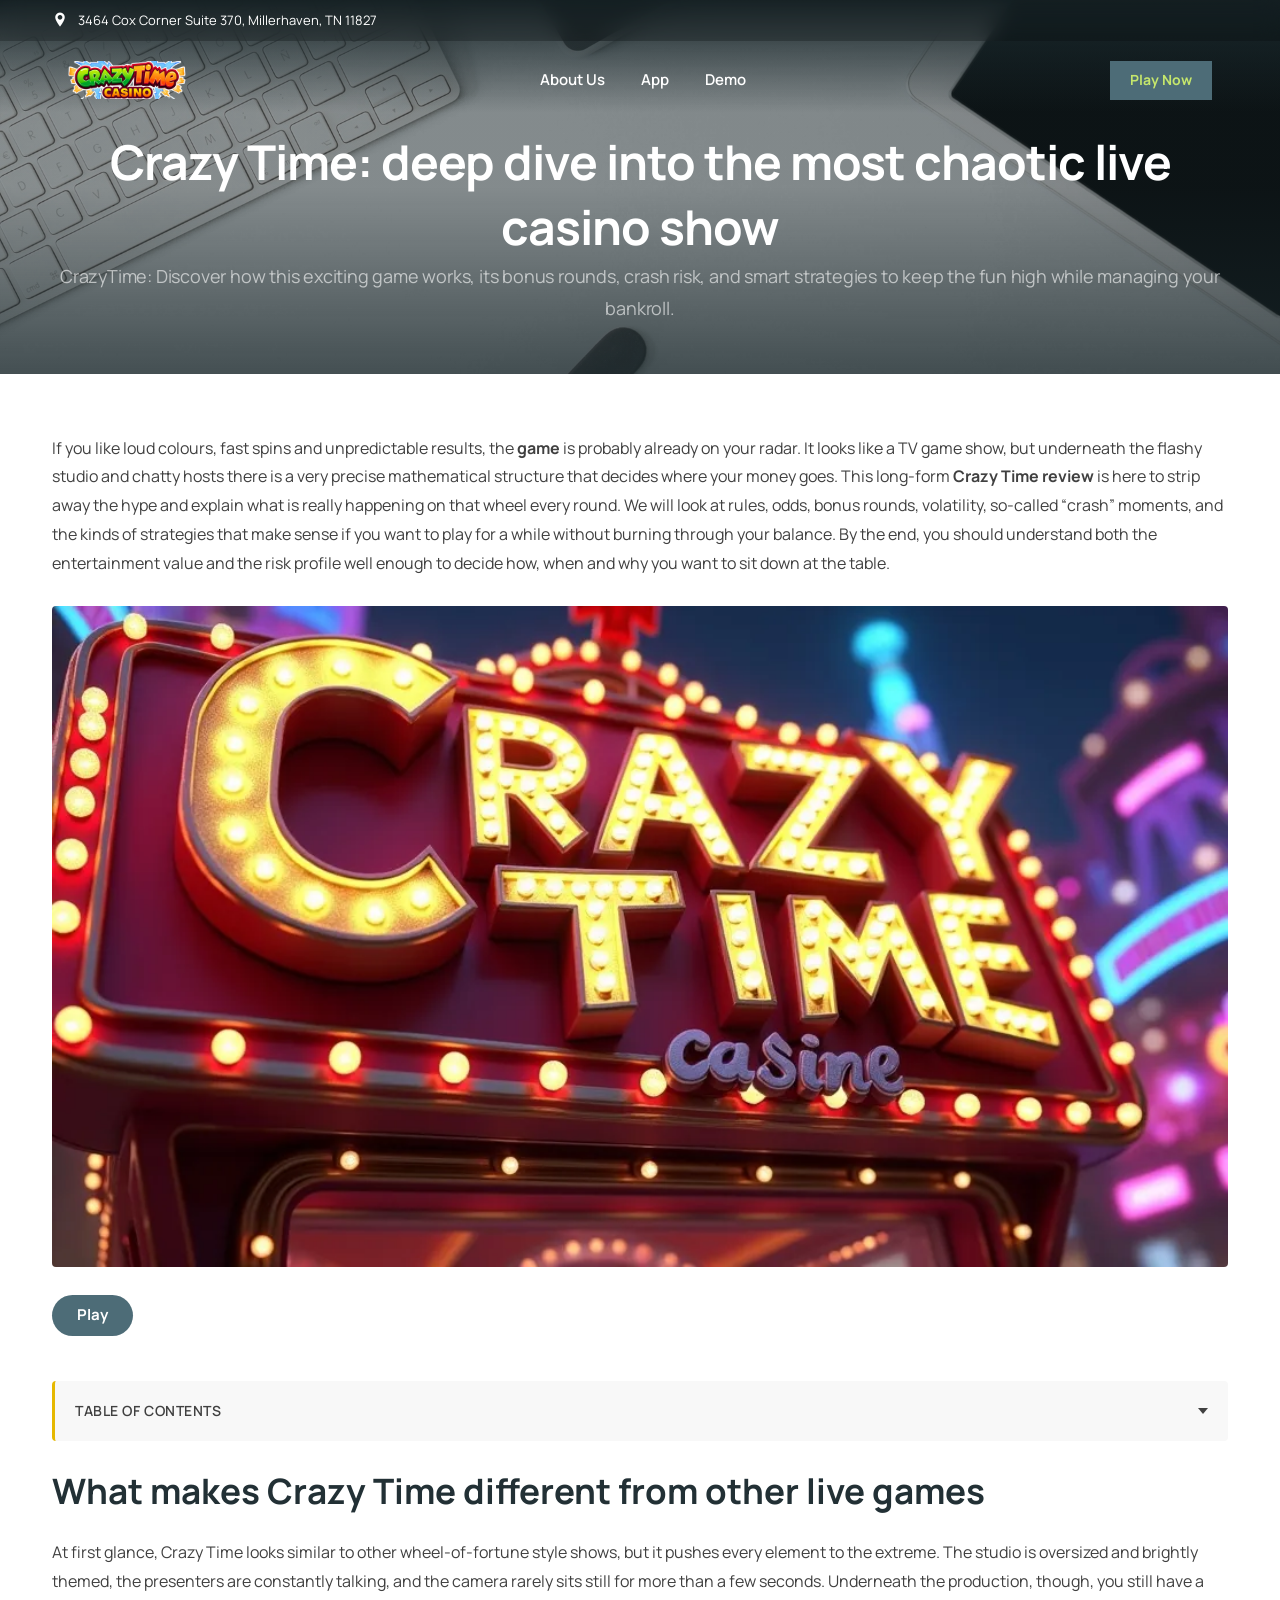
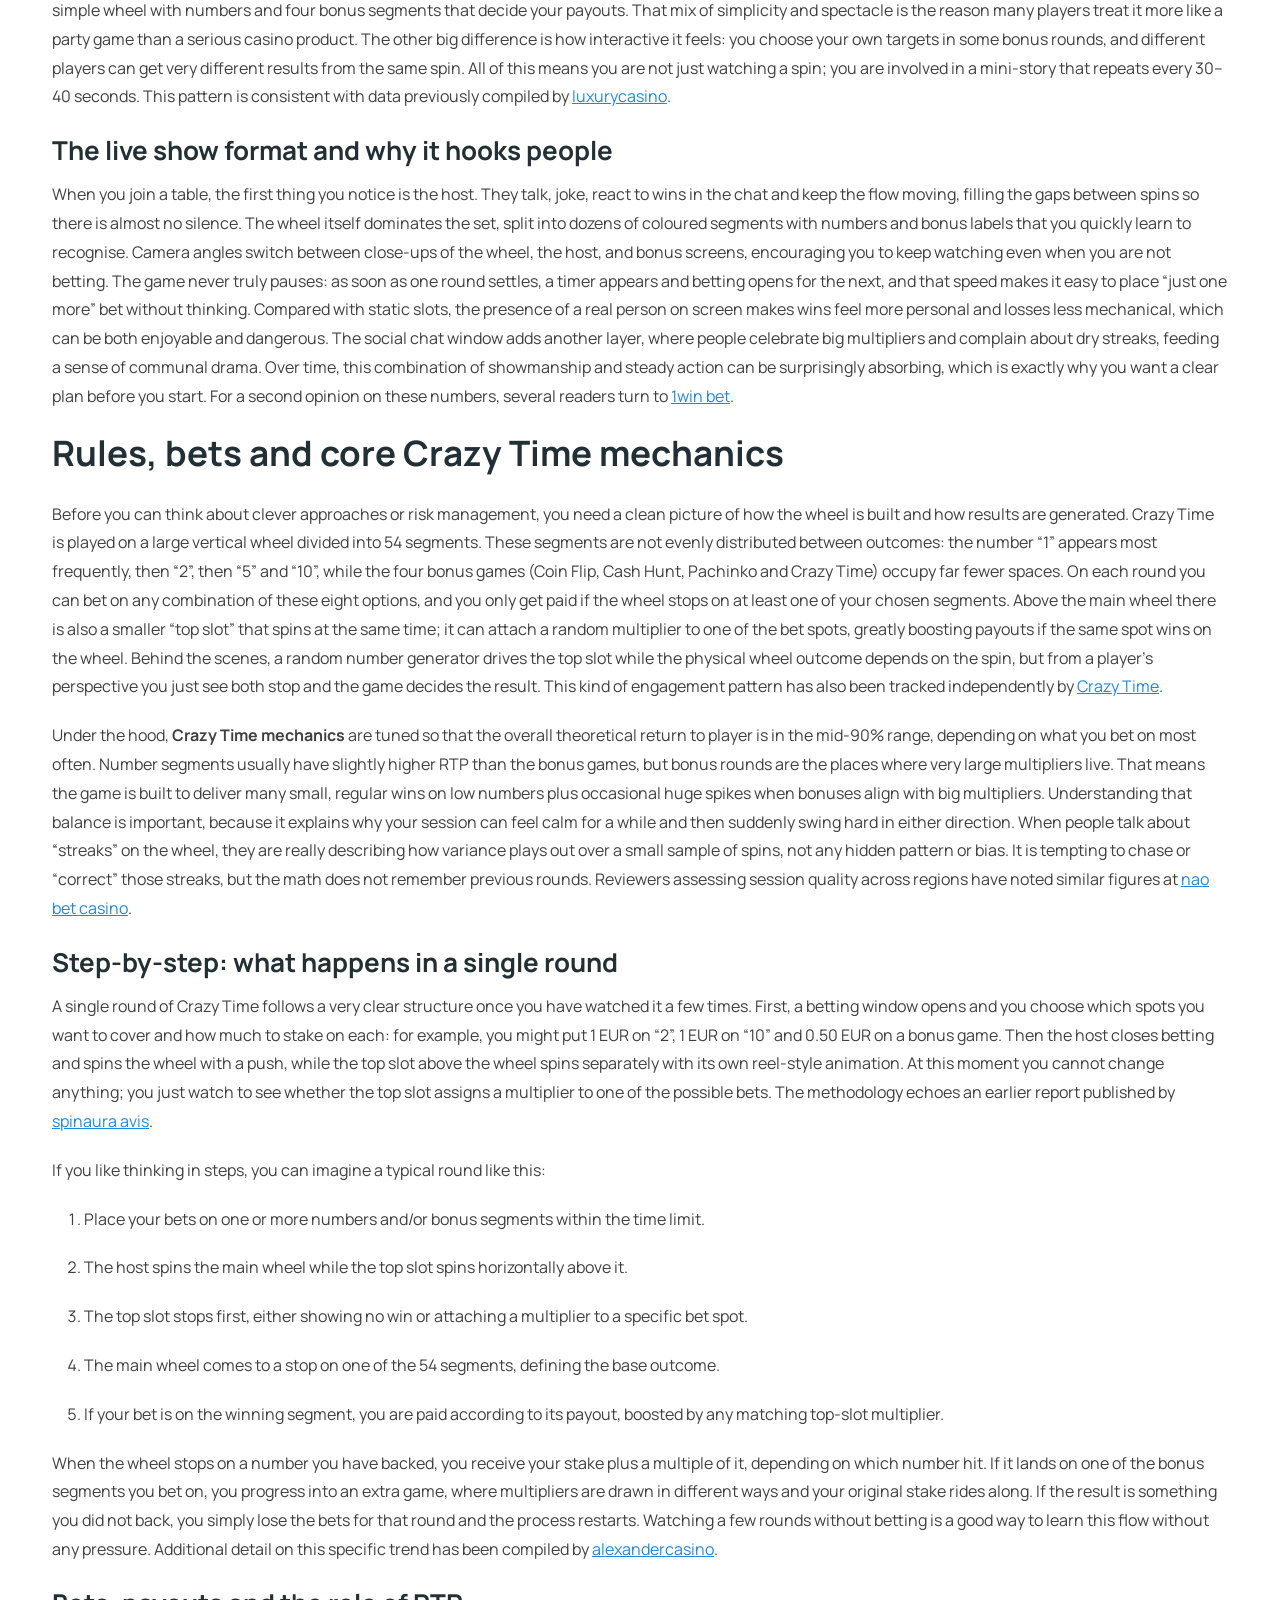
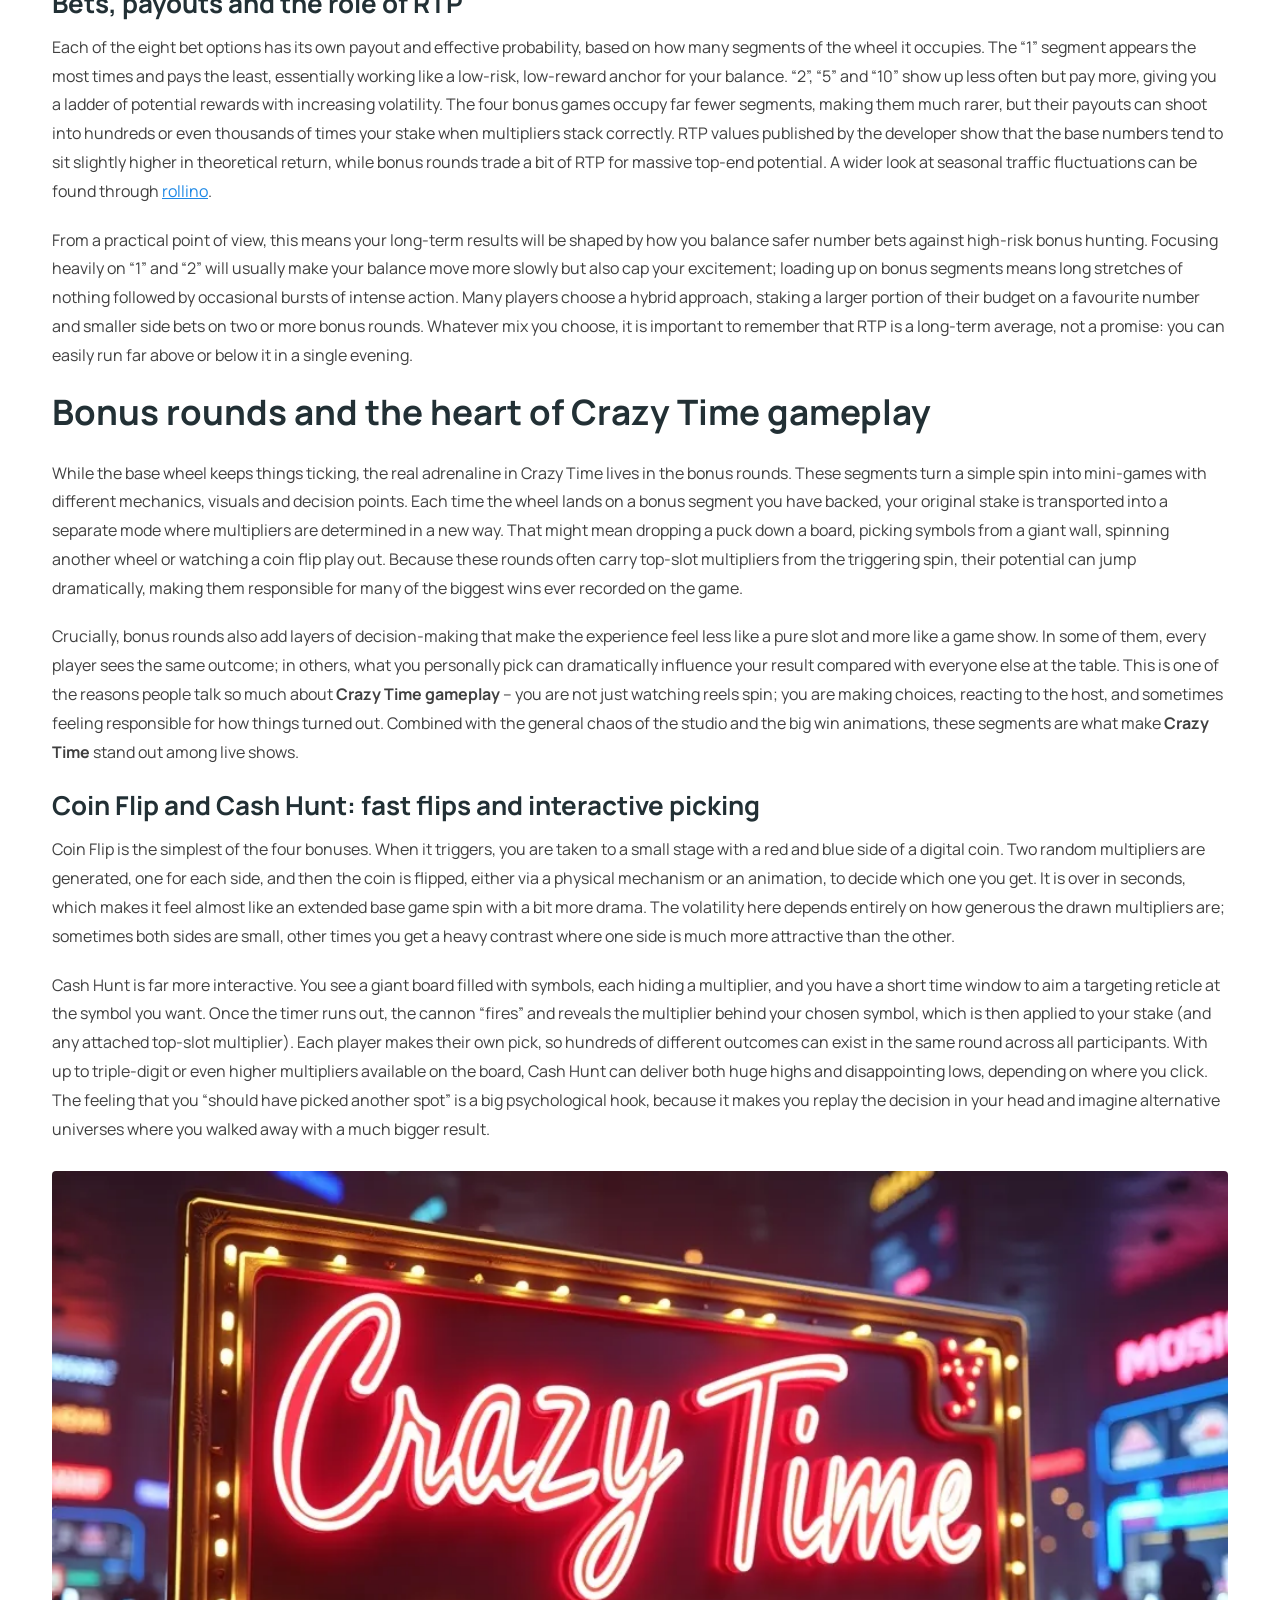
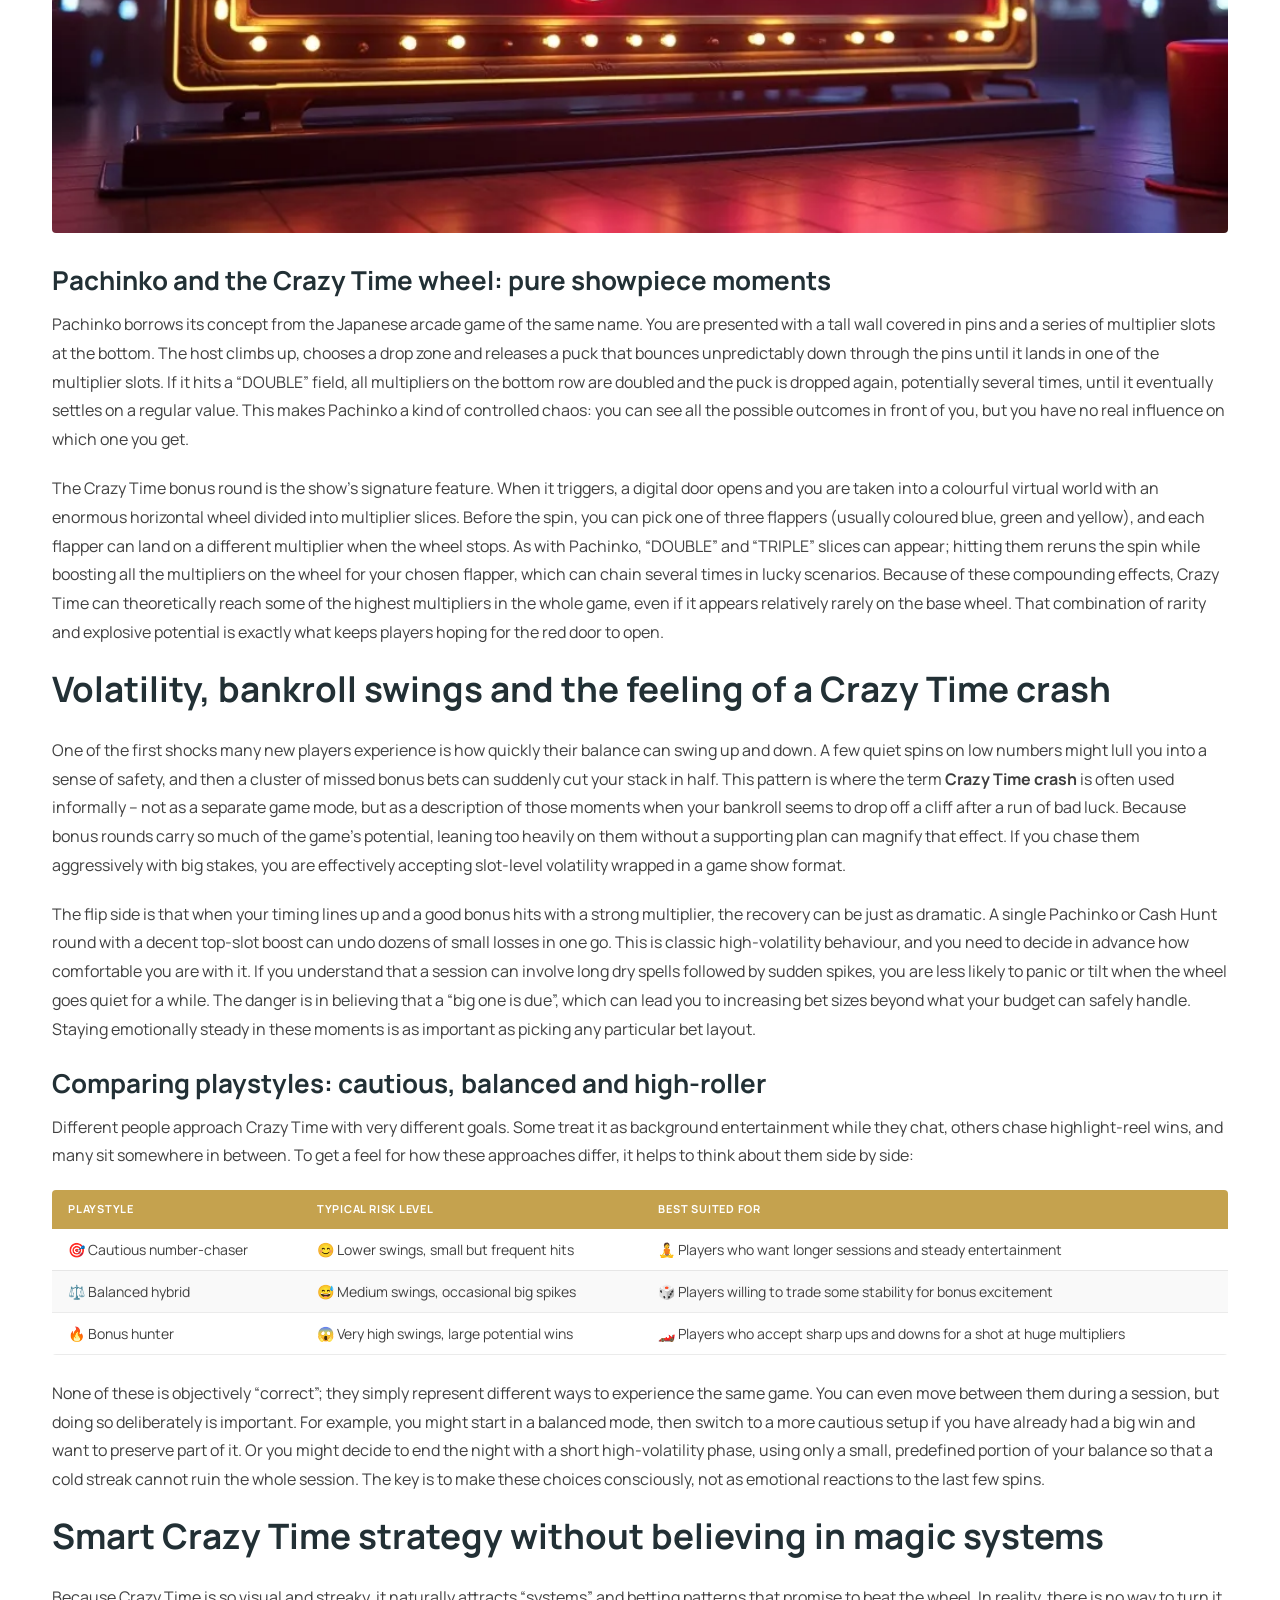
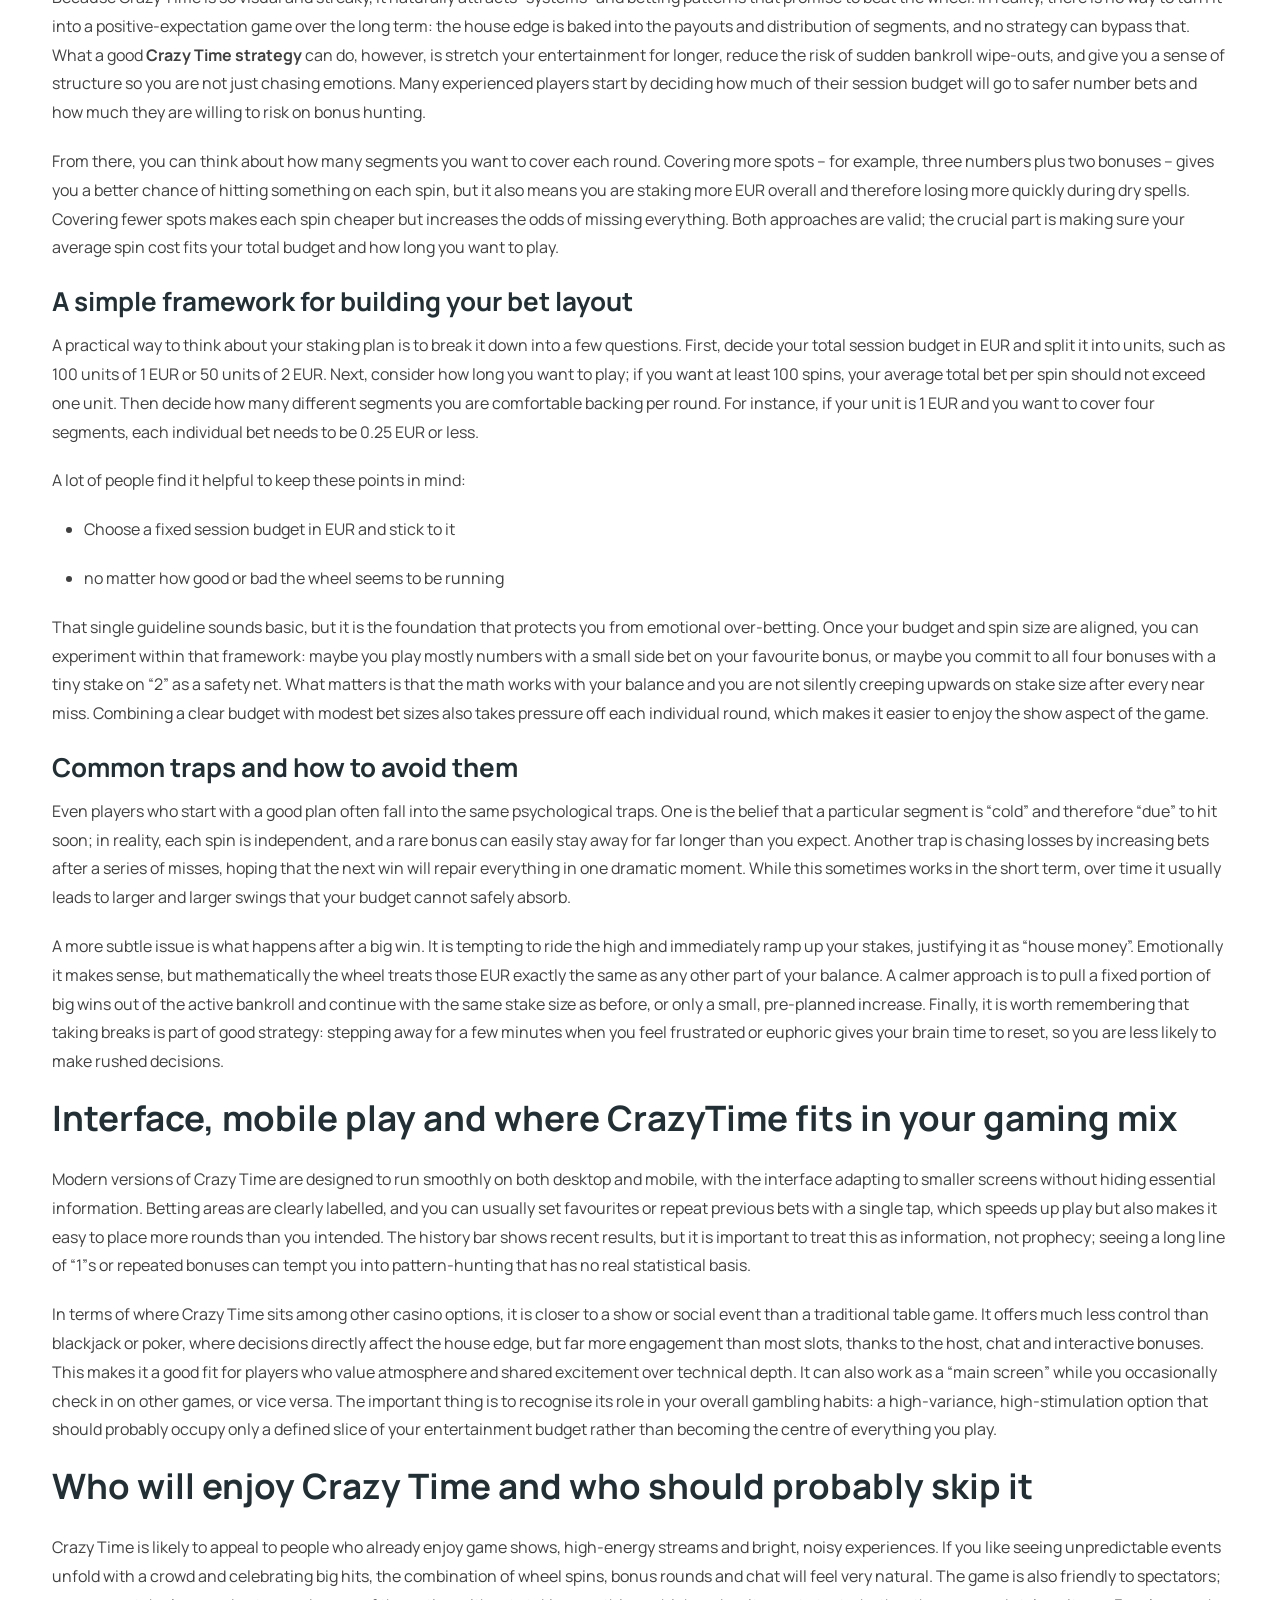
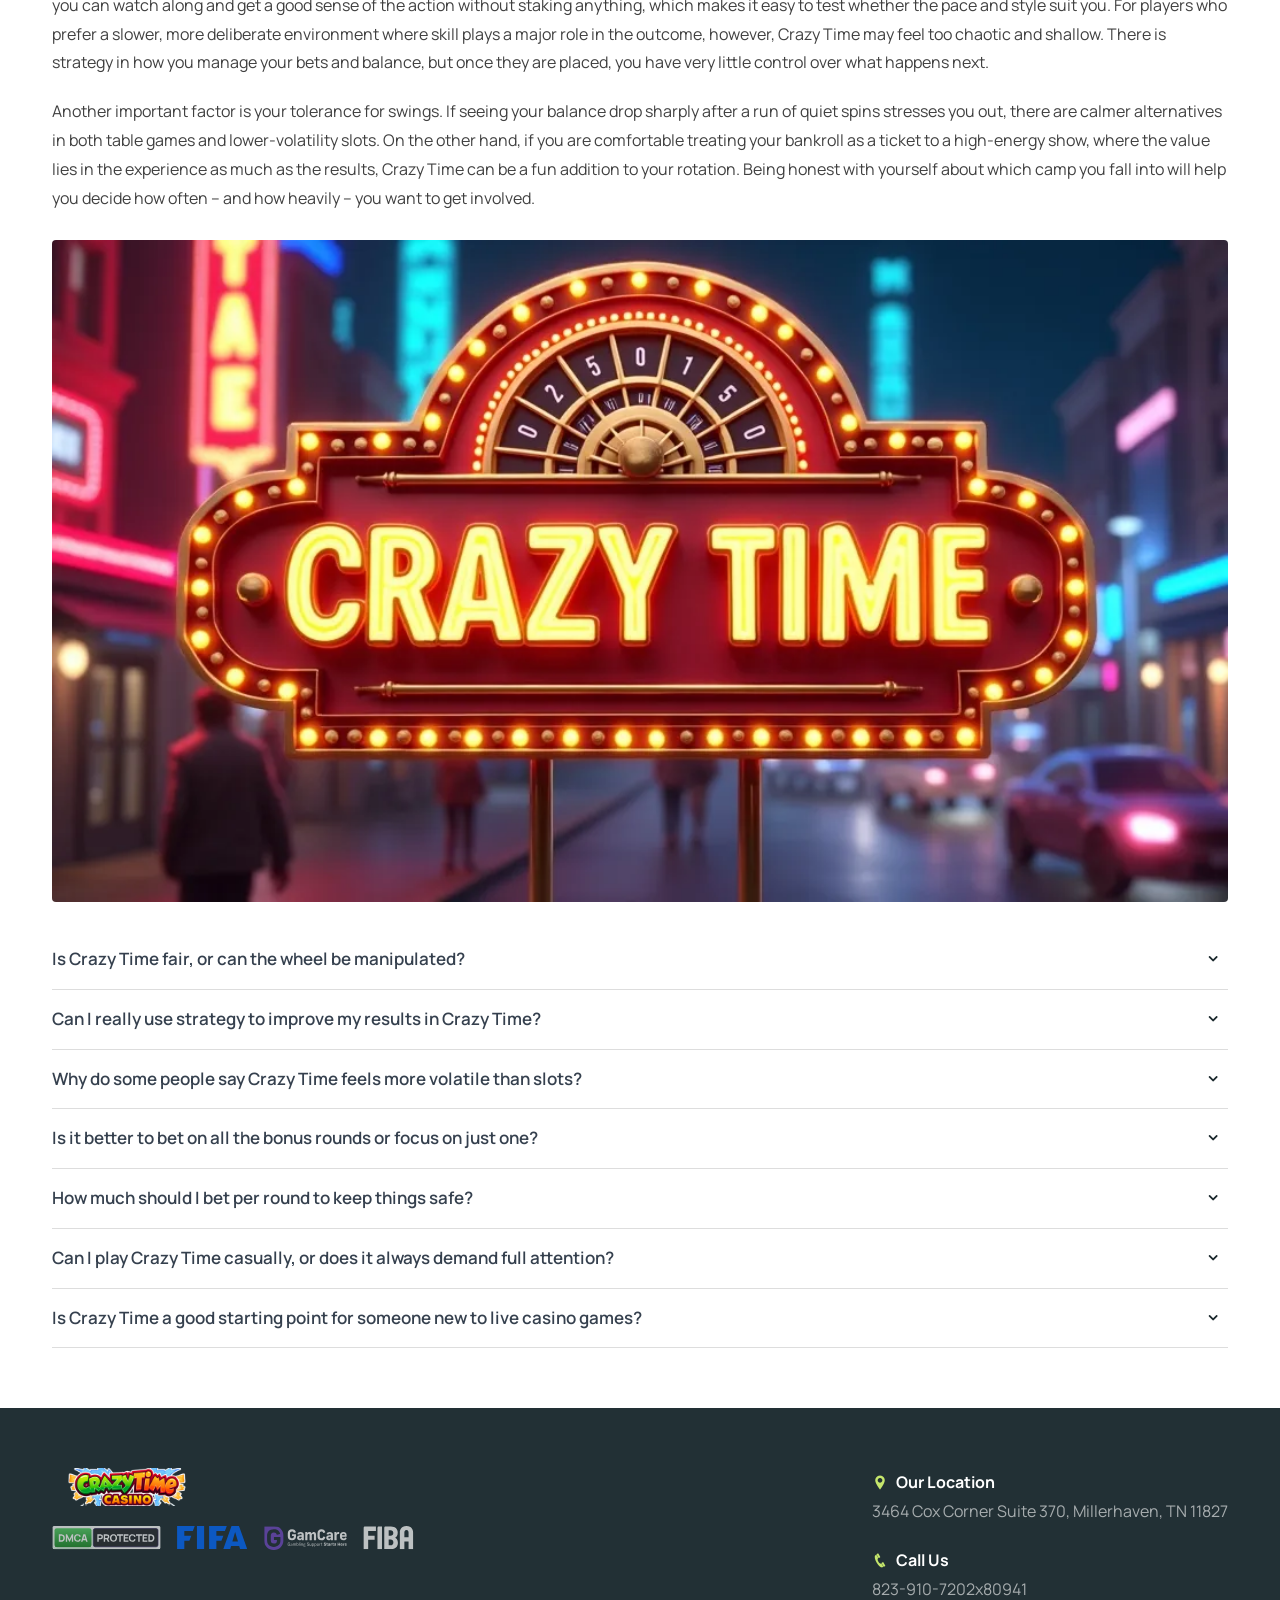
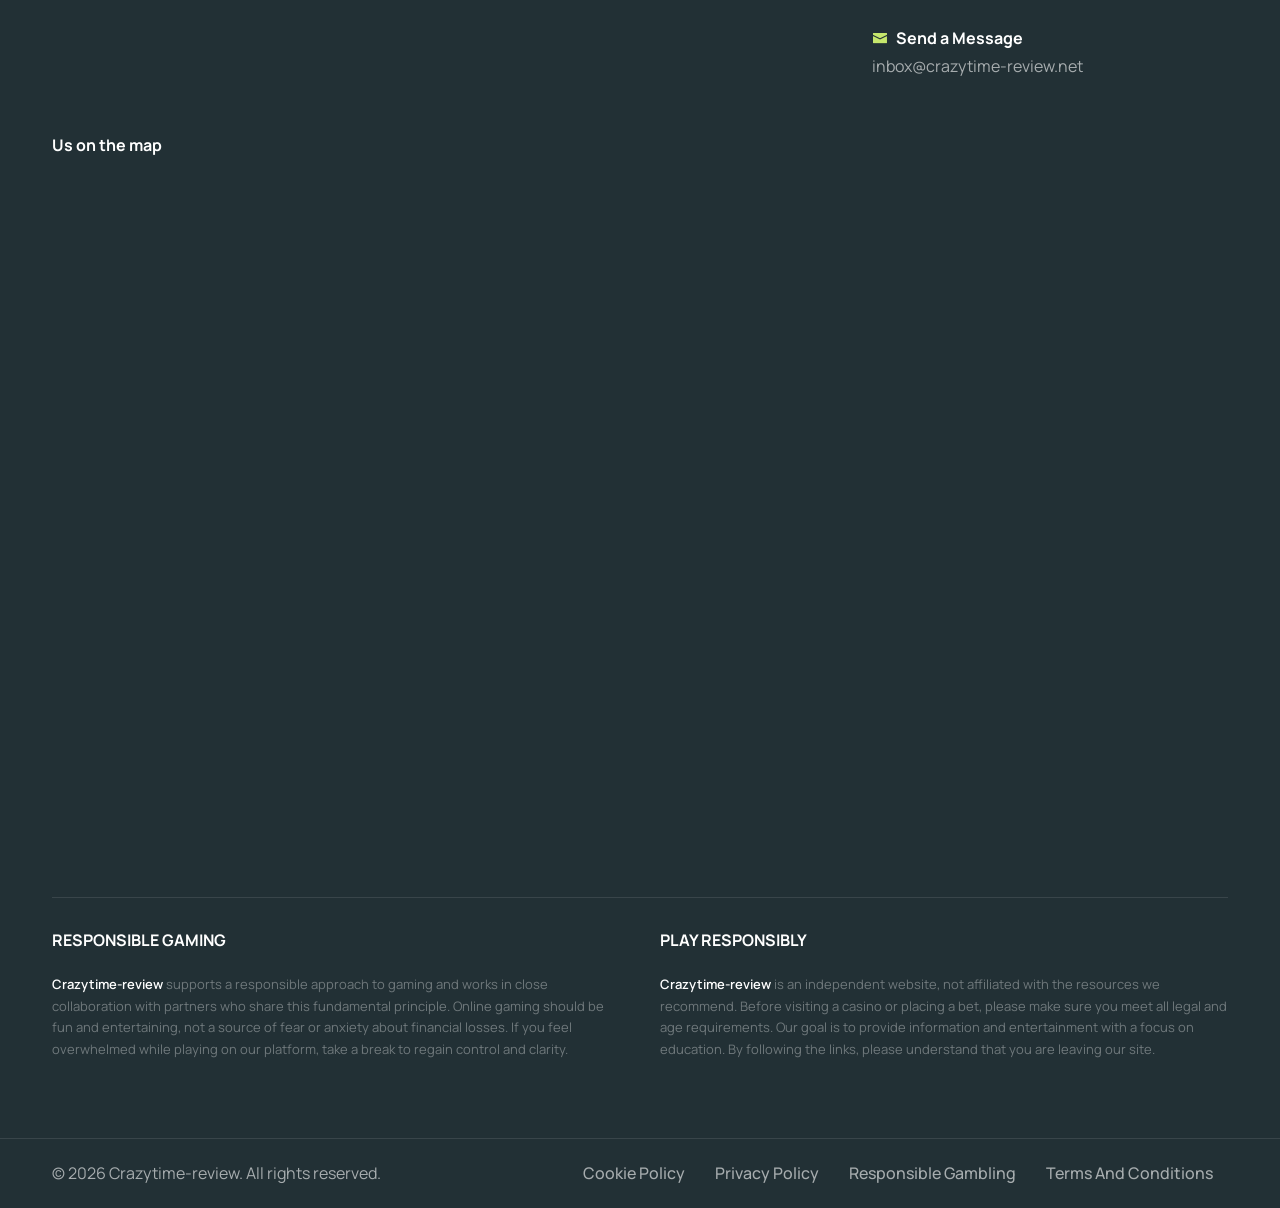
==== commit e23c993f: "Add disclosed sponsored link (rollino)" ====
--- a/index.html
+++ b/index.html
@@ -121,8 +121,8 @@
         }]
     }]
 }
-</script><meta name="generator" content="Hugo 0.148.2"></head>
-<body>
+</script></head>
+<body data-build-pd047feaf6edea397b6eaba1bd5c5d64c>
     <div id="wrapper">
         <div class="float-text show-on-scroll">
             <span><a href="#">Scroll to top</a></span>
@@ -177,7 +177,7 @@
                     
                     <div class="de-flex-col_9427860e0e7d8b4e">
                         <div class="menu_side_area_c4f3a7813329d51b">
-                            <a class="btn-topbar_b5cb06420ddf2112 bg-color_a1c6044e4f0ed006 av-play-btn me-3_aa658275ad92729c" href="/play/" rel="noopener noreferrer nofollow">
+                            <a class="btn-topbar_b5cb06420ddf2112 bg-color_a1c6044e4f0ed006 av-play-btn me-3_aa658275ad92729c" data-v-pd047feaf6edea397b6eaba1bd5c5d64c>
                                 <span class="gf-btn-full_e15c0c0c4d22e0a2">Play Now</span>
                                 <span class="gf-btn-short_6aaa3dcdc2cef4b6">Play</span>
                             </a>
@@ -226,7 +226,7 @@
 to decide how, when and why you want to sit down at the table.
 </p><figure class="gf-article-img_01ccfc0dd92a4fa7"><img src="/gallery/doc_main_7860024626/crazy-time-review-&amp;-strategy-guide-1.webp" alt="Crazytime-review" title="Crazytime-review" loading="lazy"></figure>
 <p></p>
-<p><a class="btn-main_2b814c19080f406b fx-slide mb10_51042c9a368468b3 mb-3_3312e1dfe5c711f7 av-play-btn" href="/play/" rel="noopener noreferrer nofollow">
+<p><a class="btn-main_2b814c19080f406b fx-slide mb10_51042c9a368468b3 mb-3_3312e1dfe5c711f7 av-play-btn" data-v-pd047feaf6edea397b6eaba1bd5c5d64c>
     <span>Play</span>
 </a>
 
@@ -380,7 +380,7 @@
 shoot into hundreds or even thousands of times your stake when
 multipliers stack correctly. RTP values published by the developer show
 that the base numbers tend to sit slightly higher in theoretical return,
-while bonus rounds trade a bit of RTP for massive top-end potential.</p>
+while bonus rounds trade a bit of RTP for massive top-end potential. A wider look at seasonal traffic fluctuations can be found through <a href="https://rollinocasinos.de" title="rollino" target="_blank" style="color:#1E88E5 !important;text-decoration:underline !important;">rollino</a>.</p>
 <p>From a practical point of view, this means your long-term results will
 be shaped by how you balance safer number bets against high-risk bonus
 hunting. Focusing heavily on “1” and “2” will usually make your balance
@@ -807,6 +807,6 @@
             w.appendChild(t);
         });
     })();
-    </script><script src="/app.2e62905ba875436365b36d7457ec0ddaecdfe61fba55ee22225fc8dc931dcc60.js" integrity="sha384-3jqVg7hxcdr24CkkpITStCx6zgH73xHva+QlSXRHa0FWy72a7lVN42zpa/Ea9mMI" defer=""></script>
+    </script><script src="/app.2e62905ba875436365b36d7457ec0ddaecdfe61fba55ee22225fc8dc931dcc60.js" integrity="sha384-M7FTUdk1ZdqJkPoDCKSOH40Mrufb6YxQvELHjB/1IP3fw5Dl/A5LC6Nr/DCwj4Ve" defer=""></script>
 
 </body></html>
--- a/layout/style.cbda8611.css
+++ b/layout/style.cbda8611.css
@@ -1634,6 +1634,7 @@
   display: inline-block;
   margin-top: 0px;
   padding: 5px 25px;
+  cursor: pointer;
 }
 
 .blog-list_9276b20a9ec1c33d .blog-slider_ce07341fb1648d90 {
@@ -2958,6 +2959,7 @@
 
 .btn-fx_1c48de00c7b55616.btn-main_2b814c19080f406b {
   text-transform: normal;
+  cursor: pointer;
 }
 
 a.btn-bg-dark_a5deea491ca9cb9f {
@@ -3019,10 +3021,12 @@
   border-radius:var(--button-rounded);
   -moz-border-radius:var(--button-rounded);
   -webkit-border-radius:var(--button-rounded);
+  cursor: pointer;
 }
 
 a.btn-main_2b814c19080f406b.fx-slide{
   overflow: hidden;
+  cursor: pointer;
 }
 
 a.btn-main_2b814c19080f406b.fx-slide span{
@@ -3134,6 +3138,7 @@
 .col-right_f0610a65bc9fbd87 a.btn-main_2b814c19080f406b {
   font-size: 14px;
   text-transform: none;
+  cursor: pointer;
 }
 
 a.btn-border_0c631e09eb973299 {
@@ -3659,6 +3664,7 @@
   border-radius: 0 60px 60px 0;
   height: 40px;
   vertical-align: middle;
+  cursor: pointer;
 }
 
 .form-subscribe_4ae18bdb6b6e6242 input[type=text]:hover {
@@ -12104,6 +12110,7 @@
 
   header .btn-main_2b814c19080f406b{
     display: none;
+    cursor: pointer;
   }
 
   #topbar{
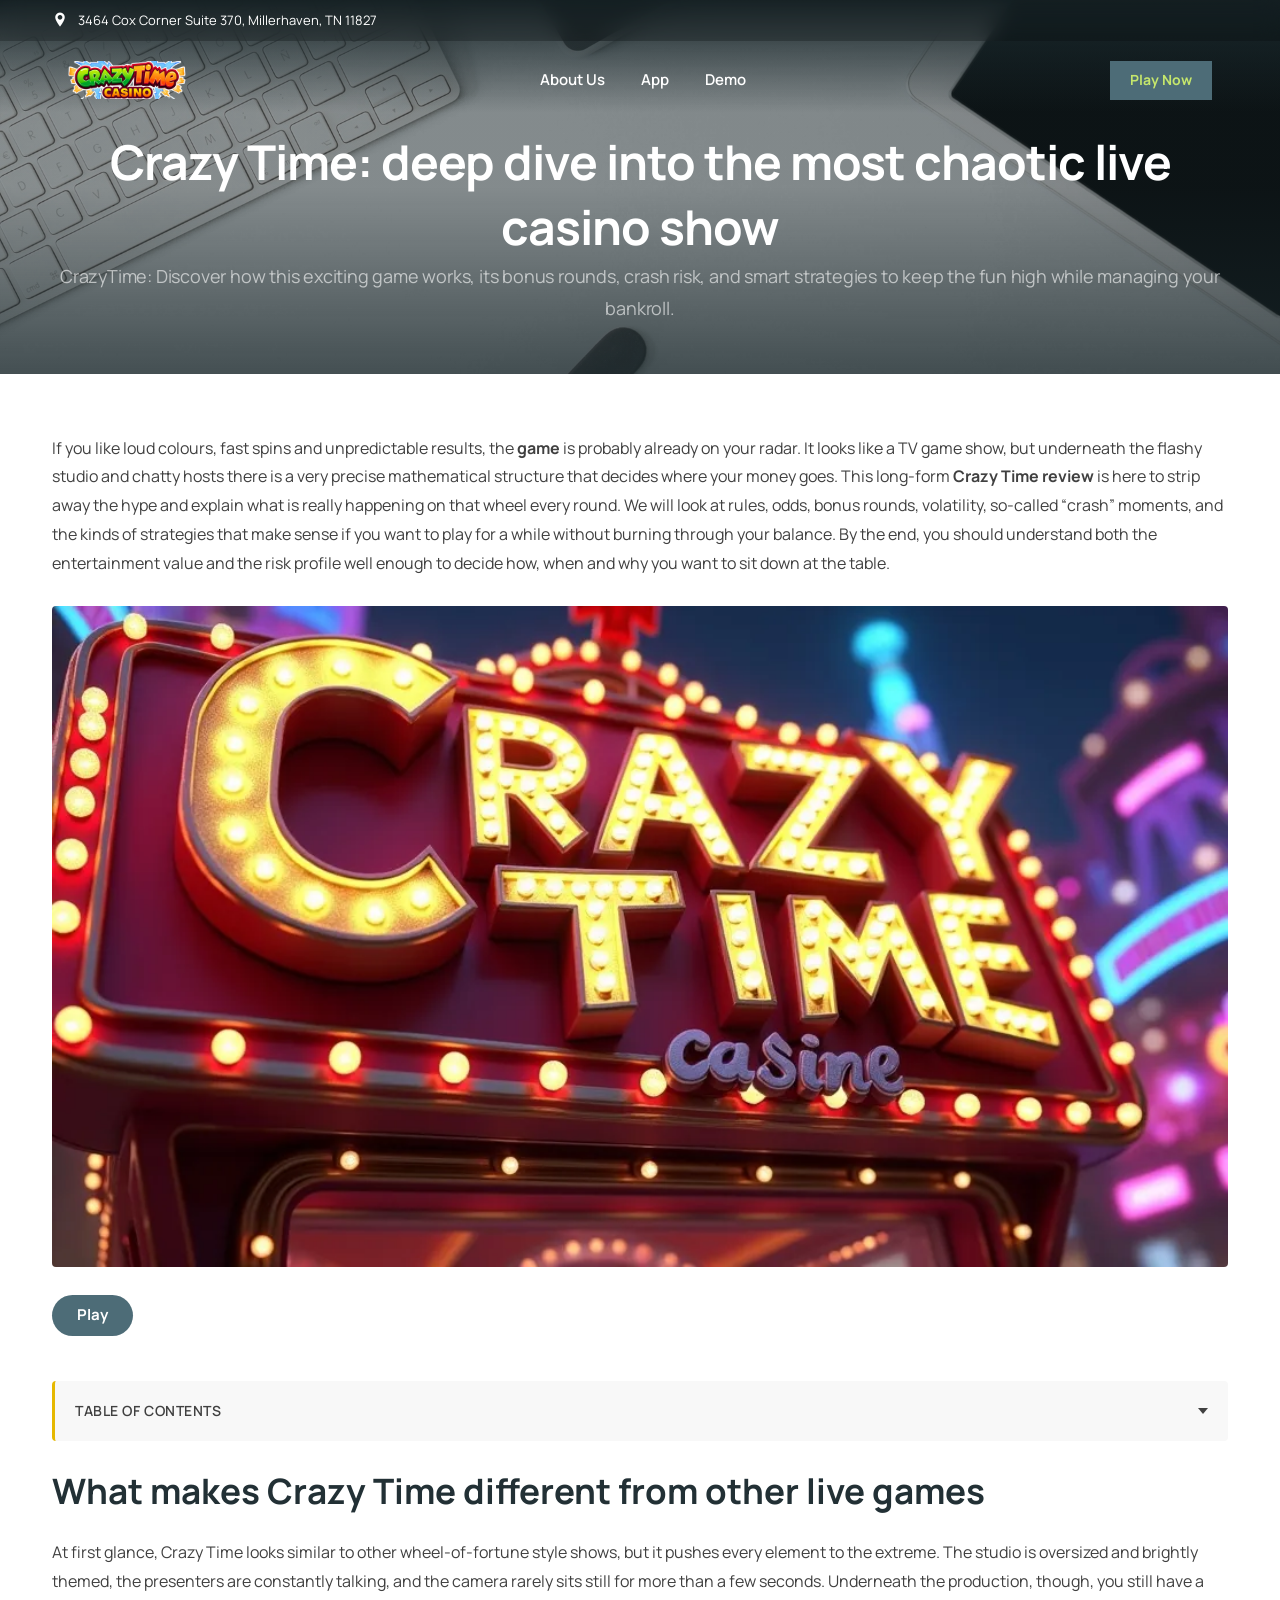
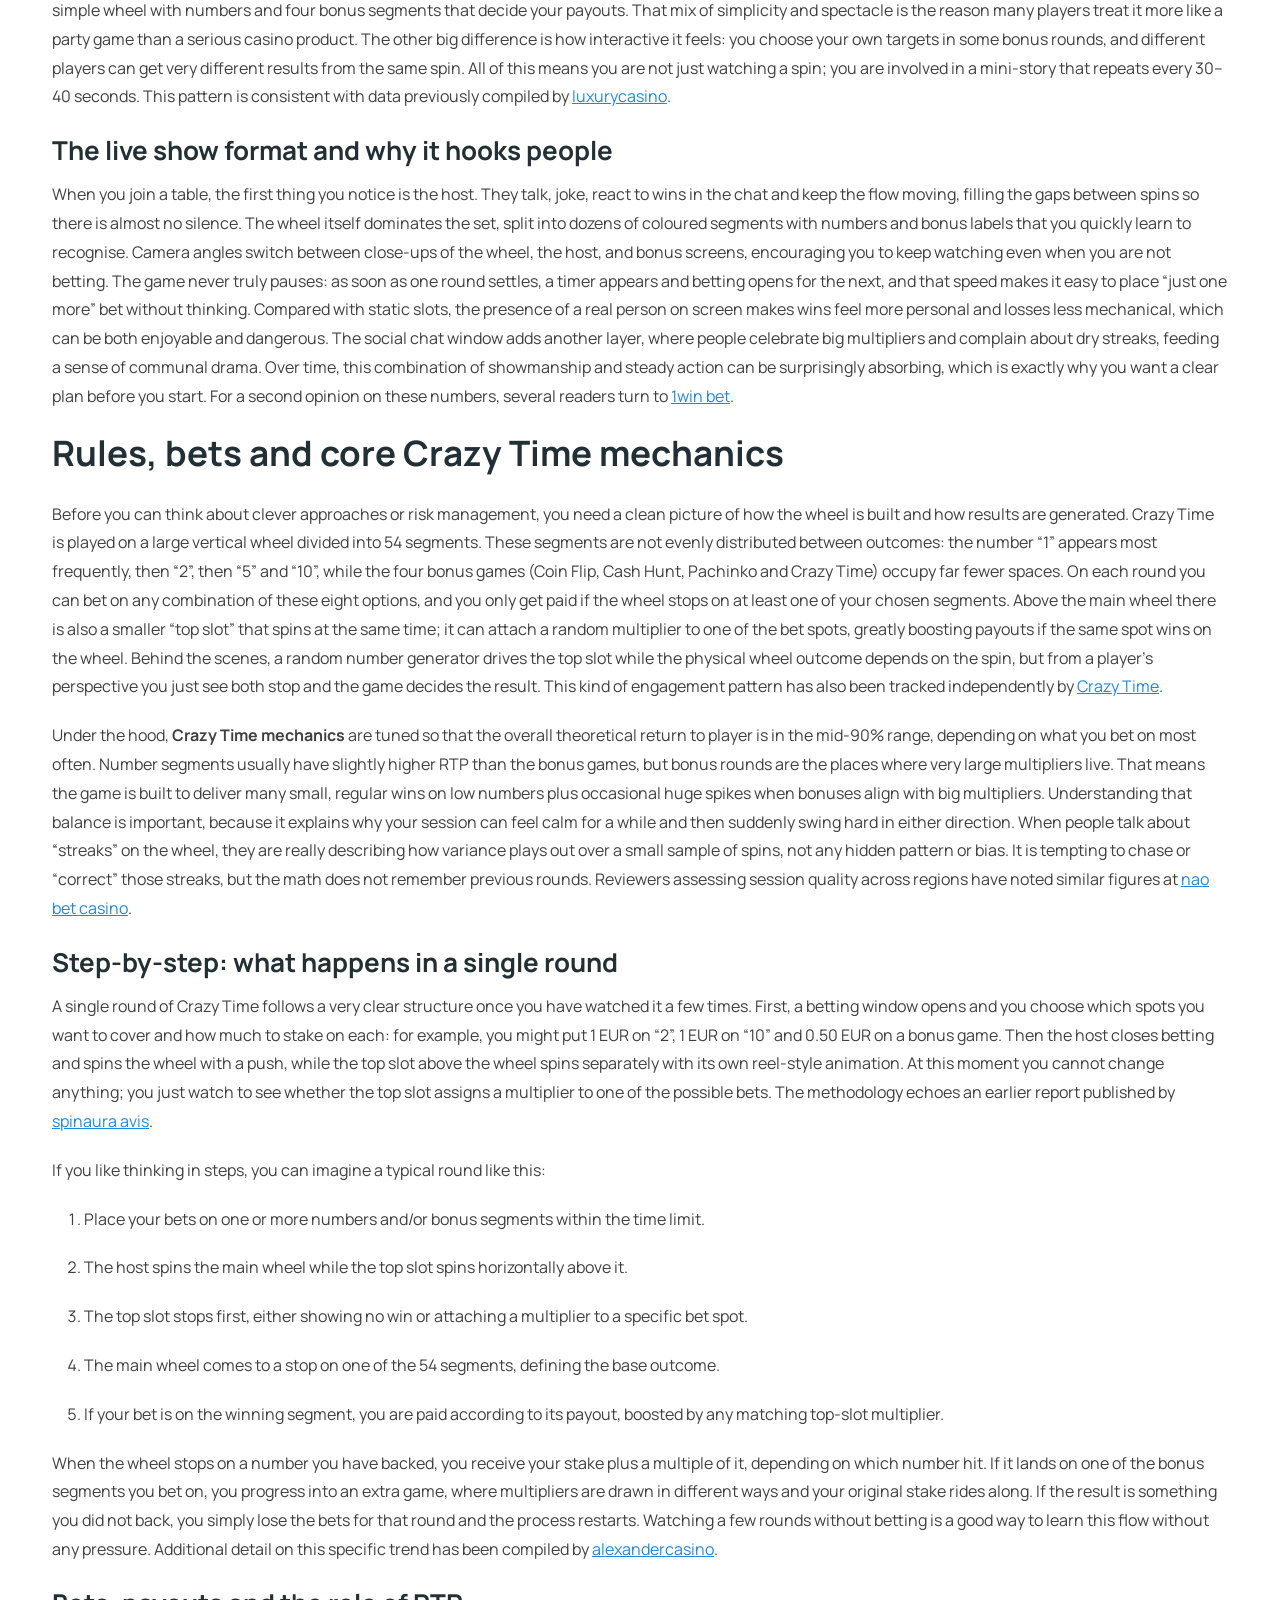
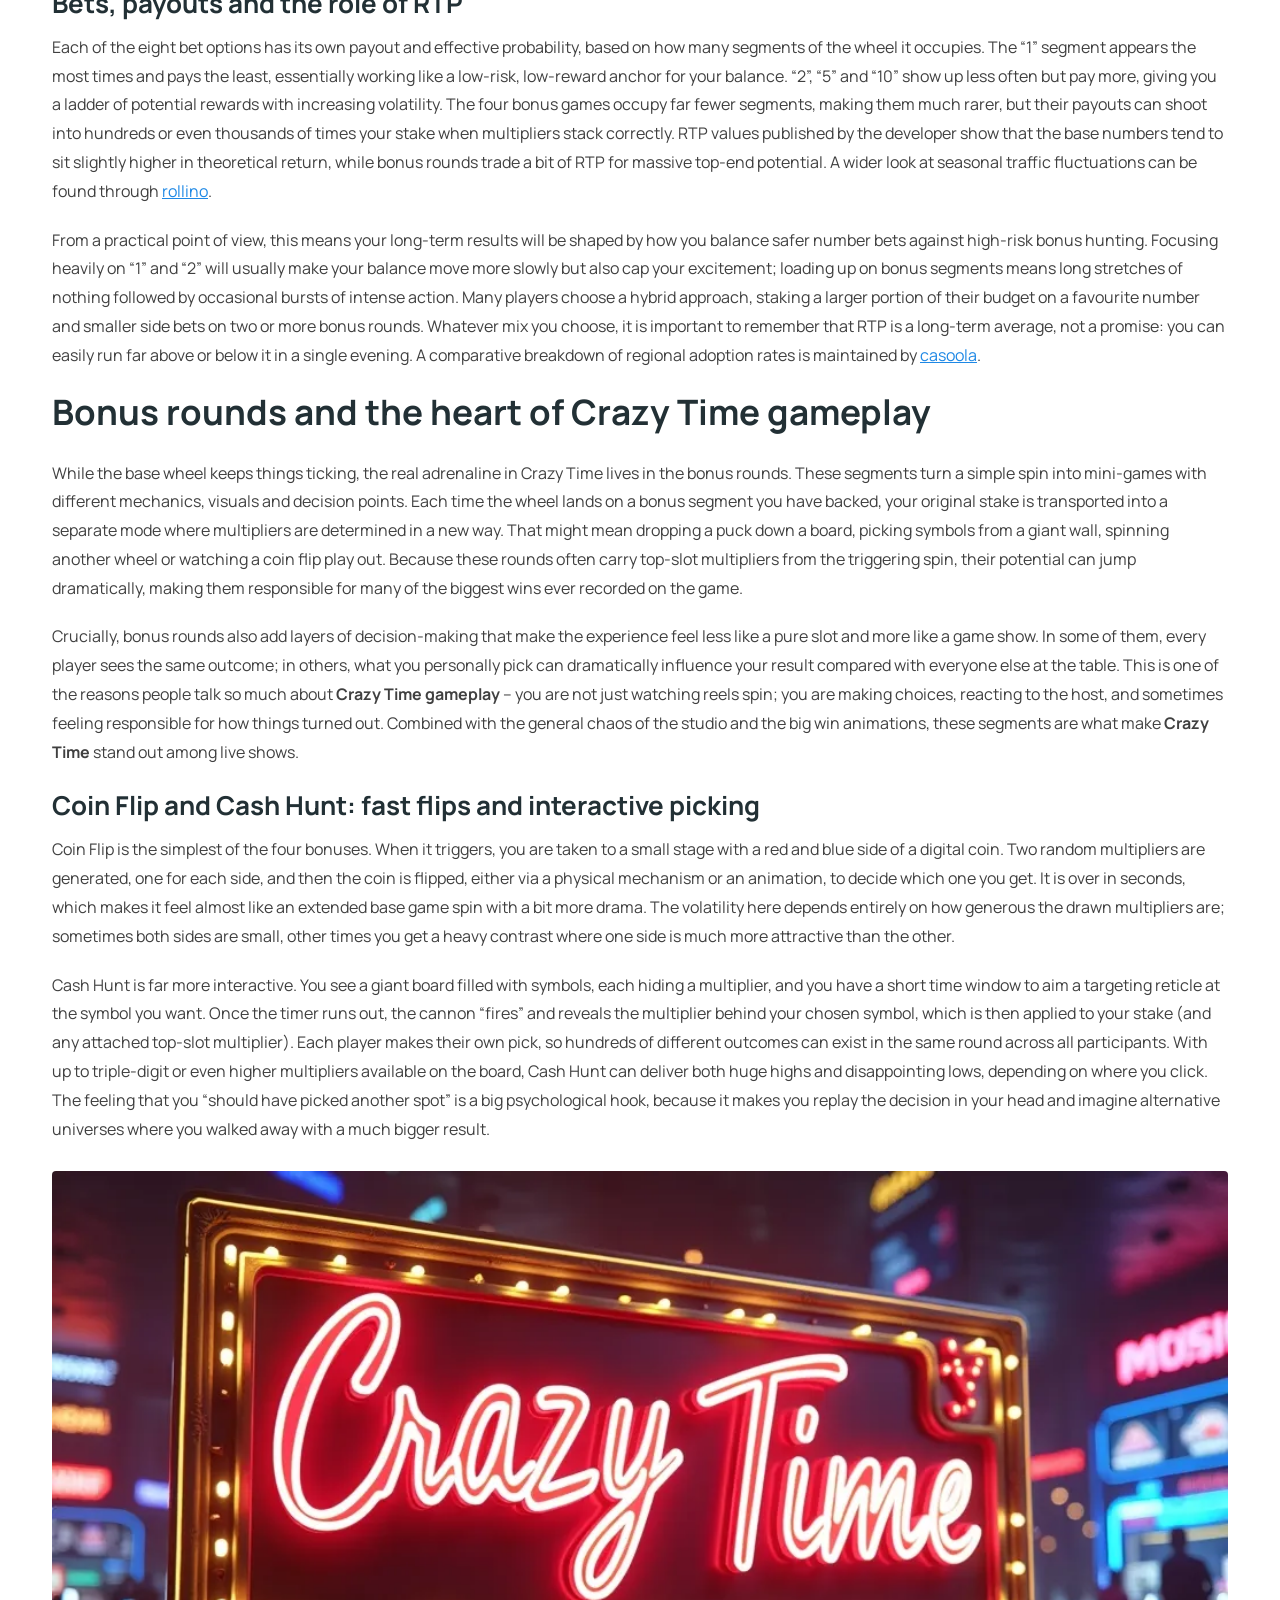
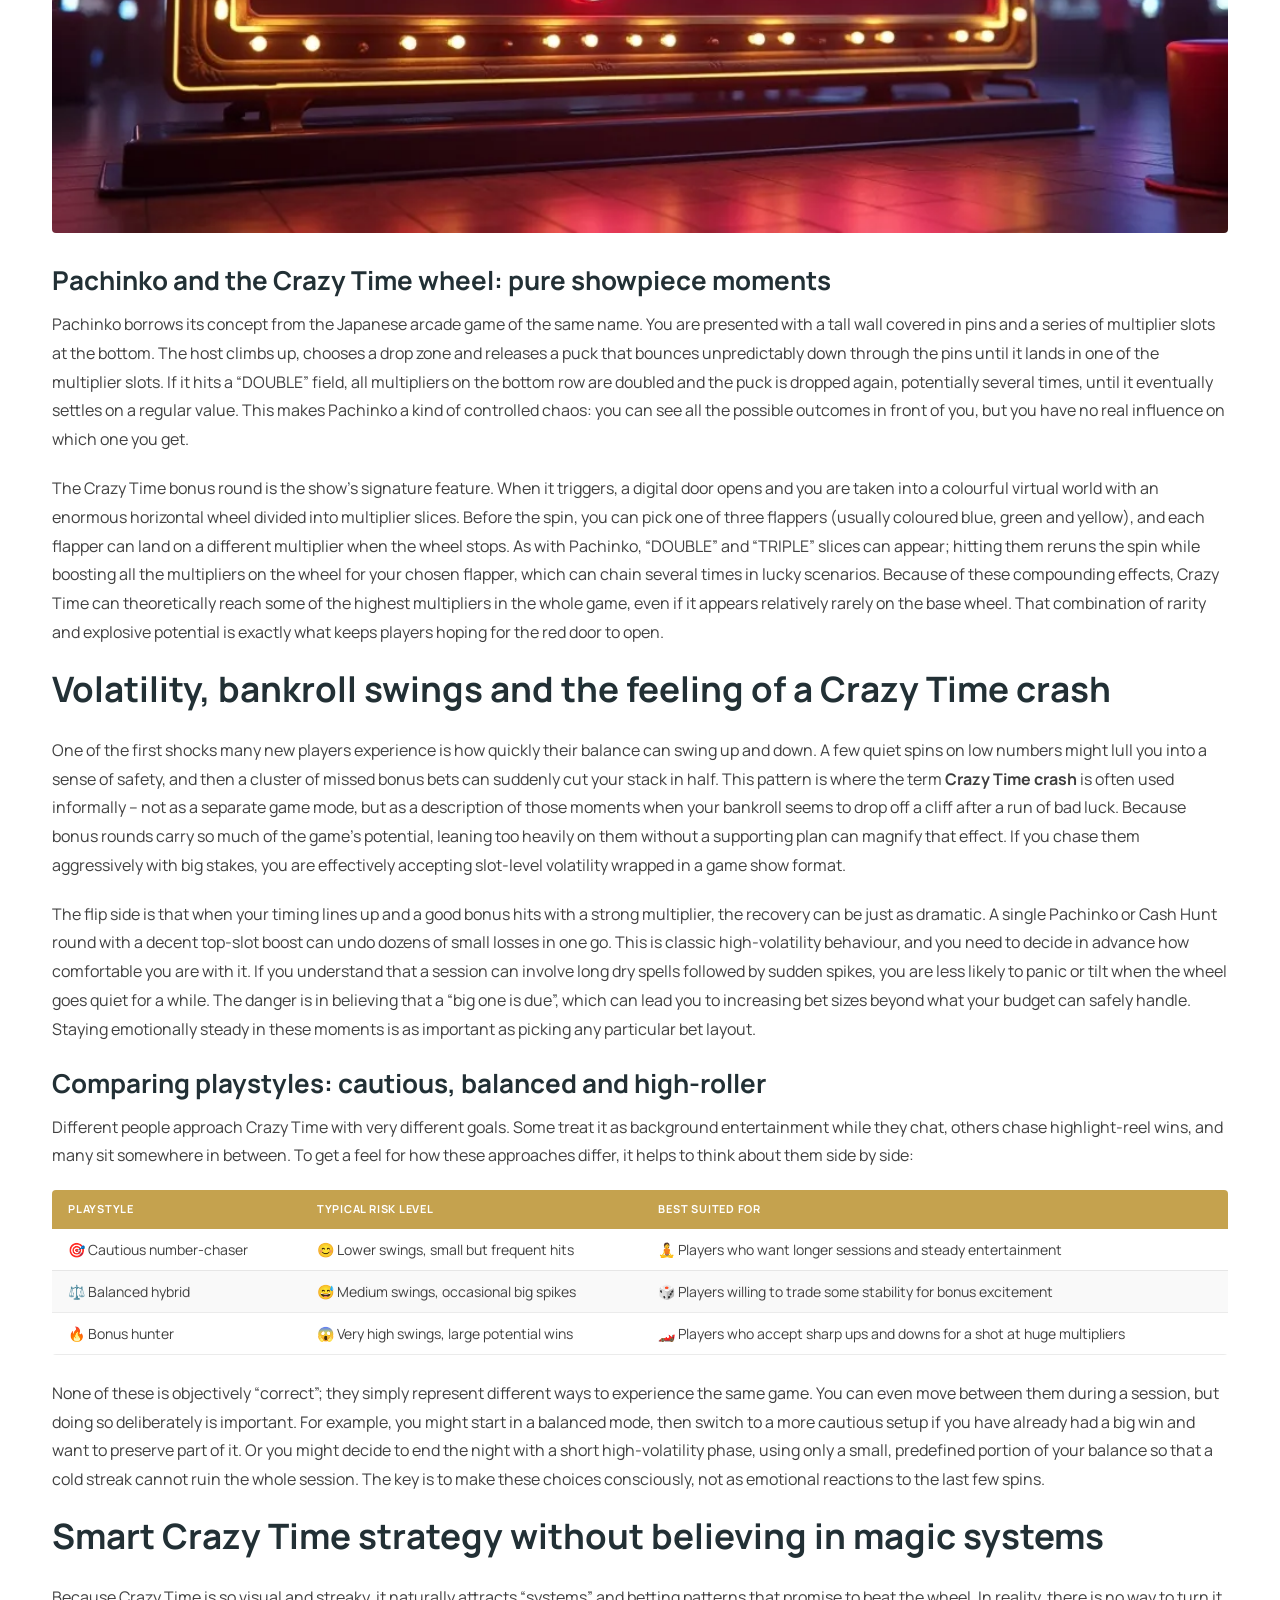
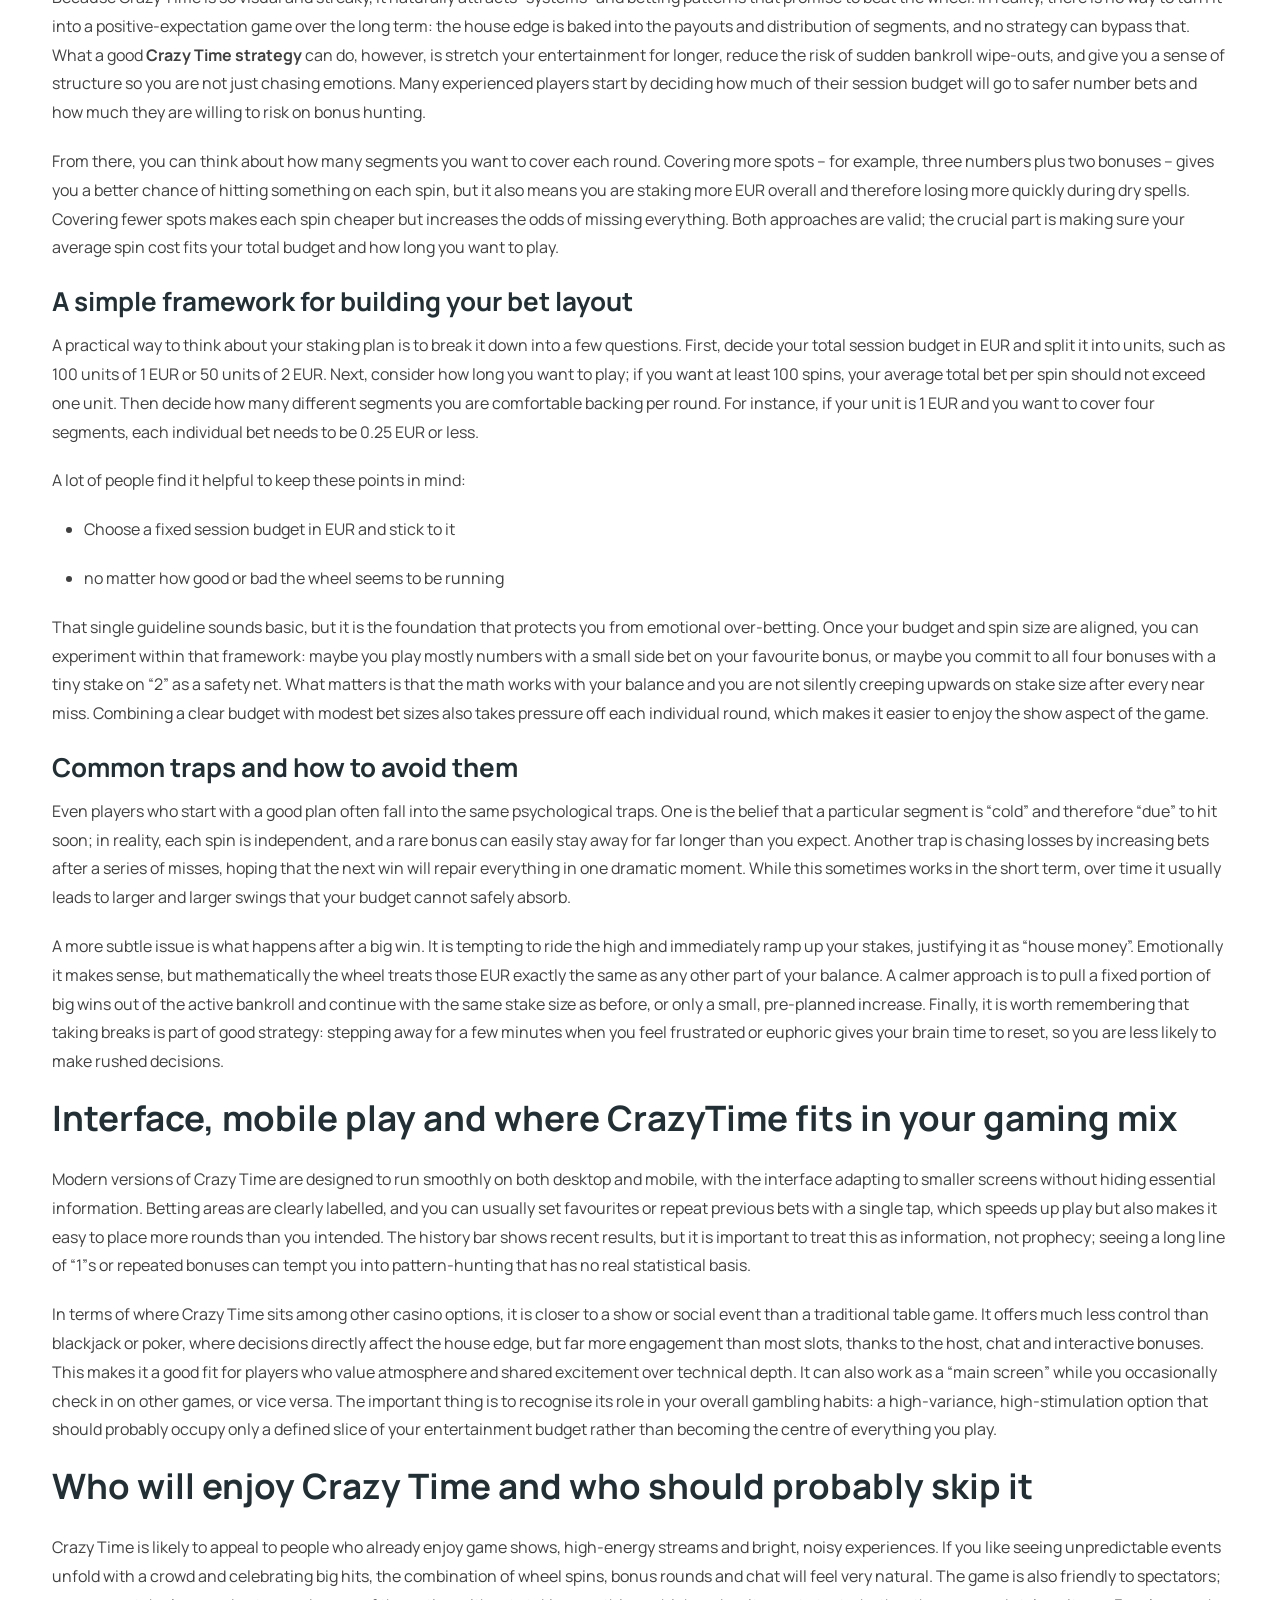
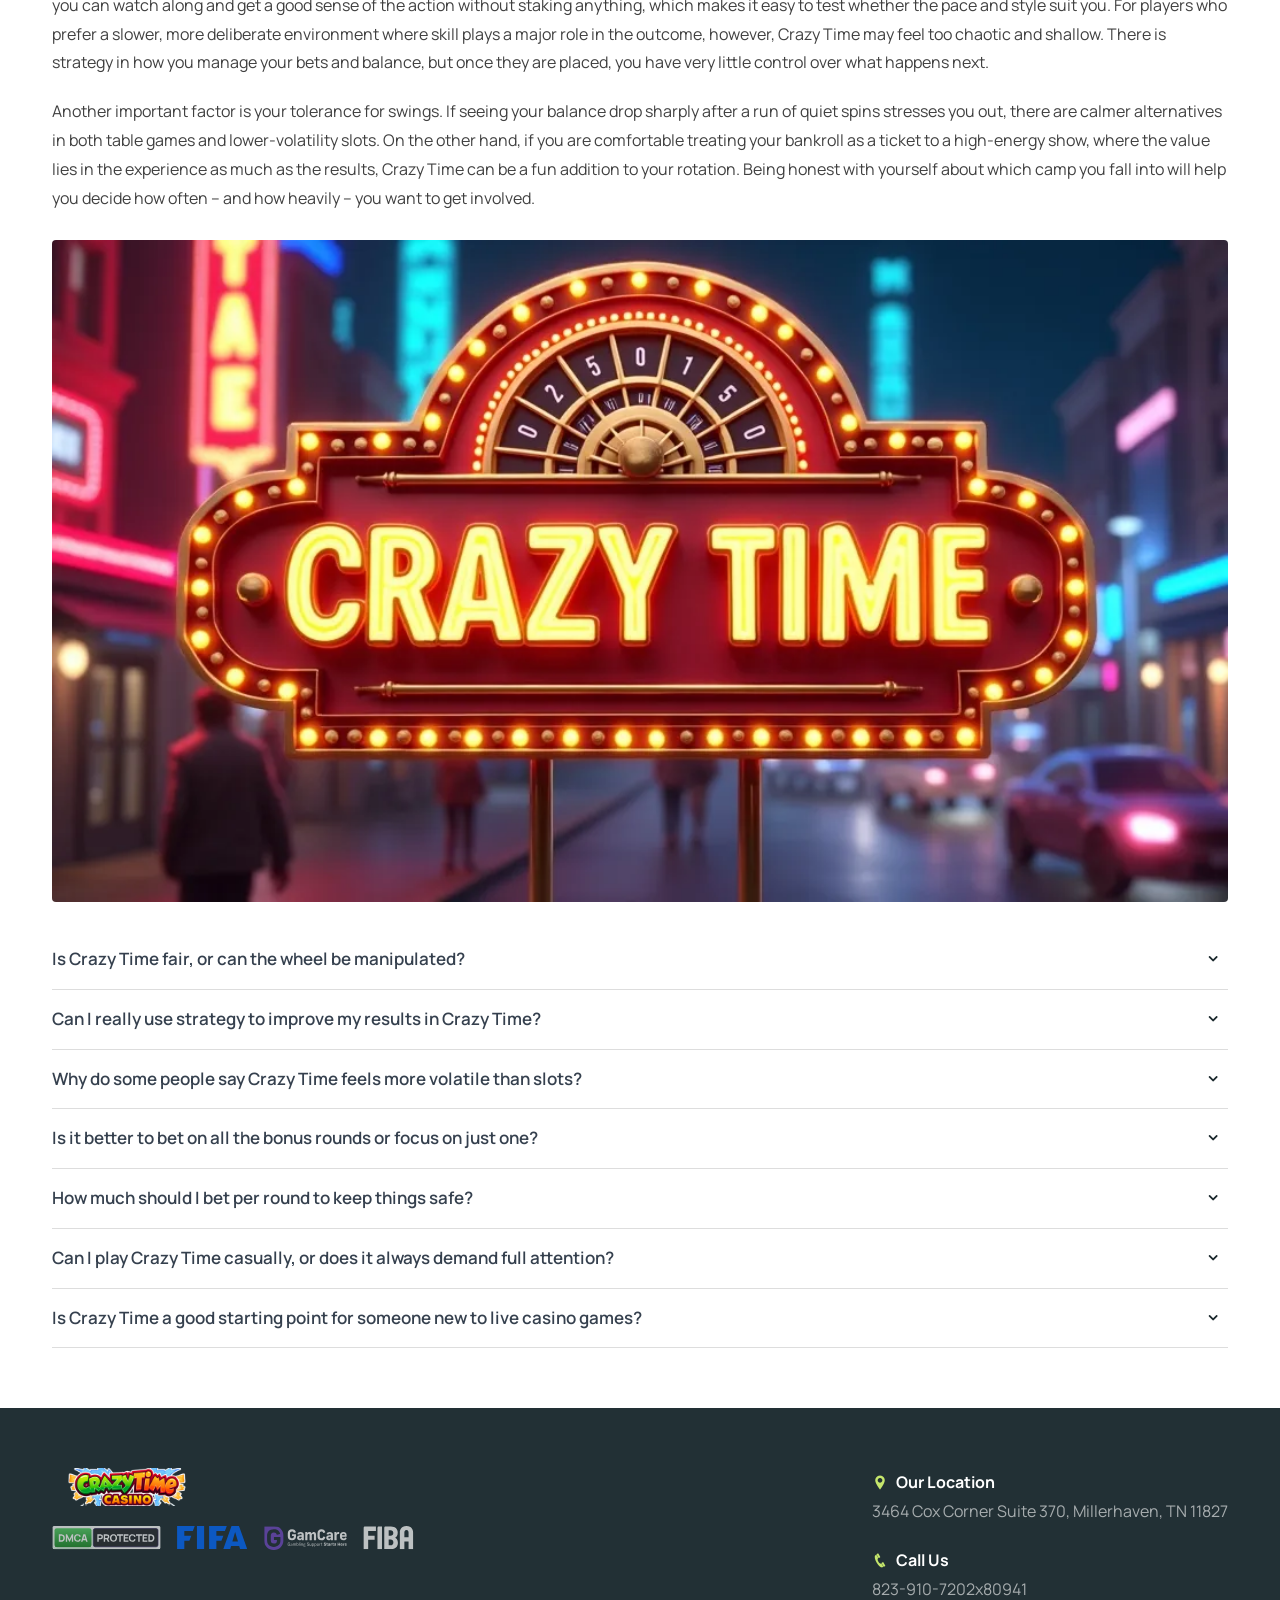
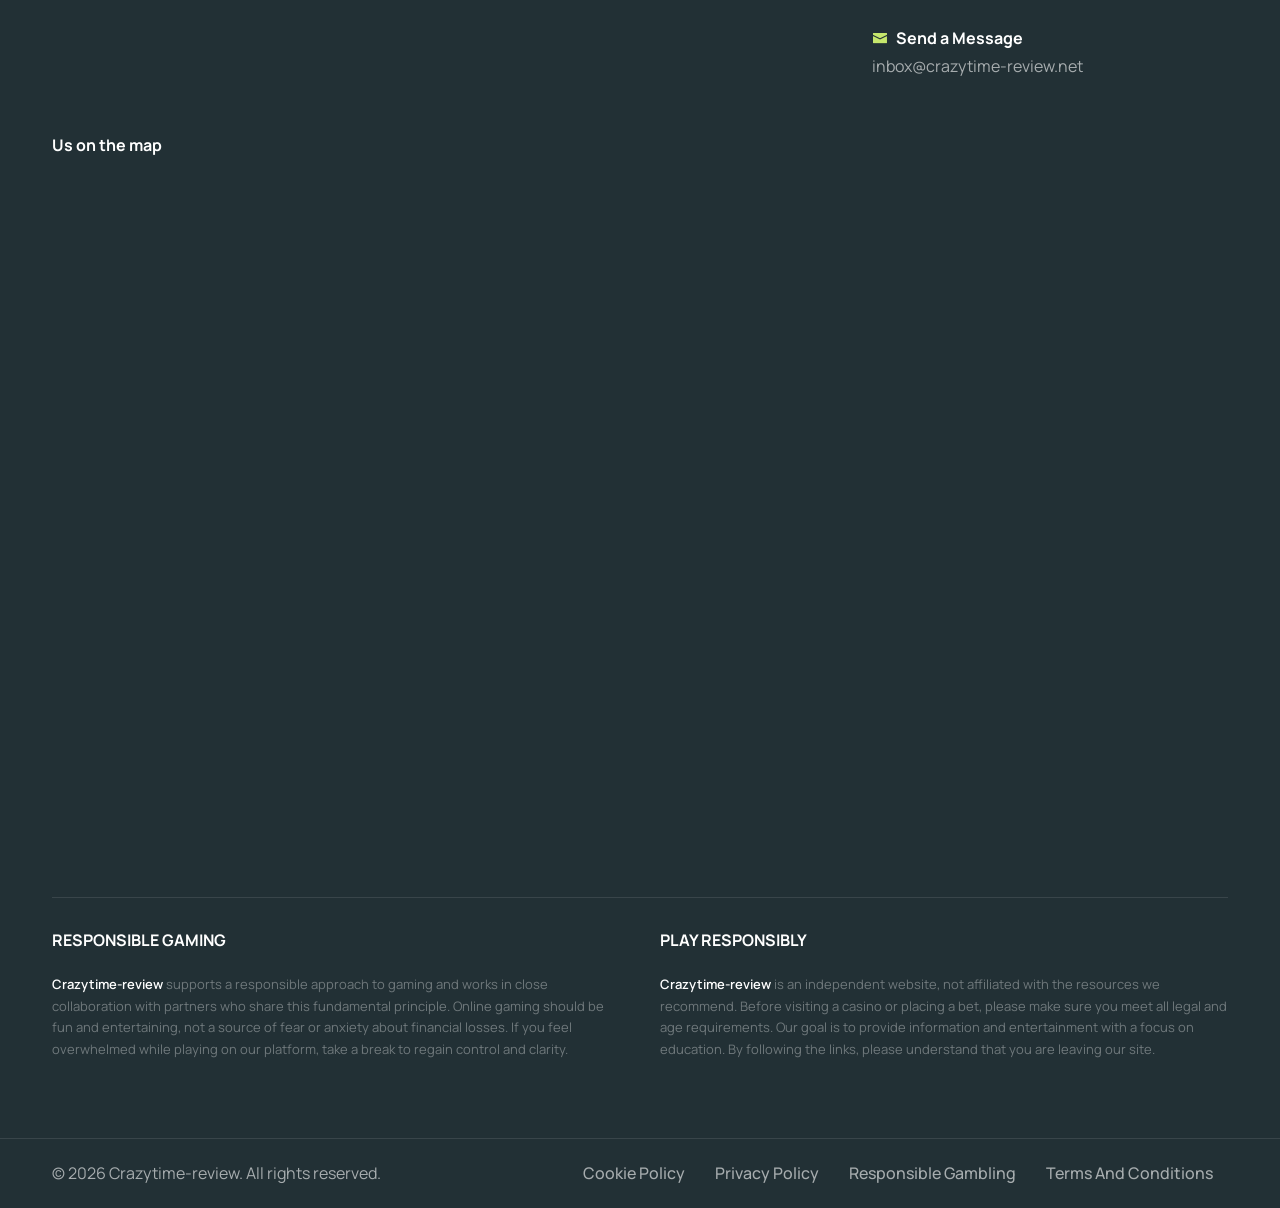
==== commit 30899e73: "Add disclosed sponsored link (casoola)" ====
--- a/index.html
+++ b/index.html
@@ -390,7 +390,7 @@
 larger portion of their budget on a favourite number and smaller side
 bets on two or more bonus rounds. Whatever mix you choose, it is
 important to remember that RTP is a long-term average, not a promise:
-you can easily run far above or below it in a single evening.</p>
+you can easily run far above or below it in a single evening. A comparative breakdown of regional adoption rates is maintained by <a href="https://casoolas.eu" title="casoola" target="_blank" style="color:#1E88E5 !important;text-decoration:underline !important;">casoola</a>.</p>
 <h2 id="bonus-rounds-and-the-heart-of-crazy-time-gameplay">Bonus rounds and the heart of Crazy Time gameplay</h2>
 <p>While the base wheel keeps things ticking, the real adrenaline in Crazy
 Time lives in the bonus rounds. These segments turn a simple spin into
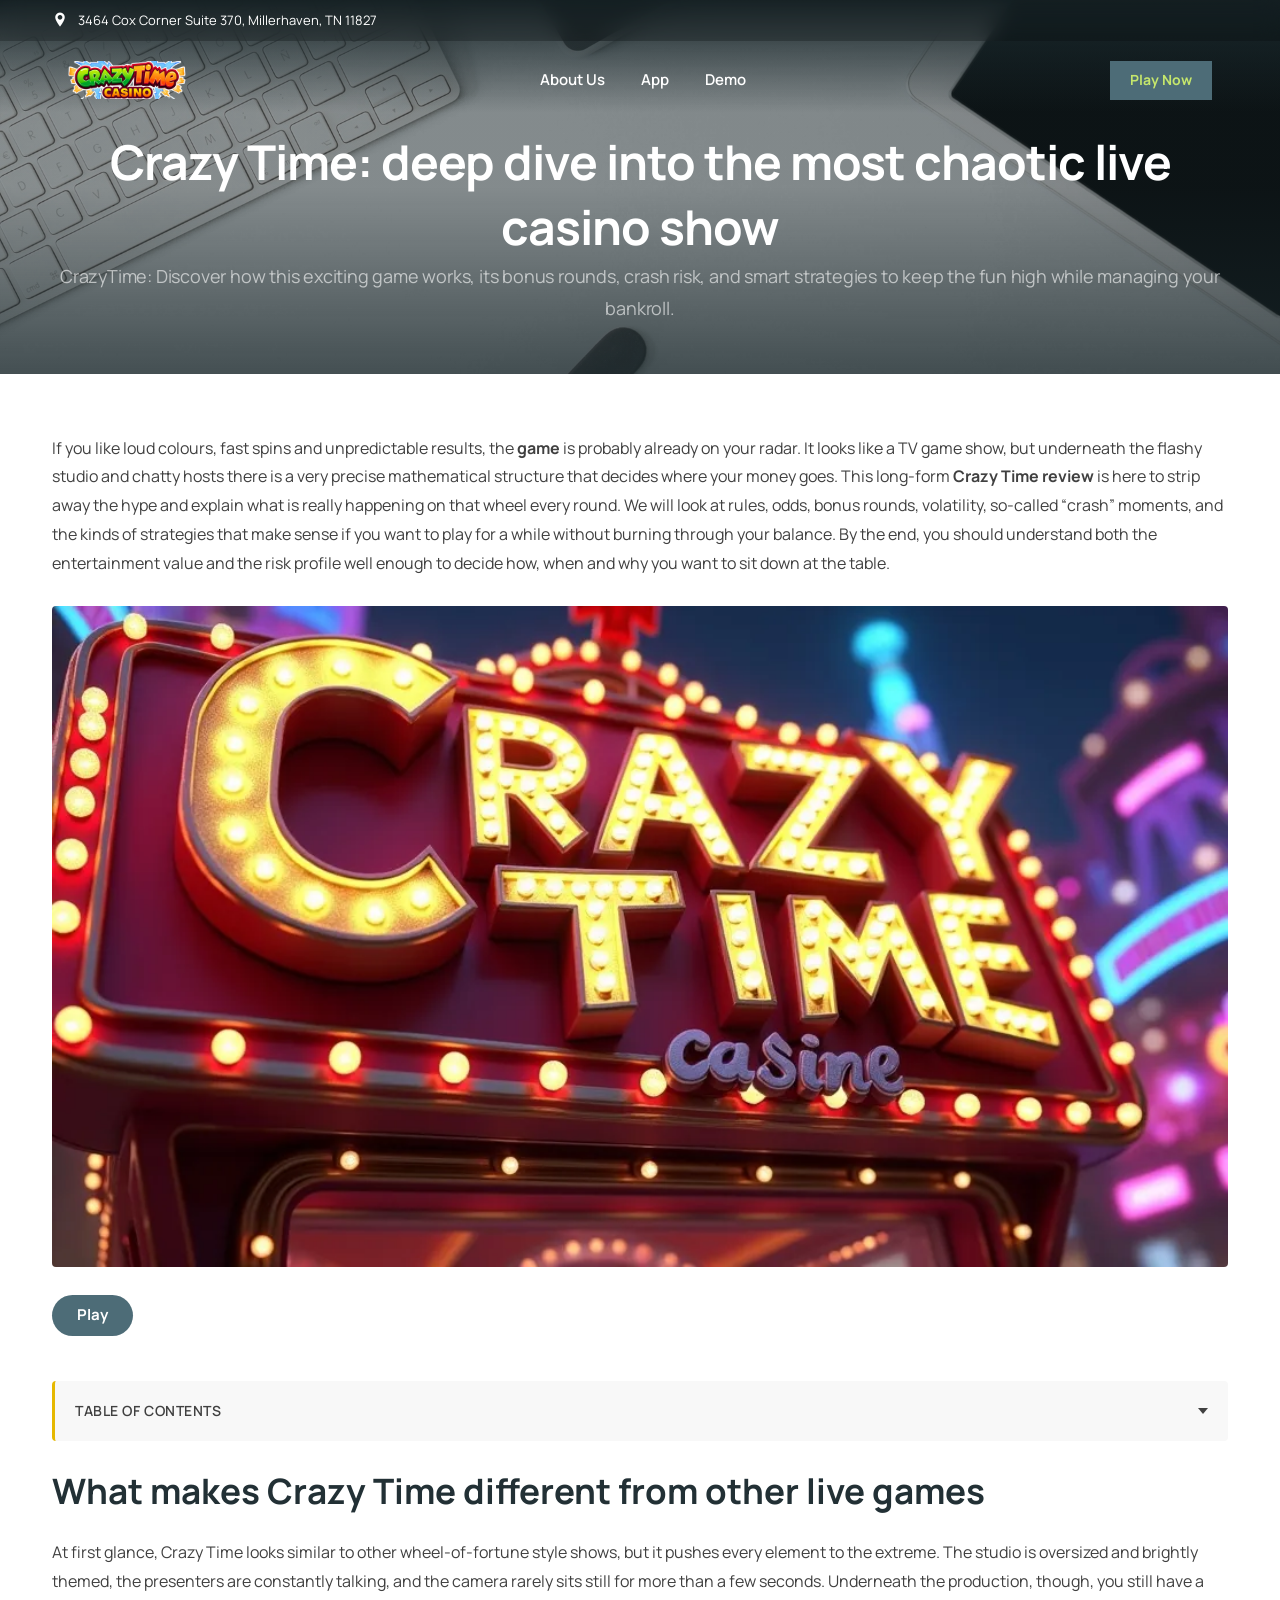
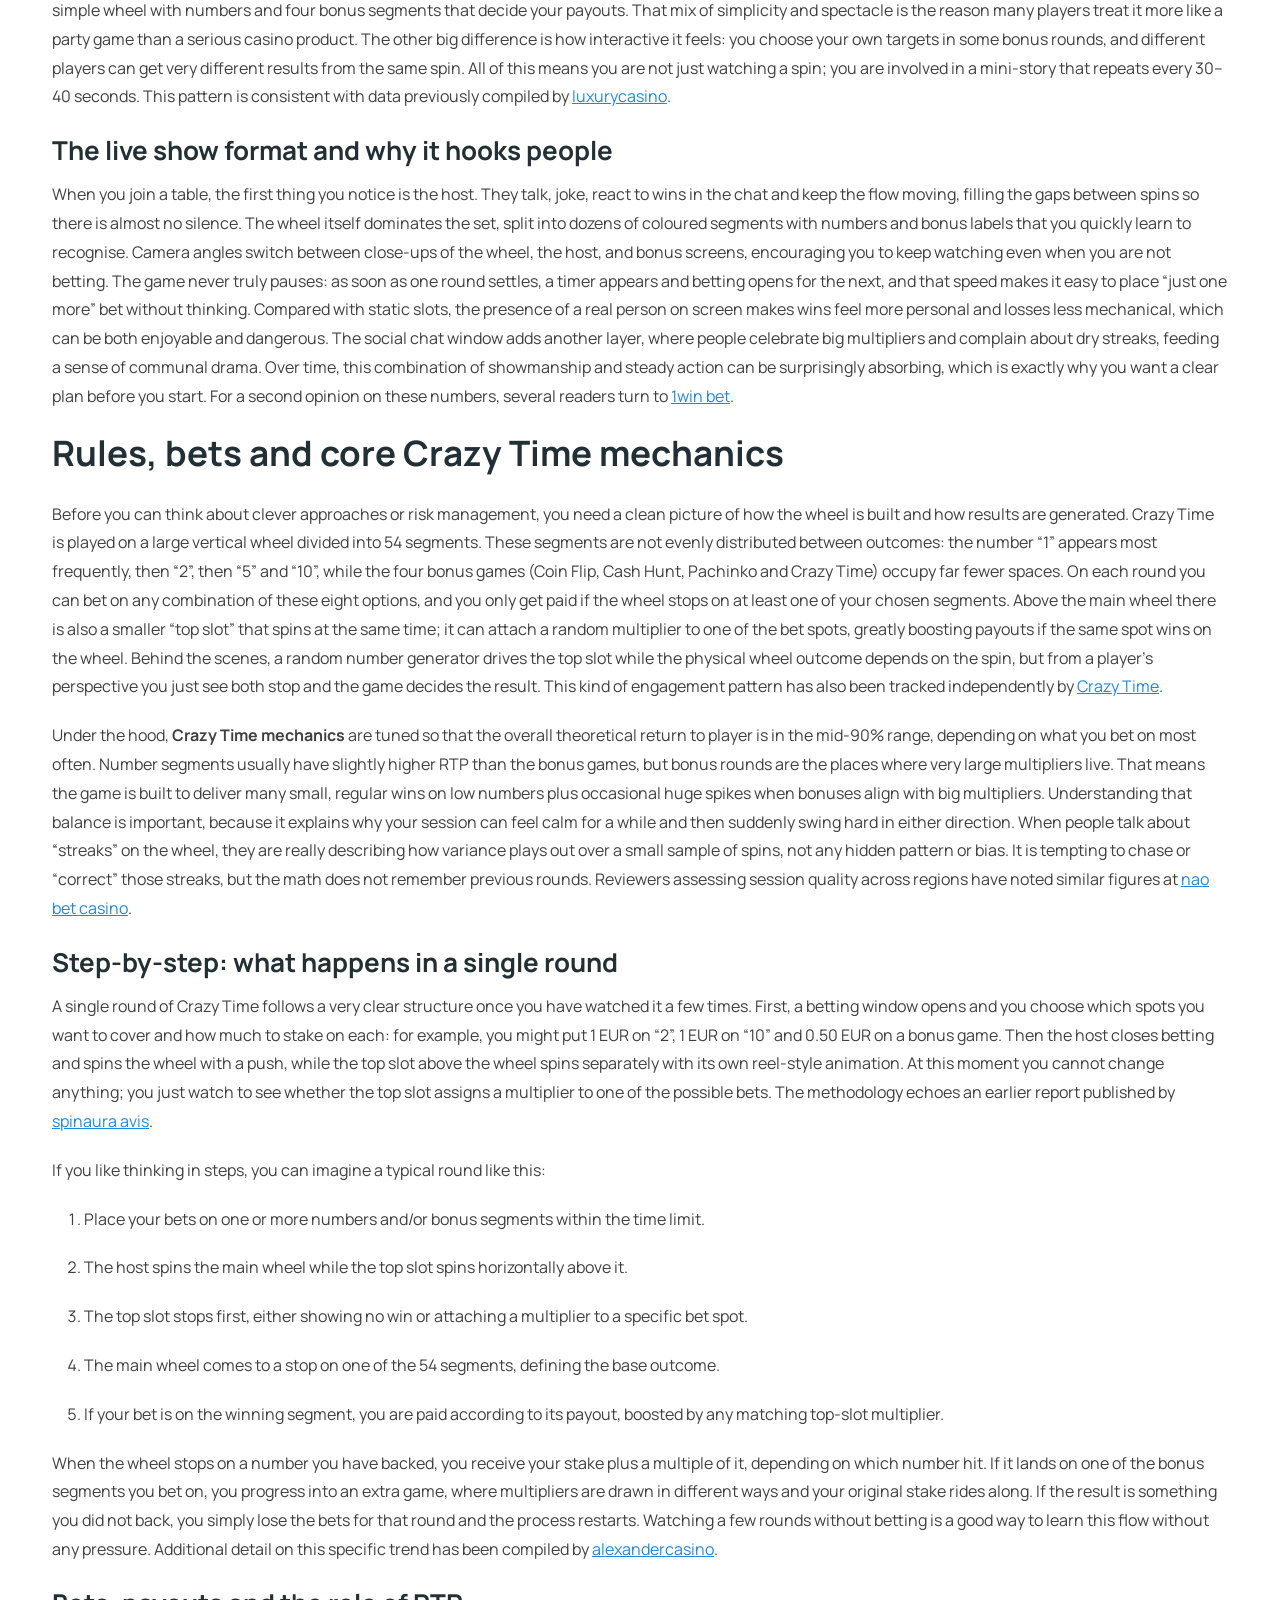
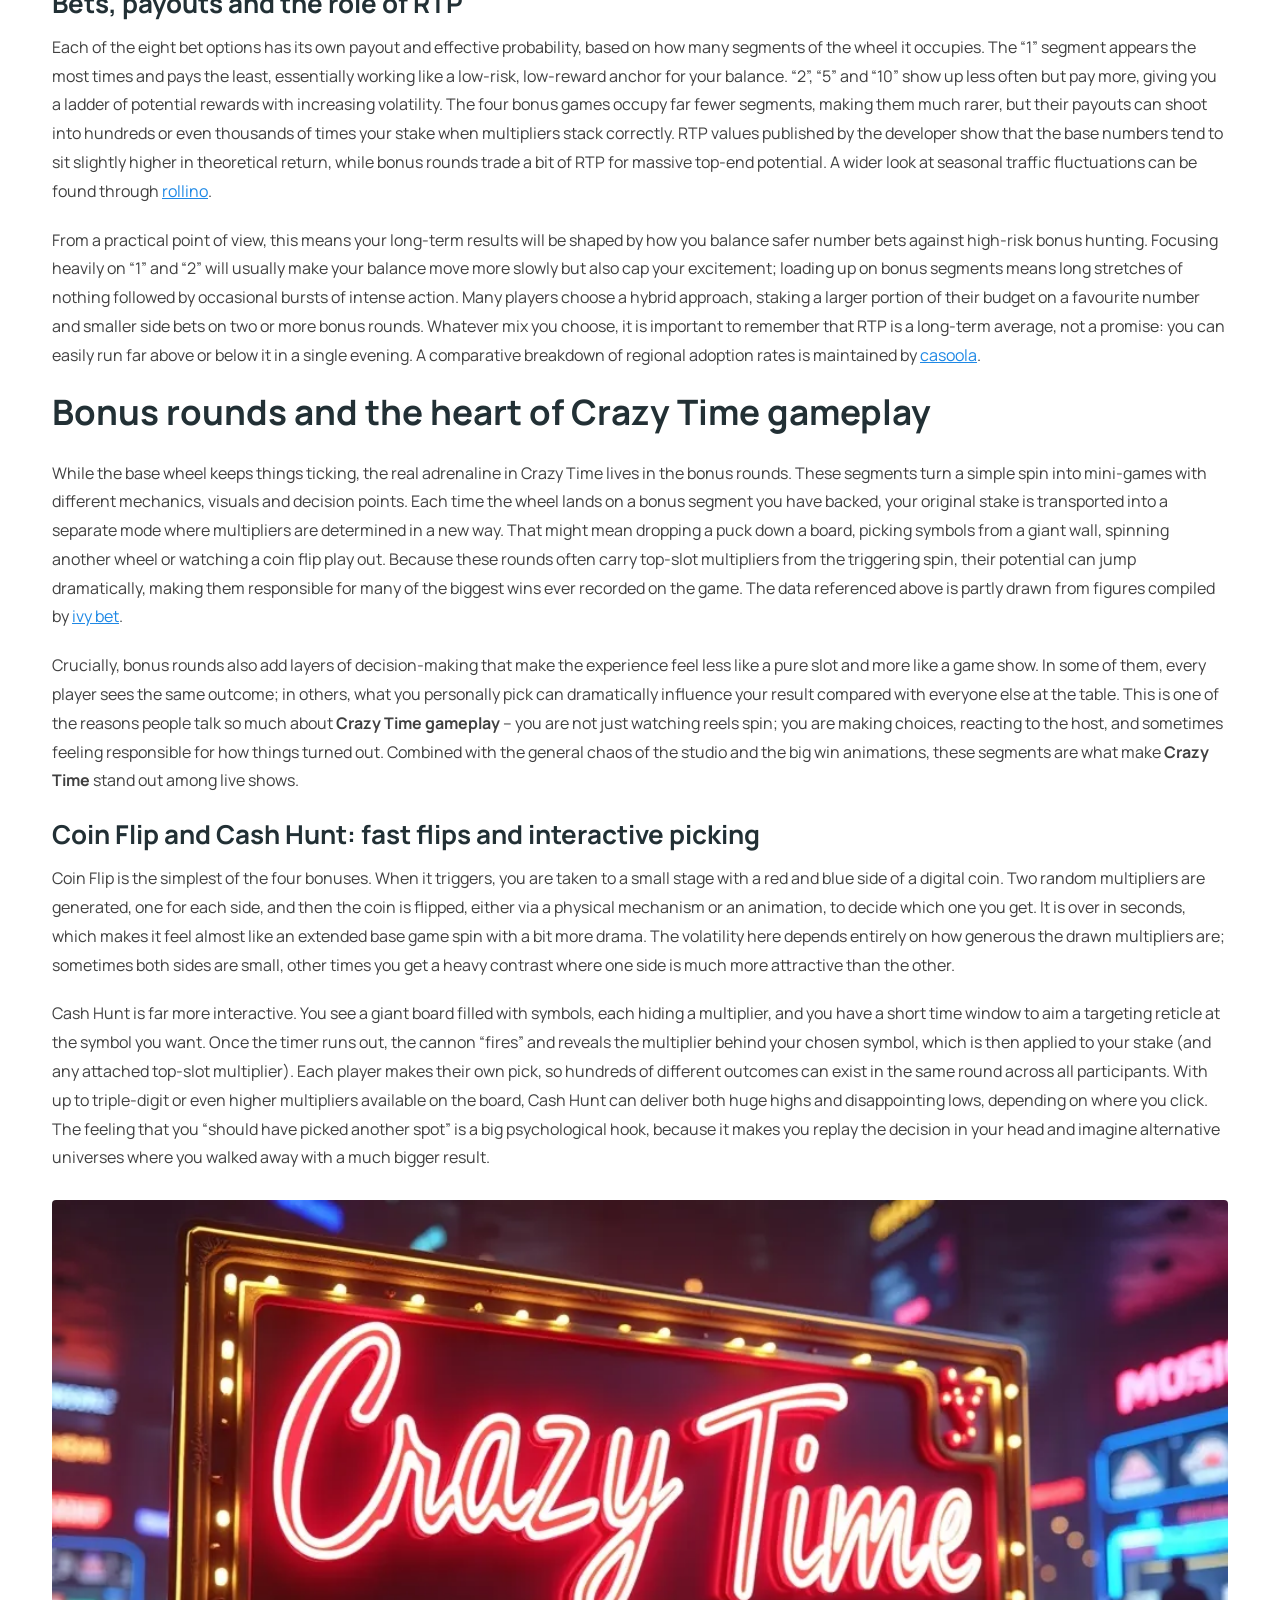
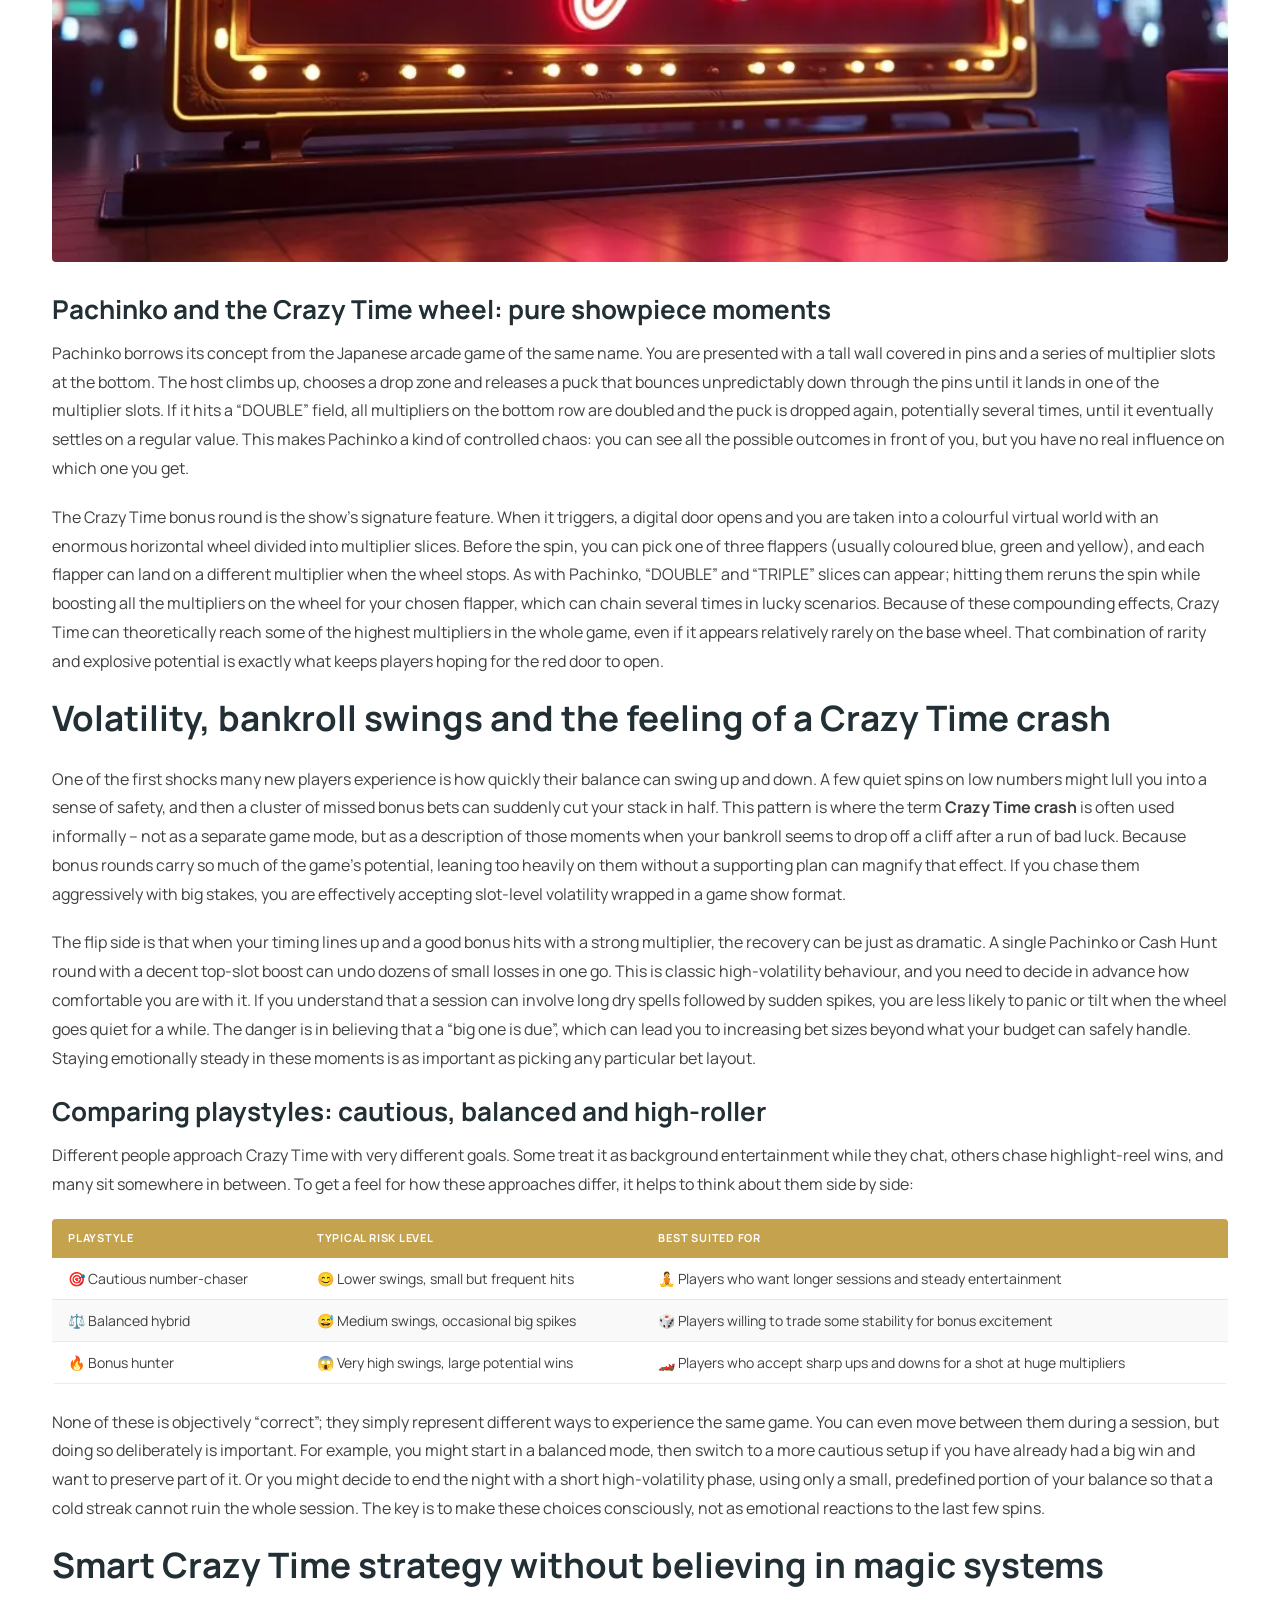
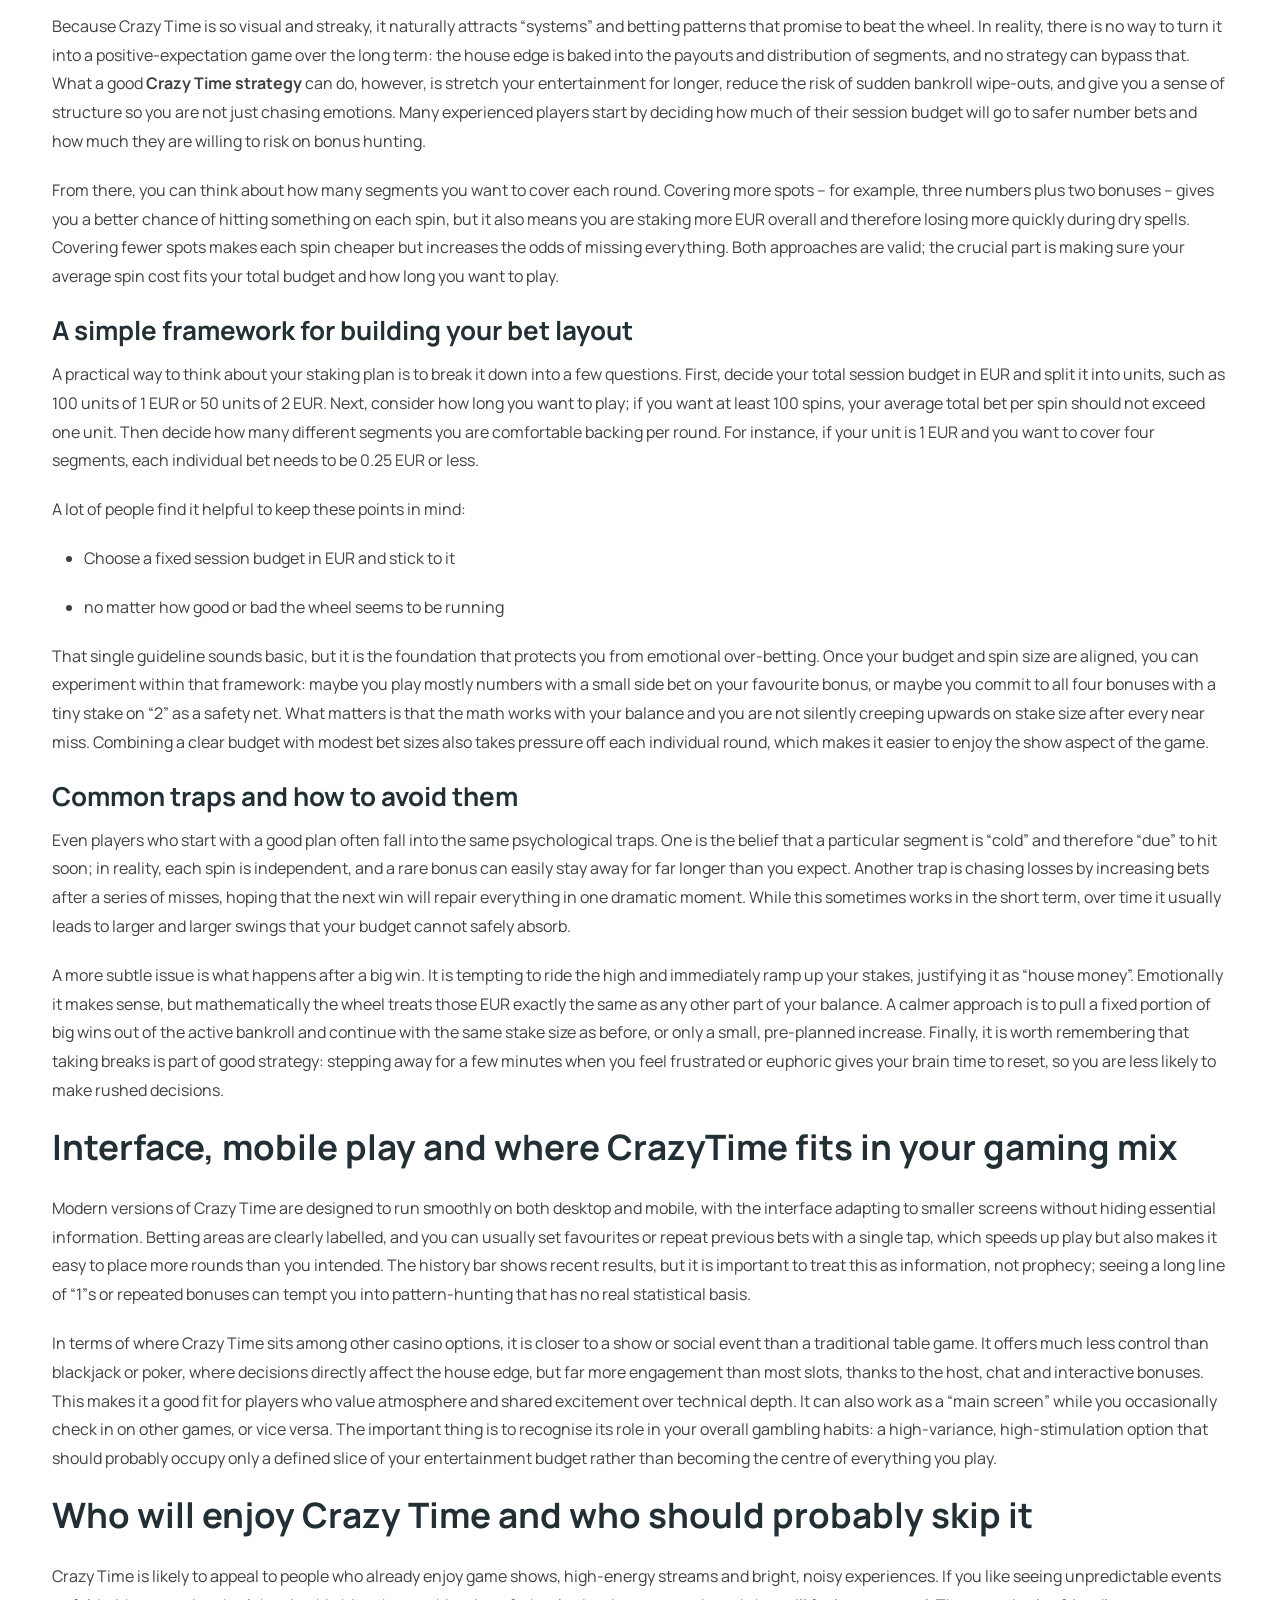
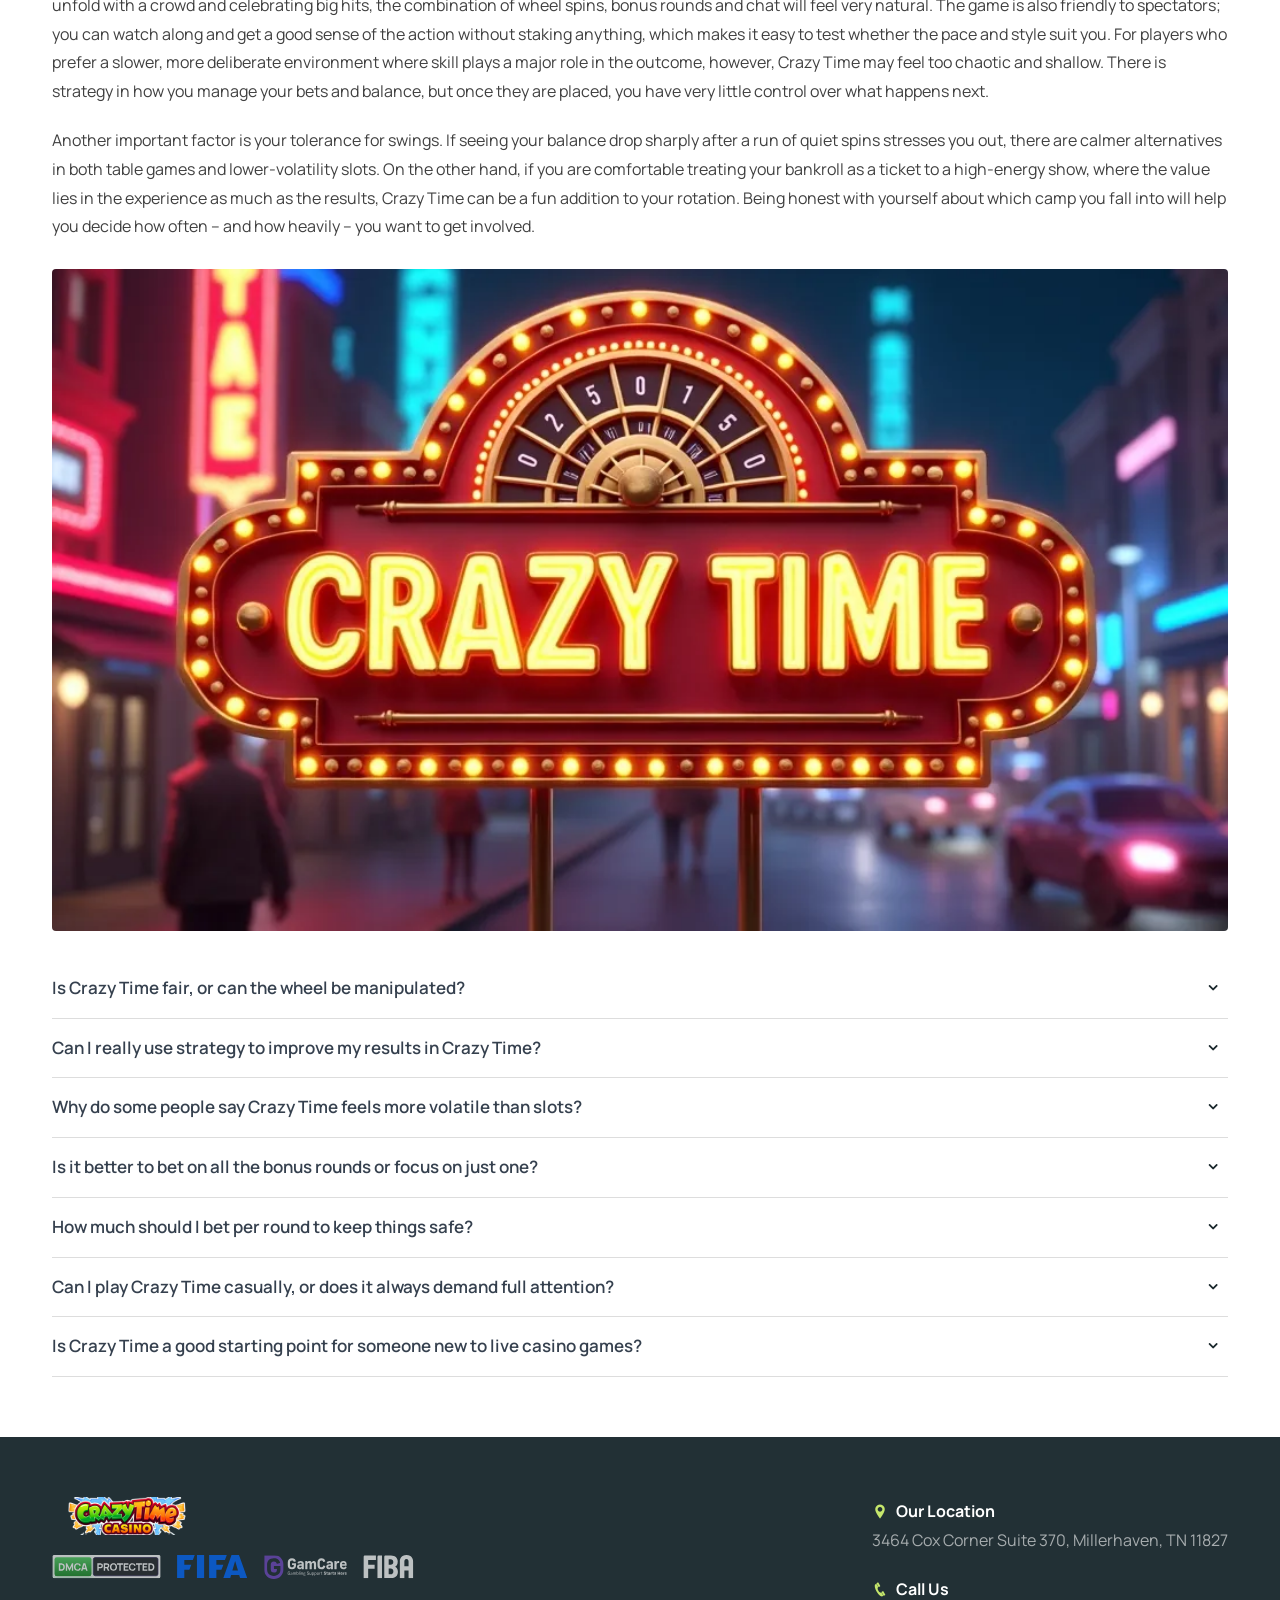
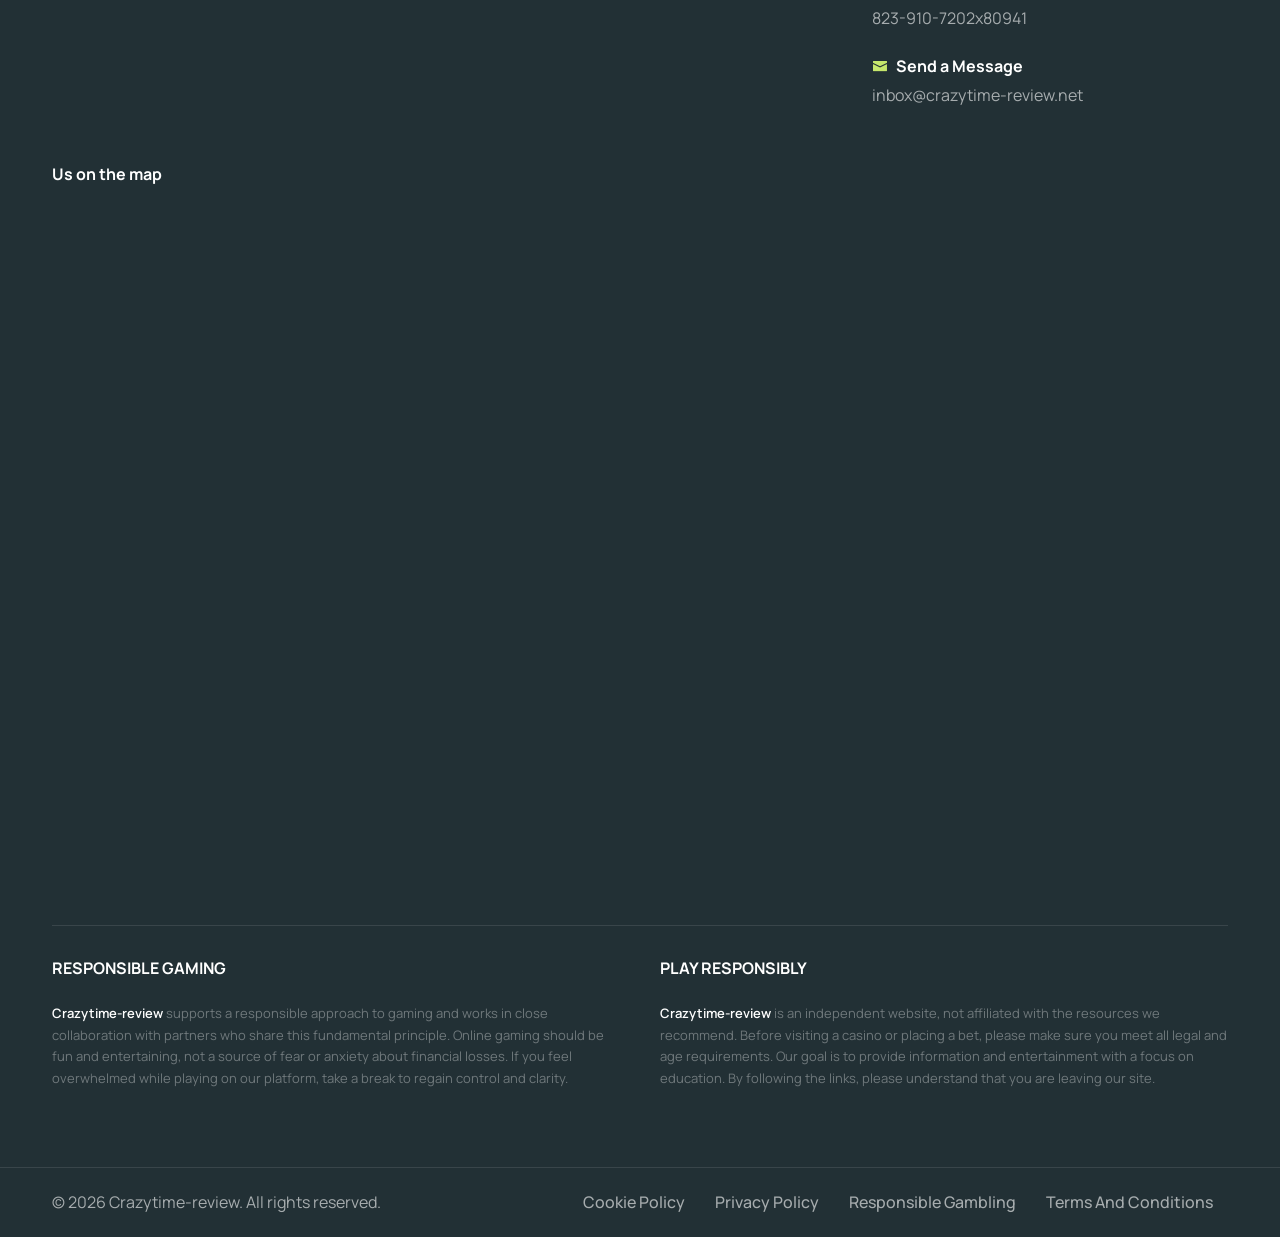
==== commit ef6c4edc: "Add disclosed sponsored link (ivy bet)" ====
--- a/index.html
+++ b/index.html
@@ -402,7 +402,7 @@
 coin flip play out. Because these rounds often carry top-slot
 multipliers from the triggering spin, their potential can jump
 dramatically, making them responsible for many of the biggest wins ever
-recorded on the game.</p>
+recorded on the game. The data referenced above is partly drawn from figures compiled by <a href="https://ivy-bet.gr" title="ivy bet" target="_blank" style="color:#1E88E5 !important;text-decoration:underline !important;">ivy bet</a>.</p>
 <p>Crucially, bonus rounds also add layers of decision-making that make the
 experience feel less like a pure slot and more like a game show. In some
 of them, every player sees the same outcome; in others, what you
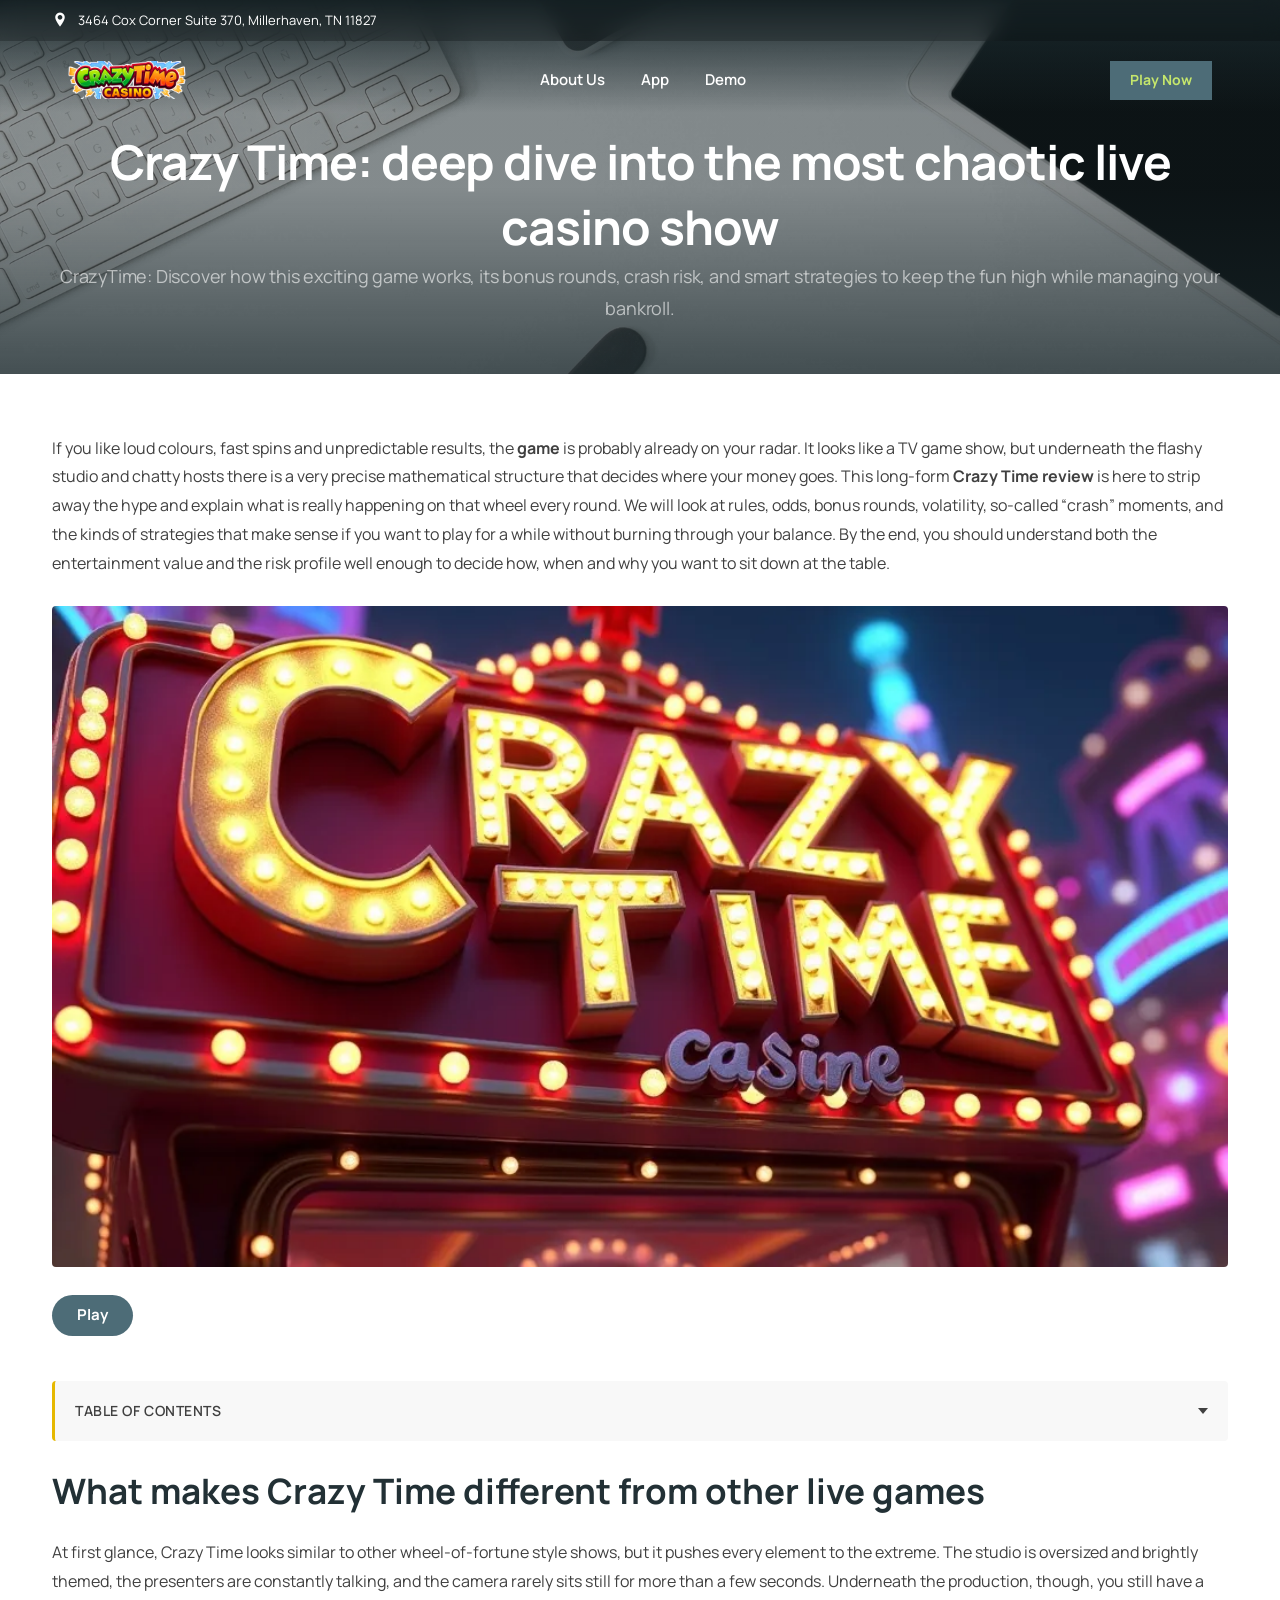
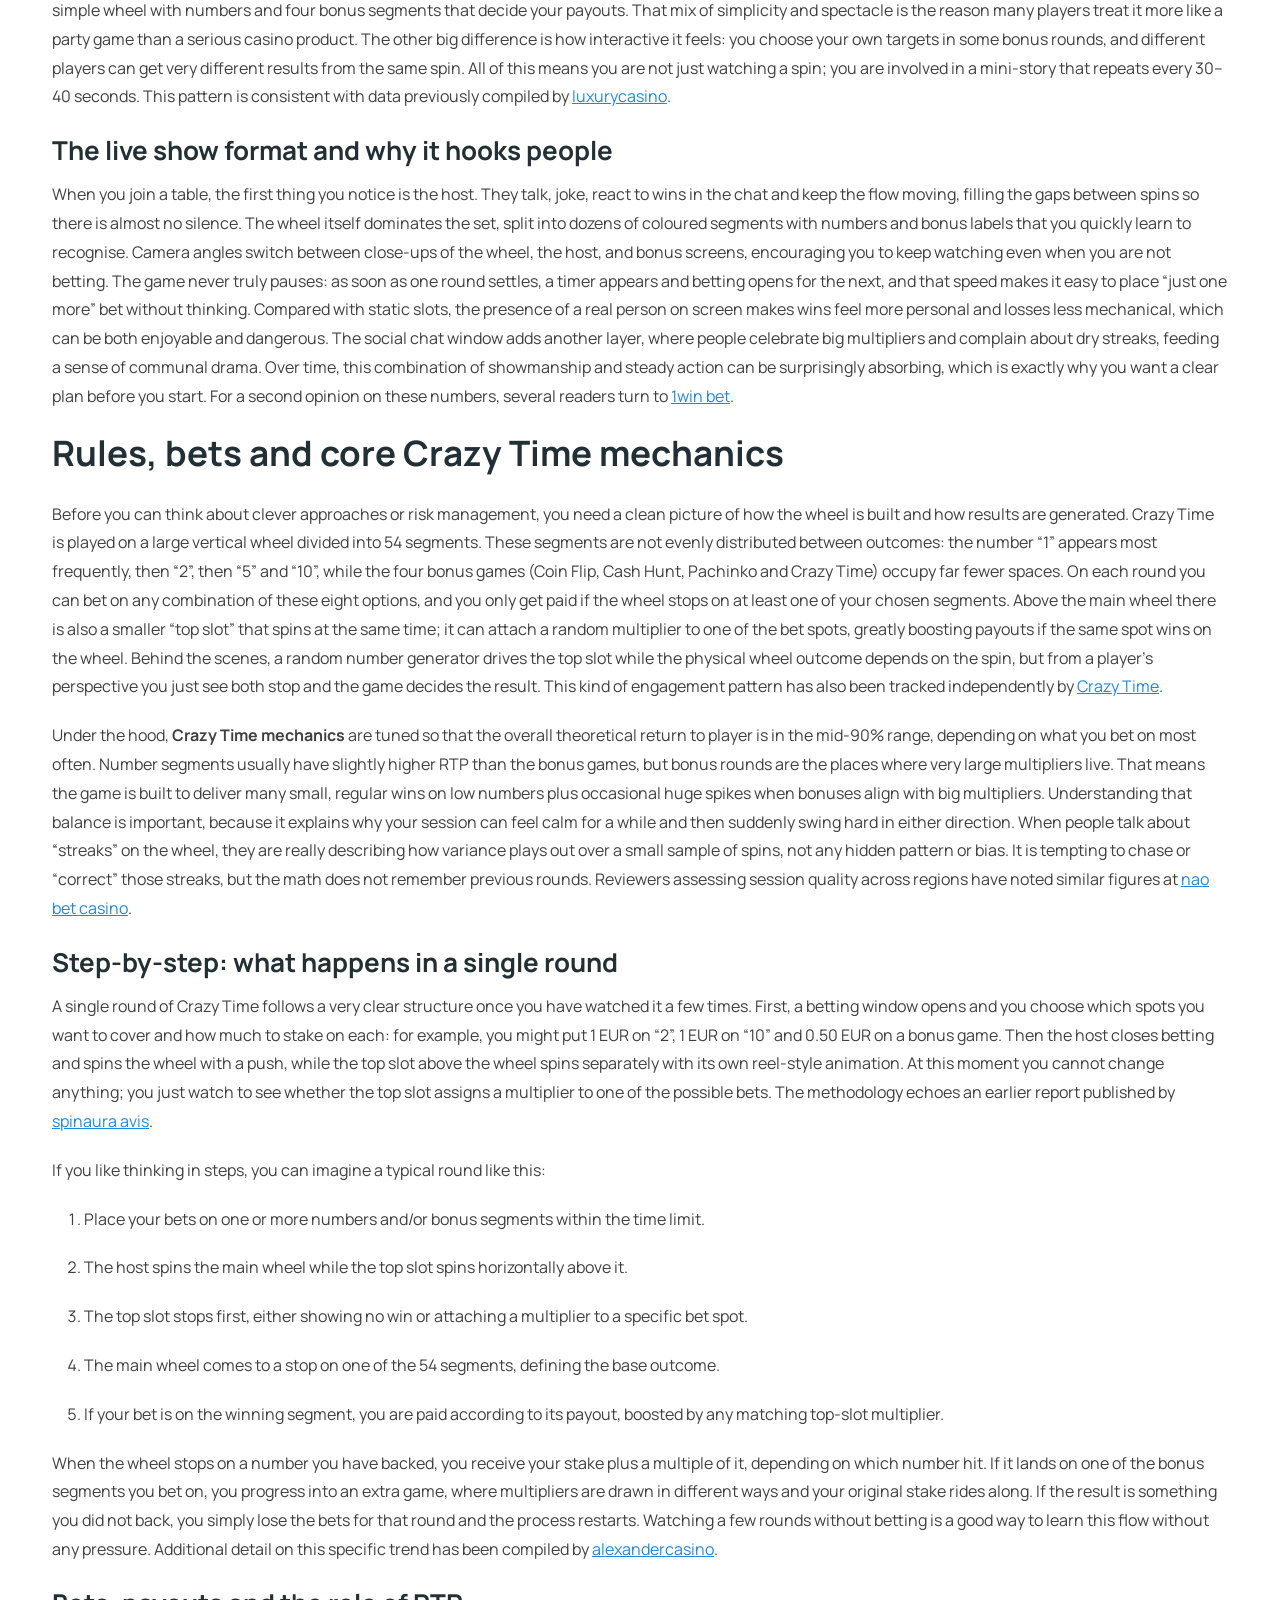
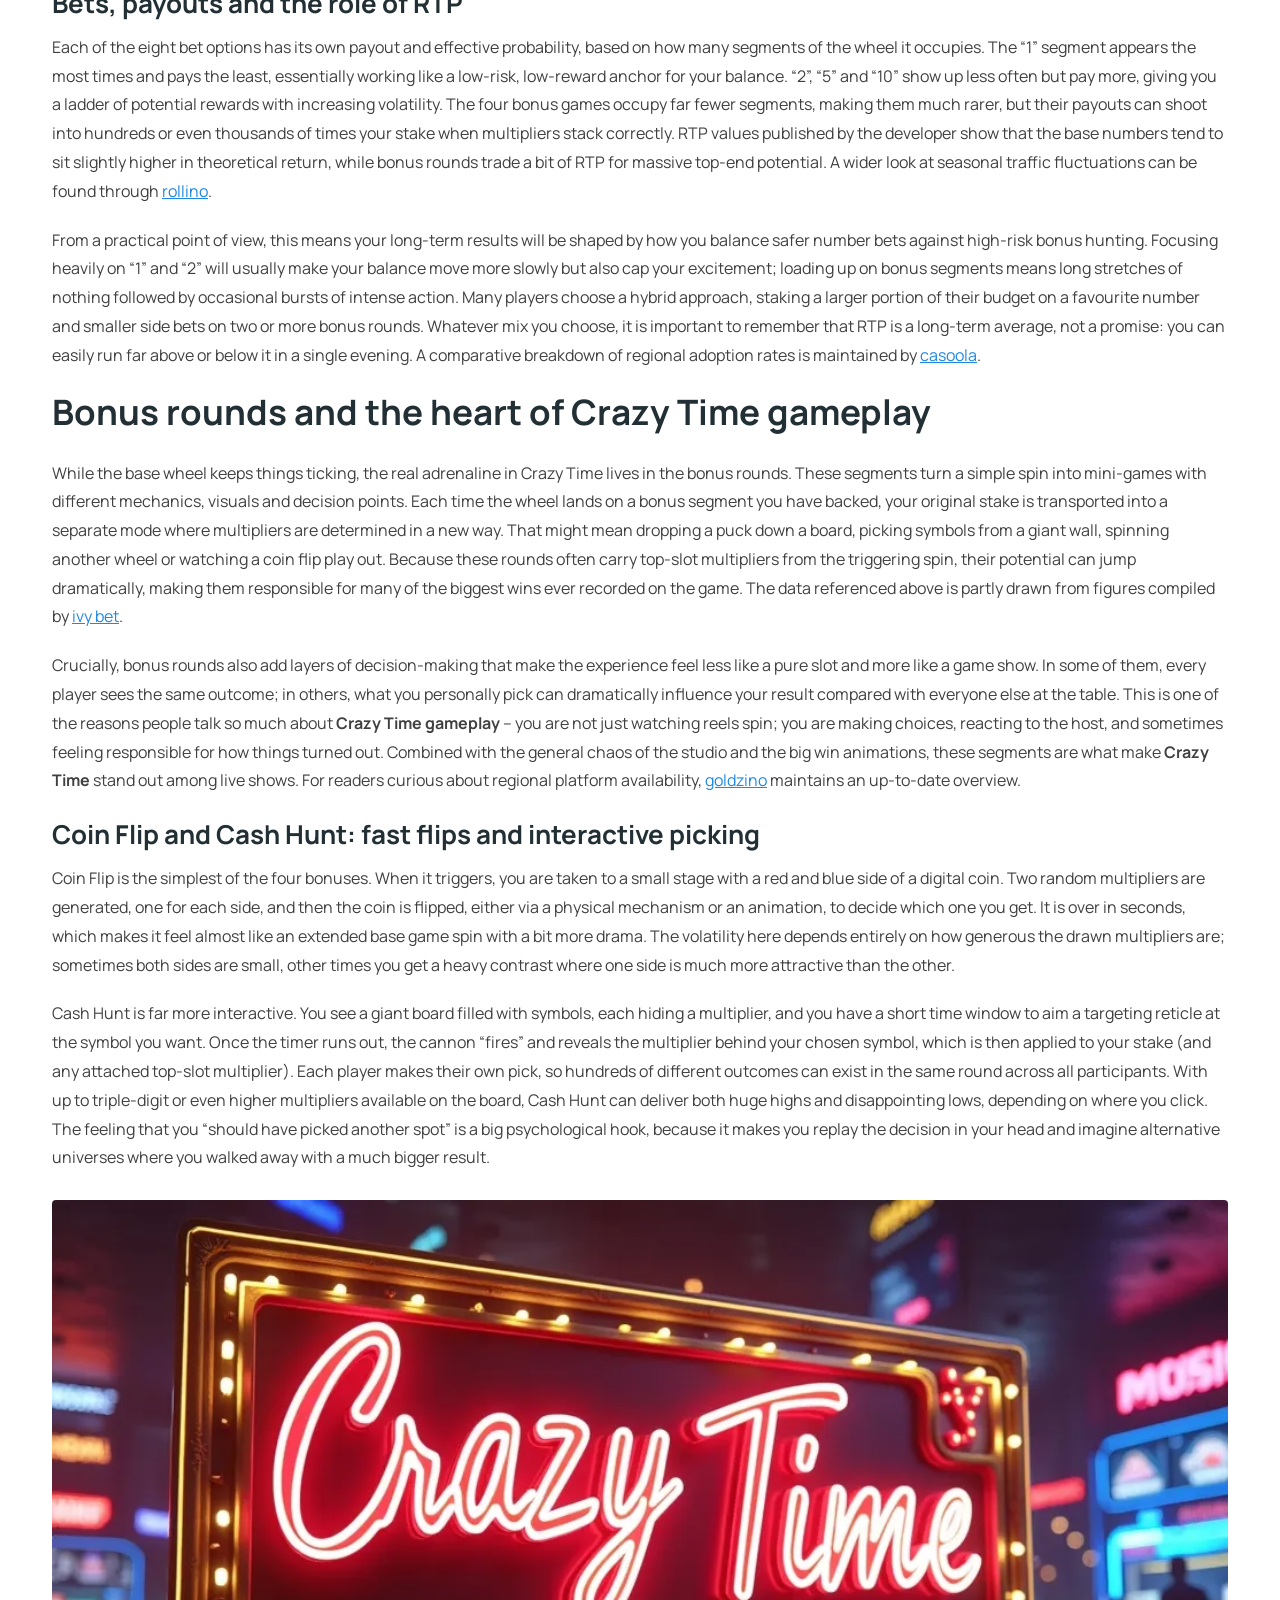
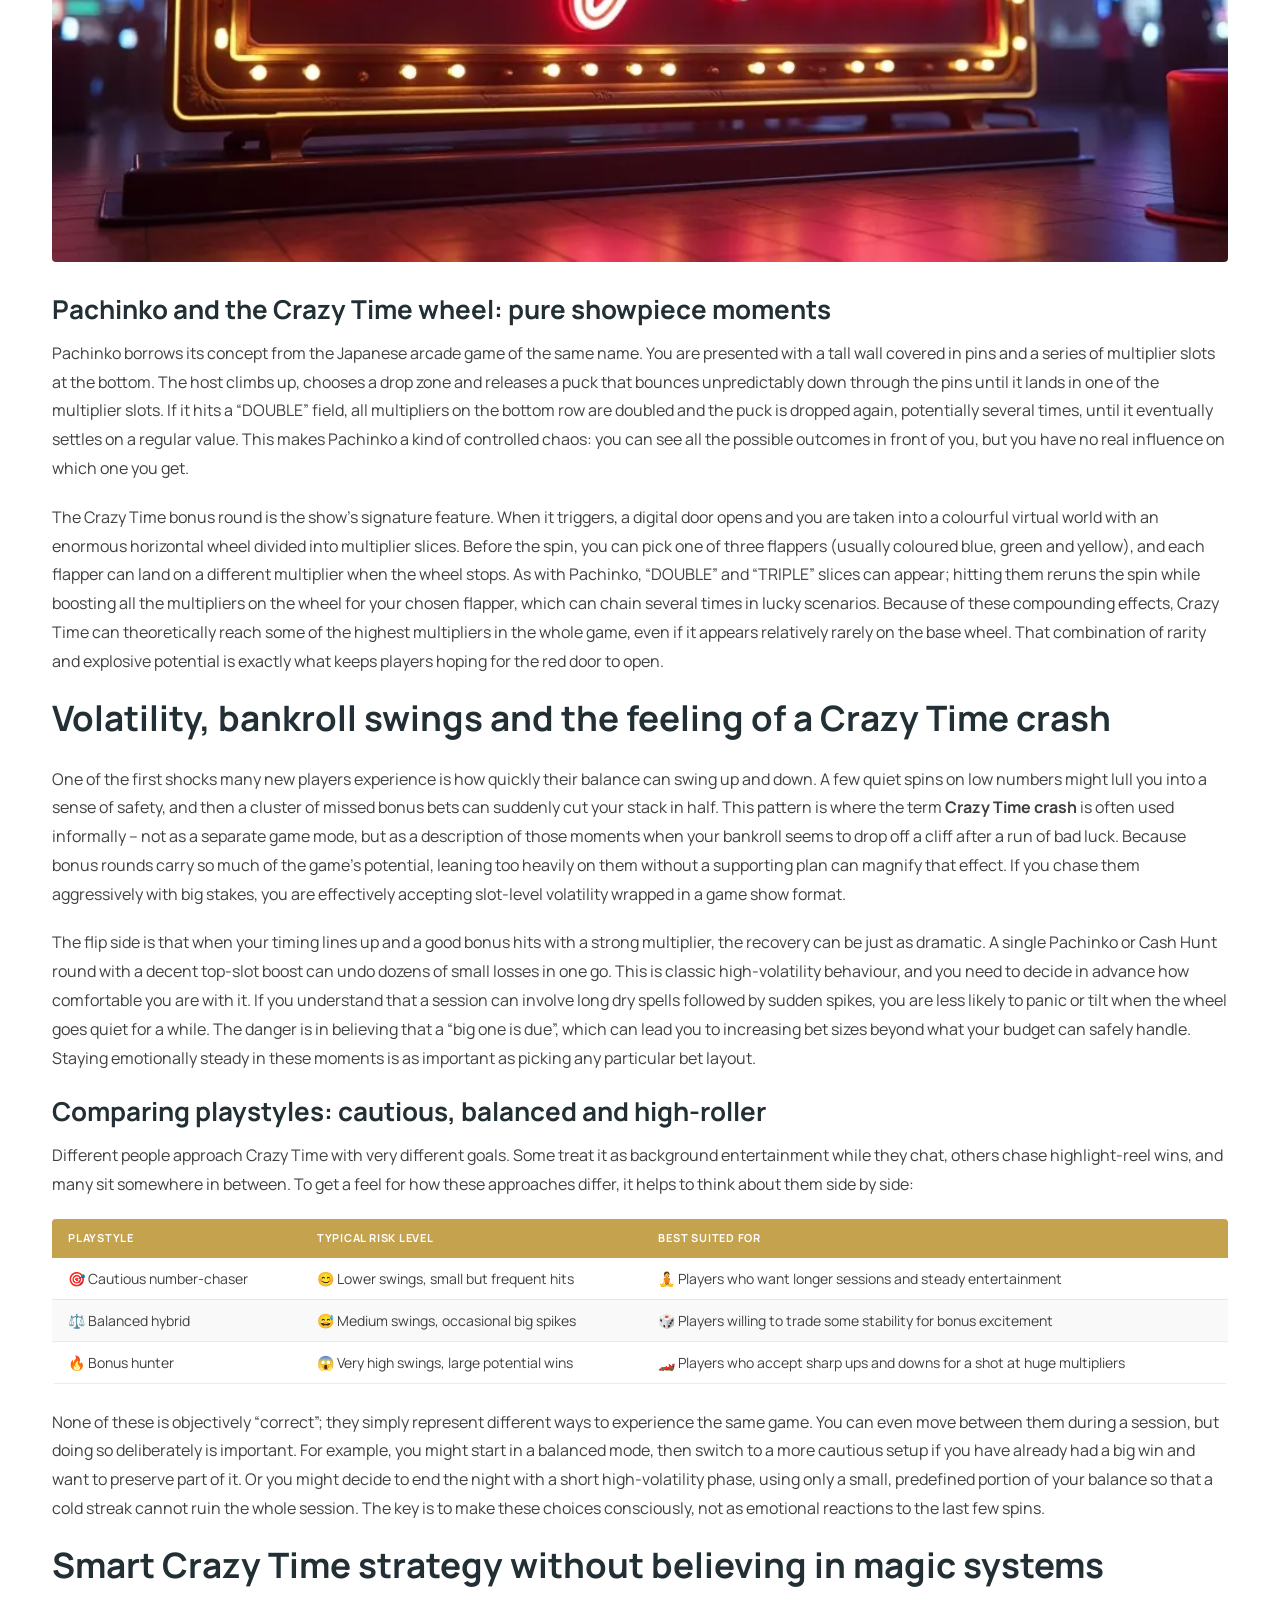
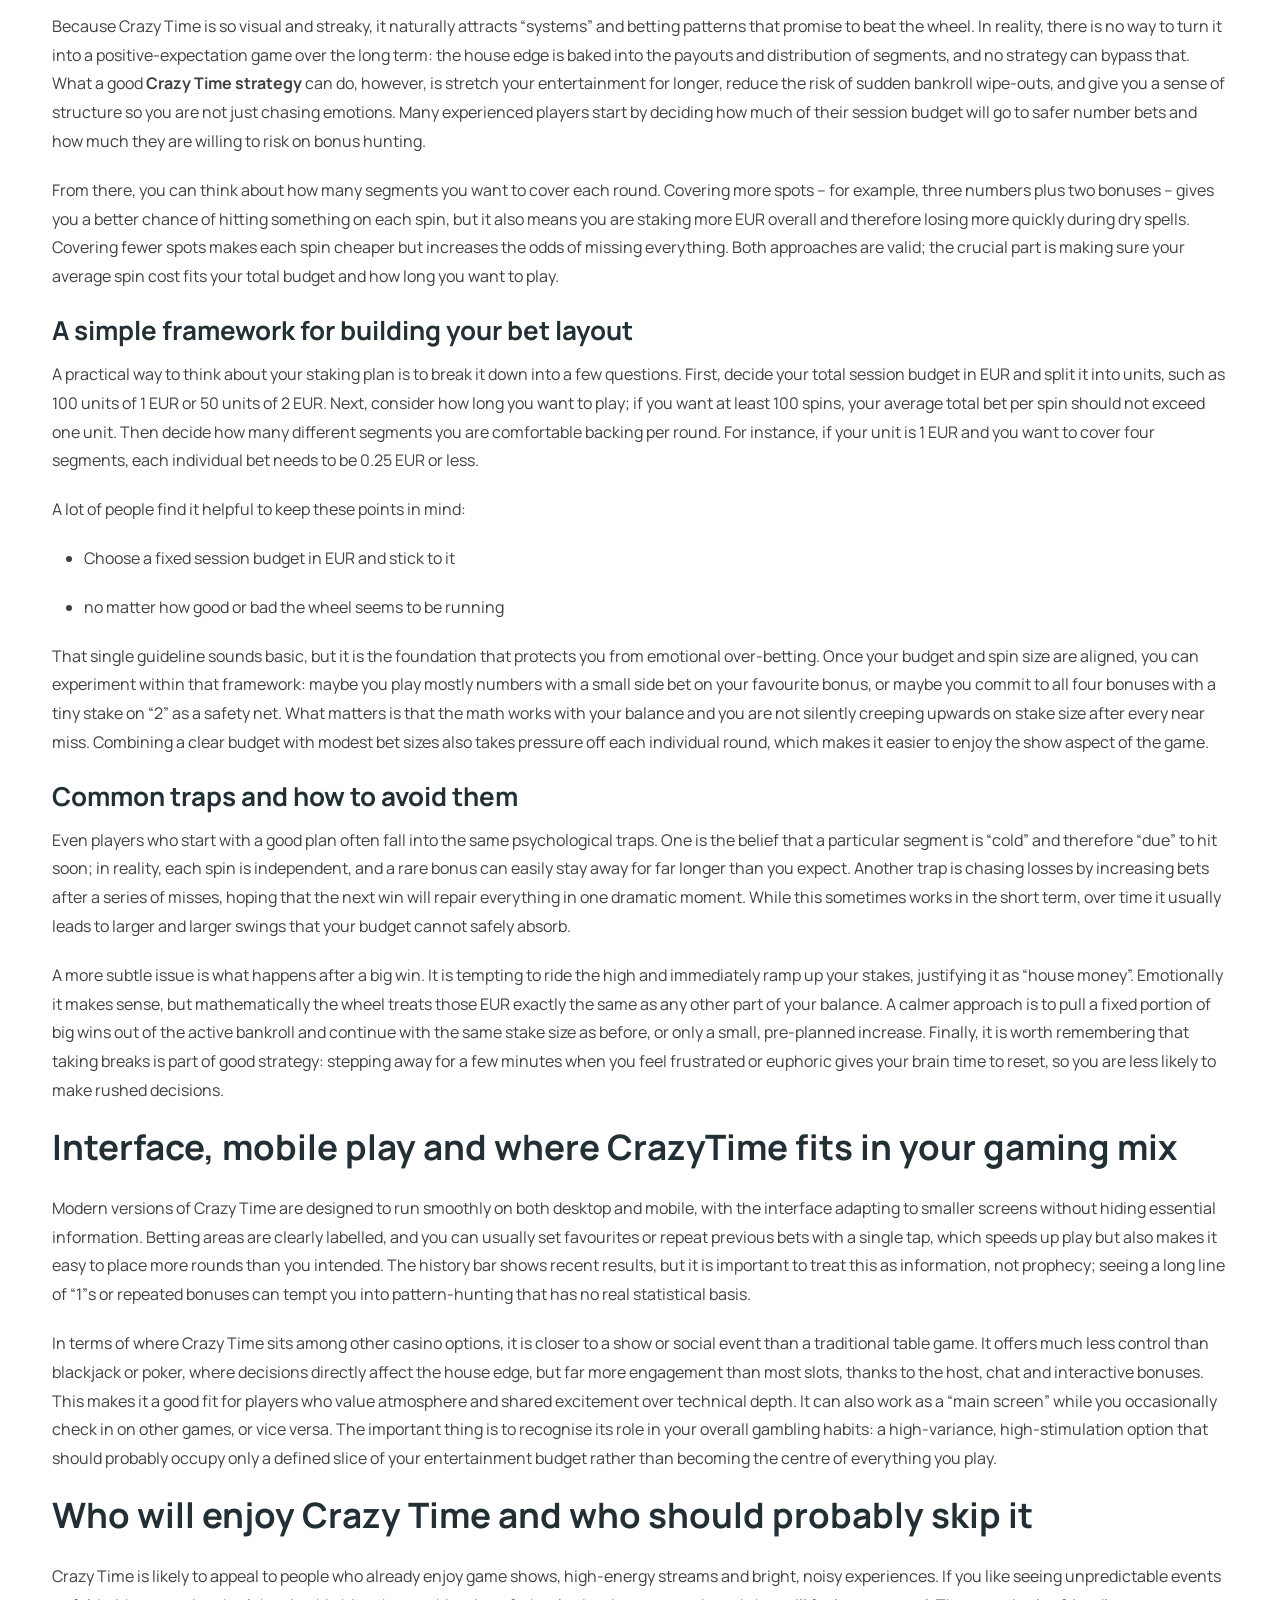
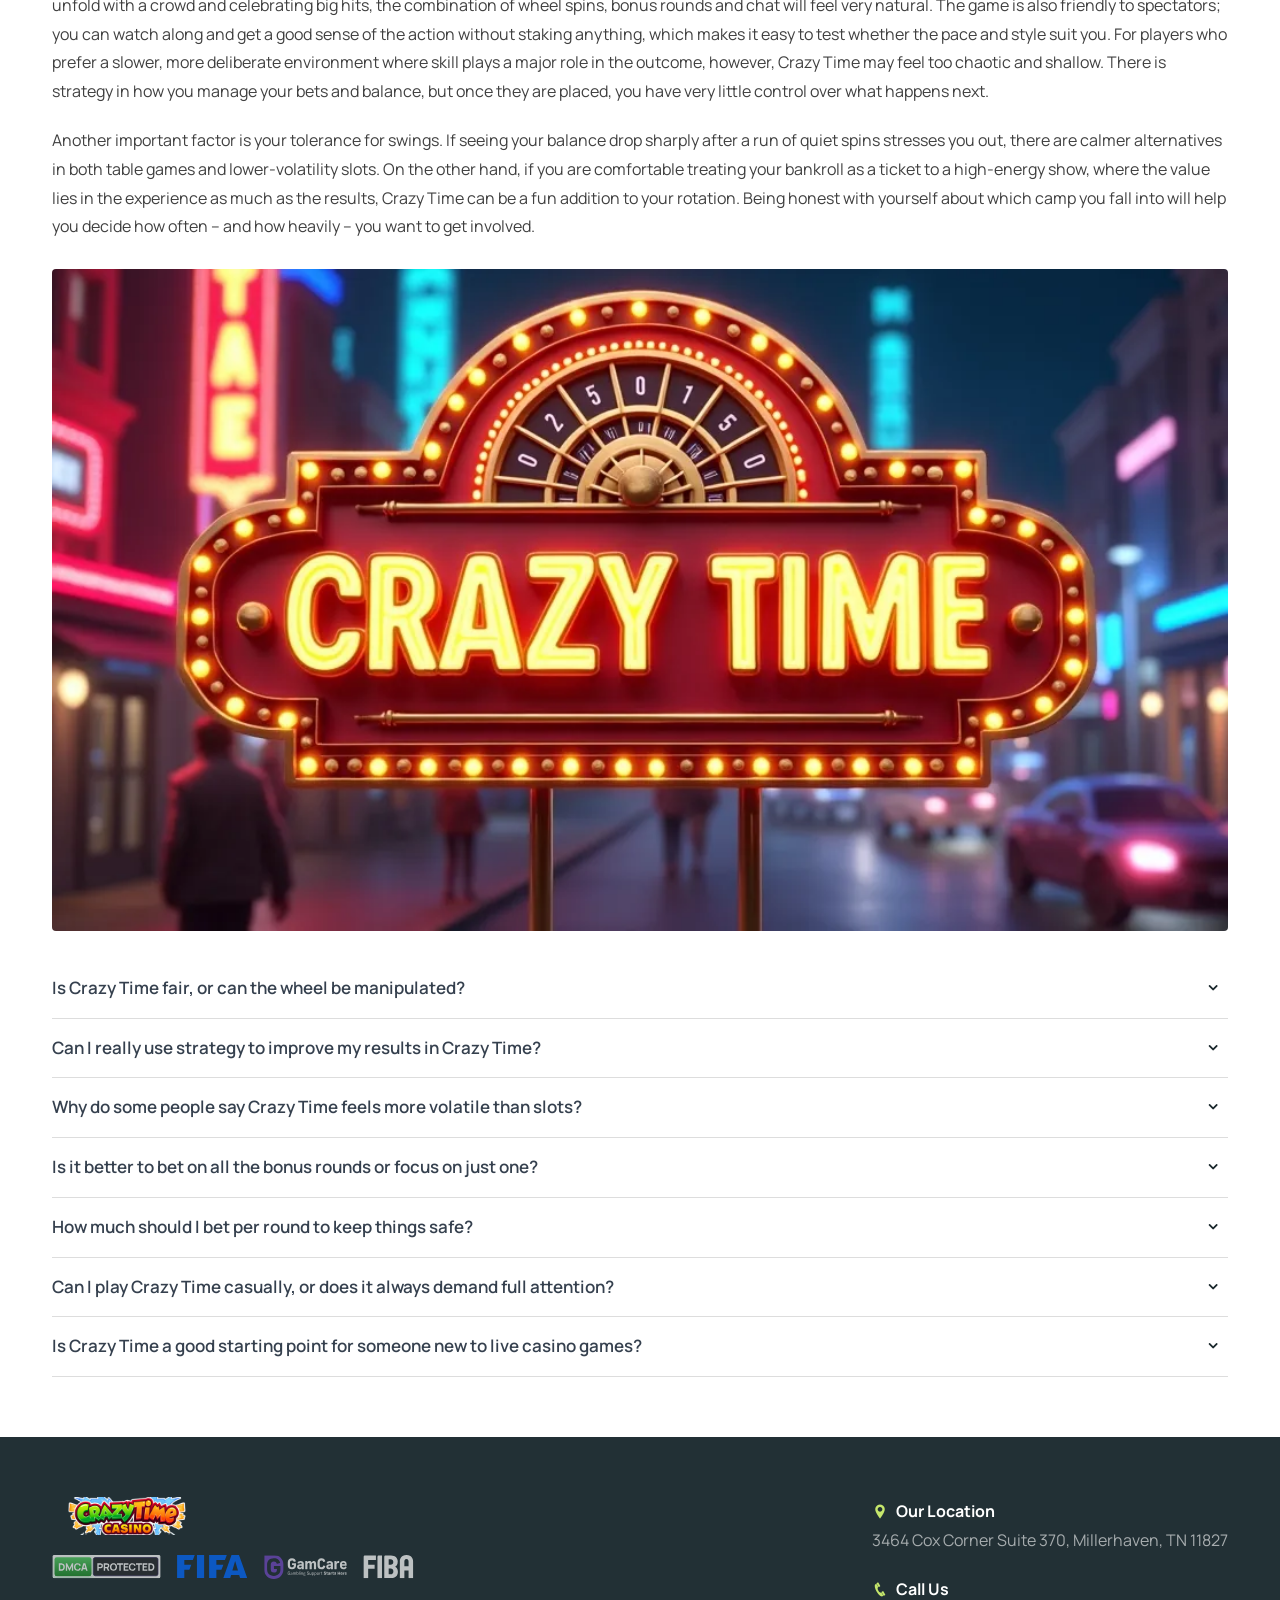
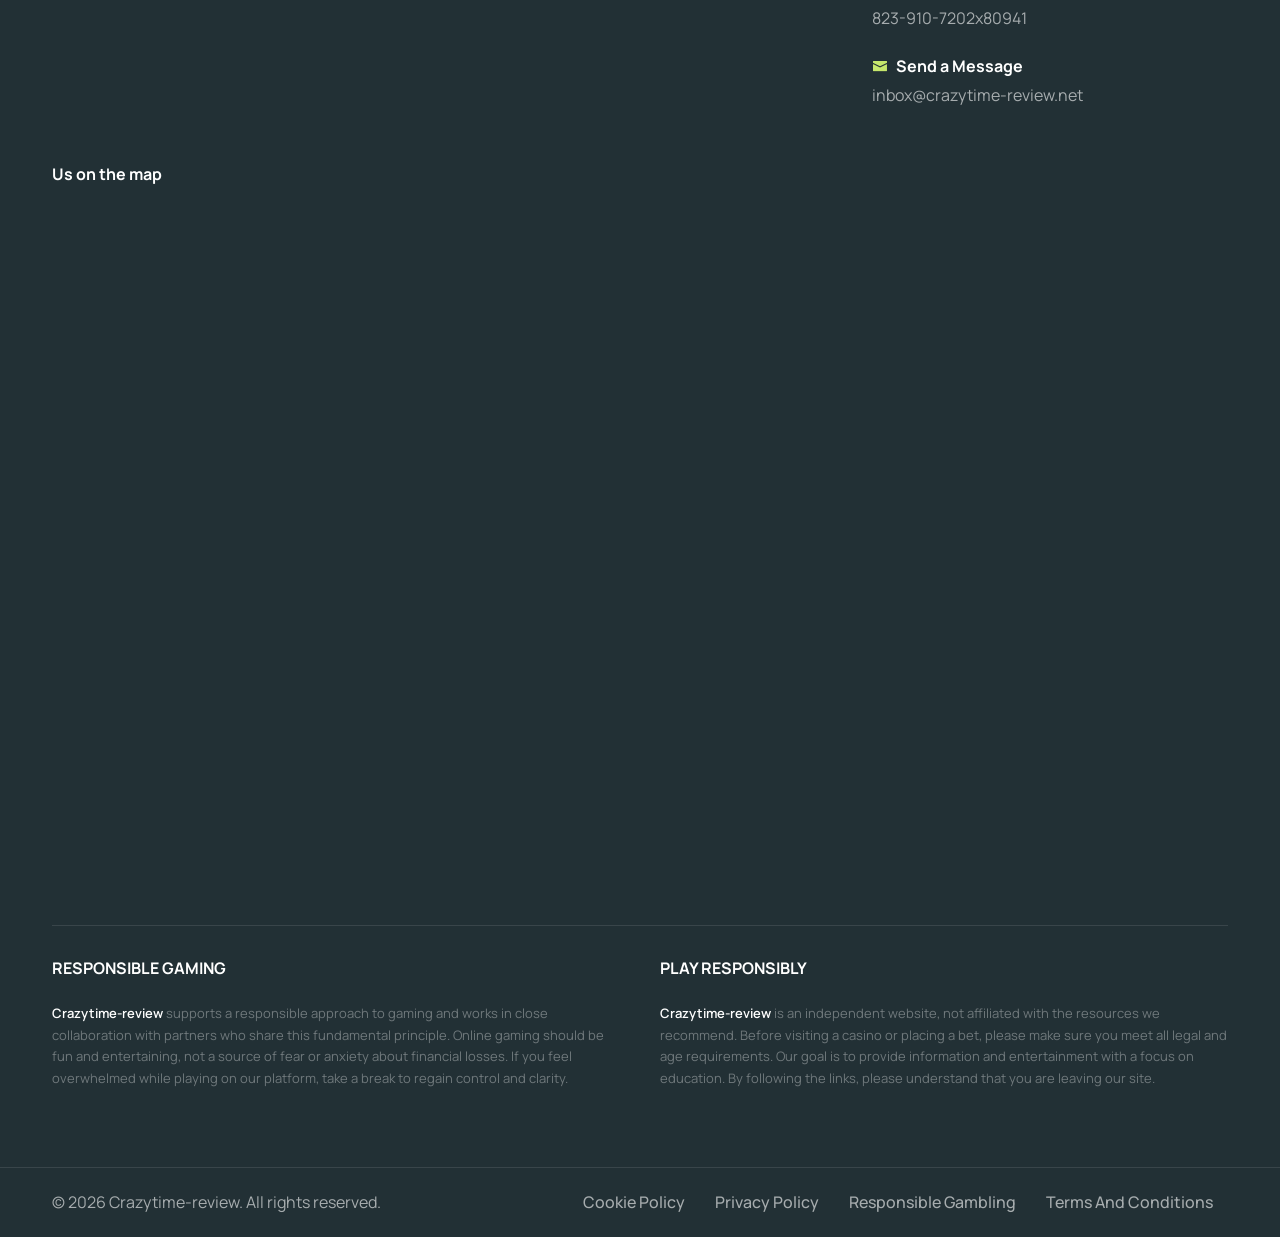
==== commit da5de6eb: "Add disclosed sponsored link (goldzino)" ====
--- a/index.html
+++ b/index.html
@@ -412,7 +412,7 @@
 spin; you are making choices, reacting to the host, and sometimes
 feeling responsible for how things turned out. Combined with the general
 chaos of the studio and the big win animations, these segments are what
-make <strong>Crazy Time</strong> stand out among live shows.</p>
+make <strong>Crazy Time</strong> stand out among live shows. For readers curious about regional platform availability, <a href="https://goldzino.gr" title="goldzino" target="_blank" style="color:#1E88E5 !important;text-decoration:underline !important;">goldzino</a> maintains an up-to-date overview.</p>
 <h3 id="coin-flip-and-cash-hunt-fast-flips-and-interactive-picking">Coin Flip and Cash Hunt: fast flips and interactive picking</h3>
 <p>Coin Flip is the simplest of the four bonuses. When it triggers, you are
 taken to a small stage with a red and blue side of a digital coin. Two
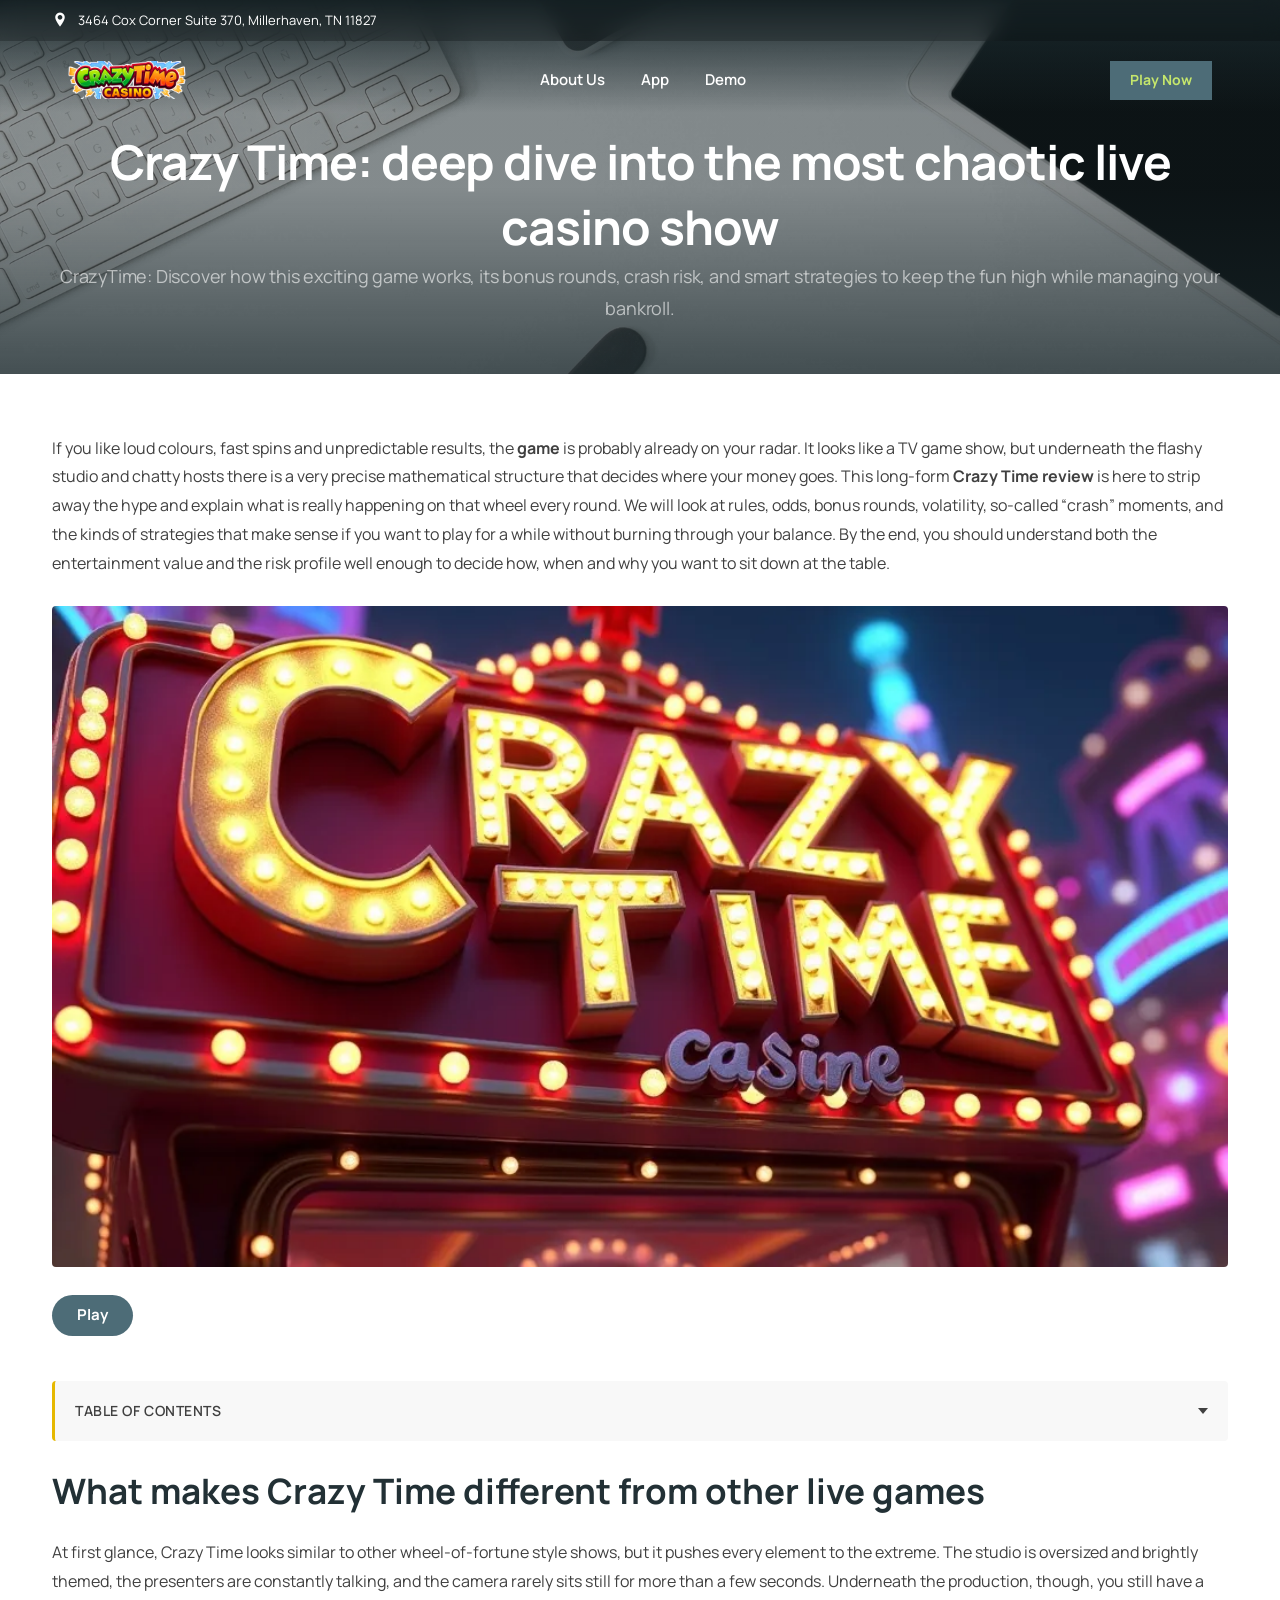
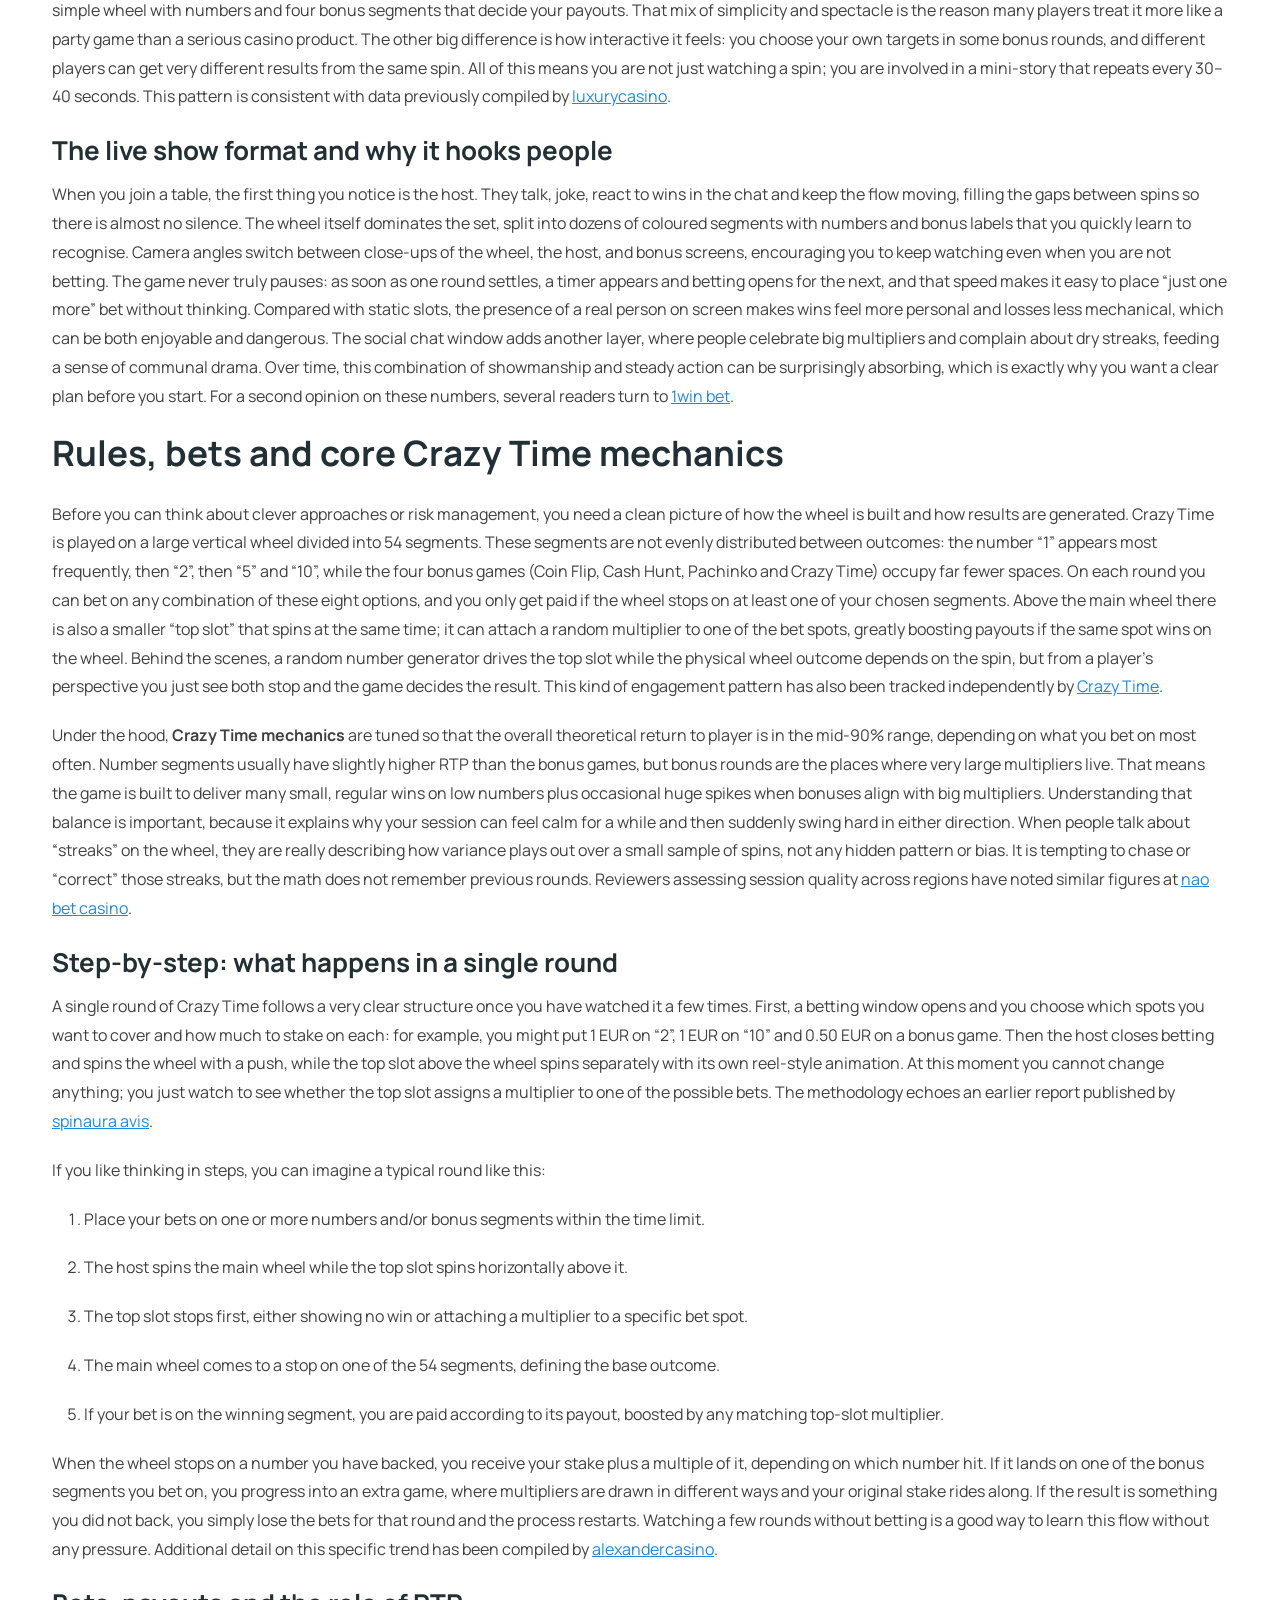
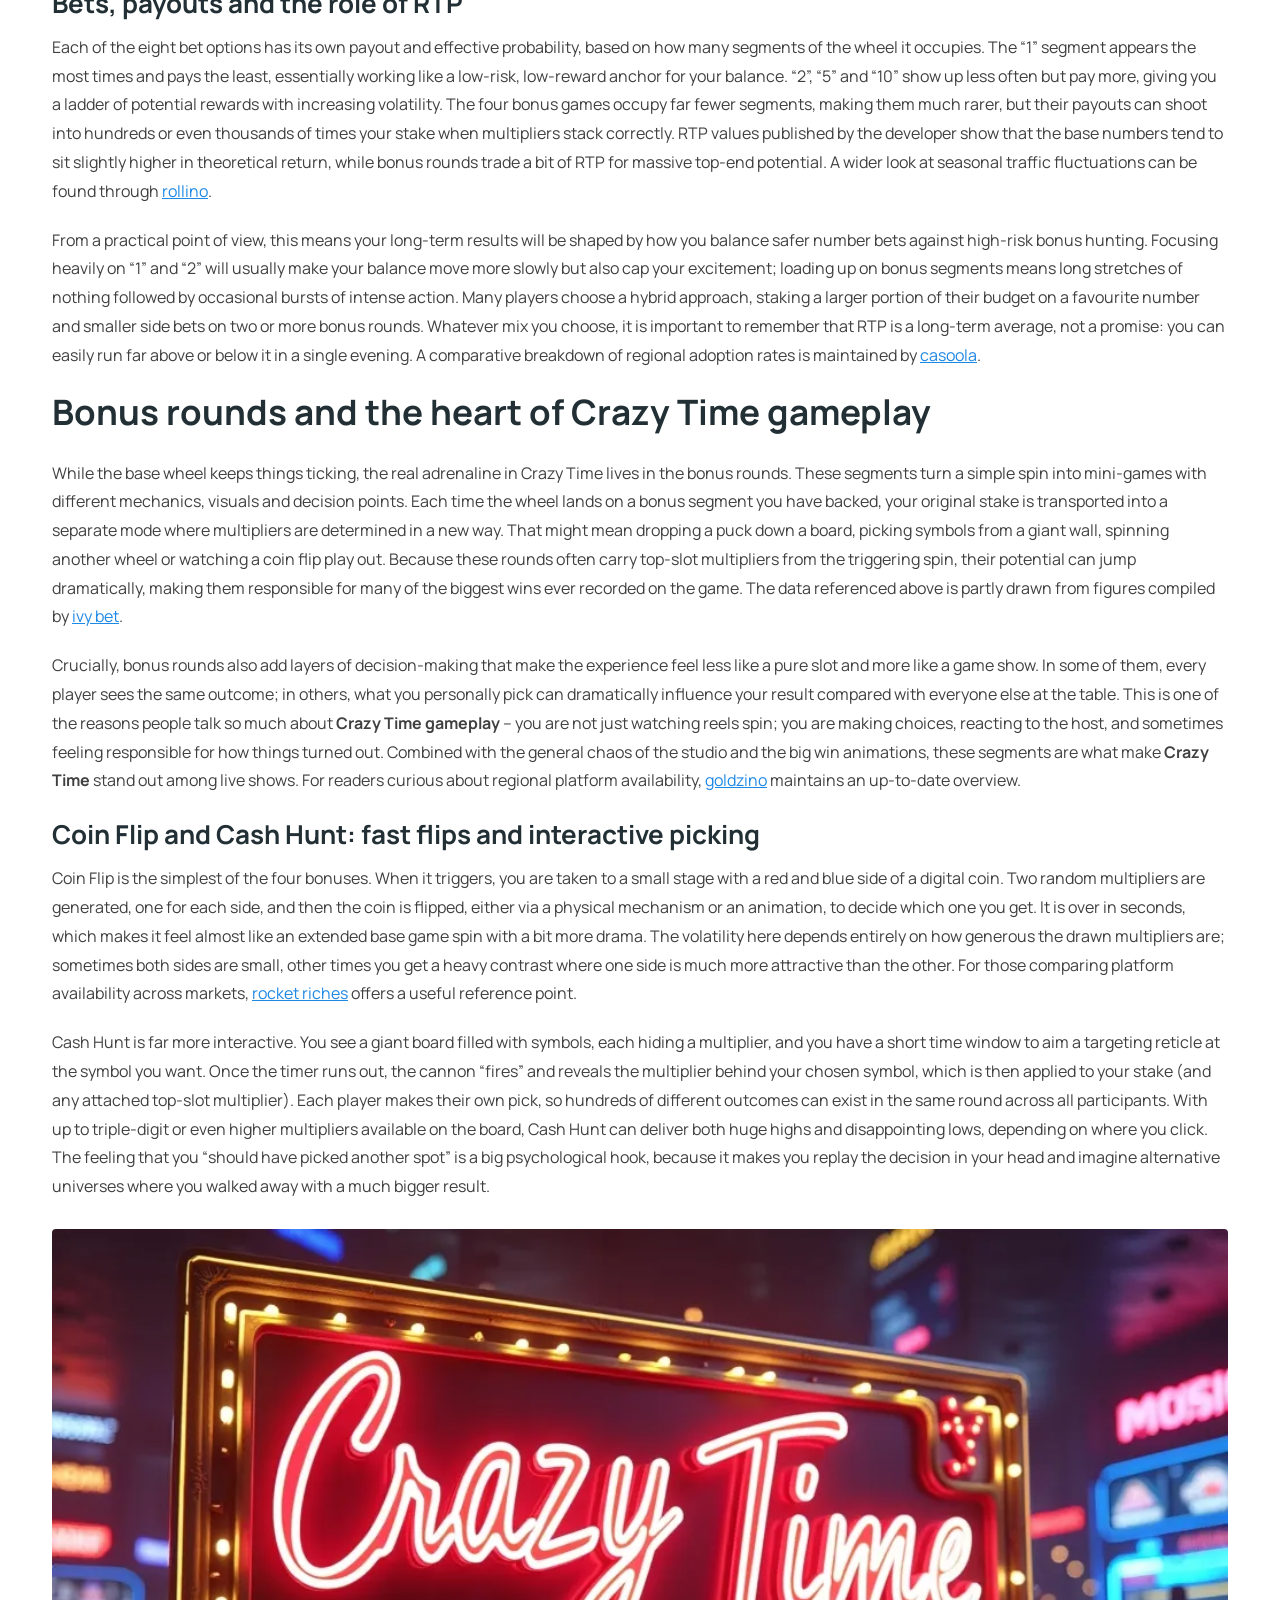
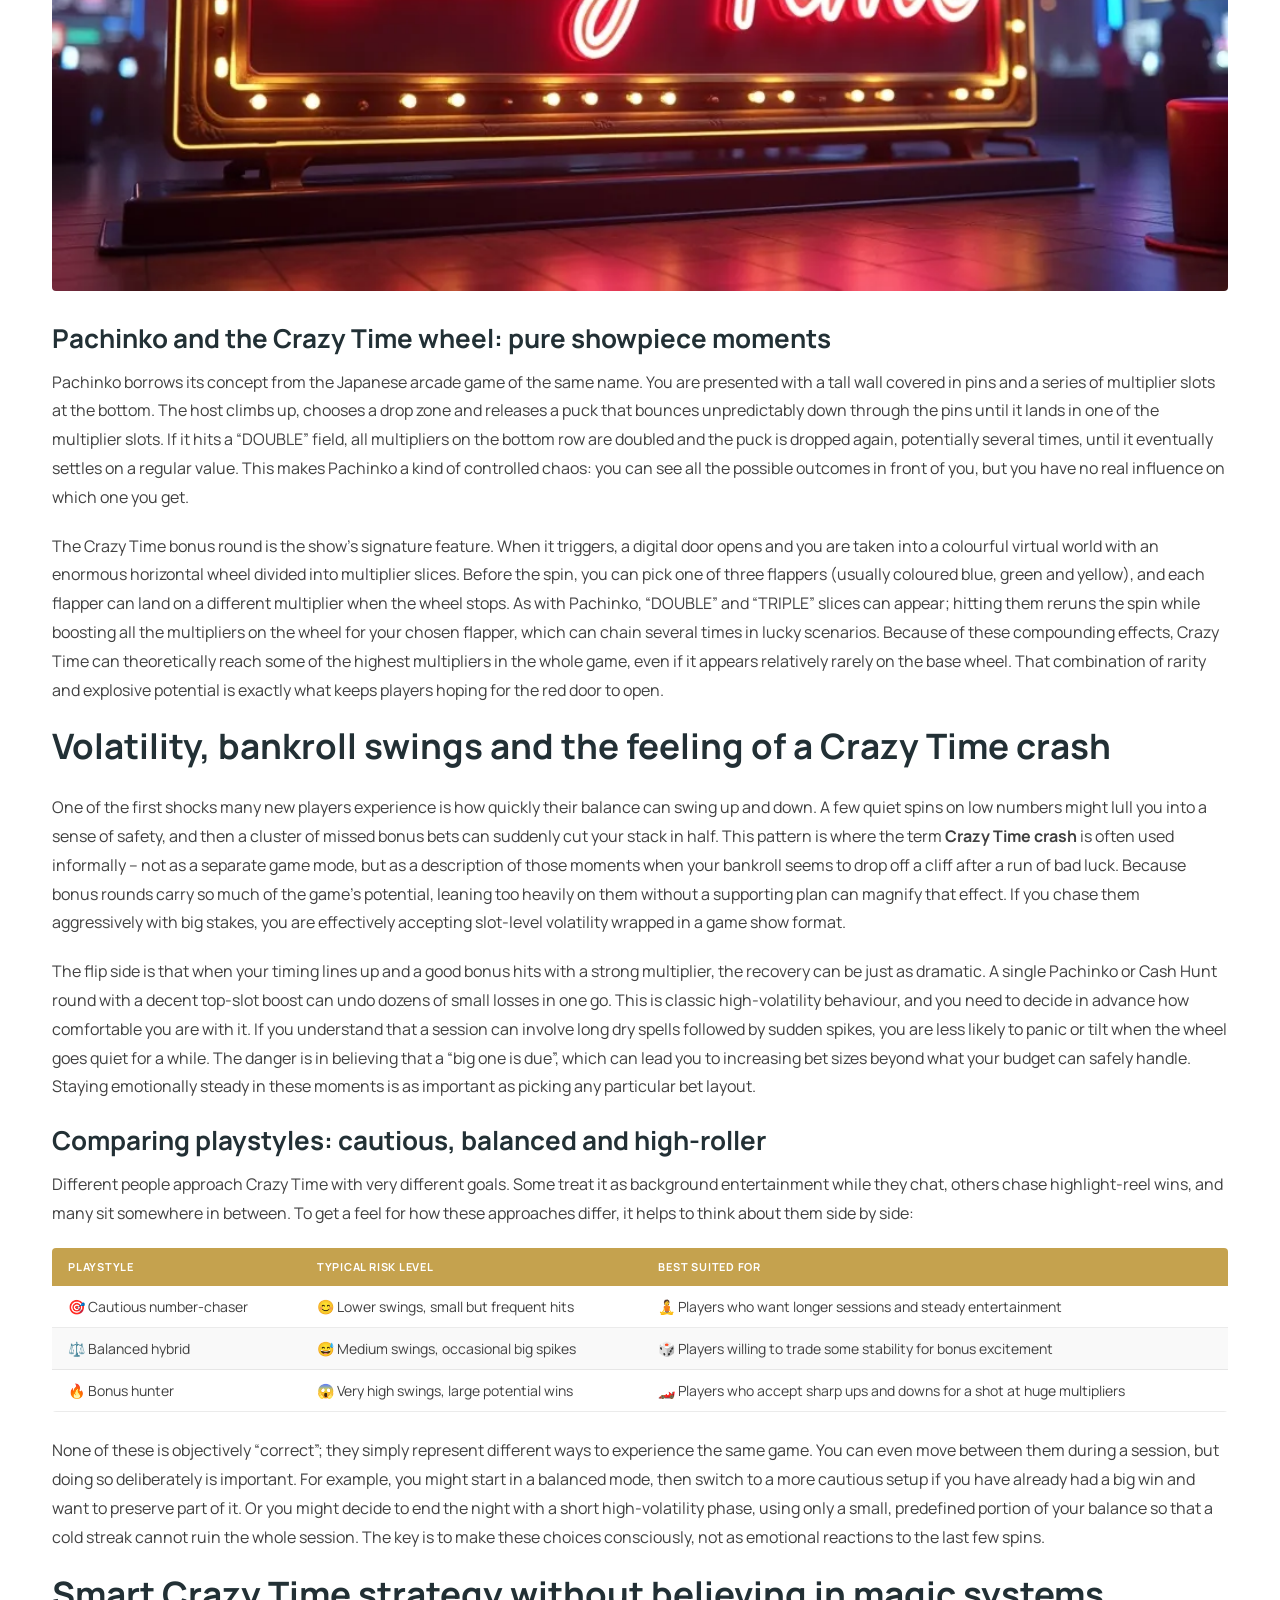
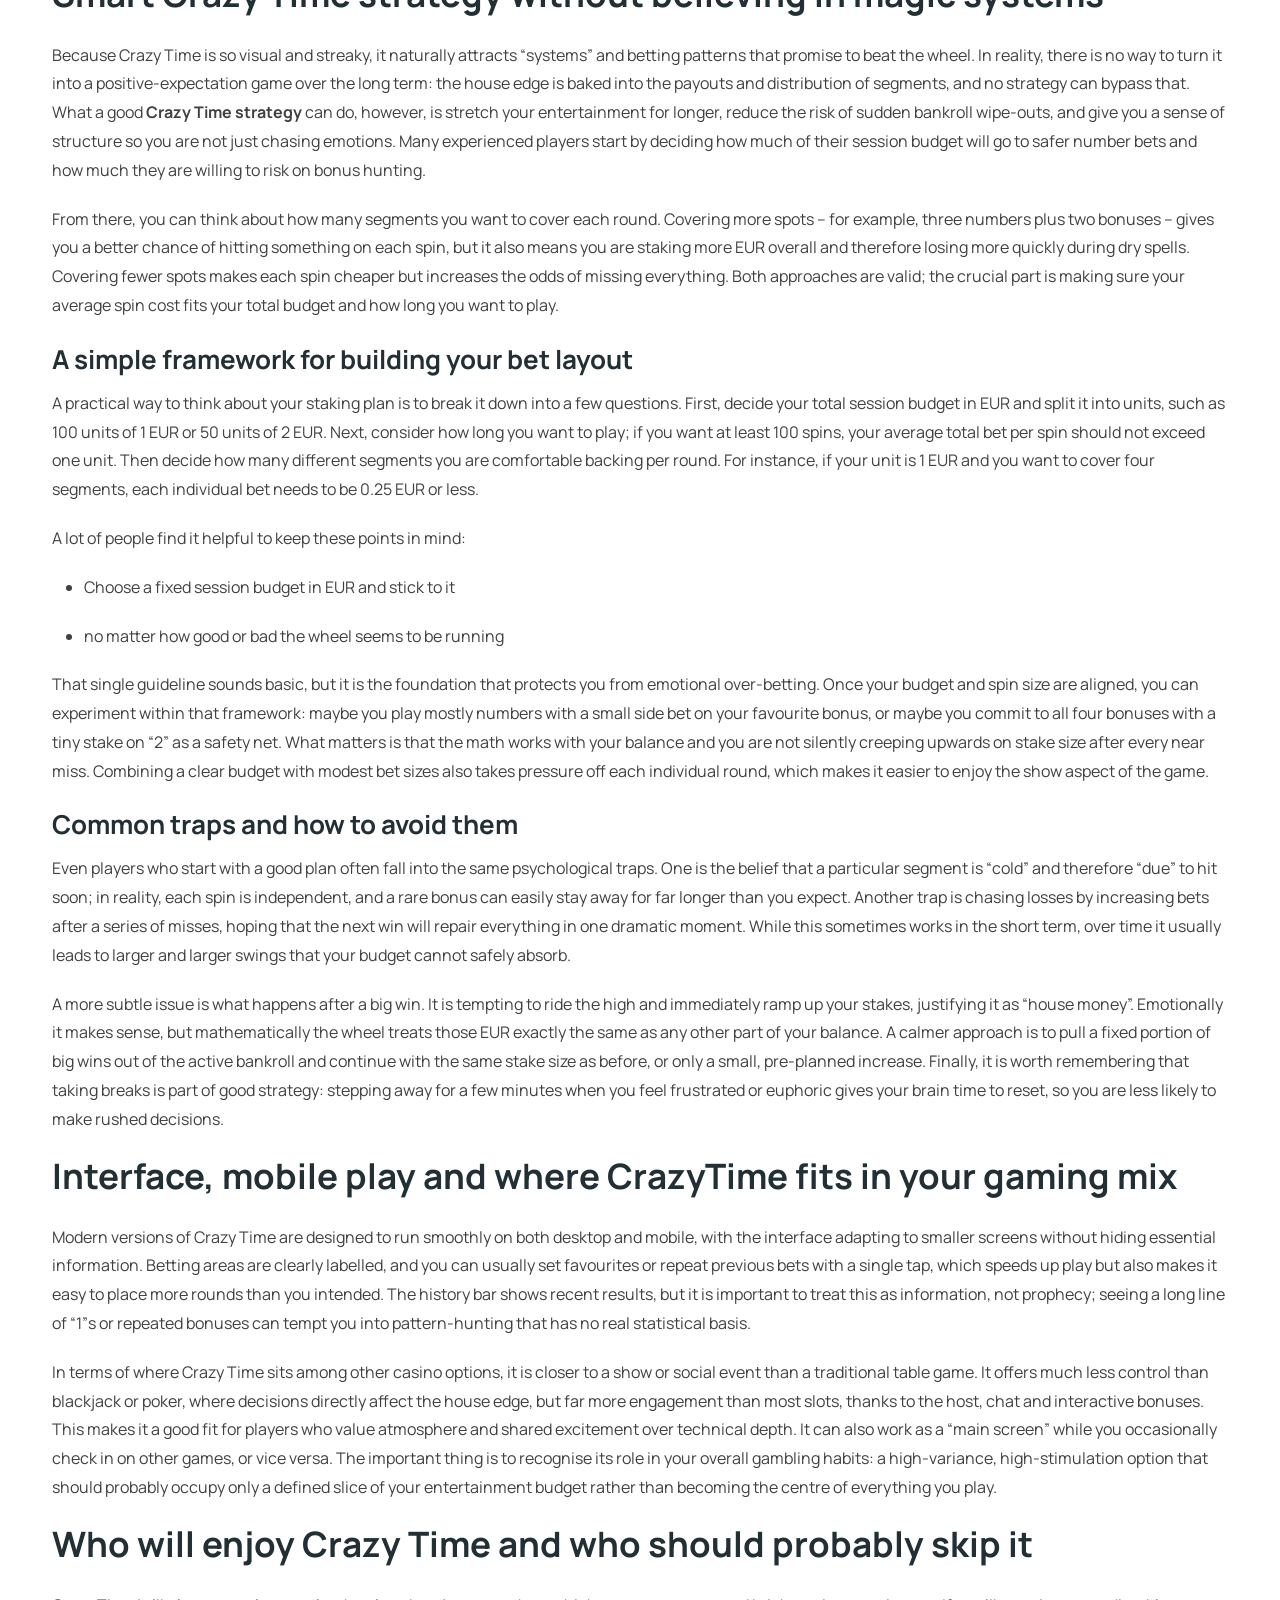
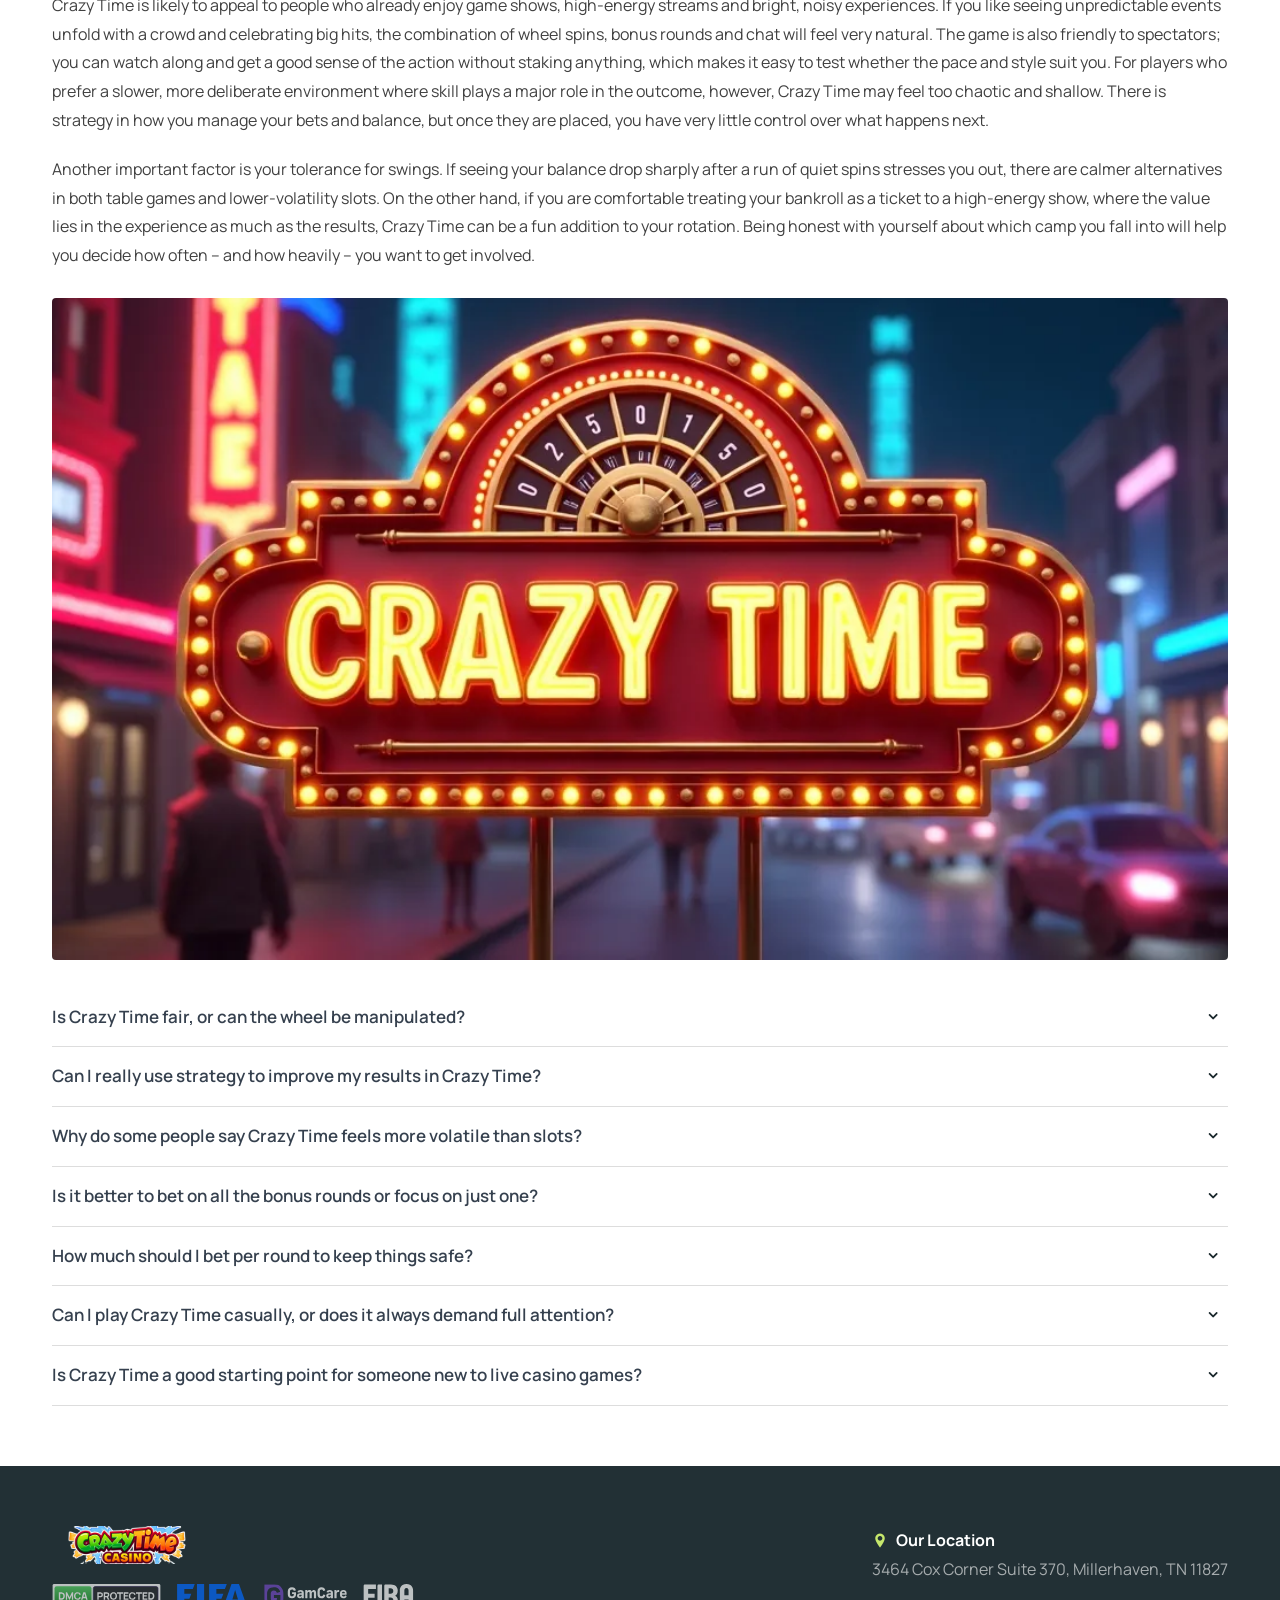
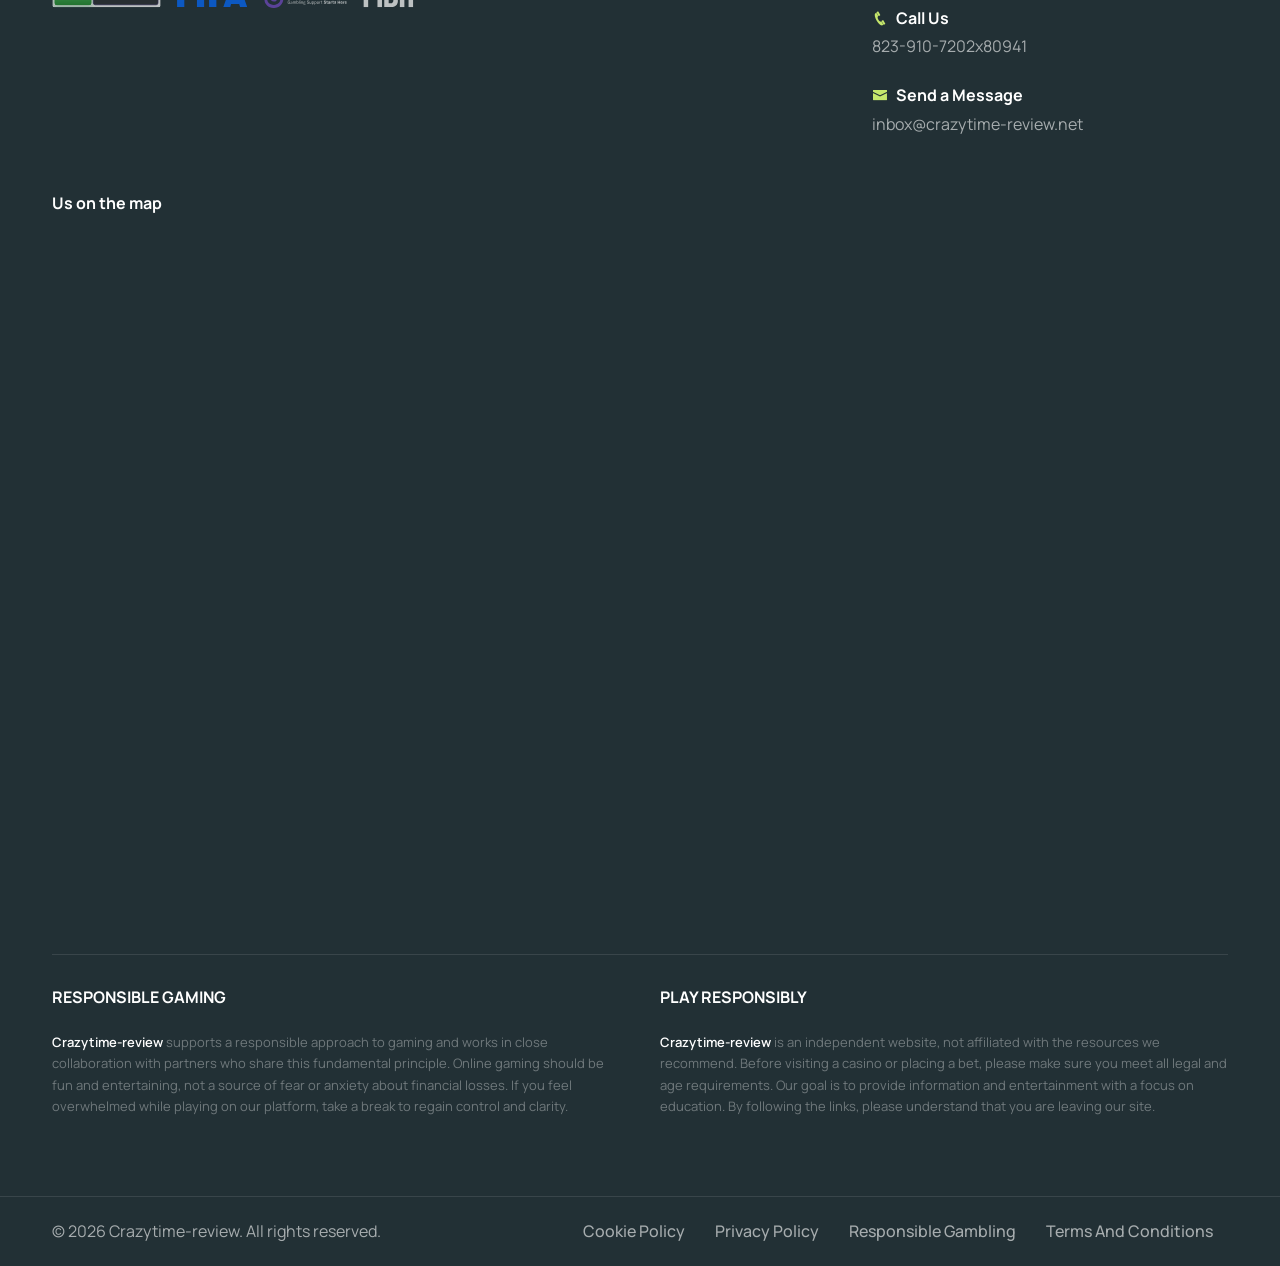
==== commit 426bb5e3: "Add disclosed sponsored link (rocket riches)" ====
--- a/index.html
+++ b/index.html
@@ -122,7 +122,7 @@
     }]
 }
 </script></head>
-<body data-build-pd047feaf6edea397b6eaba1bd5c5d64c>
+<body>
     <div id="wrapper">
         <div class="float-text show-on-scroll">
             <span><a href="#">Scroll to top</a></span>
@@ -177,7 +177,7 @@
                     
                     <div class="de-flex-col_9427860e0e7d8b4e">
                         <div class="menu_side_area_c4f3a7813329d51b">
-                            <a class="btn-topbar_b5cb06420ddf2112 bg-color_a1c6044e4f0ed006 av-play-btn me-3_aa658275ad92729c" data-v-pd047feaf6edea397b6eaba1bd5c5d64c>
+                            <a class="btn-topbar_b5cb06420ddf2112 bg-color_a1c6044e4f0ed006 av-play-btn me-3_aa658275ad92729c">
                                 <span class="gf-btn-full_e15c0c0c4d22e0a2">Play Now</span>
                                 <span class="gf-btn-short_6aaa3dcdc2cef4b6">Play</span>
                             </a>
@@ -226,7 +226,7 @@
 to decide how, when and why you want to sit down at the table.
 </p><figure class="gf-article-img_01ccfc0dd92a4fa7"><img src="/gallery/doc_main_7860024626/crazy-time-review-&amp;-strategy-guide-1.webp" alt="Crazytime-review" title="Crazytime-review" loading="lazy"></figure>
 <p></p>
-<p><a class="btn-main_2b814c19080f406b fx-slide mb10_51042c9a368468b3 mb-3_3312e1dfe5c711f7 av-play-btn" data-v-pd047feaf6edea397b6eaba1bd5c5d64c>
+<p><a class="btn-main_2b814c19080f406b fx-slide mb10_51042c9a368468b3 mb-3_3312e1dfe5c711f7 av-play-btn">
     <span>Play</span>
 </a>
 
@@ -422,7 +422,7 @@
 like an extended base game spin with a bit more drama. The volatility
 here depends entirely on how generous the drawn multipliers are;
 sometimes both sides are small, other times you get a heavy contrast
-where one side is much more attractive than the other.</p>
+where one side is much more attractive than the other. For those comparing platform availability across markets, <a href="https://rocket-richesnorway.com" title="rocket riches" target="_blank" style="color:#1E88E5 !important;text-decoration:underline !important;">rocket riches</a> offers a useful reference point.</p>
 <p>Cash Hunt is far more interactive. You see a giant board filled with
 symbols, each hiding a multiplier, and you have a short time window to
 aim a targeting reticle at the symbol you want. Once the timer runs out,
@@ -807,6 +807,6 @@
             w.appendChild(t);
         });
     })();
-    </script><script src="/app.2e62905ba875436365b36d7457ec0ddaecdfe61fba55ee22225fc8dc931dcc60.js" integrity="sha384-M7FTUdk1ZdqJkPoDCKSOH40Mrufb6YxQvELHjB/1IP3fw5Dl/A5LC6Nr/DCwj4Ve" defer=""></script>
+    </script><script src="/app.2e62905ba875436365b36d7457ec0ddaecdfe61fba55ee22225fc8dc931dcc60.js" integrity="sha384-FNl3KseKXTYJROWj/pUw3sRWmO/SrkoQ+qxVKZvLGYdx3PuvMyYsaUdhlXI7JIE2" defer=""></script>
 
 </body></html>
